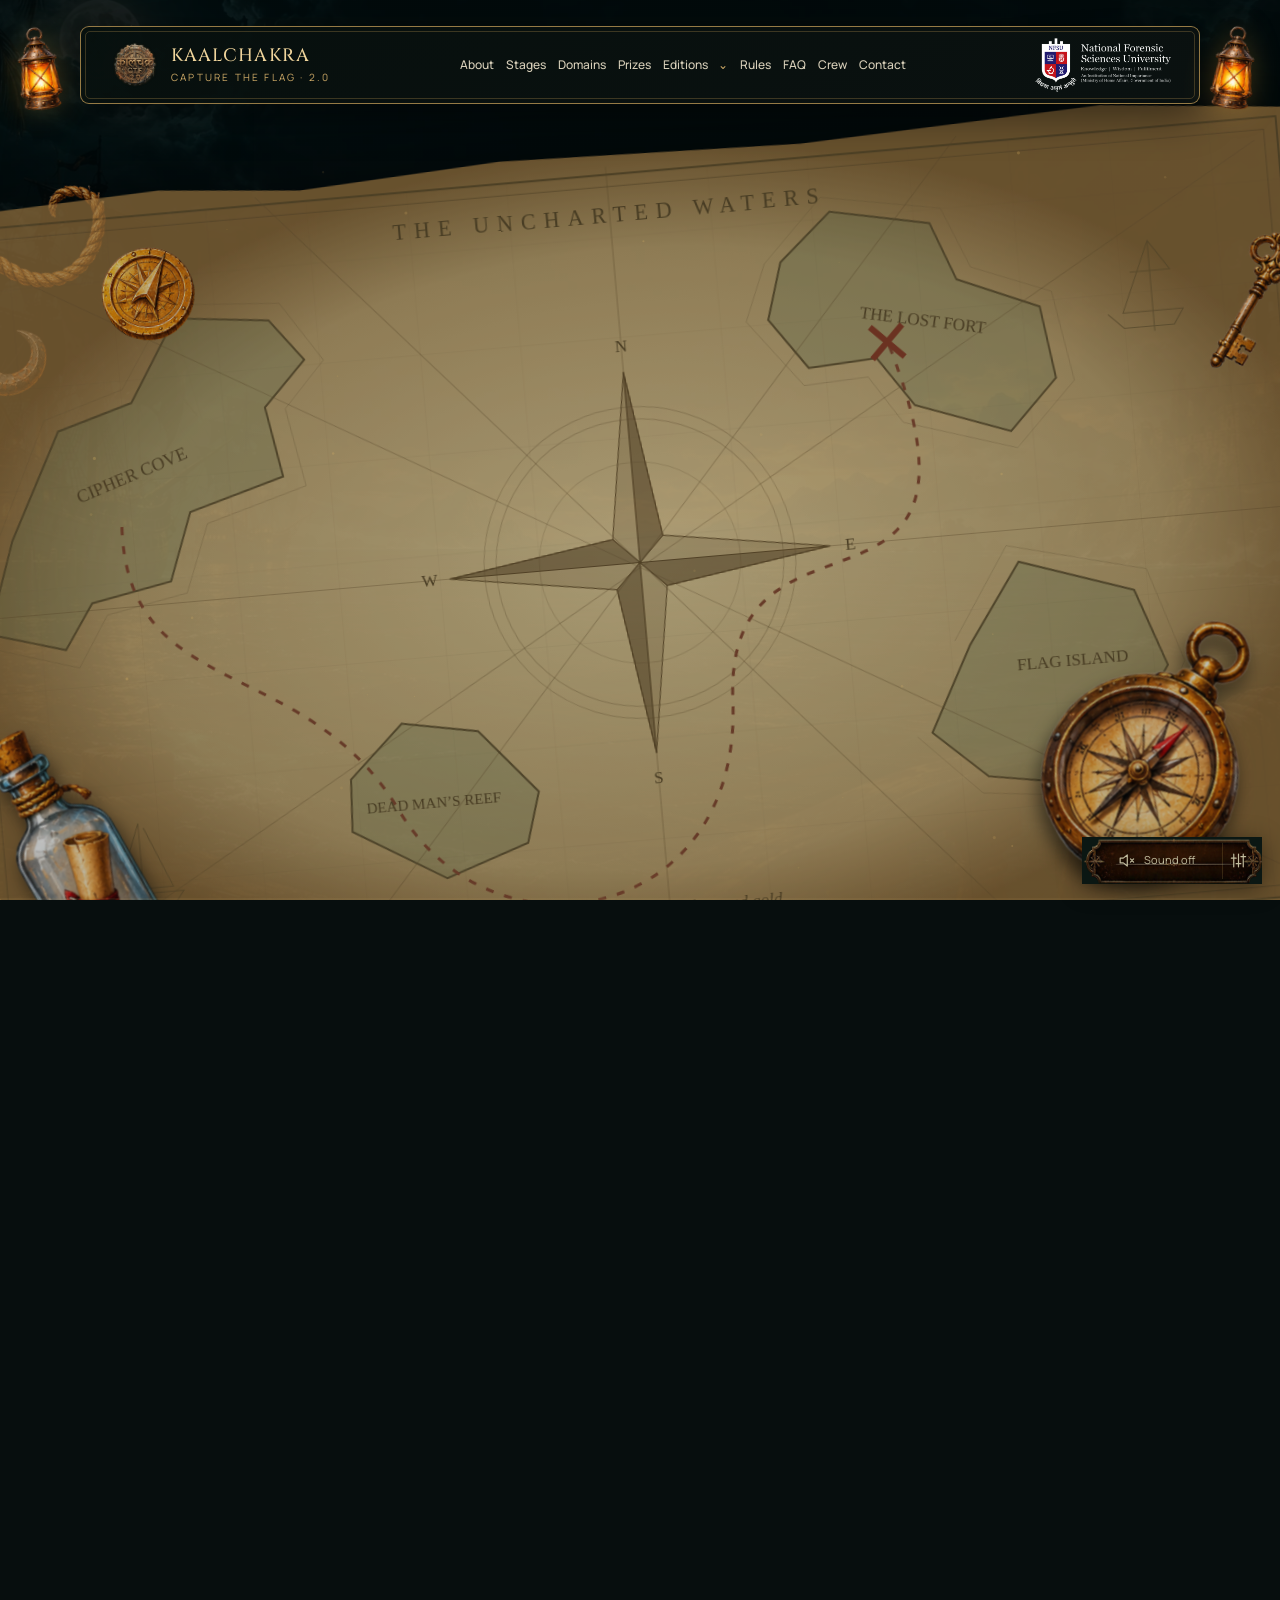
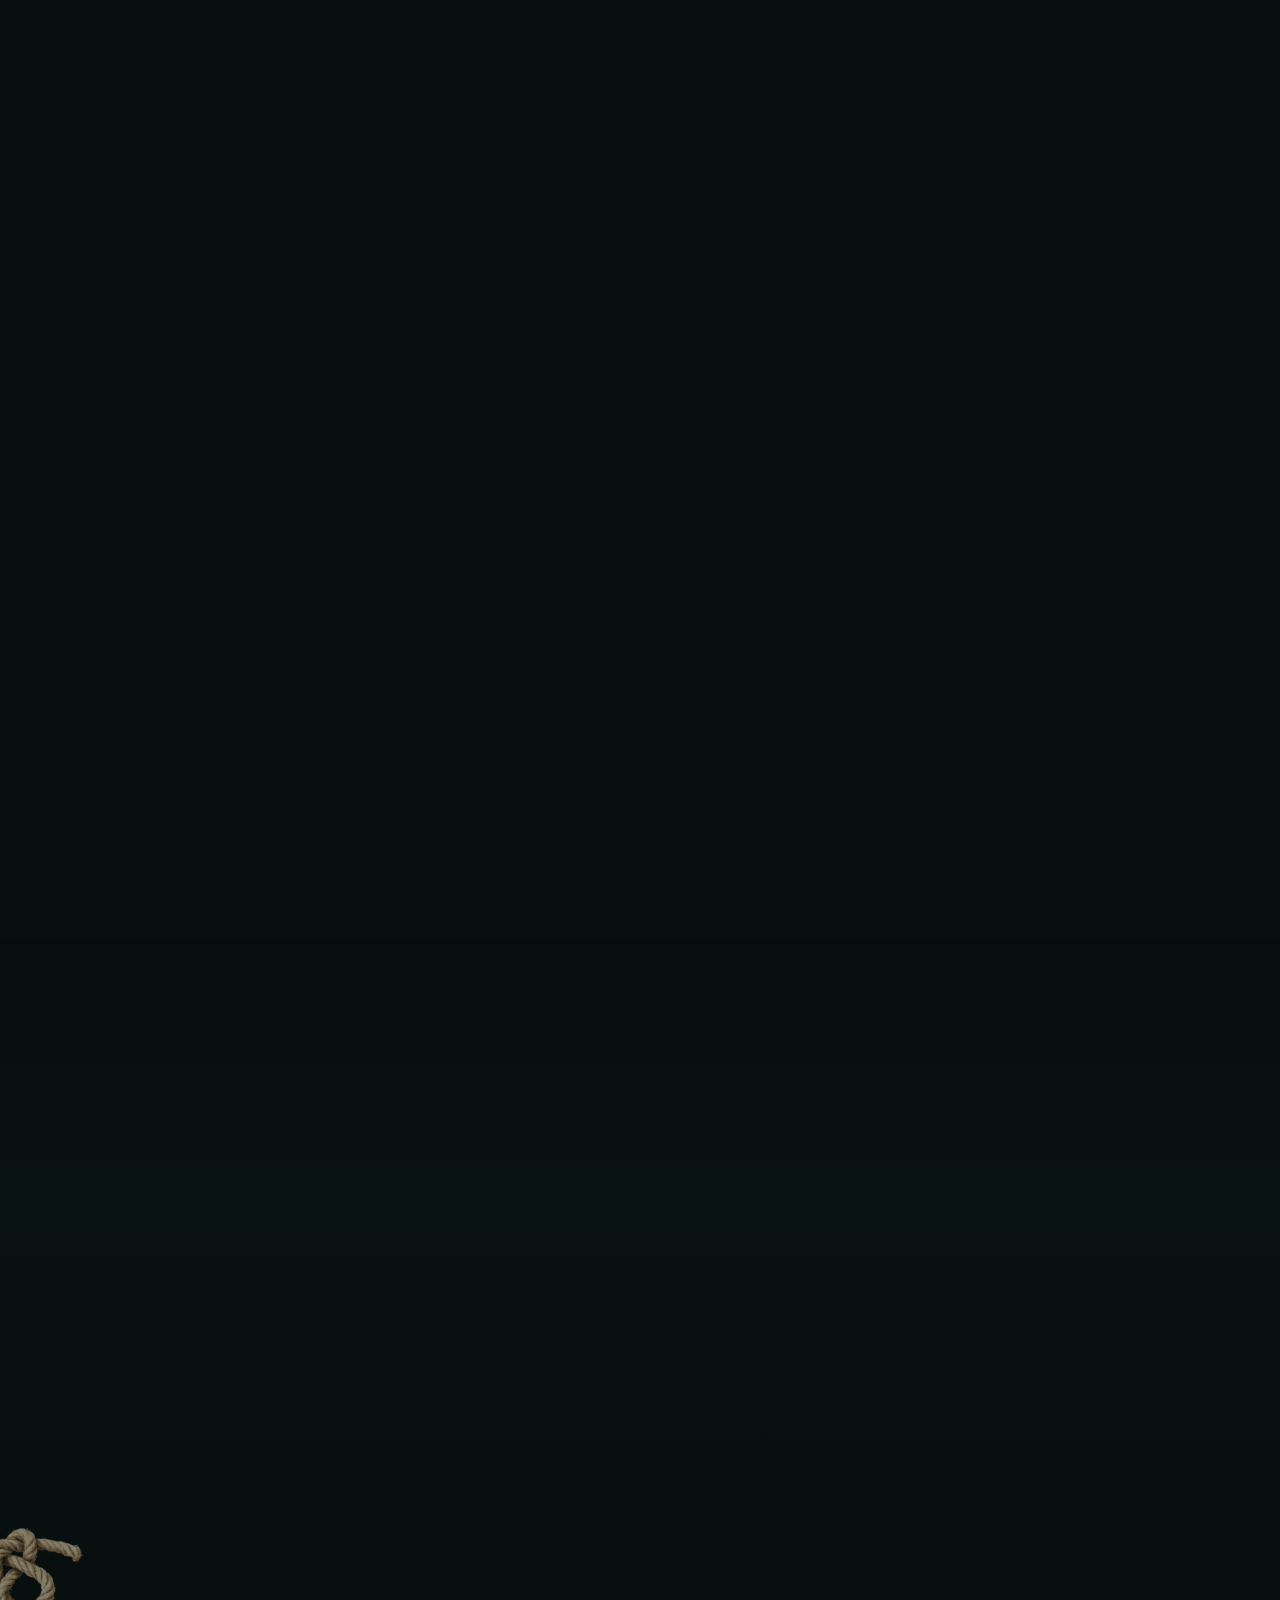
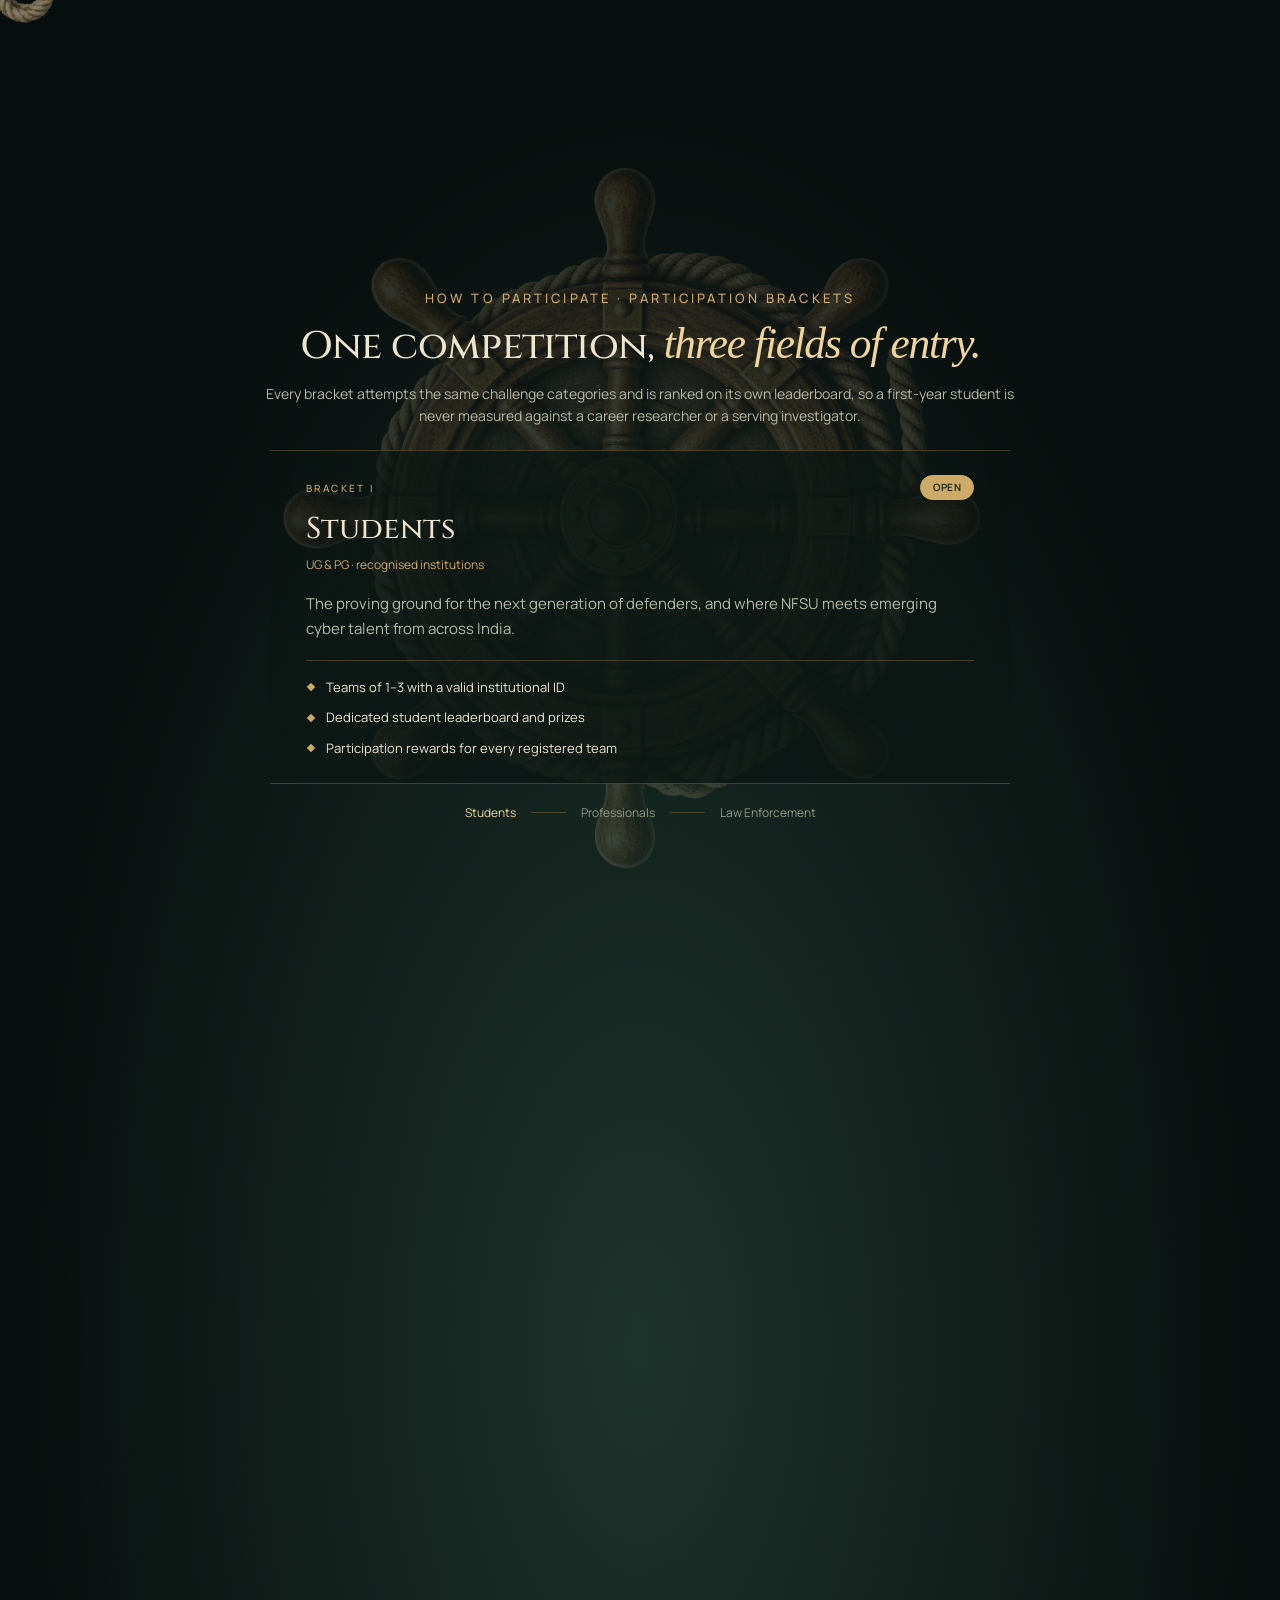
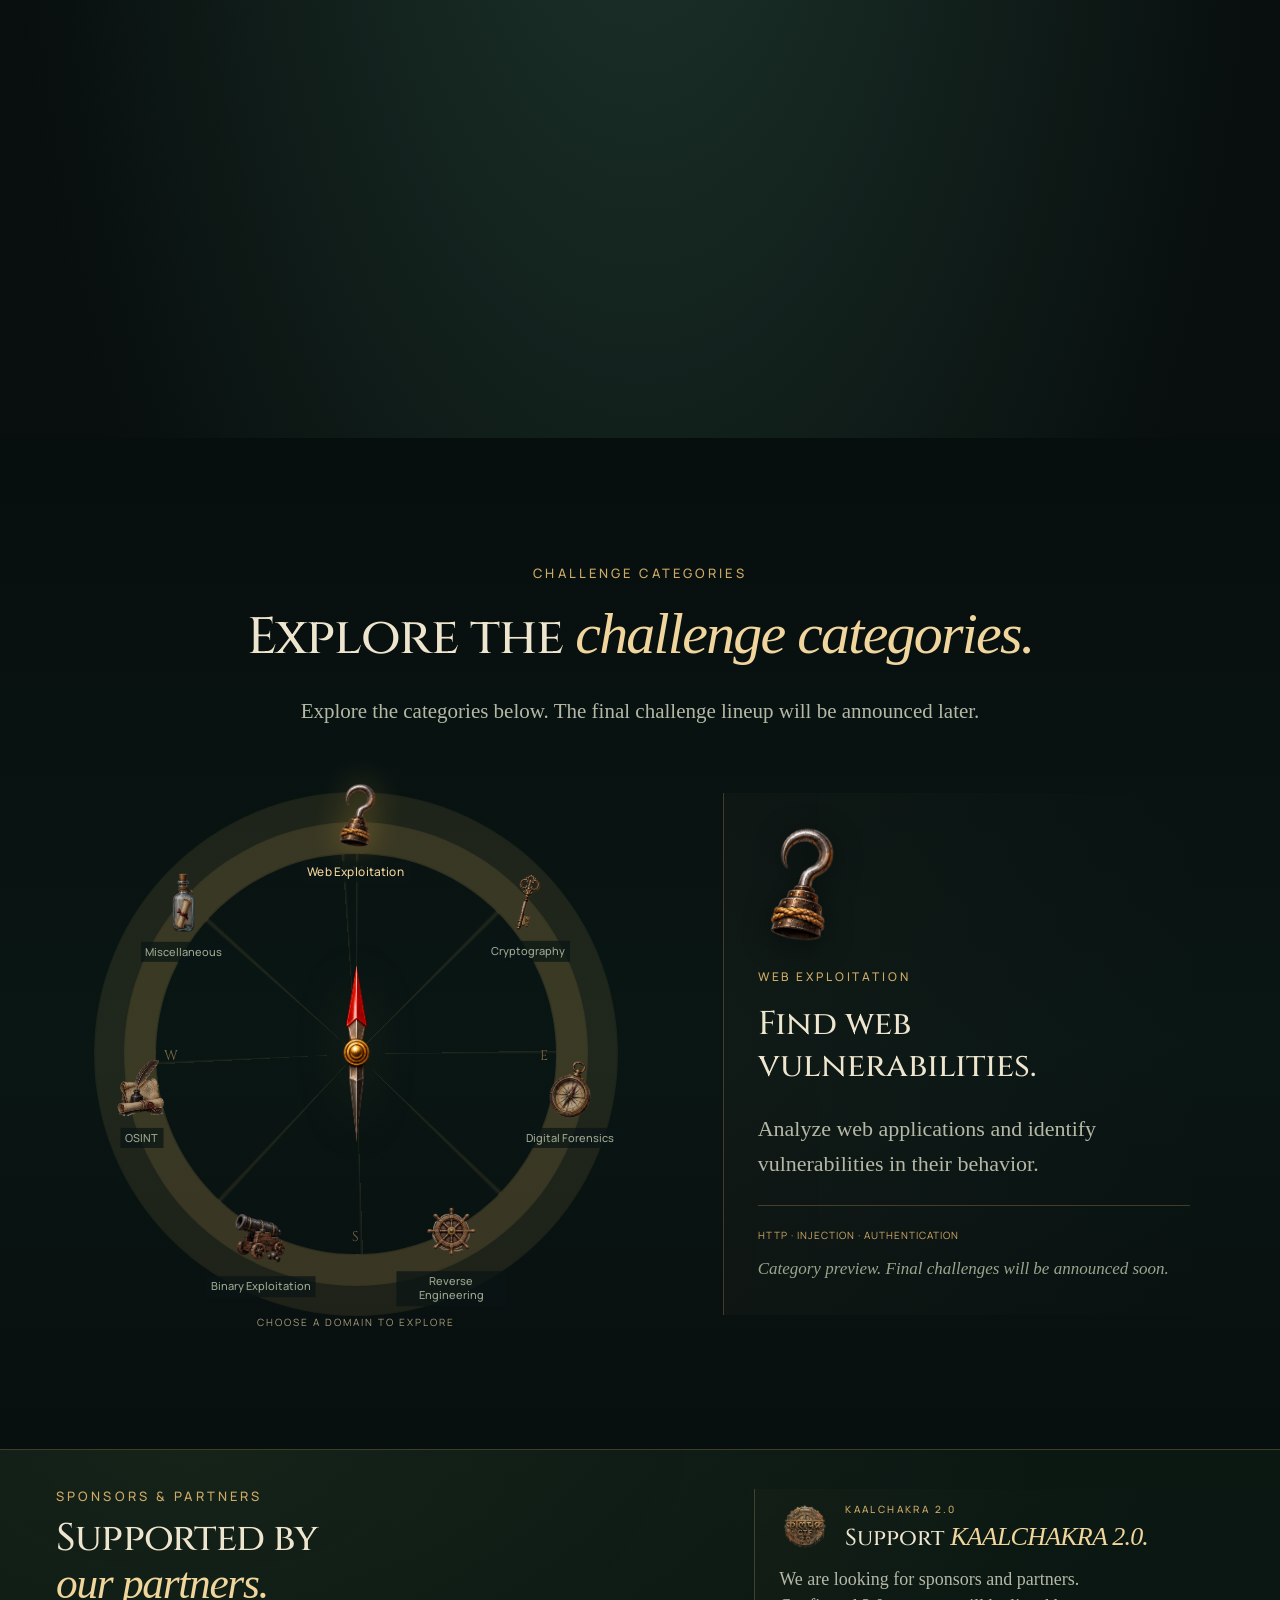
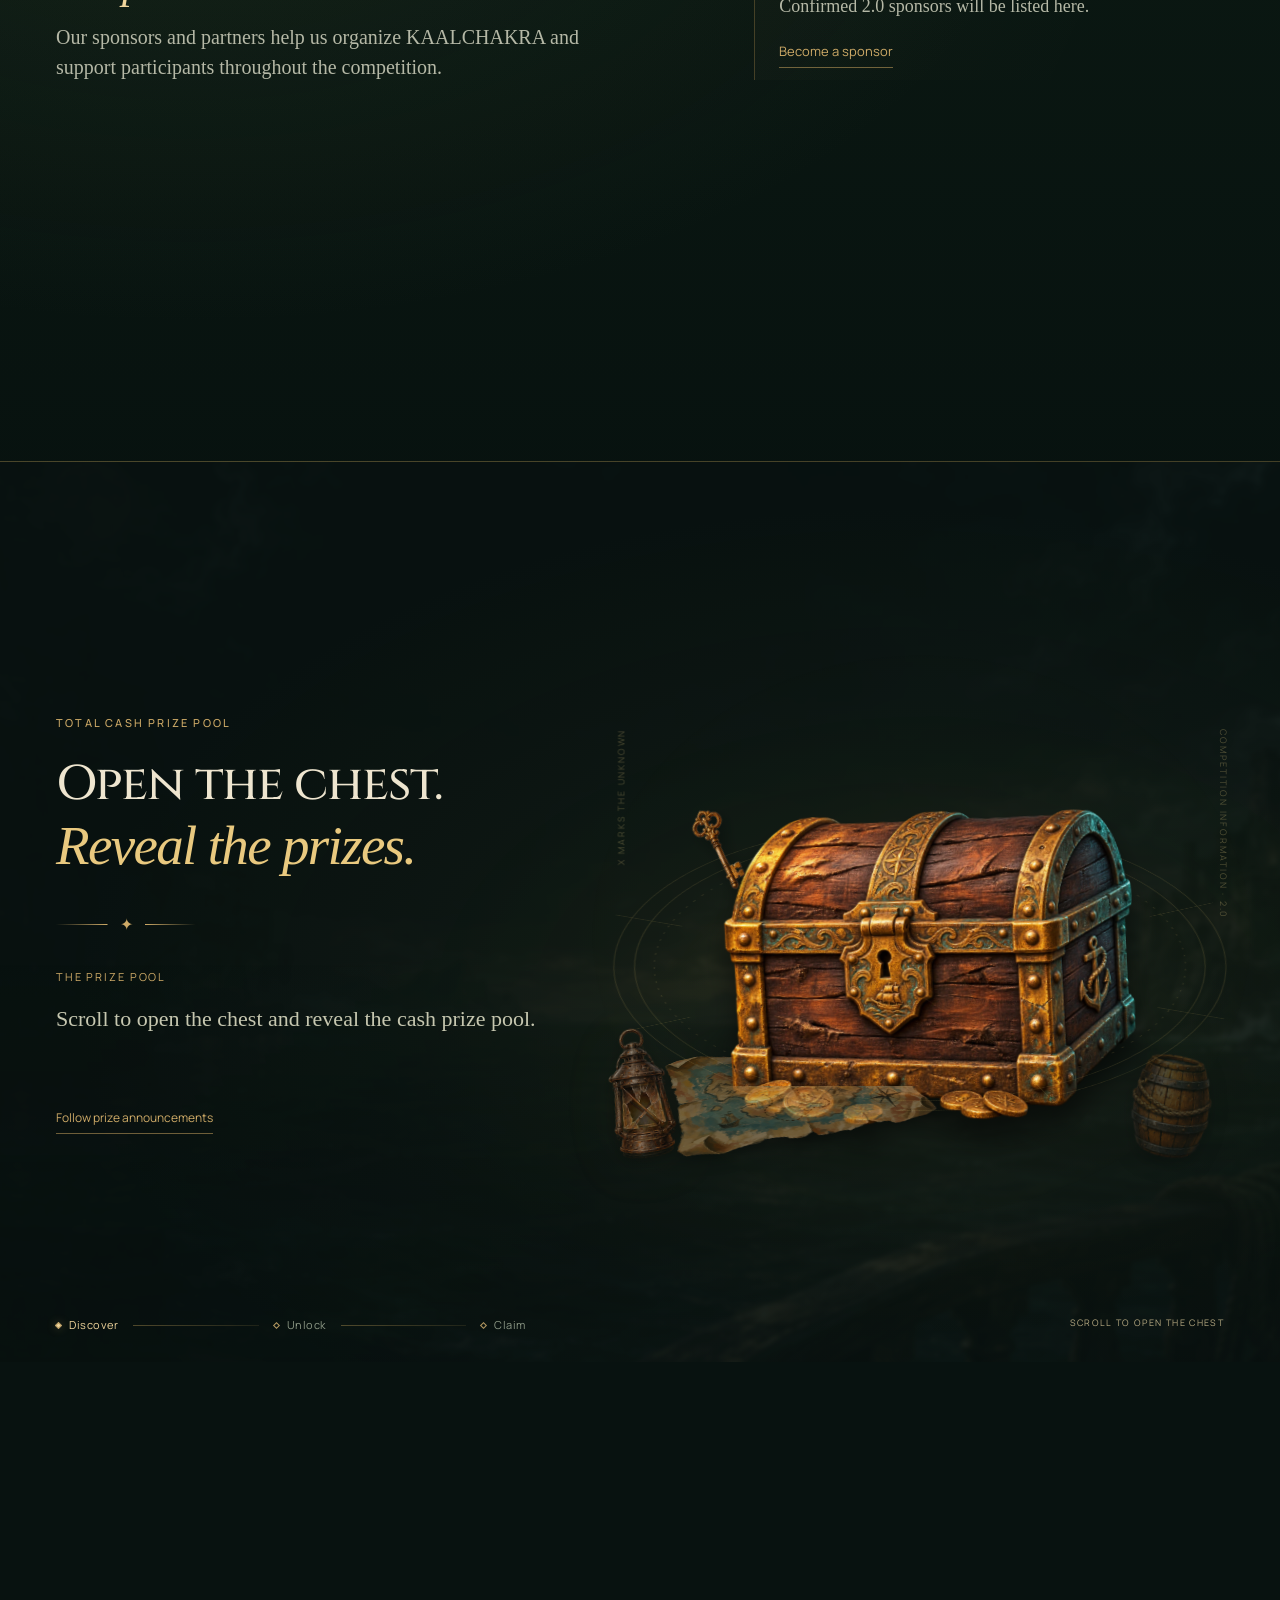
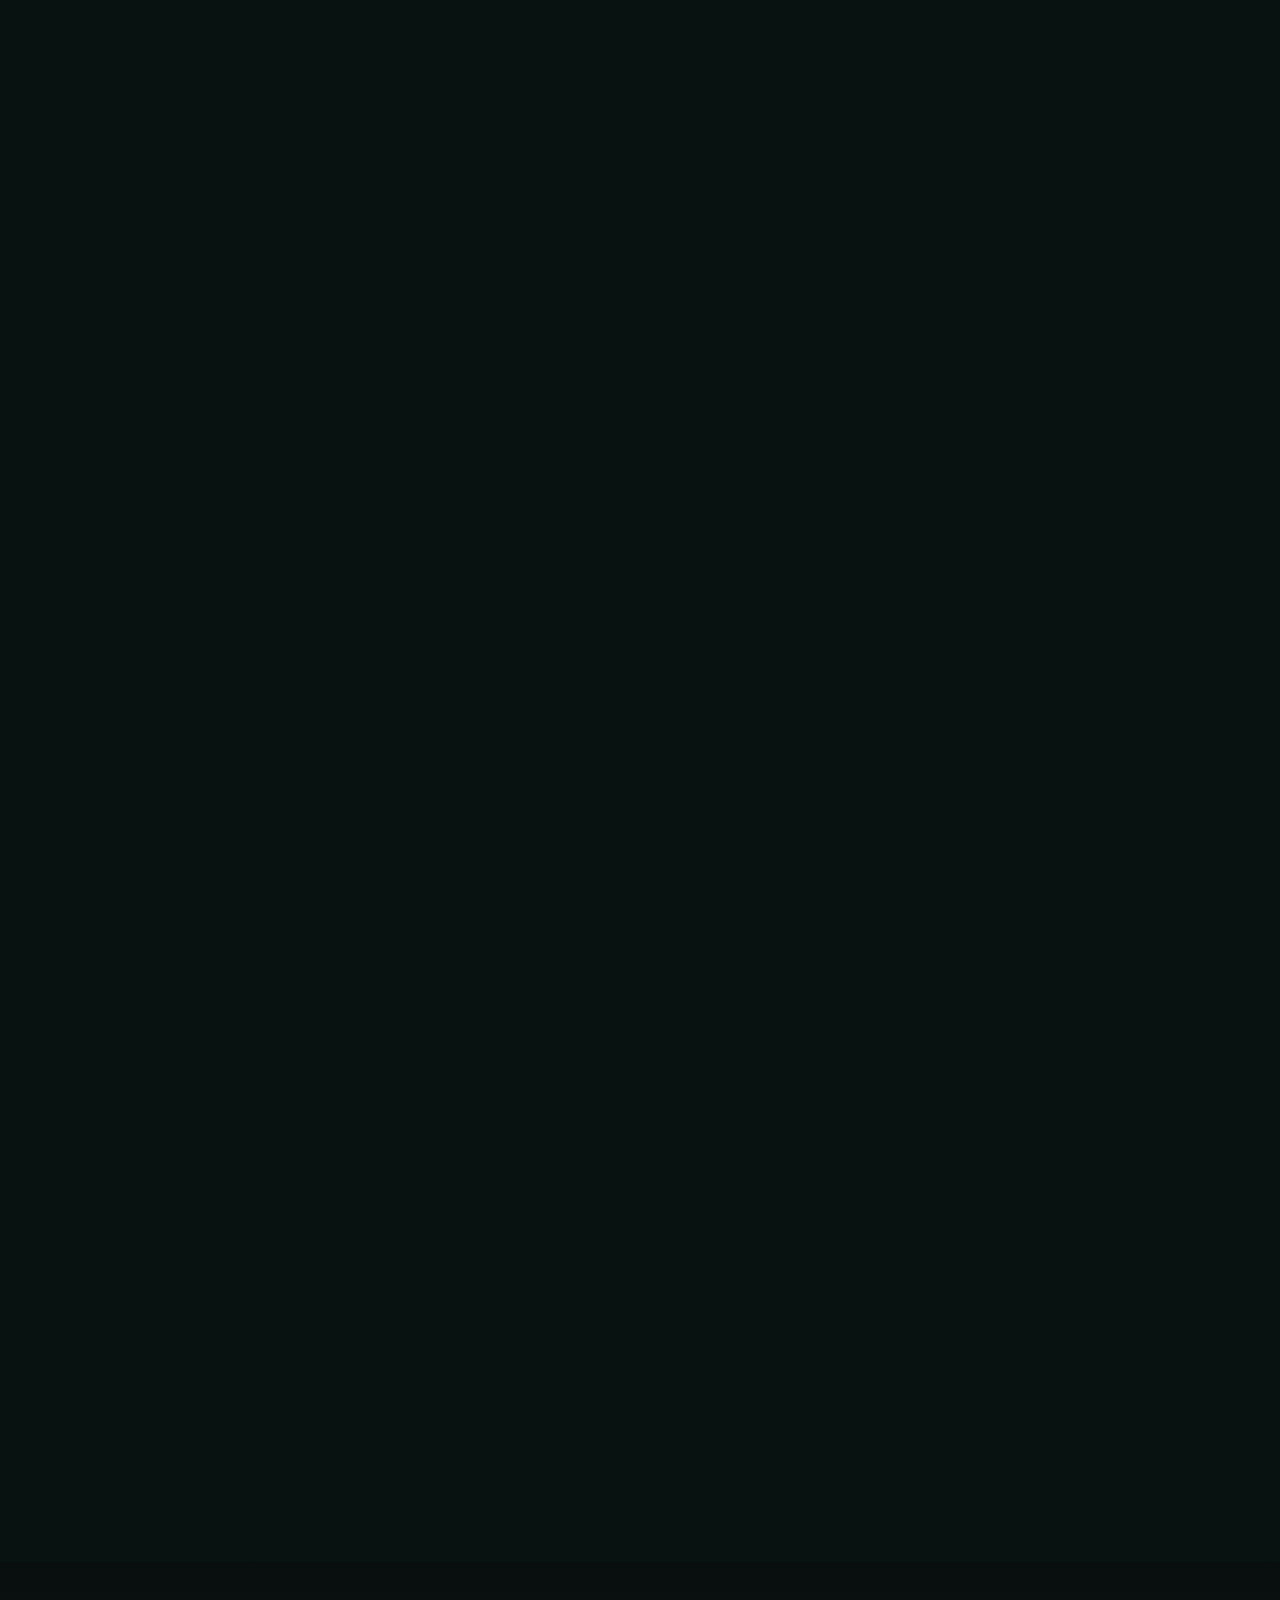
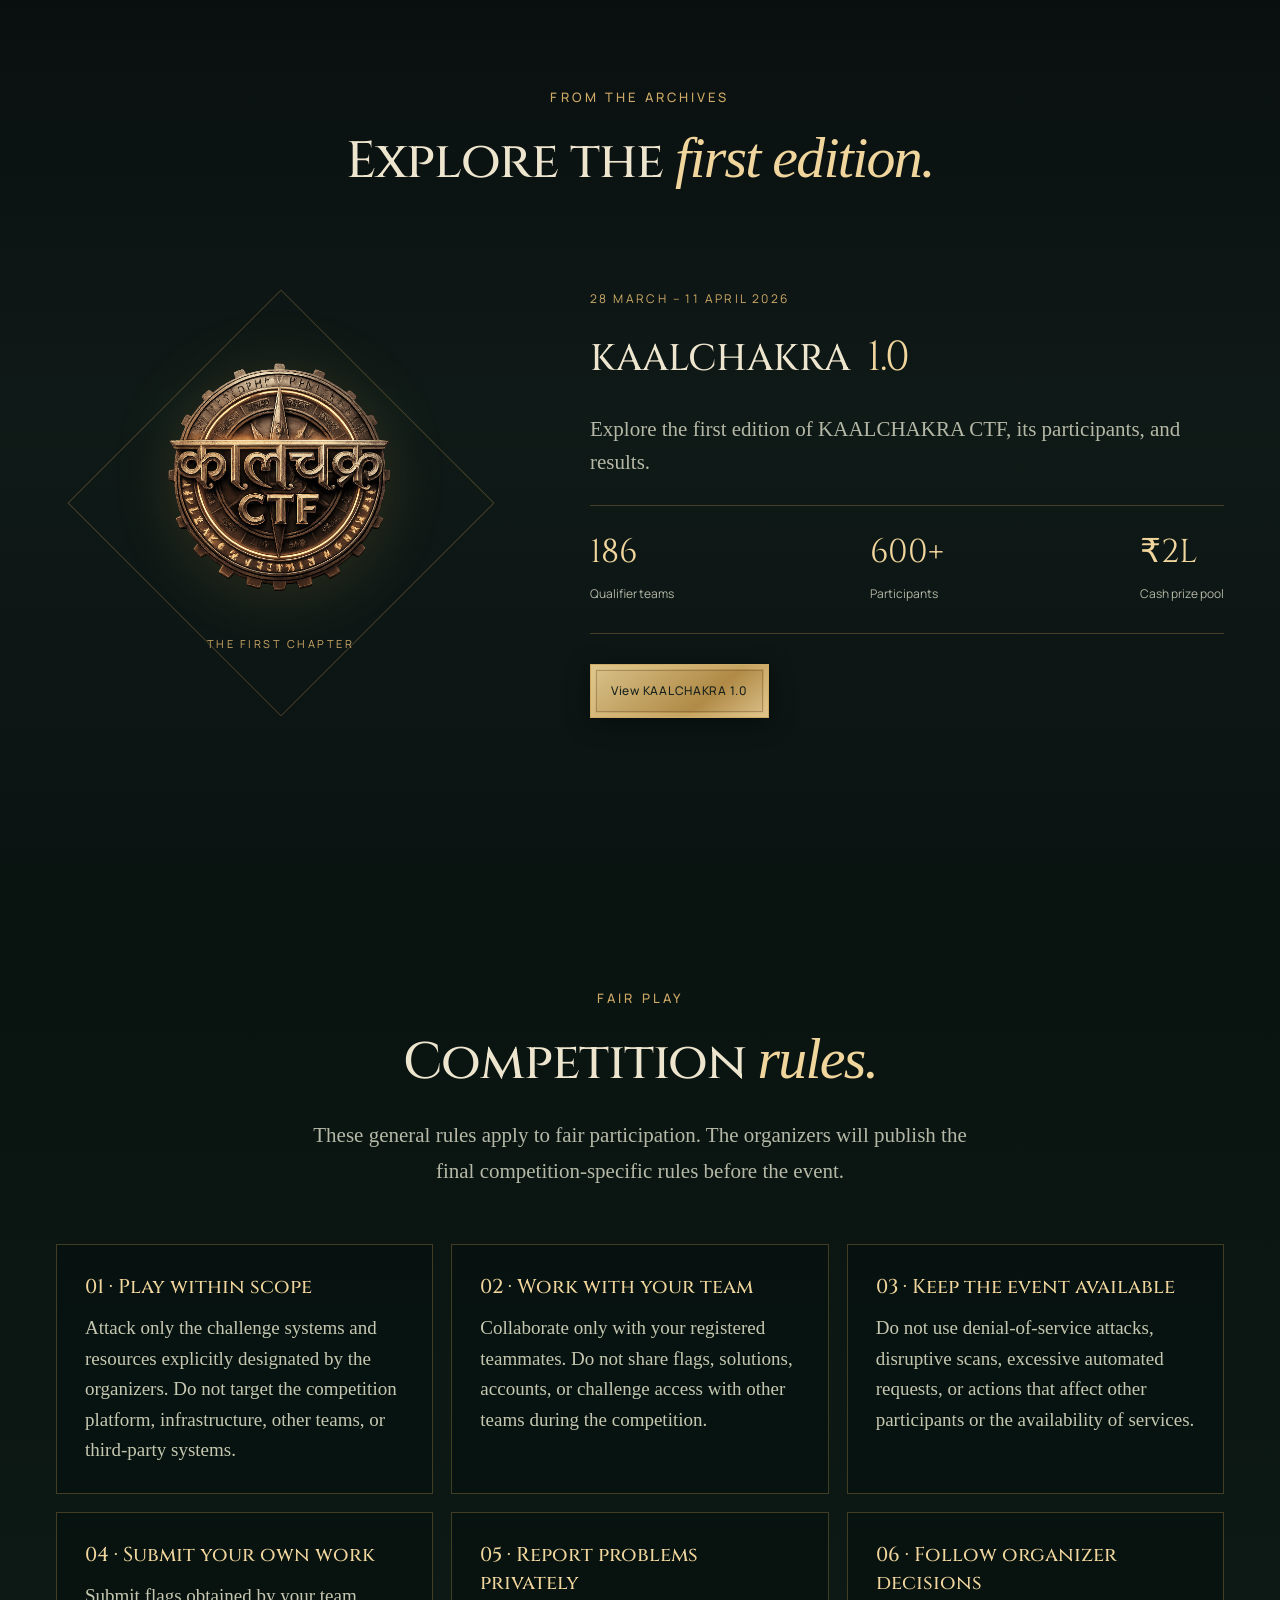
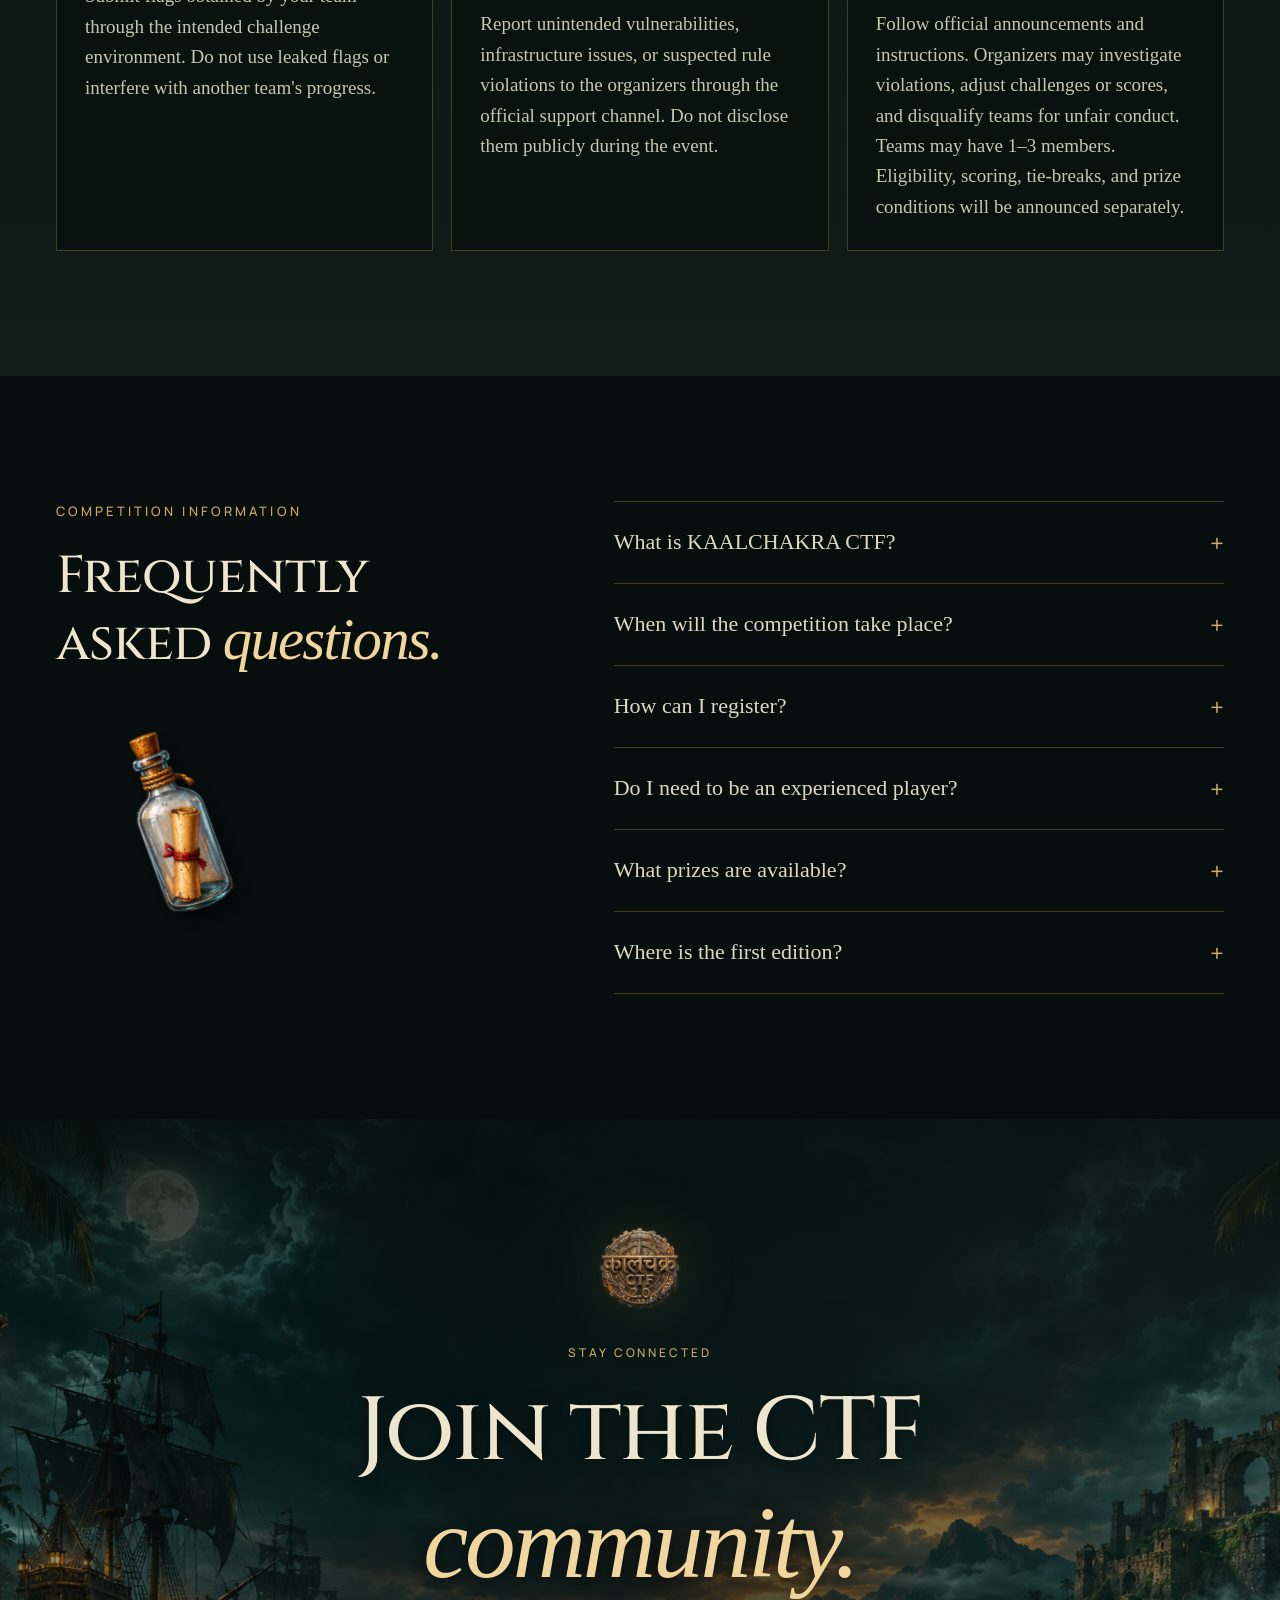
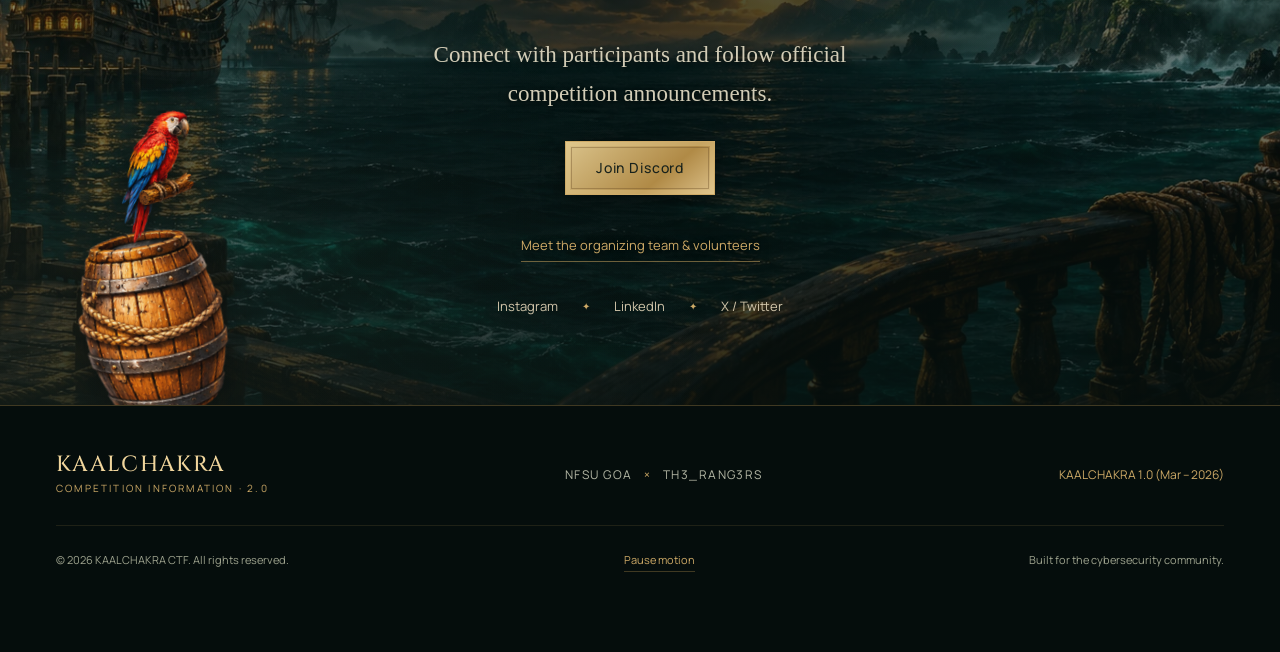
==== index.html @ 89586232 "Fix 1.0 links on GitHub Pages" ====
<!DOCTYPE html>
<html lang="en">
<head>
  <meta charset="UTF-8">
  <meta name="viewport" content="width=device-width, initial-scale=1">
  <meta name="theme-color" content="#081719">
  <title>KAALCHAKRA CTF 2.0 — National Capture The Flag Competition</title>
  <meta name="description" content="KAALCHAKRA CTF 2.0 is a national cybersecurity competition organized by NFSU Goa and TH3_RANG3RS. Solve challenges, capture flags, and compete on the leaderboard.">
  <link rel="canonical" href="https://kaalchakractf.com/">
  <meta property="og:title" content="KAALCHAKRA CTF 2.0 — National Capture The Flag Competition">
  <meta property="og:description" content="Solve cybersecurity challenges and compete in KAALCHAKRA CTF 2.0. Dates and registration details will be announced soon.">
  <meta property="og:type" content="website">
  <meta property="og:url" content="https://kaalchakractf.com/">
  <meta property="og:image" content="https://kaalchakractf.com/images/2.0/cinematic/pirate-harbor.webp">
  <meta property="og:image:alt" content="A moonlit pirate harbor with tall ships and an island fortress">
  <meta name="twitter:card" content="summary_large_image">
  <meta name="twitter:image" content="https://kaalchakractf.com/images/2.0/cinematic/pirate-harbor.webp">
  <link rel="icon" type="image/png" href="images/2.0/logo.png">
  <link rel="preconnect" href="https://fonts.googleapis.com">
  <link rel="preconnect" href="https://fonts.gstatic.com" crossorigin>
  <link href="https://fonts.googleapis.com/css2?family=Cinzel:wght@400;500;600;700;800;900&amp;family=IM+Fell+English:ital@0;1&amp;family=Manrope:wght@400;500;600;700&amp;display=swap" rel="stylesheet">
  <link rel="stylesheet" href="pirate.css">
  <script src="pirate-audio.js" defer></script>
  <script src="pirate.js" defer></script>
</head>
<body>
<a class="skip-link" href="#main">Skip to content</a>
<div class="world" aria-hidden="true"><img class="world-image" src="images/2.0/cinematic/pirate-harbor.webp" alt="" fetchpriority="high"><div class="world-shade"></div></div>
<canvas id="sea-particles" aria-hidden="true"></canvas>
<header class="site-header">
  <img class="nav-lantern nav-lantern-left" src="images/2.0/lantern_ok.png" alt="">
  <a class="brand" href="#home" aria-label="KAALCHAKRA 2.0 home"><img class="nav-logo" src="images/2.0/logo.png" alt="" width="52" height="52"><span>KAALCHAKRA<small>CAPTURE THE FLAG · 2.0</small></span></a>
  <nav id="navigation" aria-label="Main navigation"><a href="#about">About</a><a href="#journey">Stages</a><a href="#challenges">Domains</a><a href="#bounty">Prizes</a><details class="edition-menu"><summary>Editions <span aria-hidden="true">⌄</span></summary><div><a href="1.0/index.html">1.0 <span>(Mar – 2026)</span><small>View the first edition</small></a></div></details><a href="#rules">Rules</a><a href="#faq">FAQ</a><a href="crew.html">Crew</a><a href="#crew">Contact</a></nav>
  <img class="nav-institute" src="images/emblem.png" alt="NFSU Goa" width="48" height="58">
  <button class="menu-toggle" aria-expanded="false" aria-controls="navigation" aria-label="Toggle navigation"><span></span><span></span></button>
  <img class="nav-lantern nav-lantern-right" src="images/2.0/lantern_ok.png" alt="">
</header>
<main id="main">
<section class="intro-wrapper" id="home" aria-label="KAALCHAKRA CTF 2.0">
 <div class="intro-stage">
  <div class="intro-brand">
   <p class="eyebrow host-kicker">NATIONAL FORENSIC SCIENCES UNIVERSITY, GOA<br><span>×</span><br>TH3_RANG3RS PRESENT</p>
   <div class="emblem-stage"><div class="emblem-orbit" aria-hidden="true"></div><img class="hero-emblem" src="images/2.0/logo.png" alt="Kaalchakra pirate compass emblem" width="938" height="938"></div>
   <p class="edition-kicker">NATIONAL LEVEL COMPETITION</p>
   <h1>KAALCHAKRA CTF<span>2.0</span></h1>
   <p class="hero-tagline">Solve challenges. <em>Capture flags.</em></p>
   <a class="button button-gold hero-cta" href="#crew"><span class="button-flourish" aria-hidden="true">✦</span> Join the community <span class="button-flourish" aria-hidden="true">✦</span></a>
   <p class="launch-note">NATIONAL LEVEL CTF <span>·</span> COMING SOON</p>
   <button class="watch-reveal" id="watch-reveal"><span aria-hidden="true">▷</span> Watch the official reveal</button>
   <div class="intro-cue"><span>SCROLL TO EXPLORE</span><i></i></div>
  </div>
  <img class="captain intro-foreground" src="images/2.0/cinematic/pirate-captain.webp" alt="A pirate captain surveys the uncharted sea" width="700" height="1050">
  <img class="intro-rope" src="images/2.0/hooked_rope.png" alt="" aria-hidden="true">
  <img class="intro-crab" src="images/2.0/crab.png" alt="" aria-hidden="true">
  <div class="scene-two" aria-hidden="true"><div class="scene-chart"><img class="chart-image" src="assets/sea-chart.svg" alt=""><img class="chart-compass" src="images/2.0/compass.png" alt=""><img class="chart-bottle" src="images/2.0/bottle.png" alt=""><img class="chart-key" src="images/2.0/key.png" alt=""><img class="chart-coin" src="images/2.0/coin.png" alt=""></div></div>
  <div class="intro-story"><p class="eyebrow">KAALCHAKRA CTF 2.0</p><h2>Test your skills.<br><em>Capture the flag.</em></h2><p>Explore cybersecurity challenges, solve problems,<br>and compete with participants across India.</p></div>
 </div>
</section>
<section class="about section" id="about"><img class="about-rope" src="images/2.0/rope1.png" alt="" aria-hidden="true" loading="lazy"><div class="container about-layout">
 <div class="dispatch reveal"><img class="paper-arrow" src="images/2.0/arrow.png" alt="" aria-hidden="true" loading="lazy"><span class="dispatch-top">KAALCHAKRA CTF 2.0</span><div class="dispatch-rule"></div><p class="dispatch-small">Calling all problem solvers</p><h2>CTF 2.0</h2><p class="dispatch-sub">A NATIONAL CYBERSECURITY COMPETITION</p><img src="images/2.0/logo.png" alt="" width="150" height="150" loading="lazy"><p>Learn. Solve challenges.<br>Capture the flags.</p><span class="dispatch-seal">KAALCHAKRA · 2.0</span><img class="dispatch-parrot" src="images/2.0/parrot.png" alt="" loading="lazy"></div>
 <div class="about-copy reveal"><p class="eyebrow">ABOUT THE COMPETITION</p><h2>Think critically.<br>Work together.<br><em>Capture the flag.</em></h2><div class="gold-rule" aria-hidden="true">✦</div><p>KAALCHAKRA CTF 2.0 is a national-level cybersecurity competition. Work together to solve challenges and capture flags.</p><dl class="competition-facts" aria-label="Competition details">
 <div><dt>Format</dt><dd>Jeopardy CTF</dd></div>
 <div><dt>Team size</dt><dd>1&ndash;3 members</dd></div>
 <div><dt>Qualifier</dt><dd>Online <span aria-hidden="true">&middot;</span> 24 h</dd></div>
 <div><dt>Final</dt><dd>Offline <span aria-hidden="true">&middot;</span> 8 h<small>NFSU Goa</small></dd></div>
 <div class="competition-fee"><dt>Entry fee</dt><dd>TBA <small>(Non-refundable)</small></dd></div>
</dl><p class="about-note">Dates, eligibility, and registration details will be announced soon.</p><div class="host-lockup"><img src="images/emblem.png" alt="NFSU emblem" width="50" height="60"><div>Organized by<strong>National Forensic Sciences University, Goa</strong><span>in collaboration with TH3_RANG3RS</span></div></div></div>
</div></section>
<section class="journey-wrapper participation-tracks" id="journey" aria-labelledby="journey-title"><div class="journey-stage">
 <div class="journey-heading"><p class="eyebrow">HOW TO PARTICIPATE &middot; PARTICIPATION BRACKETS</p><h2 id="journey-title">One competition, <em>three fields of entry.</em></h2><p class="tracks-intro">Every bracket attempts the same challenge categories and is ranked on its own leaderboard, so a first-year student is never measured against a career researcher or a serving investigator.</p></div>
 <div class="journey-wheel" aria-hidden="true"><img src="images/2.0/ship_wheel.png" alt=""></div>
 <div class="journey-window"><div class="journey-track">
  <article class="journey-card">
   <div class="track-meta"><p class="eyebrow">BRACKET I</p><span class="track-access">Open</span></div><h3>Students</h3><p class="track-audience">UG &amp; PG &middot; recognised institutions</p>
   <p class="track-description">The proving ground for the next generation of defenders, and where NFSU meets emerging cyber talent from across India.</p>
   <ul class="track-benefits"><li>Teams of 1&ndash;3 with a valid institutional ID</li><li>Dedicated student leaderboard and prizes</li><li>Participation rewards for every registered team</li></ul>
  </article>
  <article class="journey-card">
   <div class="track-meta"><p class="eyebrow">BRACKET II</p><span class="track-access">Open</span></div><h3>Professionals</h3><p class="track-audience">Industry &middot; researchers &middot; red teams</p>
   <p class="track-description">For working security professionals and independent researchers seeking a recognised national benchmark against their peers.</p>
   <ul class="track-benefits"><li>Separate professional leaderboard</li><li>Category-wise specialist recognition</li><li>Access to the hiring partners on campus</li></ul>
  </article>
  <article class="journey-card">
   <div class="track-meta"><p class="eyebrow">BRACKET III</p><span class="track-access track-invitation">By invitation</span></div><h3>Law Enforcement</h3><p class="track-audience">Cyber cells &middot; forensic labs &middot; agencies</p>
   <p class="track-description">A closed bracket for serving personnel from police cyber units, state forensic laboratories and central agencies, administered with operational discretion.</p>
   <ul class="track-benefits"><li>Anonymised or unit-code participation</li><li>Challenges mapped to investigative skills</li><li>Capability benchmarking, not public ranking</li></ul>
  </article>
 </div></div>
 <div class="journey-markers" aria-label="Participation tracks"><span class="active">Students</span><i></i><span>Professionals</span><i></i><span>Law Enforcement</span></div>
</div></section>
<section class="domains section" id="challenges"><div class="container"><div class="section-heading reveal"><p class="eyebrow">CHALLENGE CATEGORIES</p><h2>Explore the <em>challenge categories.</em></h2><p>Explore the categories below. The final challenge lineup will be announced later.</p></div><div class="domain-layout reveal"><div class="domain-chart"><div class="chart-rings" aria-hidden="true"><span>N</span><span>E</span><span>S</span><span>W</span></div><div class="domain-wheel" aria-hidden="true"><div class="domain-wheel-rotor"><img src="images/2.0/needle.png" alt="" width="887" height="1774"></div></div><div class="domain-tabs" role="tablist" aria-label="Challenge domains">
<button class="domain-tab active" role="tab" id="tab-web" aria-selected="true" aria-controls="domain-web" tabindex="0" style="--angle:-90.0deg"><span><img src="images/2.0/hook.png" alt="" loading="lazy"><b>Web Exploitation</b></span></button>
<button class="domain-tab" role="tab" id="tab-crypto" aria-selected="false" aria-controls="domain-crypto" tabindex="-1" style="--angle:-38.57142857142857deg"><span><img src="images/2.0/key.png" alt="" loading="lazy"><b>Cryptography</b></span></button>
<button class="domain-tab" role="tab" id="tab-forensics" aria-selected="false" aria-controls="domain-forensics" tabindex="-1" style="--angle:12.857142857142861deg"><span><img src="images/2.0/compass.png" alt="" loading="lazy"><b>Digital Forensics</b></span></button>
<button class="domain-tab" role="tab" id="tab-reverse" aria-selected="false" aria-controls="domain-reverse" tabindex="-1" style="--angle:64.28571428571428deg"><span><img src="images/2.0/ship_wheel.png" alt="" loading="lazy"><b>Reverse Engineering</b></span></button>
<button class="domain-tab" role="tab" id="tab-pwn" aria-selected="false" aria-controls="domain-pwn" tabindex="-1" style="--angle:115.71428571428572deg"><span><img src="images/2.0/cannon.png" alt="" loading="lazy"><b>Binary Exploitation</b></span></button>
<button class="domain-tab" role="tab" id="tab-osint" aria-selected="false" aria-controls="domain-osint" tabindex="-1" style="--angle:167.14285714285717deg"><span><img src="images/2.0/ink_paper.png" alt="" loading="lazy"><b>OSINT</b></span></button>
<button class="domain-tab" role="tab" id="tab-misc" aria-selected="false" aria-controls="domain-misc" tabindex="-1" style="--angle:218.57142857142856deg"><span><img src="images/2.0/bottle.png" alt="" loading="lazy"><b>Miscellaneous</b></span></button>
</div><p class="chart-caption">CHOOSE A DOMAIN TO EXPLORE</p></div><div class="domain-details"><article class="domain-panel" role="tabpanel" id="domain-web" aria-labelledby="tab-web" tabindex="0"><img src="images/2.0/hook.png" alt="" loading="lazy"><p class="eyebrow">WEB EXPLOITATION</p><h3>Find web vulnerabilities.</h3><p>Analyze web applications and identify vulnerabilities in their behavior.</p><span class="domain-tags">HTTP · INJECTION · AUTHENTICATION</span><span class="manifest-note">Category preview. Final challenges will be announced soon.</span></article>
<article class="domain-panel" role="tabpanel" id="domain-crypto" aria-labelledby="tab-crypto" tabindex="0" hidden><img src="images/2.0/key.png" alt="" loading="lazy"><p class="eyebrow">CRYPTOGRAPHY</p><h3>Break the cipher.</h3><p>Analyze encryption, ciphers, and mathematical weaknesses to recover hidden information.</p><span class="domain-tags">CIPHERS · KEYS · MATHEMATICS</span><span class="manifest-note">Category preview. Final challenges will be announced soon.</span></article>
<article class="domain-panel" role="tabpanel" id="domain-forensics" aria-labelledby="tab-forensics" tabindex="0" hidden><img src="images/2.0/compass.png" alt="" loading="lazy"><p class="eyebrow">DIGITAL FORENSICS</p><h3>Investigate the evidence.</h3><p>Examine files, memory, and network traffic to find digital evidence.</p><span class="domain-tags">ARTIFACTS · MEMORY · PACKETS</span><span class="manifest-note">Category preview. Final challenges will be announced soon.</span></article>
<article class="domain-panel" role="tabpanel" id="domain-reverse" aria-labelledby="tab-reverse" tabindex="0" hidden><img src="images/2.0/ship_wheel.png" alt="" loading="lazy"><p class="eyebrow">REVERSE ENGINEERING</p><h3>Understand the program.</h3><p>Analyze a program to understand its logic and find the flag.</p><span class="domain-tags">BINARIES · ASSEMBLY · LOGIC</span><span class="manifest-note">Category preview. Final challenges will be announced soon.</span></article>
<article class="domain-panel" role="tabpanel" id="domain-pwn" aria-labelledby="tab-pwn" tabindex="0" hidden><img src="images/2.0/cannon.png" alt="" loading="lazy"><p class="eyebrow">BINARY EXPLOITATION</p><h3>Exploit the binary.</h3><p>Find and exploit vulnerabilities in compiled programs.</p><span class="domain-tags">MEMORY · ROP · EXPLOITS</span><span class="manifest-note">Category preview. Final challenges will be announced soon.</span></article>
<article class="domain-panel" role="tabpanel" id="domain-osint" aria-labelledby="tab-osint" tabindex="0" hidden><img src="images/2.0/ink_paper.png" alt="" loading="lazy"><p class="eyebrow">OSINT</p><h3>Investigate public information.</h3><p>Use publicly available information to investigate clues and answer questions.</p><span class="domain-tags">RECONNAISSANCE · RESEARCH · CONNECTIONS</span><span class="manifest-note">Category preview. Final challenges will be announced soon.</span></article>
<article class="domain-panel" role="tabpanel" id="domain-misc" aria-labelledby="tab-misc" tabindex="0" hidden><img src="images/2.0/bottle.png" alt="" loading="lazy"><p class="eyebrow">MISCELLANEOUS</p><h3>Expect the unexpected.</h3><p>Solve puzzles and challenges that do not fit into a single category.</p><span class="domain-tags">STEGANOGRAPHY · PUZZLES · CURIOSITY</span><span class="manifest-note">Category preview. Final challenges will be announced soon.</span></article></div></div></div></section>
<section class="sponsors section" id="sponsors" aria-labelledby="sponsors-title">
 <div class="container">
  <div class="sponsor-intro">
   <div class="sponsor-story reveal"><p class="eyebrow">SPONSORS &amp; PARTNERS</p><h2 id="sponsors-title">Supported by<br><em>our partners.</em></h2><p>Our sponsors and partners help us organize KAALCHAKRA and support participants throughout the competition.</p></div>
   <aside class="sponsor-invitation reveal" aria-labelledby="sponsor-invitation-title"><img src="images/2.0/logo.png" alt="" width="88" height="88" loading="lazy"><p class="eyebrow">KAALCHAKRA 2.0</p><h3 id="sponsor-invitation-title">Support <em>KAALCHAKRA 2.0.</em></h3><p>We are looking for sponsors and partners.<br>Confirmed 2.0 sponsors will be listed here.</p><a class="text-link" href="#crew">Become a sponsor</a></aside>
  </div>
  <div class="sponsor-archive">
   <div class="sponsor-archive-heading reveal"><div><p class="eyebrow">KAALCHAKRA 1.0</p><h3>Our previous <em>sponsors and partners.</em></h3></div><span class="sponsor-edition">FIRST EDITION &middot; 2026</span></div>
   <div class="sponsor-wall reveal" aria-label="KAALCHAKRA 1.0 sponsors and partners">
    <a class="sponsor-tile" href="https://forensiccybertech.com/" target="_blank" rel="noopener noreferrer" title="Forensic CyberTech Pvt. Ltd."><img src="images/sponsors/fct1.png" alt="Forensic CyberTech Pvt. Ltd." loading="lazy" width="150" height="80"></a>
    <a class="sponsor-tile" href="https://scrs.in/" target="_blank" rel="noopener noreferrer" title="Soft Computing Research Society"><img src="images/sponsors/SCRS.png" alt="Soft Computing Research Society" loading="lazy" width="150" height="80"></a>
    <a class="sponsor-tile sponsor-tile-mono" href="https://cyphyts.in/" target="_blank" rel="noopener noreferrer" title="Cyphy Tech Security Pvt. Ltd."><img src="images/sponsors/Cyphy.png" alt="Cyphy Tech Security Pvt. Ltd." loading="lazy" width="150" height="80"></a>
    <a class="sponsor-tile sponsor-tile-mono" href="https://blackperldfir.com/" target="_blank" rel="noopener noreferrer" title="BlackPerl"><img src="images/sponsors/blackperl.png" alt="BlackPerl" loading="lazy" width="150" height="80"></a>
    <a class="sponsor-tile sponsor-tile-mono" href="https://www.esecforte.com/" target="_blank" rel="noopener noreferrer" title="eSec Forte Technologies Pvt. Ltd."><img src="images/sponsors/esecforte_Logo_Light.svg" alt="eSec Forte Technologies Pvt. Ltd." loading="lazy" width="150" height="80"></a>
    <a class="sponsor-tile sponsor-tile-mono" href="https://ine.com/" target="_blank" rel="noopener noreferrer" title="INE"><img src="images/sponsors/ine_logo.png" alt="INE" loading="lazy" width="150" height="80"></a>
    <a class="sponsor-tile sponsor-tile-mono" href="https://www.alteredsecurity.com/" target="_blank" rel="noopener noreferrer" title="Altered Security"><img src="images/sponsors/AS_Logo.png" alt="Altered Security" loading="lazy" width="150" height="80"></a>
    <a class="sponsor-tile sponsor-tile-mono" href="https://zsecurity.org/" target="_blank" rel="noopener noreferrer" title="zSecurity"><img src="images/sponsors/zSecurity_Logo.png" alt="zSecurity" loading="lazy" width="150" height="80"></a>
    <a class="sponsor-tile sponsor-tile-mono" href="https://cyberwarfare.live/" target="_blank" rel="noopener noreferrer" title="CyberWarFare Labs"><img src="images/sponsors/cwl_logo.png" alt="CyberWarFare Labs" loading="lazy" width="150" height="80"></a>
    <a class="sponsor-tile sponsor-tile-mono" href="https://www.apisecuniversity.com/" target="_blank" rel="noopener noreferrer" title="APIsec University"><img src="images/sponsors/apisec-logo.png" alt="APIsec University" loading="lazy" width="150" height="80"></a>
    <a class="sponsor-tile sponsor-tile-mono" href="https://beeceptor.com" target="_blank" rel="noopener noreferrer" title="Beeceptor"><img src="images/sponsors/beeceptor-logo-horizontal.png" alt="Beeceptor" loading="lazy" width="150" height="80"></a>
    <a class="sponsor-tile sponsor-tile-mono" href="https://www.stellarinfo.com/" target="_blank" rel="noopener noreferrer" title="Stellar Data Recovery"><img src="images/sponsors/Stellar_Logo.svg" alt="Stellar Data Recovery" loading="lazy" width="150" height="80"></a>
    <a class="sponsor-tile" href="http://thexssrat.com/" target="_blank" rel="noopener noreferrer" title="The XSS Rat"><img src="images/sponsors/xss.png" alt="The XSS Rat" loading="lazy" width="150" height="80"></a>
    <a class="sponsor-tile" href="https://hackerdna.com/" target="_blank" rel="noopener noreferrer" title="HackerDNA"><img src="images/sponsors/logo-full-dark.svg" alt="HackerDNA" loading="lazy" width="150" height="80"></a>
    <a class="sponsor-tile sponsor-tile-mono" href="https://ctf7.com/" target="_blank" rel="noopener noreferrer" title="CTF7"><img src="images/sponsors/CTF7-light.webp" alt="CTF7" loading="lazy" width="150" height="80"></a>
    <a class="sponsor-tile sponsor-tile-light" href="https://nic.xyz/" target="_blank" rel="noopener noreferrer" title=".xyz"><img src="images/sponsors/xyz-logo-color.png" alt=".xyz" loading="lazy" width="150" height="80"></a>
   </div>
   <div class="sponsor-archive-footer reveal"><p>Thank you to all the organizations that supported our first competition.</p><a class="text-link" href="1.0/index.html#sponsors">View the 1.0 sponsors</a></div>
  </div>
 </div>
</section>
<section class="timeline timeline-wrapper" id="voyage" aria-labelledby="log-title" hidden><div class="timeline-stage"><div class="container">
 <div class="section-heading"><p class="eyebrow">COMPETITION TIMELINE</p><h2 id="log-title">Competition <em>timeline.</em></h2><p>Scroll to explore the planned milestones. Dates will be announced soon.</p></div>
 <div class="timeline-route">
  <div class="timeline-chart" aria-label="Illustrated sea route between the three competition milestones">
   <svg class="timeline-map" viewBox="0 0 1100 440" role="img" aria-labelledby="sea-route-title sea-route-description">
    <title id="sea-route-title">The KAALCHAKRA voyage</title><desc id="sea-route-description">A sailing ship travels from Crew Harbor, through Challenge Waters, to the final Treasure Isle.</desc>
    <defs><pattern id="sea-grid" width="55" height="55" patternUnits="userSpaceOnUse"><path d="M55 0H0v55" fill="none" stroke="#ab9956" stroke-opacity=".08"/></pattern><radialGradient id="sea-glow"><stop stop-color="#385e492e"/><stop offset="1" stop-color="#0a191400"/></radialGradient></defs>
    <rect width="1100" height="440" fill="url(#sea-grid)"/><ellipse cx="550" cy="250" rx="500" ry="210" fill="url(#sea-glow)"/>
    <g class="chart-coastlines"><path d="m20 355 35-36 28 8 20-33 51 12 30 44-12 37-67 13-24-15-40 8Z"/><path d="m454 124 23-32 37 5 21-30 43 18 17-10 51 41-8 38-70 12-49-20-49 10Z"/><path d="m900 350 18-35 44 12 35-28 49 17 28 44-20 34-41-9-45 16-58-20Z"/></g>
    <g class="chart-coastline-echo"><path d="m9 355 41-48 30 7 22-34 62 15 34 53-16 48-78 17-25-15-42 7Z"/><path d="m440 123 29-43 41 4 21-29 50 19 17-11 61 47-10 52-82 17-50-21-50 10Z"/><path d="m885 349 24-48 49 13 36-29 62 19 32 53-26 50-48-10-47 17-68-22Z"/></g>
    <g class="chart-fort"><path d="M512 108V76h12v9h12v-9h12v32m3 0V62h12v9h12v-9h12v46M506 108h87v9h-87m37-9V91h12v17"/></g>
    <g class="chart-palm"><path d="M1015 349q8-32-3-57m0 0q-22-21-40-2 28-7 40 2m0 0q20-26 37-12-23 0-37 12m0 0q-3-28-22-25 17 8 22 25"/></g>
    <g class="sea-waves"><path d="M200 365q12-8 24 0t24 0m-47-23q12-8 24 0t24 0M760 98q12-8 24 0t24 0m-38 22q12-8 24 0t24 0M336 256q12-8 24 0t24 0m-47-22q12-8 24 0t24 0M700 355q12-8 24 0t24 0m-31 21q12-8 24 0t24 0"/></g>
    <image class="chart-rose-art" href="images/2.0/dir1.png" x="957" y="42" width="86" height="86" opacity=".7"/>
    <g class="chart-map-labels"><text x="110" y="426">CREW HARBOR</text><text x="550" y="213">CHALLENGE WATERS</text><text x="990" y="426">TREASURE ISLE</text><text x="330" y="75" class="chart-sea-name">T H E   C I P H E R   S E A</text></g>
    <path class="route-halo" d="M110 300C250 300 340 160 550 160S850 300 990 300"/>
    <path class="route-base" d="M110 300C250 300 340 160 550 160S850 300 990 300"/>
    <path class="route-draw" d="M110 300C250 300 340 160 550 160S850 300 990 300"/>
    <g class="route-port active" data-port="0" transform="translate(110 300)"><circle class="port-halo" r="23"/><circle r="9"/><circle class="port-core" r="3"/></g>
    <g class="route-port" data-port="1" transform="translate(550 160)"><circle class="port-halo" r="23"/><circle r="9"/><circle class="port-core" r="3"/></g>
    <g class="route-port" data-port="2" transform="translate(990 300)"><circle class="port-halo" r="23"/><circle r="9"/><circle class="port-core" r="3"/></g>
    <g class="timeline-ship" transform="translate(110 300)" aria-hidden="true"><g class="ship-bob">
     <path class="ship-wake" d="M-72 8q14-5 27 0M-64 16q17-5 34 0M-80 22q14-4 28 0"/>
     <path class="ship-hull" d="M-40-7q38 6 82-5L27 9q-28 8-56-1Z"/>
     <path class="ship-trim" d="M-34-1q35 7 66-4M-5-76V-8m34-49v43"/>
     <path class="ship-sail" d="M-10-69q-19 9-30 0l7 25q13 7 23-1ZM-10-39q-21 7-31 0l-4 24q16 8 35-1ZM2-69q20 8 35 0l-5 25q-15 6-30 0ZM2-38q26 10 37-1l11 23q-26 11-48 0ZM35-52q15 6 23 0l-6 22q-10 5-17 0Z"/>
     <path class="ship-pennant" d="M-5-77 16-72-5-65Z"/><circle class="ship-porthole" cx="-18" cy="1" r="2"/><circle class="ship-porthole" cx="-3" cy="3" r="2"/><circle class="ship-porthole" cx="12" cy="1" r="2"/>
    </g></g>
   </svg>
  </div>
  <div class="timeline-stops">
   <article class="log-entry active"><p class="eyebrow">REGISTRATION</p><h3>Team registration</h3><p>Register once the official link is available.</p><span class="status-tag">ANNOUNCEMENT AWAITED</span></article>
   <article class="log-entry"><p class="eyebrow">COMPETITION</p><h3>CTF challenges</h3><p>Solve challenges and submit flags.</p><span class="status-tag">DATES TO BE ANNOUNCED</span></article>
   <article class="log-entry"><p class="eyebrow">RESULTS</p><h3>Final results</h3><p>Results and prize details will be announced.</p><span class="status-tag">DETAILS COMING SOON</span></article>
  </div><p class="voyage-scroll-hint">SCROLL TO EXPLORE THE TIMELINE</p>
 </div>
</div></div></section>
<section class="bounty-wrapper" id="bounty" aria-labelledby="bounty-title"><div class="bounty-stage">
 <div class="bounty-atmosphere" aria-hidden="true"></div><div class="bounty-horizon" aria-hidden="true"></div>
 <div class="container bounty-layout">
  <div class="bounty-heading"><p class="eyebrow">TOTAL CASH PRIZE POOL</p><h2 id="bounty-title">Open the chest.<br><em>Reveal the prizes.</em></h2><div class="gold-rule" aria-hidden="true">✦</div>
   <div class="bounty-briefs">
    <div class="bounty-brief active"><span class="bounty-state">THE PRIZE POOL</span><p>Scroll to open the chest and reveal the cash prize pool.</p></div>
    <div class="bounty-brief" aria-hidden="true"><span class="bounty-state">COMPETE FOR CASH PRIZES</span><p>Keep scrolling to discover the total cash prize pool.</p></div>
    <div class="bounty-brief" aria-hidden="true"><span class="bounty-state">TOTAL CASH PRIZE POOL</span><p>The chest is open. The prize breakdown will be announced soon.</p></div>
   </div>
   <a class="text-link bounty-discord" href="https://discord.gg/q4Pam5h3Bd" target="_blank" rel="noopener noreferrer">Follow prize announcements</a>
  </div>
  <div class="treasure-scene" aria-hidden="true">
   <div class="vault-rings"><svg viewBox="0 0 600 600"><circle cx="300" cy="300" r="265"/><circle cx="300" cy="300" r="247"/><circle class="vault-dashed-ring" cx="300" cy="300" r="230"/><path d="M300 20v60m0 440v60M20 300h60m440 0h60M102 102l43 43m310 310 43 43M102 498l43-43m310-310 43-43"/><path class="vault-star" d="m300 135 26 139 139 26-139 26-26 139-26-139-139-26 139-26Z"/></svg></div>
   <div class="vault-floor"></div><img class="vault-treasure-map" src="images/2.0/amp1.png" alt="" loading="lazy"><div class="treasure-light"></div>
   <div class="vault-beams"><i></i><i></i><i></i><i></i><i></i></div>
   <div class="vault-spark-ring"></div><div class="prize-reveal"><span>KAALCHAKRA 2.0</span><strong>₹3,50,000</strong><b>TOTAL CASH PRIZE POOL</b></div>
   <img class="chest chest-closed" src="images/2.0/cinematic/treasure-sealed.webp" alt="" width="1200" height="900" loading="lazy">
   <img class="chest chest-open" src="images/2.0/cinematic/treasure-revealed.webp" alt="" width="1200" height="900" loading="lazy">
   <div class="vault-sparks"><i style="--spark-size:1.5px" data-x="-240" data-y="-65" data-turn="0"></i><i style="--spark-size:2.3px" data-x="-103" data-y="-136" data-turn="31"></i><i style="--spark-size:3.1px" data-x="34" data-y="-207" data-turn="62"></i><i style="--spark-size:1.5px" data-x="171" data-y="-73" data-turn="93"></i><i style="--spark-size:2.3px" data-x="-172" data-y="-144" data-turn="124"></i><i style="--spark-size:3.1px" data-x="-35" data-y="-215" data-turn="155"></i><i style="--spark-size:1.5px" data-x="102" data-y="-81" data-turn="186"></i><i style="--spark-size:2.3px" data-x="239" data-y="-152" data-turn="217"></i><i style="--spark-size:3.1px" data-x="-104" data-y="-223" data-turn="248"></i><i style="--spark-size:1.5px" data-x="33" data-y="-89" data-turn="279"></i><i style="--spark-size:2.3px" data-x="170" data-y="-160" data-turn="310"></i><i style="--spark-size:3.1px" data-x="-173" data-y="-231" data-turn="341"></i><i style="--spark-size:1.5px" data-x="-36" data-y="-97" data-turn="372"></i><i style="--spark-size:2.3px" data-x="101" data-y="-168" data-turn="403"></i><i style="--spark-size:3.1px" data-x="238" data-y="-239" data-turn="434"></i><i style="--spark-size:1.5px" data-x="-105" data-y="-105" data-turn="465"></i><i style="--spark-size:2.3px" data-x="32" data-y="-176" data-turn="496"></i><i style="--spark-size:3.1px" data-x="169" data-y="-247" data-turn="527"></i><i style="--spark-size:1.5px" data-x="-174" data-y="-113" data-turn="558"></i><i style="--spark-size:2.3px" data-x="-37" data-y="-184" data-turn="589"></i><i style="--spark-size:3.1px" data-x="100" data-y="-255" data-turn="620"></i><i style="--spark-size:1.5px" data-x="237" data-y="-121" data-turn="651"></i><i style="--spark-size:2.3px" data-x="-106" data-y="-192" data-turn="682"></i><i style="--spark-size:3.1px" data-x="31" data-y="-263" data-turn="713"></i><i style="--spark-size:1.5px" data-x="168" data-y="-129" data-turn="744"></i><i style="--spark-size:2.3px" data-x="-175" data-y="-200" data-turn="775"></i></div><div class="bounty-loot-field"><img class="bounty-loot" src="images/2.0/coin.png" alt="" loading="lazy" data-x="-220" data-y="-70" data-turn="-35" style="--coin-size:49px"><img class="bounty-loot" src="images/2.0/coin.png" alt="" loading="lazy" data-x="-130" data-y="-175" data-turn="25" style="--coin-size:35px"><img class="bounty-loot" src="images/2.0/coin.png" alt="" loading="lazy" data-x="130" data-y="-185" data-turn="65" style="--coin-size:43px"><img class="bounty-loot" src="images/2.0/coin.png" alt="" loading="lazy" data-x="220" data-y="-60" data-turn="-20" style="--coin-size:54px"><img class="bounty-loot" src="images/2.0/coin.png" alt="" loading="lazy" data-x="-175" data-y="105" data-turn="35" style="--coin-size:36px"><img class="bounty-loot" src="images/2.0/coin.png" alt="" loading="lazy" data-x="165" data-y="100" data-turn="-30" style="--coin-size:40px"></div>
   <img class="bounty-key" src="images/2.0/key.png" alt="" loading="lazy">
   <img class="vault-lantern vault-lantern-unlit" src="images/2.0/lantern_b.png" alt="" loading="lazy"><img class="vault-lantern vault-lantern-lit" src="images/2.0/lantern_ok.png" alt="" loading="lazy"><img class="vault-barrel" src="images/2.0/barrel.png" alt="" loading="lazy">
   <span class="vault-coordinate vault-coordinate-left">X MARKS THE UNKNOWN</span><span class="vault-coordinate vault-coordinate-right">COMPETITION INFORMATION · 2.0</span>
  </div>
 </div>
 <div class="container bounty-bottom"><div class="bounty-chapters" aria-label="Treasure reveal stages"><span class="active"><i></i>Discover</span><b></b><span><i></i>Unlock</span><b></b><span><i></i>Claim</span></div><p class="bounty-scroll-cue">SCROLL TO OPEN THE CHEST</p></div>
</div></section>
<section class="legacy section" id="legacy"><div class="container"><div class="section-heading reveal"><p class="eyebrow">FROM THE ARCHIVES</p><h2>Explore the <em>first edition.</em></h2></div><div class="archive-layout reveal"><div class="archive-crest"><img src="images/CTF_Logo.png" alt="KAALCHAKRA first edition emblem" loading="lazy"><span>THE FIRST CHAPTER</span></div><div class="archive-copy"><p class="archive-date">28 MARCH – 11 APRIL 2026</p><h3>KAALCHAKRA <em>1.0</em></h3><p>Explore the first edition of KAALCHAKRA CTF, its participants, and results.</p><div class="archive-stats"><div><strong>186</strong><span>Qualifier teams</span></div><div><strong>600+</strong><span>Participants</span></div><div><strong>₹2L</strong><span>Cash prize pool</span></div></div><div class="archive-actions"><a class="button button-gold" href="1.0/index.html">View KAALCHAKRA 1.0</a></div></div></div></div></section>
<!-- Partnerships section temporarily hidden.
<section class="partners section"><div class="container partners-layout reveal"><img src="images/2.0/lantern_ok.png" alt="" width="95" height="160" loading="lazy"><div><p class="eyebrow">PARTNERSHIPS</p><h2>Support <em>KAALCHAKRA 2.0.</em></h2><p>Interested in supporting KAALCHAKRA 2.0?<br>Contact the organizers to discuss partnership opportunities.</p></div><a class="button button-outline" href="https://discord.gg/q4Pam5h3Bd" target="_blank" rel="noopener noreferrer">Contact the organizers</a></div></section>
-->
<section class="rules section" id="rules" aria-labelledby="rules-title"><div class="container"><div class="section-heading"><p class="eyebrow">FAIR PLAY</p><h2 id="rules-title">Competition <em>rules.</em></h2><p>These general rules apply to fair participation. The organizers will publish the final competition-specific rules before the event.</p></div><div class="rules-grid">
<article><h3>01 · Play within scope</h3><p>Attack only the challenge systems and resources explicitly designated by the organizers. Do not target the competition platform, infrastructure, other teams, or third-party systems.</p></article>
<article><h3>02 · Work with your team</h3><p>Collaborate only with your registered teammates. Do not share flags, solutions, accounts, or challenge access with other teams during the competition.</p></article>
<article><h3>03 · Keep the event available</h3><p>Do not use denial-of-service attacks, disruptive scans, excessive automated requests, or actions that affect other participants or the availability of services.</p></article>
<article><h3>04 · Submit your own work</h3><p>Submit flags obtained by your team through the intended challenge environment. Do not use leaked flags or interfere with another team's progress.</p></article>
<article><h3>05 · Report problems privately</h3><p>Report unintended vulnerabilities, infrastructure issues, or suspected rule violations to the organizers through the official support channel. Do not disclose them publicly during the event.</p></article>
<article><h3>06 · Follow organizer decisions</h3><p>Follow official announcements and instructions. Organizers may investigate violations, adjust challenges or scores, and disqualify teams for unfair conduct. Teams may have 1&ndash;3 members. Eligibility, scoring, tie-breaks, and prize conditions will be announced separately.</p></article>
</div></div></section>
<section class="faq section" id="faq"><div class="container faq-layout"><div class="reveal"><p class="eyebrow">COMPETITION INFORMATION</p><h2>Frequently asked <em>questions.</em></h2><img class="faq-bottle" src="images/2.0/bottle.png" alt="A message in a bottle" loading="lazy"></div><div class="faq-list reveal">
<details><summary>What is KAALCHAKRA CTF?<span aria-hidden="true">+</span></summary><p>A national level Capture The Flag competition organized by National Forensic Sciences University, Goa, in collaboration with TH3_RANG3RS. Solve cybersecurity challenges, uncover hidden flags, and earn your place on the leaderboard.</p></details>
<details><summary>When will the competition take place?<span aria-hidden="true">+</span></summary><p>Edition 2.0 dates have not been announced yet. The official schedule will be published here and on our community channels.</p></details>
<details><summary>How can I register?<span aria-hidden="true">+</span></summary><p>Registration is not open yet. Teams may have 1&ndash;3 members. The registration link, eligibility, and rules will be released once confirmed. Join the Discord community to follow announcements.</p></details>
<details><summary>Do I need to be an experienced player?<span aria-hidden="true">+</span></summary><p>Curiosity is a good place to start. Practice web security, cryptography, forensics, and reverse engineering to prepare. Official eligibility and difficulty details will accompany the 2.0 rules.</p></details>
<details><summary>What prizes are available?<span aria-hidden="true">+</span></summary><p>KAALCHAKRA 2.0 has a total cash prize pool of ₹3,50,000. The prize breakdown will be announced soon.</p></details>
<details><summary>Where is the first edition?<span aria-hidden="true">+</span></summary><p>Explore the <a href="1.0/index.html">KAALCHAKRA 1.0 page</a> for event highlights, winners, and sponsors. You can also find it under Editions in the navigation.</p></details>
</div></div></section>
<section class="crew-section" id="crew"><div class="crew-mist" aria-hidden="true"></div><div class="container reveal"><img class="crew-logo" src="images/2.0/logo.png" alt="" width="100" height="100" loading="lazy"><p class="eyebrow">STAY CONNECTED</p><h2>Join the CTF<br><em>community.</em></h2><p>Connect with participants and follow official<br>competition announcements.</p><a class="button button-gold" href="https://discord.gg/q4Pam5h3Bd" target="_blank" rel="noopener noreferrer">Join Discord</a><p class="crew-page-link"><a class="text-link" href="crew.html">Meet the organizing team &amp; volunteers</a></p><div class="socials"><a href="https://instagram.com/kaalchakra_ctf" target="_blank" rel="noopener noreferrer">Instagram</a><span>✦</span><a href="https://linkedin.com/in/kaalchakra-ctf" target="_blank" rel="noopener noreferrer">LinkedIn</a><span>✦</span><a href="https://twitter.com/KaalChakra_CTF" target="_blank" rel="noopener noreferrer">X / Twitter</a></div></div><img class="crew-barrel" src="images/2.0/barrel.png" alt="" loading="lazy" aria-hidden="true"><img class="crew-parrot" src="images/2.0/parrot.png" alt="" loading="lazy" aria-hidden="true"></section>
</main>
<footer><div class="container footer-main"><a class="brand" href="#home"><span>KAALCHAKRA<small>COMPETITION INFORMATION · 2.0</small></span></a><p>NFSU GOA <span>×</span> TH3_RANG3RS</p><a href="1.0/index.html">KAALCHAKRA 1.0 (Mar – 2026)</a></div><div class="container footer-bottom"><span>© 2026 KAALCHAKRA CTF. All rights reserved.</span><button id="motion-toggle" aria-pressed="false">Pause motion</button><span>Built for the cybersecurity community.</span></div></footer>
<div class="sound-dock" role="group" aria-label="Immersive sound controls">
 <button id="sound-toggle" type="button" aria-pressed="false" aria-label="Enable immersive sound"><svg viewBox="0 0 24 24" aria-hidden="true"><path d="M4 9h4l5-4v14l-5-4H4Z"/><path class="sound-waves" d="M16 8c2 2 2 6 0 8m3-11c4 4 4 10 0 14"/><path class="sound-muted" d="m17 10 4 4m0-4-4 4"/></svg><span class="sound-label">Sound off</span></button>
 <button id="sound-settings-toggle" type="button" aria-label="Sound settings" aria-expanded="false" aria-controls="sound-settings"><svg viewBox="0 0 24 24" aria-hidden="true"><path d="M6 4v16M12 4v16M18 4v16M3 9h6m0 7h6m0-9h6"/></svg></button>
 <div id="sound-settings" hidden role="group" aria-labelledby="sound-settings-title"><p id="sound-settings-title">THE SOUND OF THE SEA</p><p class="sound-description">Ocean ambience and spatial effects.<br>Best with headphones.</p><label class="sound-volume-label" for="sound-volume">Volume <output id="sound-volume-value" for="sound-volume">35%</output></label><input id="sound-volume" type="range" min="0" max="100" value="35" step="1"><label class="sound-option"><input id="sound-ambience" type="checkbox" checked>Ocean ambience</label><label class="sound-option"><input id="sound-effects" type="checkbox" checked>Interaction sounds</label></div>
</div>
<div class="reading-progress" aria-hidden="true"><span></span></div>
<dialog id="logo-reveal" aria-labelledby="reveal-title"><div class="dialog-header"><h2 id="reveal-title">KAALCHAKRA 2.0 · Official reveal</h2><form method="dialog"><button aria-label="Close reveal">×</button></form></div><video controls playsinline preload="none" src="videos/popup_video.mp4" poster="images/2.0/logo.png">Your browser does not support this video. <a href="videos/popup_video.mp4">Download the reveal</a>.</video><p>The next chapter is coming soon.</p></dialog>
</body>
</html>
---- pirate.css ----
@charset "UTF-8";

:root {
  --bg: #070e0e;
  --gold: #ceaa67;
  --light: #f0d59c;
  --cream: #eee5cf;
  --muted: #b5b8a6;
  --line: #b68f4e55;
  --display: 'Cinzel', Georgia, serif;
  --body: 'IM Fell English', Georgia, serif;
  --ui: 'Manrope', Arial, sans-serif;
  color-scheme: dark
}

* {
  box-sizing: border-box
}

html {
  scroll-behavior: smooth;
  scroll-padding-top: 125px
}

body {
  margin: 0;
  background: var(--bg);
  color: var(--cream);
  font: 20px/1.7 var(--body);
  overflow-x: clip
}

a {
  color: inherit;
  text-decoration: none
}

img {
  display: block;
  max-width: 100%;
  object-fit: contain
}

button {
  font: inherit;
  color: inherit;
  cursor: pointer
}

button,
a,
summary {
  -webkit-tap-highlight-color: transparent
}

h1,
h2,
h3,
p {
  margin: 0
}

h1,
h2,
h3 {
  font-family: var(--display);
  font-weight: 500
}

h2 {
  font-size: clamp(35px, 4vw, 62px);
  line-height: 1.24;
  letter-spacing: -.02em;
  text-wrap: balance
}

h2 em,
h3 em {
  color: var(--light);
  font: italic 1.13em/1.1 var(--body);
  letter-spacing: -.03em
}

p {
  color: var(--muted)
}

strong {
  font-weight: 500;
  color: var(--cream)
}

:focus-visible {
  outline: 2px solid var(--light);
  outline-offset: 6px
}

::selection {
  background: var(--gold);
  color: #111b18
}

.container {
  width: min(1200px, calc(100% - 112px));
  margin: auto
}

.section {
  padding: 125px 0;
  position: relative
}

.eyebrow {
  font: 500 13px/1.6 var(--ui);
  letter-spacing: .24em;
  color: var(--gold);
  margin-bottom: 22px
}

.skip-link {
  position: fixed;
  top: -100px;
  left: 20px;
  z-index: 200;
  padding: 12px 20px;
  background: var(--light);
  color: var(--bg);
  font: 14px var(--ui)
}

.skip-link:focus {
  top: 12px
}

.world {
  position: fixed;
  inset: 0;
  z-index: -3;
  overflow: hidden;
  background: #081818
}

.world-image {
  width: 100%;
  height: 100%;
  object-fit: cover;
  object-position: center 60%;
  transform: scale(1.04);
  will-change: transform
}

.world-shade {
  position: absolute;
  inset: 0;
  background: #040b0c;
  opacity: .12
}

.world:after {
  content: '';
  position: absolute;
  inset: 0;
  box-shadow: inset 0 0 180px #02090b66;
  background: linear-gradient(180deg, #030b0c20, transparent 60%, #030b0c55)
}

#sea-particles {
  position: fixed;
  inset: 0;
  width: 100%;
  height: 100%;
  pointer-events: none;
  z-index: 3;
  opacity: .5
}

.reading-progress {
  position: fixed;
  bottom: 0;
  left: 0;
  right: 0;
  height: 2px;
  background: #c6a66815;
  z-index: 60;
  pointer-events: none
}

.reading-progress span {
  display: block;
  width: 100%;
  height: 100%;
  background: var(--gold);
  transform: scaleX(0);
  transform-origin: left
}

/* A suspended brass frame, with the lanterns outside its edges. */
.site-header {
  position: fixed;
  top: 26px;
  left: 50%;
  transform: translateX(-50%);
  z-index: 50;
  width: min(1320px, calc(100% - 160px));
  height: 78px;
  padding: 0 28px;
  display: flex;
  align-items: center;
  gap: 30px;
  background: linear-gradient(160deg, #07100ef5, #0b1211f0);
  border: 1px solid #c9a159bb;
  box-shadow: 0 12px 40px #0007;
  border-radius: 9px
}

.site-header:before {
  content: '';
  position: absolute;
  inset: 4px;
  border: 1px solid #c9a15944;
  border-radius: 5px;
  pointer-events: none
}

.brand {
  display: flex;
  align-items: center;
  flex-shrink: 0
}

.brand>span {
  font: 500 23px/1.3 var(--display);
  letter-spacing: .06em;
  color: var(--light)
}

.brand small {
  display: block;
  text-align: center;
  font: 10px/1.8 var(--ui);
  letter-spacing: .22em;
  color: var(--gold)
}

.nav-lantern {
  position: absolute;
  width: 53px;
  height: 108px;
  top: -11px;
  filter: drop-shadow(0 0 14px #dd9c3044);
  pointer-events: none
}

.nav-lantern-left {
  left: -65px;
  transform: rotate(-7deg)
}

.nav-lantern-right {
  right: -65px;
  transform: rotate(7deg)
}

nav {
  display: flex;
  align-items: center;
  justify-content: center;
  gap: 24px;
  flex: 1
}

nav>a,
nav summary {
  font: 500 13px/1.5 var(--ui);
  color: #d9d0ba;
  white-space: nowrap;
  transition: color .2s
}

nav a:hover,
nav summary:hover,
nav a[aria-current=location] {
  color: var(--light)
}

.nav-institute {
  width: 43px;
  height: 55px
}

.edition-menu {
  position: relative
}

.edition-menu summary {
  cursor: pointer;
  list-style: none;
  display: flex;
  gap: 10px
}

.edition-menu summary::-webkit-details-marker {
  display: none
}

.edition-menu summary span {
  color: var(--gold)
}

.edition-menu>div {
  position: absolute;
  top: 38px;
  left: -25px;
  padding: 10px;
  width: 250px;
  border: 1px solid var(--line);
  background: #0b1615;
  box-shadow: 0 15px 30px #0007
}

.edition-menu a {
  display: block;
  font: 14px/1.7 var(--ui);
  padding: 12px;
  color: var(--light)
}

.edition-menu small {
  display: block;
  color: var(--muted);
  font-size: 12px
}

.edition-menu a:hover {
  background: #c9a15910
}

.menu-toggle {
  display: none
}

/* Keep the edition emblem visible alongside the navbar branding. */
.site-header .brand {
  gap: 10px;
}

.nav-logo {
  width: 52px;
  height: 52px;
  flex-shrink: 0;
}

@media (min-width: 1001px) {
  .site-header {
    gap: 18px;
  }

  .site-header nav {
    gap: 18px;
  }

  .site-header .brand>span {
    font-size: 18px;
  }
}

@media (min-width: 1001px) and (max-width: 1200px) {
  .site-header .brand>span {
    display: none;
  }
}

@media (max-width: 700px) {
  .nav-logo {
    width: 42px;
    height: 42px;
  }
}

@media (max-width: 480px) {
  .site-header .brand>span {
    display: none;
  }
}

/* Pinaka's measured intro timing is reproduced in pirate.js with our own scene. */
.intro-wrapper {
  position: relative;
  height: 460svh
}

.intro-stage {
  position: sticky;
  top: 0;
  height: 100svh;
  min-height: 620px;
  overflow: hidden;
  isolation: isolate
}

.intro-brand {
  position: absolute;
  inset: 0;
  display: flex;
  flex-direction: column;
  align-items: center;
  justify-content: center;
  padding: 125px 20px 65px;
  text-align: center;
  z-index: 4;
  will-change: transform, opacity
}

.host-kicker {
  font-size: 11px;
  letter-spacing: .22em;
  color: #e0c69b;
  margin-bottom: 15px;
  text-shadow: 0 2px 12px #000
}

.host-kicker span {
  padding: 0 14px;
  color: var(--gold)
}

.emblem-stage {
  position: relative;
  width: clamp(180px, 22vw, 290px);
  aspect-ratio: 1;
  display: grid;
  place-items: center;
  margin: 0 0 12px
}

.hero-emblem {
  position: relative;
  width: 85%;
  height: 85%;
  filter: drop-shadow(0 0 25px #ffb44466) drop-shadow(0 4px 8px #0008);
  animation: emblem-glow 5s ease-in-out infinite
}

.emblem-orbit {
  position: absolute;
  inset: auto;
  top: 50%;
  left: 50%;
  width: 100%;
  height: auto;
  aspect-ratio: 1 / 1;
  transform: translate(-50%, -50%);
  border: 1px solid #d7aa5655;
  border-radius: 50%;
  box-shadow: 0 0 0 8px #d7aa5608, 0 0 0 9px #d7aa5622, 0 0 50px #e7bc4d18;
  background: radial-gradient(circle, #0a111199, transparent 65%)
}

.emblem-orbit:before,
.emblem-orbit:after {
  content: '✦';
  position: absolute;
  top: 50%;
  font-size: 15px;
  color: var(--gold);
  line-height: 1;
  transform: translateY(-50%)
}

.emblem-orbit:before {
  left: -8px
}

.emblem-orbit:after {
  right: -8px
}

.edition-kicker {
  font: 500 11px/1.5 var(--ui);
  letter-spacing: .4em;
  color: var(--light);
  margin: 6px 0 6px;
  text-shadow: 0 2px 8px #000
}

.intro-brand h1 {
  font-size: clamp(36px, 4.8vw, 72px);
  font-weight: 600;
  letter-spacing: .04em;
  color: #efd49a;
  line-height: 1.2;
  text-shadow: 0 3px 0 #3c301e, 0 2px 30px #000
}

.intro-brand h1>span {
  font-size: .56em;
  vertical-align: 15%;
  letter-spacing: -.02em
}

.hero-tagline {
  font: italic clamp(22px, 2vw, 30px)/1.5 var(--body);
  color: #e1d8c2;
  text-shadow: 0 2px 12px #000;
  margin: 10px 0 24px
}

.hero-tagline em {
  color: var(--light)
}

.button {
  position: relative;
  display: inline-flex;
  align-items: center;
  justify-content: center;
  gap: 20px;
  padding: 13px 30px;
  min-height: 54px;
  border: 1px solid var(--gold);
  font: 500 14px/1.5 var(--ui);
  letter-spacing: .06em;
  transition: transform .25s, box-shadow .25s, background .25s
}

.button:hover {
  transform: translateY(-3px);
  box-shadow: 0 0 35px #cca45833
}

.button-gold {
  background: linear-gradient(140deg, #dac38b, #b08a46 65%, #dcc18a);
  color: #18221c;
  box-shadow: inset 0 0 0 4px #e7cb8d66, 0 5px 25px #0006
}

.button-gold:after {
  content: '';
  position: absolute;
  inset: 5px;
  border: 1px solid #6f522966;
  pointer-events: none
}

.button-gold:hover {
  background: var(--light)
}

.hero-cta {
  min-width: 285px;
  font: 500 21px/1.5 var(--display);
  text-transform: uppercase;
  border-color: #ddbd7b;
  background: linear-gradient(100deg, #081614, #14201b, #081614);
  color: var(--light);
  box-shadow: inset 0 0 0 4px #bfa05c44, 0 5px 25px #0008;
  text-shadow: 0 0 20px #e0b85933
}

.hero-cta:before {
  content: '';
  position: absolute;
  left: -14px;
  right: -14px;
  top: 50%;
  height: 1px;
  background: var(--gold);
  z-index: -1
}

.hero-cta:hover {
  background: #263426;
  color: var(--light)
}

.button-flourish {
  font-size: 15px;
  color: var(--gold)
}

.launch-note {
  margin: 20px 0 10px;
  font: 11px/1.8 var(--ui);
  letter-spacing: .18em;
  color: #d1c5aa;
  text-shadow: 0 2px 8px #000
}

.launch-note span {
  padding: 0 12px;
  color: var(--gold)
}

.watch-reveal {
  border: 0;
  background: none;
  font: 12px/1.5 var(--ui);
  color: #d3c9af;
  padding: 5px 12px;
  display: flex;
  gap: 9px;
  align-items: center
}

.watch-reveal:hover {
  color: var(--light)
}

.watch-reveal>span {
  font-size: 22px;
  color: var(--gold)
}

.captain {
  position: absolute;
  bottom: -3vh;
  right: -1vw;
  width: clamp(230px, 29vw, 470px);
  height: 75vh;
  object-fit: contain;
  object-position: bottom;
  z-index: 5;
  filter: drop-shadow(0 0 35px #050a0bbb);
  will-change: transform, opacity;
  pointer-events: none
}

.intro-rope {
  position: absolute;
  left: -80px;
  top: 22vh;
  width: 218px;
  opacity: .85;
  transform: rotate(-18deg);
  pointer-events: none
}

.intro-crab {
  position: absolute;
  bottom: 0;
  left: 3%;
  width: 180px;
  z-index: 3;
  filter: drop-shadow(0 5px 10px #0008);
  will-change: transform
}

.intro-cue {
  position: absolute;
  left: 50%;
  bottom: 28px;
  transform: translateX(-50%);
  z-index: 8;
  text-align: center;
  color: #e5ce98;
  font: 12px var(--ui);
  letter-spacing: .26em;
  text-shadow: 0 1px 8px #000
}

.intro-cue i {
  display: block;
  width: 1px;
  height: 30px;
  margin: 13px auto 0;
  background: linear-gradient(var(--gold), transparent);
  animation: cue-breathe 2.5s ease-in-out infinite
}

.scene-two {
  position: absolute;
  inset: 0;
  z-index: 6;
  transform: translateY(100%) scale(1.08);
  opacity: 0;
  will-change: transform, opacity;
  pointer-events: none
}

.scene-chart {
  position: absolute;
  bottom: -10%;
  left: 50%;
  width: min(115%, 1500px);
  height: 95%;
  transform: translateX(-50%) rotate(-5deg);
  filter: drop-shadow(0 -15px 40px #0008)
}

.chart-image {
  width: 100%;
  height: 100%;
  object-fit: fill
}

.chart-compass {
  position: absolute;
  width: 15%;
  right: 9%;
  bottom: 7%;
  transform: rotate(20deg);
  filter: drop-shadow(0 12px 9px #0008)
}

.chart-bottle {
  position: absolute;
  width: 8%;
  left: 6%;
  bottom: 5%;
  transform: rotate(-25deg);
  filter: drop-shadow(0 12px 9px #0008)
}

.chart-key {
  position: absolute;
  width: 5%;
  top: 16%;
  right: 4%;
  transform: rotate(20deg)
}

.chart-coin {
  position: absolute;
  width: 7%;
  top: 8%;
  left: 15%;
  transform: rotate(-15deg)
}

.intro-story {
  position: absolute;
  left: 50%;
  top: 50%;
  width: min(650px, 80%);
  transform: translate(-50%, -50%);
  z-index: 7;
  text-align: center;
  opacity: 0;
  visibility: hidden;
  pointer-events: none
}

.intro-story:before {
  content: '';
  position: absolute;
  inset: -100px -120px;
  background: radial-gradient(ellipse, #060e0df5 5%, #060e0ddd 40%, transparent 72%);
  z-index: -1
}

.intro-story h2 {
  font-size: clamp(32px, 4.2vw, 66px);
  text-shadow: 0 2px 10px #000
}

.intro-story>p:last-child {
  font-size: 21px;
  margin-top: 25px;
  color: #e1d6bd
}

.intro-story .eyebrow {
  font-size: 12px
}

/* Scattered parchment, rather than a stack of generic cards. */
.about {
  background: linear-gradient(#070e0ef0, #0a1413f7 35%, #070e0ef5)
}

.about-layout {
  display: grid;
  grid-template-columns: .9fr 1fr;
  gap: 120px;
  align-items: center
}

.dispatch {
  position: relative;
  padding: 40px 30px 44px;
  text-align: center;
  background: radial-gradient(ellipse, #ddc997, #ba9b61);
  color: #352e20;
  transform: rotate(-5deg);
  box-shadow: 10px 20px 40px #0007;
  clip-path: polygon(1% 0, 22% 1%, 37% 0, 63% 1%, 80% 0, 99% 1%, 100% 25%, 99% 47%, 100% 80%, 99% 100%, 77% 99%, 52% 100%, 24% 99%, 0 100%, 1% 74%, 0 40%)
}

.dispatch:before {
  content: '';
  position: absolute;
  inset: 15px;
  border: 1px solid #5f4e2c99;
  pointer-events: none
}

.dispatch-top {
  font: 600 12px/1.5 var(--display);
  letter-spacing: .1em
}

.dispatch-rule {
  height: 1px;
  background: #59482a80;
  margin: 15px auto 18px;
  width: 90%
}

.dispatch-small {
  font: italic 22px var(--body);
  color: #5b4b2d
}

.dispatch h2 {
  font-size: 65px;
  color: #413420;
  letter-spacing: .035em;
  line-height: 1.3
}

.dispatch-sub {
  font: 600 10px var(--ui);
  letter-spacing: .17em;
  color: #5b4b2d
}

.dispatch>img:not(.dispatch-parrot) {
  margin: 20px auto;
  width: 145px;
  height: 145px;
  filter: sepia(.3)
}

.dispatch>p:last-of-type {
  font-size: 23px;
  line-height: 1.3;
  color: #51452d
}

.dispatch-seal {
  display: inline-block;
  margin-top: 24px;
  font: 600 10px var(--display);
  letter-spacing: .18em;
  padding: 8px 20px;
  border-block: 1px solid #59482a80
}

.dispatch-parrot {
  position: absolute;
  width: 64px;
  right: 9px;
  top: 43%;
  transform: rotate(14deg);
  filter: drop-shadow(5px 4px 4px #5d462c66)
}

.about-copy h2 {
  font-size: clamp(38px, 4vw, 60px)
}

.about-copy>p:not(.eyebrow) {
  margin-top: 20px;
  font-size: 21px;
  color: #c2c2ad
}

.gold-rule {
  display: flex;
  align-items: center;
  gap: 12px;
  width: 170px;
  color: var(--gold);
  font-size: 16px;
  margin: 24px 0
}

.gold-rule:before,
.gold-rule:after {
  content: '';
  height: 1px;
  flex: 1;
  background: linear-gradient(90deg, var(--gold), transparent)
}

.gold-rule:before {
  transform: rotate(180deg)
}

.host-lockup {
  display: flex;
  gap: 18px;
  align-items: center;
  border-top: 1px solid var(--line);
  margin-top: 30px;
  padding-top: 25px
}

.host-lockup img {
  width: 48px;
  height: 60px
}

.host-lockup div {
  font: 12px/1.8 var(--ui);
  color: var(--muted)
}

.host-lockup strong {
  display: block;
  font-size: 14px
}

.host-lockup span {
  font-size: 12px
}

.section-heading {
  text-align: center;
  margin-bottom: 55px
}

.section-heading>p:last-child {
  font-size: 21px;
  max-width: 680px;
  margin: 24px auto 0
}

.section-heading .eyebrow {
  margin-bottom: 18px
}

/* A pinned wheel and three alternating full-size stage panels. */
.journey-wrapper {
  position: relative;
  height: 220svh;
  background: radial-gradient(ellipse at 50% 65%, #1d342c, #080f0ef5 70%)
}

.journey-stage {
  position: sticky;
  top: 0;
  min-height: 700px;
  height: 100svh;
  overflow: hidden;
  display: flex;
  flex-direction: column;
  justify-content: center;
  align-items: center;
  padding: 130px 20px 40px
}

.journey-heading {
  position: relative;
  z-index: 4;
  text-align: center;
  margin-bottom: 25px
}

.journey-heading h2 {
  font-size: clamp(32px, 3.2vw, 48px)
}

.journey-heading .eyebrow {
  margin-bottom: 12px
}

.journey-wheel {
  position: absolute;
  top: 51%;
  left: 50%;
  width: min(70vw, 760px);
  aspect-ratio: 1;
  transform: translate(-50%, -50%);
  opacity: .15;
  pointer-events: none
}

.journey-wheel img {
  width: 100%;
  height: 100%;
  filter: sepia(.4);
  will-change: transform
}

.journey-window {
  width: min(690px, 100%);
  position: relative;
  z-index: 3;
  overflow: hidden;
  border-block: 1px solid var(--line);
  background: linear-gradient(90deg, #08110c22, #0b1613c9 20%, #0b1613c9 80%, #08110c22)
}

.journey-track {
  display: flex;
  width: 300%;
  will-change: transform
}

.journey-card {
  width: 33.333333%;
  flex-shrink: 0;
  text-align: center;
  padding: 28px 65px 35px;
  position: relative
}

.journey-card>.eyebrow {
  font-size: 11px;
  margin-bottom: 13px
}

.journey-card>img {
  width: 78px;
  height: 92px;
  margin: auto auto 15px;
  filter: drop-shadow(0 5px 12px #0007)
}

.journey-card h3 {
  font-size: 32px;
  line-height: 1.3;
  color: var(--cream)
}

.journey-card>p:not(.eyebrow) {
  font-size: 21px;
  margin: 18px auto;
  max-width: 460px;
  line-height: 1.55
}

.status-tag {
  display: block;
  font: 11px/1.6 var(--ui);
  letter-spacing: .14em;
  color: var(--gold);
  margin-top: 24px
}

.journey-markers {
  display: flex;
  align-items: center;
  justify-content: center;
  gap: 15px;
  position: relative;
  z-index: 4;
  margin-top: 28px;
  font: 12px var(--ui);
  color: #929b87
}

.journey-markers i {
  width: 35px;
  height: 1px;
  background: var(--line)
}

.journey-markers span {
  transition: color .3s
}

.journey-markers .active {
  color: var(--light)
}

.domains {
  background: linear-gradient(#070f0ef5, #0a1715f2 60%, #080f0ff9);
  overflow: hidden
}

.domain-layout {
  display: grid;
  grid-template-columns: 1.2fr 1fr;
  align-items: center;
  gap: 65px;
  min-height: 540px
}

.domain-chart {
  position: relative;
  height: 540px;
  max-width: 600px;
  width: 100%
}

.chart-rings {
  position: absolute;
  width: 67%;
  aspect-ratio: 1;
  top: 50%;
  left: 50%;
  transform: translate(-50%, -50%);
  border: 1px solid #c7a45c33;
  border-radius: 50%;
  box-shadow: 0 0 0 30px #c7a45c05, 0 0 0 31px #c7a45c22, 0 0 0 60px #c7a45c03, 0 0 0 61px #c7a45c1a;
  background: repeating-conic-gradient(from 0deg, #c7a45c22 0deg, transparent 1deg 44deg, #c7a45c22 45deg, transparent 46deg 89deg)
}

.chart-rings>span {
  position: absolute;
  font: 14px var(--display);
  color: #ae9259aa
}

.chart-rings>span:nth-child(1) {
  top: 8px;
  left: 49%
}

.chart-rings>span:nth-child(2) {
  right: 8px;
  top: 48%
}

.chart-rings>span:nth-child(3) {
  bottom: 8px;
  left: 49%
}

.chart-rings>span:nth-child(4) {
  left: 8px;
  top: 48%
}

.domain-wheel {
  width: 175px;
  height: 200px;
  position: absolute;
  left: 50%;
  top: 50%;
  transform: translate(-50%, -50%);
  filter: drop-shadow(0 0 25px #af923922);
  pointer-events: none;
  transition: rotate .8s
}

.domain-tabs {
  position: absolute;
  inset: 0
}

.domain-tab {
  position: absolute;
  top: 50%;
  left: 50%;
  width: 110px;
  height: 100px;
  transform: translate(-50%, -50%) rotate(var(--angle)) translateX(220px) rotate(calc(var(--angle)*-1));
  background: transparent;
  border: 0;
  padding: 0;
  z-index: 2
}

.domain-tab>span {
  display: flex;
  flex-direction: column;
  align-items: center;
  justify-content: center;
  gap: 9px;
  transition: transform .25s
}

.domain-tab img {
  width: 52px;
  height: 60px;
  filter: grayscale(.45) brightness(.75);
  transition: filter .3s, transform .3s
}

.domain-tab b {
  font: 11px/1.3 var(--ui);
  font-weight: 500;
  color: #9dA791;
  background: #0a1515bb;
  padding: 3px 5px;
  transition: color .3s
}

.domain-tab:hover>span,
.domain-tab.active>span {
  transform: scale(1.08)
}

.domain-tab:hover img,
.domain-tab.active img {
  filter: drop-shadow(0 0 15px #e2ac3466);
  transform: translateY(-3px)
}

.domain-tab.active b {
  color: var(--light)
}

.chart-caption {
  position: absolute;
  bottom: -5px;
  width: 100%;
  text-align: center;
  font: 10px var(--ui);
  letter-spacing: .2em;
  color: #a69a79
}

.domain-details {
  position: relative;
  padding: 34px;
  border-left: 1px solid var(--line);
  background: linear-gradient(90deg, #c3a46808, transparent)
}

.domain-panel[hidden] {
  display: none
}

.domain-panel {
  animation: domain-enter .4s ease both
}

.domain-panel>img {
  width: 83px;
  height: 115px;
  margin-bottom: 25px;
  filter: drop-shadow(0 5px 15px #0006)
}

.domain-panel .eyebrow {
  font-size: 12px;
  margin-bottom: 16px
}

.domain-panel h3 {
  font-size: 33px;
  line-height: 1.3;
  max-width: 400px
}

.domain-panel>p:not(.eyebrow) {
  font-size: 22px;
  margin: 23px 0;
  line-height: 1.6
}

.domain-tags {
  font: 10px/1.8 var(--ui);
  color: var(--gold);
  letter-spacing: .1em;
  display: block;
  border-top: 1px solid var(--line);
  padding-top: 20px
}

.manifest-note {
  display: block;
  font: italic 17px/1.5 var(--body);
  color: #9aa58e;
  margin-top: 12px
}

.timeline {
  background: #081211fa
}

.timeline-route {
  position: relative;
  display: grid;
  grid-template-columns: repeat(3, 1fr);
  gap: 60px;
  padding-top: 140px
}

.timeline-route svg {
  position: absolute;
  top: 0;
  left: 0;
  width: 100%;
  height: 160px;
  overflow: visible;
  fill: none;
  stroke-width: 1.5
}

.route-base {
  stroke: #ccaa6240;
  stroke-dasharray: 4 8
}

.route-draw {
  stroke: var(--gold)
}

.log-entry {
  text-align: center;
  position: relative
}

.log-entry .eyebrow {
  font-size: 12px;
  margin: 12px 0
}

.log-dot {
  display: block;
  margin: -19px auto 35px;
  width: 12px;
  height: 12px;
  background: var(--gold);
  border: 3px solid #0a1513;
  box-shadow: 0 0 0 1px var(--gold), 0 0 30px #daba6d66;
  border-radius: 50%
}

.log-entry:nth-of-type(2) .log-dot {
  transform: translateY(-28px);
  margin-bottom: 7px
}

.log-entry h3 {
  font-size: 22px;
  margin-bottom: 18px
}

.log-entry>p:not(.eyebrow) {
  font-size: 20px
}

.log-entry .status-tag {
  font-size: 10px
}

.bounty-wrapper {
  height: 190svh;
  position: relative;
  background: radial-gradient(ellipse at 50% 50%, #2e3821dd, #09120ff9 65%)
}

.bounty-stage {
  height: 100svh;
  min-height: 750px;
  position: sticky;
  top: 0;
  overflow: hidden;
  display: flex;
  flex-direction: column;
  align-items: center;
  justify-content: center;
  padding: 125px 20px 45px;
  text-align: center;
  isolation: isolate
}

.bounty-heading {
  z-index: 2
}

.bounty-heading h2 {
  font-size: clamp(34px, 4vw, 58px)
}

.bounty-heading .eyebrow {
  margin-bottom: 16px
}

.bounty-sigil {
  position: absolute;
  width: 640px;
  height: 640px;
  border: 1px solid #d3ad5e1a;
  top: 58%;
  left: 50%;
  transform: translate(-50%, -50%) rotate(45deg);
  z-index: -1;
  box-shadow: 0 0 0 20px #d3ad5e04, 0 0 0 21px #d3ad5e12
}

.treasure-scene {
  position: relative;
  height: 265px;
  width: 400px;
  max-width: 100%;
  margin: 10px 0 0
}

.chest {
  position: absolute;
  width: 180px;
  height: 200px;
  left: 50%;
  top: 50%;
  transform: translate(-50%, -50%);
  object-fit: contain;
  filter: drop-shadow(0 10px 20px #0008)
}

.chest-open {
  opacity: 0;
  transform: translate(-50%, -50%) scale(.92);
  will-change: opacity, transform
}

.chest-closed {
  will-change: opacity
}

.treasure-light {
  position: absolute;
  width: 350px;
  height: 350px;
  left: 50%;
  top: 50%;
  transform: translate(-50%, -50%);
  background: radial-gradient(ellipse, #e5c35733, transparent 65%);
  opacity: .2
}

.bounty-coin {
  position: absolute;
  width: 65px;
  top: 50%;
  filter: drop-shadow(0 4px 6px #0006)
}

.bounty-coin-one {
  left: 20px;
  transform: rotate(-15deg)
}

.bounty-coin-two {
  right: 28px;
  top: 25%;
  width: 50px;
  transform: rotate(30deg)
}

.bounty-key {
  position: absolute;
  width: 45px;
  right: 65px;
  bottom: 18px;
  transform: rotate(30deg)
}

.bounty-copy {
  z-index: 2
}

.bounty-copy .eyebrow {
  font-size: 11px;
  margin-bottom: 14px
}

.bounty-copy>p:not(.eyebrow) {
  font-size: 20px;
  max-width: 550px;
  margin: auto auto 18px
}

.text-link {
  display: inline-block;
  border-bottom: 1px solid #c8a35e88;
  padding-bottom: 5px;
  color: var(--gold);
  font: 13px/1.7 var(--ui)
}

.text-link:hover {
  color: var(--light);
  border-color: var(--light)
}

.legacy {
  background: linear-gradient(#090f0ff7, #101b18ed, #0b1413f9)
}

.archive-layout {
  display: grid;
  grid-template-columns: .85fr 1.2fr;
  gap: 85px;
  align-items: center;
  padding: 40px 0 20px
}

.archive-crest {
  display: flex;
  flex-direction: column;
  align-items: center;
  justify-content: center;
  position: relative;
  min-height: 350px
}

.archive-crest:before {
  content: '';
  position: absolute;
  width: 300px;
  height: 300px;
  border: 1px solid var(--line);
  transform: rotate(45deg);
  background: radial-gradient(ellipse, #8972401c, transparent 70%)
}

.archive-crest img {
  position: relative;
  width: 245px;
  height: 245px;
  filter: drop-shadow(0 0 30px #ba9b3a22)
}

.archive-crest>span {
  position: relative;
  font: 11px var(--ui);
  letter-spacing: .23em;
  color: var(--gold);
  margin-top: 35px
}

.archive-date {
  font: 12px/1.8 var(--ui);
  letter-spacing: .2em;
  color: var(--gold);
  margin-bottom: 18px
}

.archive-copy h3 {
  font-size: 37px
}

.archive-copy h3 em {
  font-style: normal;
  font-family: var(--display);
  margin-left: 8px
}

.archive-copy>p:not(.archive-date) {
  font-size: 21px;
  line-height: 1.6;
  margin: 22px 0
}

.archive-stats {
  display: flex;
  justify-content: space-between;
  gap: 20px;
  padding: 25px 0;
  border-block: 1px solid var(--line);
  margin: 25px 0 30px
}

.archive-stats strong {
  display: block;
  color: var(--light);
  font: 33px/1.3 var(--display)
}

.archive-stats span {
  font: 12px var(--ui);
  color: var(--muted)
}

.archive-actions {
  display: flex;
  align-items: center;
  gap: 25px
}

.archive-actions .button {
  font-size: 12px;
  padding-inline: 20px
}

.archive-actions .text-link {
  font-size: 12px
}

.partners {
  padding: 70px 0;
  background: #0a1513f5;
  border-block: 1px solid #c9a15933
}

.partners-layout {
  display: flex;
  align-items: center;
  gap: 45px
}

.partners-layout>img {
  flex-shrink: 0;
  filter: drop-shadow(0 0 25px #c9a15933)
}

.partners-layout>div {
  flex: 1
}

.partners h2 {
  font-size: 32px
}

.partners p:not(.eyebrow) {
  font-size: 20px;
  margin-top: 20px
}

.partners .eyebrow {
  font-size: 11px;
  margin-bottom: 14px
}

.button-outline {
  border: 1px solid var(--gold);
  background: #09161599;
  color: var(--light)
}

.button-outline:hover {
  background: #d0ac6718
}

.faq {
  background: #080f0ef8
}

.faq-layout {
  display: grid;
  grid-template-columns: .9fr 1.2fr;
  gap: 100px
}

.faq h2 {
  font-size: 52px
}

.faq-bottle {
  height: 190px;
  width: auto;
  transform: rotate(-20deg);
  margin: 50px 0 0 80px;
  filter: drop-shadow(5px 10px 10px #0008)
}

.faq-list {
  border-top: 1px solid var(--line)
}

.faq-list details {
  border-bottom: 1px solid var(--line)
}

.faq-list summary {
  display: flex;
  align-items: center;
  justify-content: space-between;
  gap: 25px;
  cursor: pointer;
  list-style: none;
  padding: 24px 0;
  font-size: 22px;
  line-height: 1.3;
  color: #dfd7c2
}

.faq-list summary::-webkit-details-marker {
  display: none
}

.faq-list summary span {
  font: 24px var(--ui);
  color: var(--gold);
  transition: transform .25s
}

.faq-list details[open] summary span {
  transform: rotate(45deg)
}

.faq-list details p {
  font-size: 20px;
  padding: 0 25px 25px 0;
  line-height: 1.6
}

.faq-list a {
  color: var(--gold);
  text-decoration: underline
}

.crew-section {
  position: relative;
  overflow: hidden;
  isolation: isolate;
  text-align: center;
  padding: 100px 20px 90px;
  background: linear-gradient(#06100ed9, #06100e77 50%, #06100ebf)
}

.crew-section:before {
  content: '';
  position: absolute;
  inset: 0;
  background: radial-gradient(ellipse at 50% 50%, #050e0d88, transparent 65%);
  z-index: -1
}

.crew-logo {
  margin: auto auto 24px;
  filter: drop-shadow(0 0 30px #b9913e33)
}

.crew-section h2 {
  font-size: clamp(54px, 7vw, 100px);
  text-shadow: 0 3px 15px #0009
}

.crew-section p:not(.eyebrow) {
  margin: 28px 0;
  font-size: 23px;
  color: #d2ccb6;
  text-shadow: 0 2px 10px #000
}

.crew-section .eyebrow {
  font-size: 12px;
  margin-bottom: 15px
}

.crew-section .container {
  position: relative;
  z-index: 2
}

.socials {
  display: flex;
  align-items: center;
  justify-content: center;
  gap: 24px;
  font: 13px var(--ui);
  margin-top: 35px;
  color: #d1c5aa
}

.socials span {
  font-size: 10px;
  color: var(--gold)
}

.socials a:hover {
  color: var(--light)
}

.crew-barrel {
  position: absolute;
  bottom: -15px;
  left: 6%;
  width: 150px;
  transform: rotate(-12deg);
  filter: drop-shadow(0 5px 15px #0008)
}

.crew-parrot {
  position: absolute;
  left: 9%;
  bottom: 160px;
  width: 82px;
  transform: rotate(-5deg);
  filter: drop-shadow(0 5px 15px #0008)
}

.crew-mist {
  position: absolute;
  inset: 0;
  pointer-events: none;
  background: radial-gradient(ellipse at 0 95%, #b2b99b12, transparent 40%), radial-gradient(ellipse at 90% 20%, #b2b99b0b, transparent 40%);
  animation: mist-drift 15s ease-in-out infinite alternate;
  z-index: 1
}

footer {
  position: relative;
  background: #060e0df7;
  padding: 45px 0 24px;
  border-top: 1px solid var(--line)
}

.footer-main {
  display: flex;
  align-items: center;
  justify-content: space-between;
  gap: 30px;
  padding-bottom: 28px
}

.footer-main>.brand>span {
  font-size: 22px
}

.footer-main>p {
  font: 12px var(--ui);
  letter-spacing: .12em
}

.footer-main>p span {
  color: var(--gold);
  padding: 0 8px
}

.footer-main>a:last-child {
  font: 12px var(--ui);
  color: var(--gold)
}

.footer-bottom {
  border-top: 1px solid #c9a15922;
  padding-top: 22px;
  display: flex;
  align-items: center;
  justify-content: space-between;
  gap: 20px;
  font: 11px/1.7 var(--ui);
  color: #9ea38e
}

.footer-bottom button {
  font: 11px var(--ui);
  border: 0;
  border-bottom: 1px solid var(--line);
  background: none;
  color: var(--gold);
  padding: 4px 0
}

dialog {
  width: min(880px, 92vw);
  padding: 24px;
  border: 1px solid var(--gold);
  background: #07120f;
  color: var(--cream);
  box-shadow: 0 20px 100px #0009
}

dialog::backdrop {
  background: #030c0ee8;
  backdrop-filter: blur(8px)
}

.dialog-header {
  display: flex;
  align-items: center;
  justify-content: space-between;
  gap: 20px;
  margin-bottom: 20px
}

.dialog-header h2 {
  font-size: 17px
}

.dialog-header button {
  border: 1px solid var(--line);
  background: none;
  width: 40px;
  height: 40px;
  font-size: 28px;
  line-height: 1
}

dialog video {
  display: block;
  width: 100%;
  max-height: 65vh;
  background: #000;
  object-fit: contain
}

dialog>p {
  text-align: center;
  margin-top: 16px;
  font-size: 18px
}

.will-reveal {
  opacity: 0;
  transform: translateY(36px);
  transition: opacity 1.1s ease, transform 1.1s cubic-bezier(.2, .7, .2, 1)
}

.will-reveal.in-view {
  opacity: 1;
  transform: none
}

@keyframes emblem-glow {
  50% {
    filter: drop-shadow(0 0 35px #ffbb5577) drop-shadow(0 4px 8px #0008)
  }
}

@keyframes cue-breathe {
  50% {
    transform: translateY(6px);
    opacity: .5
  }
}

@keyframes domain-enter {
  from {
    opacity: 0;
    transform: translateY(12px)
  }

  to {
    opacity: 1;
    transform: none
  }
}

@keyframes mist-drift {
  to {
    transform: translateX(4%) scale(1.08)
  }
}

@media(min-width:1700px) {
  .intro-brand {
    padding-top: 150px
  }

  .emblem-stage {
    width: 320px
  }

  .intro-brand h1 {
    font-size: 80px
  }

  .hero-tagline {
    font-size: 32px
  }

  .captain {
    height: 80vh;
    width: 32vw
  }

  .scene-chart {
    width: 100%
  }
}

@media(max-width:1200px) {
  .site-header {
    gap: 20px;
    padding: 0 22px;
    width: calc(100% - 120px)
  }

  .nav-lantern-left {
    left: -49px
  }

  .nav-lantern-right {
    right: -49px
  }

  .nav-lantern {
    width: 43px
  }

  .brand>span {
    font-size: 19px
  }

  nav {
    gap: 17px
  }

  nav>a,
  nav summary {
    font-size: 12px
  }

  .nav-institute {
    width: 36px
  }

  .container {
    width: calc(100% - 80px)
  }

  .about-layout {
    gap: 65px
  }

  .dispatch h2 {
    font-size: 54px
  }

  .domain-layout {
    gap: 20px;
    grid-template-columns: 1.15fr 1fr
  }

  .domain-tab {
    transform: translate(-50%, -50%) rotate(var(--angle)) translateX(180px) rotate(calc(var(--angle)*-1))
  }

  .domain-chart {
    height: 480px
  }

  .domain-tab b {
    font-size: 10px
  }

  .domain-details {
    padding: 25px
  }

  .domain-panel h3 {
    font-size: 29px
  }

  .domain-panel>p:not(.eyebrow) {
    font-size: 20px
  }

  .archive-layout {
    gap: 60px
  }

  .archive-actions {
    flex-wrap: wrap
  }

  .archive-crest:before {
    width: 250px;
    height: 250px
  }

  .archive-crest img {
    width: 200px;
    height: 200px
  }

  .partners-layout {
    gap: 30px
  }
}

@media(max-width:1000px) {
  .site-header {
    width: calc(100% - 90px);
    height: 72px;
    top: 18px
  }

  .brand>span {
    font-size: 22px
  }

  .nav-institute {
    margin-left: auto
  }

  .menu-toggle {
    display: flex;
    width: 42px;
    height: 42px;
    border: 1px solid var(--line);
    background: none;
    padding: 10px;
    flex-direction: column;
    justify-content: center;
    gap: 6px
  }

  .menu-toggle span {
    height: 1px;
    width: 100%;
    background: var(--gold);
    transition: transform .25s
  }

  .menu-toggle[aria-expanded=true] span:first-child {
    transform: translateY(3.5px) rotate(45deg)
  }

  .menu-toggle[aria-expanded=true] span:last-child {
    transform: translateY(-3.5px) rotate(-45deg)
  }

  nav {
    display: none;
    position: absolute;
    top: calc(100% + 8px);
    left: 0;
    right: 0;
    padding: 18px 22px;
    background: #091410fa;
    border: 1px solid var(--line);
    gap: 0
  }

  nav.is-open {
    display: flex;
    flex-direction: column;
    align-items: stretch
  }

  nav>a,
  nav summary {
    padding: 12px 4px;
    font-size: 14px
  }

  .edition-menu summary {
    justify-content: space-between
  }

  .edition-menu>div {
    position: static;
    width: 100%;
    box-shadow: none;
    background: #142017
  }

  .nav-lantern-left {
    left: -42px
  }

  .nav-lantern-right {
    right: -42px
  }

  .nav-lantern {
    width: 36px;
    height: 88px
  }

  .captain {
    width: 35vw;
    height: 66vh;
    right: -6vw
  }

  .intro-brand h1 {
    font-size: 55px
  }

  .intro-brand {
    padding-bottom: 100px
  }

  .intro-crab {
    width: 135px;
    left: 0
  }

  .intro-rope {
    left: -90px;
    opacity: .6
  }

  .scene-chart {
    width: 150%;
    height: 85%;
    bottom: -3%
  }

  .about-copy h2 {
    font-size: 43px
  }

  .about-layout {
    gap: 50px
  }

  .about-copy>p:not(.eyebrow) {
    font-size: 20px
  }

  .dispatch {
    padding-inline: 24px
  }

  .dispatch h2 {
    font-size: 48px
  }

  .dispatch-top {
    font-size: 10px
  }

  .dispatch>p:last-of-type {
    font-size: 21px
  }

  .dispatch-sub {
    font-size: 9px
  }

  .domain-layout {
    grid-template-columns: 1fr;
    gap: 50px
  }

  .domain-chart {
    height: 550px;
    width: 560px;
    margin: auto;
    max-width: 100%
  }

  .domain-tab {
    transform: translate(-50%, -50%) rotate(var(--angle)) translateX(220px) rotate(calc(var(--angle)*-1))
  }

  .domain-tab b {
    font-size: 11px
  }

  .domain-details {
    border-left: 0;
    border-top: 1px solid var(--line);
    padding: 35px;
    min-height: 380px;
    max-width: 680px;
    margin: auto;
    width: 100%
  }

  .domain-panel {
    position: relative;
    padding-left: 140px
  }

  .domain-panel>img {
    position: absolute;
    top: 0;
    left: 0;
    width: 95px;
    height: 140px
  }

  .domain-panel h3 {
    font-size: 36px
  }

  .domain-panel>p:not(.eyebrow) {
    font-size: 22px
  }

  .timeline-route {
    gap: 25px
  }

  .log-entry h3 {
    font-size: 20px
  }

  .log-entry>p:not(.eyebrow) {
    font-size: 18px
  }

  .archive-layout {
    gap: 35px;
    grid-template-columns: .8fr 1.2fr
  }

  .archive-copy h3 {
    font-size: 30px
  }

  .archive-stats strong {
    font-size: 29px
  }

  .archive-stats span {
    font-size: 10px
  }

  .faq-layout {
    gap: 50px
  }

  .faq h2 {
    font-size: 43px
  }

  .partners h2 {
    font-size: 28px
  }

  .partners-layout>img {
    width: 65px;
    height: 130px
  }

  .partners .button {
    font-size: 12px;
    padding-inline: 20px
  }

  .footer-main>p {
    display: none
  }
}

@media(max-width:700px) {
  html {
    scroll-padding-top: 110px
  }

  .container {
    width: calc(100% - 40px)
  }

  .section {
    padding: 80px 0
  }

  .site-header {
    width: calc(100% - 40px);
    top: 14px;
    height: 67px;
    padding: 0 17px;
    gap: 15px;
    border-radius: 6px
  }

  .brand>span {
    font-size: 19px
  }

  .brand small {
    font-size: 9px;
    letter-spacing: .16em
  }

  .nav-institute {
    width: 29px;
    height: 43px
  }

  .nav-lantern {
    display: none
  }

  .menu-toggle {
    width: 37px;
    height: 37px
  }

  .intro-wrapper {
    height: 360svh
  }

  .intro-stage {
    min-height: 650px
  }

  .intro-brand {
    justify-content: center;
    padding: 100px 20px 145px
  }

  .host-kicker {
    font-size: 9px;
    letter-spacing: .1em;
    margin-bottom: 13px
  }

  .host-kicker span {
    padding: 0 8px
  }

  .emblem-stage {
    width: 205px;
    margin-bottom: 8px
  }

  .edition-kicker {
    font-size: 9px;
    letter-spacing: .3em
  }

  .intro-brand h1 {
    font-size: clamp(29px, 7.5vw, 48px);
    margin-top: 9px;
    letter-spacing: .01em;
    white-space: nowrap
  }

  .hero-tagline {
    font-size: 23px;
    margin: 12px 0 22px
  }

  .hero-cta {
    font-size: 17px;
    min-width: 245px;
    min-height: 52px;
    padding: 10px 22px
  }

  .launch-note {
    font-size: 9px;
    letter-spacing: .1em;
    margin-top: 19px
  }

  .launch-note span {
    padding: 0 7px
  }

  .watch-reveal {
    font-size: 11px
  }

  .captain {
    width: 46vw;
    height: 48vh;
    bottom: -15px;
    right: -9vw
  }

  .intro-rope {
    width: 150px;
    left: -95px;
    top: 20vh;
    opacity: .5
  }

  .intro-crab {
    width: 105px;
    left: -15px;
    bottom: 15px
  }

  .intro-cue {
    font-size: 10px;
    bottom: 22px;
    letter-spacing: .18em
  }

  .intro-cue i {
    height: 20px;
    margin-top: 10px
  }

  .world-image {
    object-position: 46% 65%
  }

  .scene-chart {
    width: 210%;
    height: 70%;
    bottom: 0;
    transform: translateX(-50%) rotate(-9deg)
  }

  .chart-compass {
    width: 12%;
    right: 20%;
    bottom: 7%
  }

  .chart-bottle {
    width: 6%;
    left: 25%;
    bottom: 6%
  }

  .chart-key {
    right: 27%
  }

  .chart-coin {
    left: 30%
  }

  .intro-story {
    width: 85%;
    top: 48%
  }

  .intro-story h2 {
    font-size: 37px
  }

  .intro-story>p:last-child {
    font-size: 20px;
    line-height: 1.5
  }

  .intro-story .eyebrow {
    font-size: 10px
  }

  .intro-story:before {
    inset: -120px -60px
  }

  .about-layout {
    grid-template-columns: 1fr;
    gap: 70px
  }

  .dispatch {
    width: 90%;
    max-width: 390px;
    margin: auto;
    order: 2;
    padding: 34px 25px
  }

  .dispatch h2 {
    font-size: 62px
  }

  .dispatch-top {
    font-size: 11px
  }

  .dispatch-sub {
    font-size: 10px
  }

  .dispatch>img:not(.dispatch-parrot) {
    width: 130px;
    height: 130px
  }

  .about-copy h2 {
    font-size: 44px
  }

  .about-copy>p:not(.eyebrow) {
    font-size: 21px
  }

  .host-lockup strong {
    font-size: 12px
  }

  .host-lockup div,
  .host-lockup span {
    font-size: 11px
  }

  .section-heading h2 {
    font-size: 37px
  }

  .section-heading>p:last-child {
    font-size: 20px
  }

  .eyebrow {
    font-size: 11px;
    letter-spacing: .17em
  }

  .journey-wrapper {
    height: 230svh
  }

  .journey-stage {
    min-height: 690px;
    padding: 110px 20px 35px
  }

  .journey-heading h2 {
    font-size: 34px
  }

  .journey-heading .eyebrow {
    font-size: 10px
  }

  .journey-heading {
    margin-bottom: 28px
  }

  .journey-wheel {
    width: 105vw;
    top: 53%;
    opacity: .15
  }

  .journey-card {
    padding: 27px 23px 32px
  }

  .journey-card h3 {
    font-size: 28px
  }

  .journey-card>p:not(.eyebrow) {
    font-size: 20px;
    line-height: 1.55
  }

  .journey-card>.eyebrow {
    font-size: 10px
  }

  .journey-card>img {
    width: 65px;
    height: 82px;
    margin-bottom: 18px
  }

  .journey-card .status-tag {
    font-size: 9px;
    letter-spacing: .07em
  }

  .journey-markers {
    font-size: 10px;
    gap: 10px
  }

  .journey-markers i {
    width: 24px
  }

  .journey-markers {
    margin-top: 24px
  }

  .domain-layout {
    gap: 30px
  }

  .domain-chart {
    height: auto;
    width: 100%;
    padding-top: 32px;
    display: flex;
    flex-direction: column;
    align-items: center
  }

  .chart-rings {
    width: 230px;
    height: 230px;
    top: 135px
  }

  .domain-wheel {
    position: relative;
    width: 140px;
    height: 160px;
    top: auto;
    left: auto;
    transform: none;
    margin: 15px auto 55px
  }

  .domain-tabs {
    position: relative;
    display: flex;
    gap: 10px;
    inset: auto;
    width: calc(100% + 10px);
    overflow-x: auto;
    scroll-snap-type: x mandatory;
    padding: 12px 5px 15px;
    scrollbar-color: #a58a51 #13211b;
    scrollbar-width: thin
  }

  .domain-tab {
    position: relative;
    top: auto;
    left: auto;
    transform: none;
    width: 110px;
    min-width: 110px;
    height: 105px;
    background: #0c1914bb;
    border: 1px solid #c7a45c22;
    padding: 10px 5px;
    scroll-snap-align: center
  }

  .domain-tab.active {
    border-color: #d1ac6477;
    background: #b29a5310
  }

  .domain-tab>span {
    height: 100%;
    gap: 8px
  }

  .domain-tab img {
    width: 38px;
    height: 48px
  }

  .domain-tab b {
    font-size: 10px;
    background: transparent;
    padding: 0
  }

  .chart-caption {
    position: relative;
    bottom: auto;
    margin-top: 18px;
    font-size: 9px
  }

  .domain-details {
    padding: 28px 5px 0;
    min-height: 410px
  }

  .domain-panel {
    padding-left: 0
  }

  .domain-panel>img {
    position: static;
    width: 58px;
    height: 80px;
    margin-bottom: 25px
  }

  .domain-panel h3 {
    font-size: 33px
  }

  .domain-panel>p:not(.eyebrow) {
    font-size: 21px
  }

  .domain-panel .eyebrow {
    font-size: 11px
  }

  .domain-tags {
    font-size: 9px
  }

  .manifest-note {
    font-size: 17px
  }

  .timeline-route {
    grid-template-columns: 1fr;
    gap: 45px;
    padding: 0 0 0 28px
  }

  .timeline-route svg {
    display: none
  }

  .timeline-route:before {
    content: '';
    position: absolute;
    top: 15px;
    bottom: 30px;
    left: 5px;
    border-left: 1px dashed var(--gold)
  }

  .log-entry {
    text-align: left
  }

  .log-dot,
  .log-entry:nth-of-type(2) .log-dot {
    position: absolute;
    left: -28px;
    top: 14px;
    margin: 0;
    transform: none
  }

  .log-entry .eyebrow {
    margin: 0 0 10px
  }

  .log-entry h3 {
    font-size: 25px;
    margin-bottom: 12px
  }

  .log-entry>p:not(.eyebrow) {
    font-size: 21px
  }

  .log-entry .status-tag {
    font-size: 10px;
    margin-top: 15px
  }

  .bounty-wrapper {
    height: 170svh
  }

  .bounty-stage {
    min-height: 720px;
    padding: 115px 20px 40px
  }

  .bounty-heading h2 {
    font-size: 38px
  }

  .bounty-heading .eyebrow {
    font-size: 10px
  }

  .treasure-scene {
    height: 245px;
    width: 330px;
    flex-shrink: 0
  }

  .chest {
    width: 170px;
    height: 185px
  }

  .bounty-coin-one {
    left: 10px;
    width: 54px
  }

  .bounty-coin-two {
    right: 20px;
    width: 44px
  }

  .bounty-key {
    right: 45px;
    width: 35px;
    bottom: 22px
  }

  .bounty-copy .eyebrow {
    font-size: 9px;
    letter-spacing: .08em
  }

  .bounty-copy>p:not(.eyebrow) {
    font-size: 20px
  }

  .bounty-sigil {
    width: 440px;
    height: 440px
  }

  .bounty-copy .text-link {
    font-size: 12px
  }

  .archive-layout {
    grid-template-columns: 1fr;
    gap: 45px;
    padding-top: 0
  }

  .archive-crest {
    min-height: 280px
  }

  .archive-crest:before {
    width: 210px;
    height: 210px
  }

  .archive-crest img {
    width: 180px;
    height: 180px
  }

  .archive-crest>span {
    font-size: 9px;
    margin-top: 25px
  }

  .archive-copy h3 {
    font-size: 32px
  }

  .archive-date {
    font-size: 10px;
    letter-spacing: .1em
  }

  .archive-stats strong {
    font-size: 30px
  }

  .archive-stats span {
    font-size: 10px
  }

  .archive-actions {
    gap: 20px
  }

  .archive-actions .button {
    font-size: 12px
  }

  .partners {
    padding: 60px 0
  }

  .partners-layout {
    flex-wrap: wrap;
    gap: 25px
  }

  .partners-layout>img {
    width: 55px;
    height: 100px
  }

  .partners-layout>div {
    flex-basis: calc(100% - 90px)
  }

  .partners h2 {
    font-size: 28px
  }

  .partners p:not(.eyebrow) {
    font-size: 19px
  }

  .partners-layout>.button {
    margin-left: 80px
  }

  .faq-layout {
    grid-template-columns: 1fr;
    gap: 40px
  }

  .faq-layout>div:first-child {
    position: relative
  }

  .faq h2 {
    font-size: 42px
  }

  .faq-bottle {
    position: absolute;
    right: 25px;
    bottom: 0;
    width: 45px;
    height: 110px;
    margin: 0;
    transform: rotate(15deg);
    opacity: .7
  }

  .faq-list summary {
    font-size: 21px;
    padding: 21px 0
  }

  .faq-list details p {
    font-size: 20px
  }

  .crew-section {
    padding: 80px 10px 85px
  }

  .crew-logo {
    width: 80px;
    height: 80px
  }

  .crew-section h2 {
    font-size: 68px
  }

  .crew-section p:not(.eyebrow) {
    font-size: 21px
  }

  .crew-section .eyebrow {
    font-size: 10px
  }

  .crew-section .button {
    font-size: 13px;
    padding-inline: 25px
  }

  .socials {
    font-size: 12px;
    gap: 18px
  }

  .crew-barrel {
    width: 95px;
    left: -20px;
    opacity: .8
  }

  .crew-parrot {
    width: 50px;
    left: 0;
    bottom: 105px
  }

  .footer-main {
    flex-direction: column;
    gap: 24px;
    text-align: center
  }

  .footer-main>.brand>span {
    font-size: 22px
  }

  .footer-main>a:last-child {
    font-size: 12px
  }

  .footer-bottom {
    flex-direction: column;
    gap: 14px;
    text-align: center;
    font-size: 10px
  }

  .dialog-header h2 {
    font-size: 13px
  }

  dialog {
    padding: 16px
  }

  .dialog-header {
    gap: 10px
  }

  dialog>p {
    font-size: 18px
  }
}

@media(max-height:760px) and (min-width:701px) {
  .intro-brand {
    padding-top: 110px;
    padding-bottom: 45px
  }

  .emblem-stage {
    width: 185px;
    margin-bottom: 0
  }

  .intro-brand h1 {
    font-size: 48px
  }

  .hero-tagline {
    font-size: 23px;
    margin: 7px 0 16px
  }

  .host-kicker {
    margin-bottom: 8px;
    font-size: 10px
  }

  .hero-cta {
    min-height: 48px;
    font-size: 17px
  }

  .launch-note {
    margin-top: 13px
  }

  .journey-stage {
    min-height: 620px
  }

  .journey-heading h2 {
    font-size: 34px
  }

  .journey-heading {
    margin-bottom: 15px
  }

  .journey-card {
    padding-block: 20px
  }

  .journey-card>img {
    height: 70px;
    margin-bottom: 10px
  }

  .journey-card h3 {
    font-size: 27px
  }

  .journey-card>p:not(.eyebrow) {
    font-size: 19px;
    margin: 12px auto
  }

  .journey-markers {
    margin-top: 15px
  }

  .bounty-stage {
    min-height: 660px
  }

  .bounty-heading h2 {
    font-size: 40px
  }

  .treasure-scene {
    height: 215px
  }

  .bounty-copy>p:not(.eyebrow) {
    font-size: 18px
  }
}

/* Static, readable chapters for reduced motion or the explicit motion control. */
.motion-paused .intro-wrapper {
  height: auto
}

.motion-paused .intro-stage {
  position: relative;
  height: auto;
  min-height: 0;
  overflow: visible
}

.motion-paused .intro-brand {
  position: relative;
  height: 100svh;
  min-height: 740px;
  transform: none !important;
  opacity: 1 !important
}

.motion-paused .captain {
  top: 25vh;
  bottom: auto;
  transform: none !important;
  opacity: 1 !important
}

.motion-paused .intro-crab {
  top: 78vh;
  bottom: auto;
  transform: none !important
}

.motion-paused .intro-cue,
.motion-paused .intro-rope {
  display: none
}

.motion-paused .scene-two {
  position: relative;
  height: 90svh;
  min-height: 650px;
  transform: none !important;
  opacity: .65 !important
}

.motion-paused .intro-story {
  top: auto;
  bottom: 24vh;
  transform: translate(-50%, 0) !important;
  opacity: 1 !important;
  visibility: visible !important
}

.motion-paused .journey-wrapper,
.motion-paused .bounty-wrapper {
  height: auto
}

.motion-paused .journey-stage,
.motion-paused .bounty-stage {
  position: relative;
  height: auto;
  min-height: 0;
  padding-top: 130px;
  padding-bottom: 80px
}

.motion-paused .journey-heading {
  margin-bottom: 35px
}

.motion-paused .journey-window {
  overflow: visible;
  background: transparent;
  border: 0
}

.motion-paused .journey-track {
  display: block;
  width: 100%;
  transform: none !important
}

.motion-paused .journey-card {
  width: 100%;
  margin-bottom: 25px;
  border-block: 1px solid var(--line);
  background: #091511cc;
  opacity: 1 !important;
  transform: none !important;
  filter: none !important
}

.motion-paused .journey-markers {
  display: none
}

.motion-paused .chest-open {
  opacity: 1 !important;
  transform: translate(-50%, -50%) !important
}

.motion-paused .chest-closed {
  opacity: 0 !important
}

.motion-paused .treasure-light {
  opacity: 1 !important
}

.motion-paused .will-reveal {
  opacity: 1;
  transform: none
}

.motion-paused * {
  animation: none !important
}

.motion-paused .route-draw {
  stroke-dashoffset: 0 !important
}

.motion-paused #sea-particles {
  display: none
}

.motion-paused .world-shade {
  opacity: .45 !important
}

/* Keep intrinsic tab widths from widening the mobile grid. */
html {
  overflow-x: clip
}

.domain-layout>* {
  min-width: 0
}

.domain-tabs {
  min-width: 0
}

.intro-story {
  color: #2e3022
}

.intro-story h2 {
  text-shadow: none
}

.intro-story h2 em {
  color: #514124
}

.intro-story .eyebrow {
  color: #654b2b
}

.intro-story>p:last-child {
  color: #423c2a
}

.intro-story:before {
  background: radial-gradient(ellipse, #d7c08df7 5%, #d7c08de6 40%, transparent 73%)
}

.intro-brand[inert] {
  pointer-events: none
}

.nav-institute {
  width: 90px;
  height: 48px
}

@media(max-width:1000px) {
  .nav-institute {
    width: 70px;
    height: 45px
  }
}

@media(max-width:700px) {
  .domain-layout {
    grid-template-columns: minmax(0, 1fr)
  }

  .domain-chart,
  .domain-details {
    min-width: 0;
    max-width: 100%
  }

  .domain-tabs {
    width: 100%
  }

  .intro-brand {
    z-index: 6
  }

  .captain {
    z-index: 5
  }

  .scene-two {
    z-index: 7
  }

  .intro-story {
    z-index: 8
  }

  .nav-institute {
    width: 55px;
    height: 40px
  }

  .site-header {
    gap: 10px
  }

  .brand>span {
    font-size: 18px
  }
}

@media(max-width:374px) {
  .nav-institute {
    display: none
  }

  .site-header {
    gap: 10px
  }

  .brand>span {
    font-size: 17px
  }

  .brand small {
    font-size: 8px
  }

  .menu-toggle {
    margin-left: auto
  }

  .archive-stats {
    gap: 12px
  }

  .archive-stats strong {
    font-size: 27px
  }

  .archive-stats span {
    font-size: 9px
  }

  .hero-tagline {
    font-size: 21px
  }

  .intro-story h2 {
    font-size: 32px
  }

  .dispatch h2 {
    font-size: 53px
  }

  .host-lockup strong {
    font-size: 11px
  }
}

.crew-section {
  background: linear-gradient(180deg, #06100ee6, #06100e66 45%, #06100ed9), url("images/2.0/cinematic/pirate-harbor.webp") center 68%/cover
}

/* Branding and hero refinements. Keep the cue in flow, below the reveal. */
.nav-institute {
  width: 136px;
  height: 58px;
  flex-shrink: 0;
}

.intro-stage {
  min-height: min(780px, 100svh);
}

.intro-brand {
  padding: 128px 20px 24px;
}

.host-kicker {
  font-size: 15px;
  line-height: 1.6;
  letter-spacing: .17em;
  margin-top: 35px;
  margin-bottom: 12px;
}

.emblem-stage {
  width: clamp(230px, min(26vw, 35svh), 330px);
  flex-shrink: 0;
  margin-bottom: 8px;
}

.hero-emblem {
  position: absolute;
  top: -7.5%;
  left: -7.5%;
  width: 115%;
  height: 115%;
  max-width: none;
}

.intro-brand h1 {
  font-size: clamp(36px, 4.3vw, 64px);
}

.hero-tagline {
  font-size: 26px;
  line-height: 1.4;
  margin: 8px 0 16px;
}

.hero-cta {
  isolation: isolate;
  flex-shrink: 0;
  min-height: 54px;
  padding-block: 10px;
  transition: transform .25s, box-shadow .25s, background .25s, color .25s, border-color .25s;
}

.hero-cta::before {
  inset: 5px;
  height: auto;
  background: none;
  border: 1px solid #c9a15977;
  z-index: 0;
  pointer-events: none;
}

.hero-cta::after {
  content: none;
}

.hero-cta:hover,
.hero-cta:focus-visible {
  background: linear-gradient(100deg, #17291e, #2b3e29, #17291e);
  color: #ffe7b0;
  border-color: var(--light);
  box-shadow: inset 0 0 0 4px #bfa05c44, 0 0 28px #e0b85933;
  transform: translateY(-2px);
}

.hero-cta:active {
  transform: translateY(0);
}

.launch-note {
  margin: 12px 0 4px;
}

.watch-reveal {
  flex-shrink: 0;
  min-height: 32px;
}

.watch-reveal>span {
  line-height: 1;
  font-size: 20px;
}

.intro-cue {
  position: static;
  transform: none;
  flex-shrink: 0;
  margin-top: 18px;
}

.intro-cue i {
  height: 22px;
  margin-top: 10px;
}

.dispatch-parrot {
  top: auto;
  right: auto;
  bottom: 20px;
  left: 20px;
  width: 74px;
  transform: rotate(-10deg);
}

.host-lockup {
  display: grid;
  grid-template-columns: 140px minmax(0, 1fr);
  gap: 24px;
  padding-top: 30px;
}

.host-lockup img {
  width: 140px;
  height: 68px;
}

.host-lockup div {
  font-size: 15px;
  line-height: 1.7;
}

.host-lockup strong {
  font-size: 19px;
  line-height: 1.5;
  margin: 6px 0;
}

.host-lockup span {
  font-size: 15px;
}

/* Position the wrapper once; animate the artwork around its own center. */
.domain-chart {
  align-self: start;
}

.domain-wheel {
  transition: none;
}

.domain-wheel-rotor {
  position: absolute;
  inset: 0;
  transform-origin: 50% 50%;
  transition: transform .8s ease;
}

.domain-wheel img {
  position: absolute;
  /* The hub is at (82, 104) in the 166 x 183 artwork, below its box center. */
  left: .6%;
  top: -6.6%;
  width: 100%;
  height: 100%;
}

@media (min-width: 1001px) and (max-width: 1200px) {
  .site-header {
    gap: 18px;
  }

  .site-header .brand>span {
    font-size: 18px;
  }

  nav {
    gap: 14px;
  }

  .nav-institute {
    width: 120px;
  }
}

@media (max-width: 1000px) {
  .nav-institute {
    width: 100px;
    height: 52px;
  }

  .host-lockup {
    grid-template-columns: 1fr;
    gap: 16px;
  }

  .host-lockup img {
    width: 170px;
    height: 68px;
  }
}

@media (max-height: 850px) and (min-width: 701px) {
  .intro-brand {
    padding-top: 118px;
    padding-bottom: 22px;
  }

  .emblem-stage {
    width: 230px;
  }

  .host-kicker {
    font-size: 14px;
    margin-bottom: 10px;
  }

  .intro-brand h1 {
    font-size: 48px;
  }

  .hero-tagline {
    font-size: 23px;
    margin: 7px 0 14px;
  }

  .intro-cue {
    margin-top: 16px;
  }
}

@media (max-width: 700px) {
  .intro-stage {
    min-height: 0;
  }

  .intro-brand {
    padding: 102px 20px 20px;
  }

  .host-kicker {
    font-size: 12px;
    letter-spacing: .07em;
    margin-bottom: 10px;
  }

  .host-kicker span {
    padding: 0 6px;
  }

  .emblem-stage {
    width: clamp(200px, min(60vw, 30svh), 255px);
  }

  .intro-brand h1 {
    font-size: clamp(29px, 7.5vw, 48px);
  }

  .hero-tagline {
    font-size: 23px;
    margin: 10px 0 18px;
  }

  .hero-cta {
    min-height: 52px;
  }

  .intro-cue {
    font-size: 10px;
    margin-top: 20px;
  }

  .nav-institute {
    width: 76px;
    height: 44px;
  }

  .site-header .brand>span {
    font-size: 16px;
  }

  .dispatch-parrot {
    width: 58px;
    bottom: 18px;
    left: 18px;
  }

  .host-lockup img {
    width: 190px;
    height: 76px;
  }

  .host-lockup div,
  .host-lockup span {
    font-size: 16px;
  }

  .host-lockup strong {
    font-size: 19px;
  }
}

@media (max-width: 374px) {
  .site-header {
    padding-inline: 12px;
    gap: 8px;
  }

  .site-header .brand>span {
    font-size: 14px;
  }

  .site-header .brand small {
    font-size: 7px;
    letter-spacing: .1em;
  }

  .nav-institute {
    display: block;
    width: 64px;
    height: 36px;
  }

  .menu-toggle {
    width: 34px;
    height: 34px;
  }

  .host-kicker {
    font-size: 11px;
    letter-spacing: .03em;
  }

  .hero-tagline {
    font-size: 21px;
  }
}

@media (max-width: 700px) and (max-height: 740px) {
  .intro-brand {
    padding: 96px 20px 18px;
  }

  .emblem-stage {
    width: 175px;
    margin-bottom: 6px;
  }

  .host-kicker {
    font-size: 11px;
    margin-bottom: 8px;
  }

  .edition-kicker {
    font-size: 9px;
    margin: 4px 0;
  }

  .hero-tagline {
    font-size: 21px;
    margin: 8px 0 12px;
  }

  .launch-note {
    margin: 8px 0 2px;
  }

  .intro-cue {
    margin-top: 14px;
  }

  .intro-cue i {
    height: 16px;
    margin-top: 8px;
  }
}

@media (min-width: 701px) and (max-height: 700px) {
  .intro-brand {
    padding: 112px 20px 18px;
  }

  .emblem-stage {
    width: 175px;
    margin-bottom: 6px;
  }

  .host-kicker {
    font-size: 12px;
    margin-bottom: 8px;
  }

  .intro-brand h1 {
    font-size: 42px;
  }

  .hero-tagline {
    font-size: 21px;
    margin: 6px 0 12px;
  }

  .hero-cta {
    min-height: 46px;
    font-size: 17px;
    padding-block: 8px;
  }

  .launch-note {
    margin: 8px 0 2px;
  }

  .intro-cue {
    font-size: 10px;
    margin-top: 12px;
  }

  .intro-cue i {
    height: 16px;
    margin-top: 8px;
  }
}

@media (max-height: 620px) {
  .intro-brand {
    padding-top: 98px;
    padding-bottom: 14px;
  }

  .emblem-stage {
    width: 145px;
  }

  .host-kicker {
    font-size: 10px;
    margin-bottom: 6px;
  }

  .intro-brand .edition-kicker,
  .intro-brand .launch-note {
    display: none;
  }

  .intro-brand h1 {
    margin-top: 8px;
  }

  .hero-tagline {
    font-size: 20px;
    margin: 6px 0 12px;
  }

  .hero-cta {
    min-height: 46px;
    font-size: 16px;
    padding-block: 8px;
  }

  .watch-reveal {
    margin-top: 8px;
  }

  .intro-cue {
    font-size: 9px;
    margin-top: 10px;
  }

  .intro-cue i {
    height: 12px;
    margin-top: 8px;
  }
}

/* A scroll-directed treasure reveal: discover, unlock, claim. */
.bounty-wrapper {
  height: 300svh;
  background: #081210;
}

.bounty-stage {
  --bounty-open: 0;
  --bounty-progress: 0;
  --pointer-x: 0;
  --pointer-y: 0;
  height: 100svh;
  min-height: 0;
  padding: 124px 0 100px;
  text-align: left;
  display: flex;
  align-items: center;
  justify-content: center;
  background: radial-gradient(ellipse at 70% 60%, #34402233, transparent 65%);
}

.bounty-atmosphere {
  position: absolute;
  inset: -5%;
  z-index: -2;
  background: linear-gradient(90deg, #07120ff2 15%, #07120f66 70%, #07120faa), url("images/2.0/cinematic/pirate-harbor.webp") center 80%/cover;
  filter: saturate(.45) blur(2px);
  opacity: calc(.18 + var(--bounty-open) * .16);
  transform: scale(calc(1.03 + var(--bounty-progress) * .05));
}

.bounty-horizon {
  position: absolute;
  inset: 0;
  z-index: -1;
  background: radial-gradient(ellipse at 73% 60%, #c89e3029, transparent 42%), linear-gradient(0deg, #050e0fbb, transparent 45%);
  opacity: calc(.25 + var(--bounty-open) * .75);
}

.bounty-layout {
  display: grid;
  grid-template-columns: .95fr 1.1fr;
  gap: 45px;
  align-items: center;
}

.bounty-heading {
  position: relative;
  z-index: 4;
  min-width: 0;
}

.bounty-heading .eyebrow {
  font-size: 11px;
  letter-spacing: .2em;
  margin-bottom: 24px;
}

.bounty-heading h2 {
  font-size: clamp(38px, 3.8vw, 58px);
  line-height: 1.25;
}

.bounty-heading h2 em {
  color: #e9c97f;
}

.bounty-heading .gold-rule {
  margin: 30px 0;
  width: 140px;
}

.bounty-briefs {
  display: grid;
  min-height: 125px;
}

.bounty-brief {
  grid-area: 1 / 1;
  opacity: 0;
  visibility: hidden;
  transform: translateY(12px);
  transition: opacity .45s, transform .45s, visibility .45s;
}

.bounty-brief.active {
  opacity: 1;
  visibility: visible;
  transform: translateY(0);
}

.bounty-state {
  display: block;
  color: var(--gold);
  font: 11px/1.6 var(--ui);
  letter-spacing: .17em;
  margin-bottom: 15px;
}

.bounty-brief p {
  font-size: 22px;
  line-height: 1.6;
  color: #c6c7b0;
}

.bounty-discord {
  margin-top: 15px;
  font-size: 12px;
}

.treasure-scene {
  position: relative;
  width: 100%;
  max-width: 640px;
  height: min(62svh, 580px);
  margin: 0;
  min-width: 0;
  transform-style: preserve-3d;
  transform: perspective(1100px) rotateX(calc(var(--pointer-y) * -3deg)) rotateY(calc(var(--pointer-x) * 4deg));
}

.vault-rings {
  position: absolute;
  left: 50%;
  top: 58%;
  width: 115%;
  aspect-ratio: 1;
  transform: translate(-50%, -50%) rotateX(59deg) rotateZ(-25deg);
  opacity: .45;
}

.vault-rings svg {
  width: 100%;
  height: 100%;
  fill: none;
  stroke: #c6a75966;
  stroke-width: 1;
}

.vault-dashed-ring {
  stroke-dasharray: 3 10;
}

.vault-rings .vault-star {
  fill: #b19c4710;
  stroke: #c6a7592e;
}

.vault-floor {
  position: absolute;
  left: 50%;
  top: 73%;
  width: 82%;
  height: 100px;
  transform: translate(-50%, -50%);
  border-radius: 50%;
  background: radial-gradient(ellipse, #010807b8, #01080766 38%, transparent 72%);
  filter: blur(6px);
}

.treasure-light {
  position: absolute;
  width: 120%;
  height: 110%;
  left: 50%;
  top: 52%;
  transform: translate(-50%, -50%);
  background: radial-gradient(ellipse, #ffe9a249, #d8a8371a 35%, transparent 65%);
  opacity: .05;
  mix-blend-mode: screen;
}

.vault-beams {
  position: absolute;
  left: 50%;
  top: 50%;
  width: 82%;
  height: 92%;
  transform: translate(-50%, -80%);
  opacity: calc(var(--bounty-open) * .7);
  pointer-events: none;
  mask-image: linear-gradient(0deg, #000, #0009 40%, transparent 95%);
}

.vault-beams i {
  position: absolute;
  left: 34%;
  bottom: 0;
  width: 32%;
  height: 100%;
  background: linear-gradient(0deg, #ffe4a16e, #eac45b26 40%, #f0d98d08);
  clip-path: polygon(48% 100%, 0 0, 100% 0, 52% 100%);
  transform-origin: 50% 100%;
}

.vault-beams i:nth-child(1) {
  transform: rotate(-42deg);
}

.vault-beams i:nth-child(2) {
  transform: rotate(-21deg);
}

.vault-beams i:nth-child(3) {
  transform: rotate(0deg);
}

.vault-beams i:nth-child(4) {
  transform: rotate(19deg);
}

.vault-beams i:nth-child(5) {
  transform: rotate(41deg);
}

.vault-spark-ring {
  position: absolute;
  left: 50%;
  top: 53%;
  width: 90px;
  aspect-ratio: 1;
  border: 1px solid #e7c77a99;
  border-radius: 50%;
  opacity: 0;
  transform: translate(-50%, -50%);
  box-shadow: 0 0 24px #dfb75422, inset 0 0 24px #dfb75411;
}

.chest {
  position: absolute;
  width: 96%;
  max-width: 520px;
  height: 84%;
  left: 50%;
  top: 55%;
  object-fit: contain;
  transform: translate(-50%, -50%);
  filter: drop-shadow(0 22px 16px #0008);
}

.chest-open {
  opacity: 0;
}

.bounty-loot-field,
.vault-sparks {
  position: absolute;
  inset: 0;
  pointer-events: none;
}

.bounty-loot {
  position: absolute;
  left: 50%;
  top: 55%;
  width: var(--coin-size);
  height: auto;
  opacity: 0;
  filter: drop-shadow(0 5px 8px #0006);
  will-change: transform, opacity;
}

.vault-sparks i {
  position: absolute;
  left: 50%;
  top: 48%;
  width: var(--spark-size);
  height: var(--spark-size);
  border-radius: 50%;
  background: #f6d58c;
  box-shadow: 0 0 8px #eac163aa;
  opacity: 0;
}

.bounty-key {
  position: absolute;
  left: 50%;
  top: 55%;
  right: auto;
  bottom: auto;
  width: 40px;
  height: auto;
  filter: drop-shadow(0 8px 8px #0007);
}

.vault-lantern {
  position: absolute;
  width: 75px;
  height: auto;
  left: -2%;
  bottom: 7%;
  transform: rotate(-8deg);
  filter: drop-shadow(0 0 22px #e5a43740);
  opacity: .85;
}

.vault-barrel {
  position: absolute;
  width: 82px;
  height: auto;
  right: 2%;
  bottom: 8%;
  transform: rotate(8deg);
  opacity: .38;
  filter: brightness(.7) drop-shadow(0 8px 8px #0008);
  z-index: -1;
}

.vault-coordinate {
  position: absolute;
  top: 15%;
  writing-mode: vertical-rl;
  font: 9px/1.5 var(--ui);
  letter-spacing: .2em;
  color: #c8b57459;
}

.vault-coordinate-left {
  left: -1%;
  transform: rotate(180deg);
}

.vault-coordinate-right {
  right: -1%;
}

.bounty-bottom {
  position: absolute;
  left: 50%;
  bottom: 28px;
  transform: translateX(-50%);
  display: grid;
  grid-template-columns: 1fr auto;
  gap: 14px 30px;
  z-index: 5;
}

.bounty-chapters {
  display: flex;
  align-items: center;
  gap: 15px;
  width: min(470px, 100%);
  font: 11px/1.6 var(--ui);
  letter-spacing: .05em;
}

.bounty-chapters span {
  display: inline-flex;
  align-items: center;
  gap: 8px;
  color: #8d9986;
  transition: color .35s;
}

.bounty-chapters span.active {
  color: var(--light);
}

.bounty-chapters span i {
  width: 5px;
  height: 5px;
  border: 1px solid #b69a61;
  transform: rotate(45deg);
}

.bounty-chapters span.active i {
  background: var(--light);
  box-shadow: 0 0 10px #dcb86966;
}

.bounty-chapters b {
  flex: 1;
  height: 1px;
  background: linear-gradient(90deg, #bd9d5766, #bd9d5722);
}

.bounty-scroll-cue {
  font: 9px/1.6 var(--ui);
  letter-spacing: .15em;
  color: #b7aa82;
  text-align: right;
}

.bounty-announcement {
  grid-column: 1 / -1;
  text-align: center;
  font: 10px/1.5 var(--ui);
  letter-spacing: .18em;
  color: var(--gold);
  opacity: 0;
}

@media (max-width: 1100px) {
  .bounty-layout {
    gap: 25px;
  }

  .bounty-heading h2 {
    font-size: 43px;
  }

  .bounty-heading .eyebrow {
    font-size: 10px;
    letter-spacing: .13em;
  }

  .bounty-brief p {
    font-size: 20px;
  }

  .vault-lantern {
    width: 58px;
  }

  .vault-barrel {
    width: 65px;
  }

  .vault-coordinate {
    display: none;
  }

  .bounty-chapters {
    max-width: 400px;
  }
}

@media (max-width: 800px) {
  .bounty-wrapper {
    height: 280svh;
  }

  .bounty-stage {
    padding: 104px 0 90px;
  }

  .bounty-layout {
    grid-template-columns: 1fr;
    gap: 5px;
  }

  .bounty-heading {
    text-align: center;
  }

  .bounty-heading .eyebrow {
    margin-bottom: 12px;
  }

  .bounty-heading h2 {
    font-size: 38px;
  }

  .bounty-heading .gold-rule {
    display: none;
  }

  .bounty-briefs {
    min-height: 98px;
    margin-top: 18px;
  }

  .bounty-state {
    font-size: 9px;
    margin-bottom: 8px;
  }

  .bounty-brief p {
    font-size: 19px;
    line-height: 1.5;
  }

  .bounty-discord {
    margin-top: 0;
    font-size: 11px;
  }

  .treasure-scene {
    height: clamp(235px, 35svh, 330px);
    width: min(480px, 100%);
    margin-inline: auto;
  }

  .chest {
    width: 94%;
    height: 100%;
  }

  .bounty-key {
    width: 29px;
  }

  .bounty-loot {
    width: calc(var(--coin-size) * .75);
  }

  .vault-lantern {
    width: 46px;
    left: -1%;
    bottom: 2%;
  }

  .vault-barrel {
    width: 58px;
    right: 0;
    bottom: 3%;
  }

  .bounty-bottom {
    bottom: 24px;
    grid-template-columns: 1fr;
    gap: 10px;
  }

  .bounty-chapters {
    width: min(380px, 100%);
    margin-inline: auto;
    font-size: 10px;
  }

  .bounty-scroll-cue {
    text-align: center;
    font-size: 8px;
  }

  .bounty-announcement {
    font-size: 9px;
  }
}

@media (max-height: 740px) {
  .bounty-stage {
    padding-top: 112px;
    padding-bottom: 76px;
  }

  .bounty-heading h2 {
    font-size: 42px;
  }

  .bounty-heading .gold-rule {
    margin-block: 20px;
  }

  .bounty-briefs {
    min-height: 110px;
  }

  .treasure-scene {
    height: 54svh;
  }

  .bounty-bottom {
    bottom: 18px;
    gap: 10px 24px;
  }
}

@media (max-width: 800px) and (max-height: 740px) {
  .bounty-stage {
    padding-top: 96px;
    padding-bottom: 76px;
  }

  .bounty-heading h2 {
    font-size: 32px;
  }

  .bounty-heading .eyebrow {
    font-size: 9px;
    margin-bottom: 9px;
  }

  .bounty-briefs {
    min-height: 26px;
    margin-top: 12px;
  }

  .bounty-brief p {
    display: none;
  }

  .bounty-state {
    font-size: 9px;
  }

  .bounty-discord {
    font-size: 10px;
  }

  .treasure-scene {
    height: 35svh;
    min-height: 200px;
  }

  .bounty-scroll-cue {
    display: none;
  }
}

@media (max-height: 620px) {
  .bounty-stage {
    padding-top: 96px;
    padding-bottom: 66px;
  }

  .bounty-heading h2 {
    font-size: 35px;
  }

  .bounty-heading .eyebrow {
    font-size: 9px;
    margin-bottom: 10px;
  }

  .bounty-brief p {
    font-size: 18px;
  }

  .bounty-bottom {
    bottom: 15px;
  }

  .bounty-chapters {
    font-size: 9px;
  }
}

@media (max-width: 800px) and (max-height: 620px) {
  .bounty-stage {
    padding-top: 94px;
    padding-bottom: 66px;
  }

  .bounty-heading h2 {
    font-size: 29px;
  }

  .treasure-scene {
    height: 32svh;
    min-height: 172px;
  }

  .vault-lantern {
    width: 36px;
  }

  .vault-barrel {
    width: 43px;
  }

  .bounty-briefs {
    margin-top: 9px;
  }

  .bounty-announcement {
    font-size: 8px;
  }
}

.motion-paused .bounty-wrapper {
  height: auto;
}

.motion-paused .bounty-stage {
  height: auto;
  min-height: 0;
  position: relative;
  padding: 110px 0 130px;
}

.motion-paused .bounty-brief {
  transition: none;
}

.motion-paused .treasure-scene {
  transform: none;
}

.motion-paused .bounty-scroll-cue {
  display: none;
}

/* Captain's Log: an unframed, pinned voyage scrubbed by page scrolling. */
.timeline-wrapper {
  position: relative;
  height: 260svh;
  padding: 0;
}

.timeline-stage {
  position: sticky;
  top: 0;
  height: 100svh;
  padding: 124px 0 28px;
  display: flex;
  align-items: center;
  overflow: hidden;
}

.timeline-stage>.container {
  --voyage-chart-height: clamp(180px, 36svh, 360px);
}

.timeline-stage .section-heading {
  margin-bottom: 12px;
}

.timeline-stage .section-heading .eyebrow {
  font-size: 11px;
  margin-bottom: 10px;
}

.timeline-stage .section-heading h2 {
  font-size: clamp(32px, 3.5vw, 48px);
}

.timeline-stage .section-heading>p:last-child {
  font-size: 19px;
  line-height: 1.5;
  margin-top: 15px;
}

.timeline-route {
  display: block;
  padding: 0;
  border: 0;
  background: none;
  box-shadow: none;
}

.timeline-route::before {
  content: none;
}

.timeline-chart {
  height: var(--voyage-chart-height);
  overflow: hidden;
  scrollbar-width: none;
}

.timeline-route .timeline-map {
  display: block;
  position: static;
  width: calc(var(--voyage-chart-height) * 2.5);
  max-width: none;
  height: var(--voyage-chart-height);
  margin-inline: auto;
  overflow: visible;
  fill: none;
  stroke-width: 1.5;
}

.chart-coastlines {
  fill: #41624433;
  stroke: #a5925166;
  stroke-width: 1.4;
}

.chart-coastline-echo {
  stroke: #a5925126;
  stroke-width: 1;
}

.chart-fort,
.chart-palm {
  stroke: #d1ad6880;
  stroke-width: 2;
}

.chart-fort {
  fill: #ad99541c;
}

.sea-waves {
  stroke: #7c9a784d;
  stroke-width: 1.5;
}

.chart-compass-rose {
  stroke: #b9a06380;
  stroke-width: 1;
  fill: #b9a0630d;
}

.chart-compass-rose text {
  fill: var(--gold);
  stroke: none;
  font: 12px var(--display);
  text-anchor: middle;
}

.chart-map-labels {
  fill: #c8b57d;
  stroke: none;
  text-anchor: middle;
  font: 12px var(--display);
  letter-spacing: 2px;
}

.chart-map-labels .chart-sea-name {
  fill: #adab7959;
  font-size: 14px;
}

.route-halo {
  stroke: #cfaa6420;
  stroke-width: 10;
}

.timeline-map .route-base {
  stroke: #c7aa6d73;
  stroke-width: 1.5;
  stroke-dasharray: 4 8;
}

.timeline-map .route-draw {
  stroke: #e2bf73;
  stroke-width: 2;
  filter: drop-shadow(0 0 4px #e9c47766);
}

.route-port {
  stroke: #b79b5d;
  stroke-width: 1.5;
  fill: #10221c;
}

.route-port .port-halo {
  fill: #bda36009;
  stroke: #bda36040;
  stroke-dasharray: 2 5;
}

.route-port .port-core {
  fill: #bda360;
  stroke: none;
}

.route-port.active .port-halo {
  stroke: #edce8c99;
  fill: #edce8c12;
}

.route-port.visited .port-core {
  fill: #ffe2a0;
}

.timeline-ship {
  filter: drop-shadow(0 6px 5px #0008);
}

.ship-hull {
  fill: #9f7c3e;
  stroke: #e1c487;
  stroke-width: 1.4;
}

.ship-trim {
  stroke: #dfbd77;
  stroke-width: 1.6;
}

.ship-sail {
  fill: #d6c08d;
  stroke: #8b723f;
  stroke-width: 1;
}

.ship-pennant {
  fill: #9d493b;
  stroke: #e4b980;
  stroke-width: .8;
}

.ship-porthole {
  fill: #25382a;
  stroke: #e3c68a;
  stroke-width: .6;
}

.ship-wake {
  stroke: #d2d8ab80;
  stroke-width: 1.4;
}

.ship-bob {
  transform-origin: 0 0;
}

.timeline-stops {
  display: grid;
  grid-template-columns: repeat(3, minmax(0, 1fr));
  gap: 28px;
  margin-top: 10px;
}

.timeline-stops .log-entry {
  padding: 10px 5px;
  text-align: center;
  opacity: .4;
  transition: opacity .3s;
}

.timeline-stops .log-entry.active {
  opacity: 1;
}

.timeline-stops .log-entry .eyebrow {
  font-size: 10px;
  margin: 0 0 8px;
}

.timeline-stops .log-entry h3 {
  font-size: 21px;
  line-height: 1.35;
  margin-bottom: 10px;
  color: var(--light);
}

.timeline-stops .log-entry>p:not(.eyebrow) {
  font-size: 18px;
  line-height: 1.5;
}

.timeline-stops .status-tag {
  font-size: 9px;
  letter-spacing: .08em;
  margin-top: 12px;
}

.voyage-scroll-hint {
  margin-top: 20px;
  font: 9px/1.6 var(--ui);
  letter-spacing: .2em;
  color: #a99d7a;
  text-align: center;
}

@media (max-width: 1000px) {
  .timeline-stops {
    gap: 18px;
  }

  .timeline-stops .log-entry h3 {
    font-size: 18px;
  }

  .timeline-stops .log-entry>p:not(.eyebrow) {
    font-size: 17px;
  }
}

@media (max-width: 700px) {
  .timeline-wrapper {
    height: 280svh;
  }

  .timeline-stage {
    padding: 102px 0 24px;
  }

  .timeline-stage>.container {
    --voyage-chart-height: clamp(160px, 30svh, 300px);
  }

  .timeline-stage .section-heading {
    margin-bottom: 16px;
  }

  .timeline-stage .section-heading h2 {
    font-size: 34px;
  }

  .timeline-stage .section-heading .eyebrow {
    font-size: 10px;
  }

  .timeline-stage .section-heading>p:last-child {
    font-size: 18px;
    margin-top: 12px;
  }

  .timeline-stops {
    grid-template-columns: 1fr;
    gap: 0;
    margin-top: 15px;
  }

  .timeline-stops .log-entry {
    grid-area: 1 / 1;
    padding: 0;
    opacity: 0;
    visibility: hidden;
    pointer-events: none;
  }

  .timeline-stops .log-entry.active {
    opacity: 1;
    visibility: visible;
  }

  .timeline-stops .log-entry h3 {
    font-size: 25px;
  }

  .timeline-stops .log-entry>p:not(.eyebrow) {
    font-size: 19px;
  }

  .timeline-stops .status-tag {
    font-size: 9px;
  }

  .voyage-scroll-hint {
    margin-top: 22px;
  }
}

@media (max-height: 740px) {
  .timeline-stage {
    padding-top: 112px;
    padding-bottom: 18px;
  }

  .timeline-stage>.container {
    --voyage-chart-height: clamp(145px, 28svh, 240px);
  }

  .timeline-stage .section-heading {
    margin-bottom: 8px;
  }

  .timeline-stage .section-heading h2 {
    font-size: 32px;
  }

  .timeline-stage .section-heading>p:last-child {
    font-size: 17px;
    margin-top: 10px;
  }

  .timeline-stops .log-entry>p:not(.eyebrow) {
    display: none;
  }

  .voyage-scroll-hint {
    margin-top: 12px;
  }
}

@media (max-width: 700px) and (max-height: 740px) {
  .timeline-stage {
    padding-top: 96px;
  }

  .timeline-stage .section-heading h2 {
    font-size: 30px;
  }

  .timeline-stops .log-entry h3 {
    font-size: 23px;
  }
}

@media (max-height: 620px) {
  .timeline-stage {
    padding-top: 94px;
    padding-bottom: 14px;
  }

  .timeline-stage>.container {
    --voyage-chart-height: clamp(125px, 25svh, 180px);
  }

  .timeline-stage .section-heading h2 {
    font-size: 28px;
  }

  .timeline-stage .section-heading .eyebrow {
    font-size: 9px;
    margin-bottom: 6px;
  }

  .timeline-stage .section-heading>p:last-child {
    font-size: 16px;
  }

  .timeline-stops {
    margin-top: 8px;
  }

  .timeline-stops .log-entry .eyebrow {
    font-size: 9px;
    margin-bottom: 5px;
  }

  .timeline-stops .log-entry h3 {
    font-size: 21px;
    margin-bottom: 6px;
  }

  .timeline-stops .status-tag {
    margin-top: 7px;
    font-size: 8px;
  }

  .voyage-scroll-hint {
    display: none;
  }
}

.motion-paused .timeline-wrapper {
  height: auto;
}

.motion-paused .timeline-stage {
  position: relative;
  height: auto;
  padding: 100px 0 80px;
}

.motion-paused .timeline-stops {
  grid-template-columns: repeat(3, minmax(0, 1fr));
  gap: 24px;
}

.motion-paused .timeline-stops .log-entry {
  grid-area: auto;
  opacity: 1;
  visibility: visible;
  pointer-events: auto;
}

.motion-paused .voyage-scroll-hint {
  display: none;
}

@media (max-width: 700px) {
  .motion-paused .timeline-stops {
    grid-template-columns: 1fr;
    gap: 28px;
  }

  .motion-paused .timeline-stops .log-entry>p:not(.eyebrow) {
    display: block;
  }
}

/* Supplied nautical details, kept at sizes suitable for their source artwork. */
.about-rope {
  position: absolute;
  width: 135px;
  height: auto;
  left: -48px;
  bottom: 35px;
  opacity: .65;
  filter: sepia(.35) brightness(.75);
  pointer-events: none;
  transform: rotate(-18deg);
}

.dispatch>img.paper-arrow {
  position: absolute;
  top: 16px;
  right: 16px;
  width: 32px;
  height: 48px;
  margin: 0;
  transform: rotate(20deg);
  filter: drop-shadow(2px 4px 3px #372a2955);
  pointer-events: none;
}

.domain-rose {
  position: absolute;
  width: 265px;
  height: 265px;
  left: 50%;
  top: 50%;
  transform: translate(-50%, -50%);
  opacity: .75;
  filter: drop-shadow(0 0 20px #b2934322);
  pointer-events: none;
}

.domain-wheel img {
  left: 0;
  top: 0;
}

.vault-treasure-map {
  position: absolute;
  left: 28%;
  top: 79%;
  width: 43%;
  max-width: 240px;
  height: auto;
  transform: translate(-50%, -50%) perspective(500px) rotateX(57deg) rotateZ(-18deg);
  opacity: .6;
  filter: brightness(.8) drop-shadow(0 7px 8px #0008);
}

.vault-lantern-unlit {
  opacity: .78;
  filter: brightness(.7) drop-shadow(0 6px 8px #0007);
}

.vault-lantern-lit {
  opacity: .12;
}

.bounty-announcement {
  justify-self: center;
  display: flex;
  align-items: center;
  justify-content: center;
  width: min(360px, 100%);
  min-height: 32px;
  padding: 8px 20px;
  background: url("images/2.0/Elements_KC_2.0.png") center/100% auto no-repeat;
}

/* Sound starts off and is enabled only by an explicit click. */
.sound-dock {
  position: fixed;
  right: 18px;
  bottom: 16px;
  z-index: 70;
  display: flex;
  align-items: center;
  width: 180px;
  height: 47px;
  padding: 5px 8px;
  background: #0b1713 url("images/2.0/plate3.png") center/100% 100% no-repeat;
  color: var(--gold);
  filter: drop-shadow(0 4px 12px #0007);
}

.sound-dock>button {
  display: inline-flex;
  align-items: center;
  justify-content: center;
  gap: 8px;
  height: 36px;
  padding: 6px 8px;
  color: #c2bd9f;
  background: none;
  border: 0;
  font: 11px/1.5 var(--ui);
  white-space: nowrap;
}

.sound-dock>button:hover {
  color: var(--light);
}

.sound-dock>button:disabled {
  opacity: .6;
  cursor: default;
}

#sound-toggle {
  flex: 1;
}

#sound-settings-toggle {
  width: 32px;
  padding: 7px;
  border-left: 1px solid #b79a5733;
}

.sound-dock svg {
  width: 19px;
  height: 19px;
  flex-shrink: 0;
  fill: none;
  stroke: currentColor;
  stroke-linecap: round;
  stroke-linejoin: round;
  stroke-width: 1.5;
}

.sound-waves {
  display: none;
}

.sound-on .sound-waves {
  display: block;
}

.sound-on .sound-muted {
  display: none;
}

.sound-on #sound-toggle {
  color: var(--light);
}

#sound-settings {
  position: absolute;
  bottom: calc(100% + 10px);
  right: 0;
  width: min(285px, calc(100vw - 32px));
  padding: 22px;
  border: 1px solid #b99a5b88;
  background: linear-gradient(145deg, #10251ff7, #081511fa);
  box-shadow: 0 12px 40px #0008;
}

#sound-settings[hidden] {
  display: none;
}

#sound-settings-title {
  font: 11px/1.6 var(--ui);
  letter-spacing: .15em;
  color: var(--gold);
}

.sound-description {
  font: 15px/1.6 var(--body);
  color: #bfc7b0;
  margin: 12px 0 20px;
}

.sound-volume-label {
  display: flex;
  align-items: center;
  justify-content: space-between;
  font: 12px/1.7 var(--ui);
  color: #d9d5be;
}

.sound-volume-label output {
  color: var(--gold);
}

#sound-volume {
  width: 100%;
  min-height: 36px;
  margin: 5px 0 10px;
  accent-color: var(--gold);
  cursor: pointer;
}

.sound-option {
  display: flex;
  align-items: center;
  gap: 10px;
  padding-block: 8px;
  font: 12px/1.7 var(--ui);
  color: #d2d4bd;
  cursor: pointer;
}

.sound-option input {
  accent-color: var(--gold);
  width: 16px;
  height: 16px;
  margin: 0;
}

footer {
  padding-bottom: 80px;
}

@media(max-width:700px) {
  .about-rope {
    display: none;
  }

  .dispatch>img.paper-arrow {
    width: 25px;
    height: 38px;
    right: 13px;
    top: 13px;
  }

  .domain-rose {
    width: 210px;
    height: 210px;
    top: 127px;
  }

  .chart-rings {
    top: 127px;
  }

  .sound-dock {
    width: 166px;
    height: 46px;
    right: 12px;
    bottom: 12px;
  }

  .sound-dock>button {
    font-size: 10px;
    gap: 6px;
  }

  .sound-dock svg {
    width: 17px;
    height: 17px;
  }

  .bounty-announcement {
    font-size: 8px;
    width: min(330px, 100%);
  }
}

@media(prefers-reduced-motion:reduce) {
  html {
    scroll-behavior: auto
  }

  *,
  *:before,
  *:after {
    animation: none !important;
    transition: none !important
  }
}

/* A compact About overview with comfortable spacing between content groups. */
.about.section {
  padding-block: 48px;
}

.about-layout {
  grid-template-columns: .75fr 1fr;
  gap: 64px;
}

.about-copy .eyebrow {
  margin-bottom: 14px;
  font-size: 11px;
}

.about-copy h2 {
  font-size: clamp(32px, 2.7vw, 38px);
  line-height: 1.2;
}

.about-copy .gold-rule {
  display: none;
}

.about-copy>p:not(.eyebrow) {
  font-size: 19px;
  line-height: 1.6;
  margin-top: 18px;
}

.about-copy>p.about-note {
  font-size: 15px;
  margin-top: 16px;
}

.about-copy .host-lockup {
  grid-template-columns: 90px minmax(0, 1fr);
  gap: 16px;
  margin-top: 22px;
  padding-top: 18px;
}

.about-copy .host-lockup img {
  width: 90px;
  height: 52px;
}

.about-copy .host-lockup div,
.about-copy .host-lockup span {
  font-size: 12px;
  line-height: 1.5;
}

.about-copy .host-lockup strong {
  font-size: 14px;
  margin: 2px 0;
}

.about .dispatch {
  padding: 32px 28px;
  max-width: 400px;
  width: 100%;
  justify-self: center;
}

.about .dispatch h2 {
  font-size: 50px;
}

.about .dispatch-small {
  font-size: 20px;
}

.about .dispatch-rule {
  margin-block: 14px 18px;
}

.about .dispatch>img:not(.dispatch-parrot):not(.paper-arrow) {
  width: 110px;
  height: 110px;
  margin-block: 20px;
}

.about .dispatch>p:last-of-type {
  font-size: 21px;
}

.about .dispatch-seal {
  margin-top: 22px;
}

.competition-facts {
  display: grid;
  grid-template-columns: repeat(2, minmax(0, 1fr));
  gap: 1px;
  margin: 22px 0 0;
  border: 1px solid var(--line);
  background: var(--line);
}

.competition-facts>div {
  min-width: 0;
  padding: 14px 18px;
  background: #0c1a14;
}

.competition-facts dt {
  margin-bottom: 6px;
  color: var(--gold);
  font: 500 10px/1.6 var(--ui);
  text-transform: uppercase;
  letter-spacing: .16em;
}

.competition-facts dd {
  margin: 0;
  color: var(--cream);
  font: 500 15px/1.5 var(--ui);
}

.competition-facts dd>span {
  padding-inline: 4px;
  color: var(--gold);
}

.competition-facts small {
  display: block;
  margin-top: 3px;
  color: var(--muted);
  font: 12px/1.5 var(--ui);
}

.competition-facts .competition-fee {
  grid-column: 1 / -1;
  display: flex;
  align-items: baseline;
  justify-content: space-between;
  gap: 16px;
}

.competition-fee dt {
  margin-bottom: 0;
}

.competition-fee dd {
  display: flex;
  flex-wrap: wrap;
  align-items: baseline;
  gap: 8px;
}

@media (min-width: 1001px) and (max-height: 850px) {
  .about.section {
    padding-block: 32px;
  }

  .about-copy h2 {
    font-size: 32px;
  }

  .about-copy>p:not(.eyebrow):not(.about-note) {
    font-size: 18px;
  }
}

@media (max-width: 700px) {
  .about-layout {
    grid-template-columns: minmax(0, 1fr);
    gap: 40px;
  }

  .about-copy h2 {
    font-size: 32px;
  }

  .about .dispatch {
    width: 90%;
  }

  .competition-facts>div {
    padding: 14px;
  }

  .competition-facts dd {
    font-size: 14px;
  }

  .competition-facts dt {
    font-size: 9px;
  }
}

@media (max-width: 374px) {
  .competition-facts .competition-fee {
    display: block;
  }

  .competition-fee dt {
    margin-bottom: 6px;
  }
}

/* Three participation brackets use the existing scroll-driven journey. */
.participation-tracks .journey-stage { min-height: 700px; padding-top: 120px; padding-bottom: 28px; }
.participation-tracks .journey-heading { width: min(920px, 100%); margin-bottom: 22px; }
.participation-tracks .journey-heading h2 { font-size: clamp(28px, 3vw, 42px); }
.participation-tracks .tracks-intro { max-width: 780px; margin: 12px auto 0; font: 14px/1.6 var(--ui); }
.participation-tracks .journey-window { width: min(740px, 100%); flex-shrink: 0; }
.participation-tracks .journey-card { padding: 24px 36px; text-align: left; }
.track-meta { display: flex; align-items: center; justify-content: space-between; gap: 16px; margin-bottom: 10px; }
.track-meta .eyebrow { margin: 0; font-size: 10px; }
.track-access { flex-shrink: 0; padding: 4px 12px; border: 1px solid var(--gold); border-radius: 20px; color: #102019; background: var(--gold); font: 600 10px/1.5 var(--ui); text-transform: uppercase; letter-spacing: .05em; }
.track-invitation { color: var(--light); background: #ceaa6714; }
.participation-tracks .journey-card h3 { font-size: 30px; }
.participation-tracks .journey-card > p.track-audience { margin: 6px 0 0; max-width: none; color: var(--gold); font: 12px/1.6 var(--ui); }
.participation-tracks .journey-card > p.track-description { margin: 18px 0; max-width: none; font: 15px/1.65 var(--ui); }
.track-benefits { margin: 0; padding: 16px 0 0; border-top: 1px solid var(--line); list-style: none; }
.track-benefits li { position: relative; padding-left: 20px; color: var(--cream); font: 13px/1.6 var(--ui); }
.track-benefits li + li { margin-top: 10px; }
.track-benefits li::before { content: ''; position: absolute; left: 2px; top: .55em; width: 6px; height: 6px; background: var(--gold); transform: rotate(45deg); }
.participation-tracks .journey-markers { margin-top: 20px; }
@media (max-width: 700px) {
  .participation-tracks .journey-stage { min-height: 810px; padding: 104px 20px 28px; }
  .participation-tracks .journey-heading .eyebrow { font-size: 9px; letter-spacing: .12em; }
  .participation-tracks .tracks-intro { font-size: 12px; }
  .participation-tracks .journey-card { padding: 20px; }
  .participation-tracks .journey-card h3 { font-size: 26px; }
  .participation-tracks .journey-card > p.track-description { font-size: 13px; margin-block: 14px; }
  .track-benefits li { font-size: 12px; }
  .participation-tracks .journey-markers { font-size: 10px; gap: 8px; }
  .participation-tracks .journey-markers i { width: 14px; }
}
/* Let long cards flow naturally when the viewport cannot hold a pinned panel. */
@media (max-height: 700px), (max-width: 700px) and (max-height: 850px) {
  .participation-tracks { height: auto; }
  .participation-tracks .journey-stage { position: relative; height: auto; min-height: 0; padding-block: 64px 40px; }
  .participation-tracks .journey-window { overflow: visible; border: 0; background: none; }
  .participation-tracks .journey-track { display: block; width: 100%; transform: none !important; }
  .participation-tracks .journey-card { width: 100%; margin-top: 18px; border: 1px solid var(--line); background: #0b1813ee; opacity: 1 !important; transform: none !important; filter: none !important; }
  .participation-tracks .journey-markers { display: none; }
}
.motion-paused .participation-tracks .journey-stage { height: auto; min-height: 0; }
.motion-paused .participation-tracks .journey-card { text-align: left; }

.crew-page-link {
  margin-top: 20px;
}

@media (min-width: 1001px) and (max-width: 1500px) {
  .site-header nav {
    gap: 12px;
  }

  .site-header nav>a,
  .site-header nav summary {
    font-size: 12px;
  }
}

/* Partnership invitation and the first edition's compact sponsor wall. */
.timeline-wrapper[hidden] {
  display: none;
}

.sponsors {
  padding-block: clamp(24px, 4svh, 44px);
  background: radial-gradient(ellipse at 15% 0, #52613c25, transparent 55%), linear-gradient(180deg, #0b1913f5, #081310f5);
  border-block: 1px solid var(--line);
}

.sponsor-intro {
  display: grid;
  grid-template-columns: 1.35fr 1fr;
  gap: 64px;
  align-items: center;
}

.sponsor-story .eyebrow {
  margin-bottom: 10px;
}

.sponsor-story h2 {
  font-size: clamp(34px, 3vw, 48px);
  line-height: 1.12;
}

.sponsor-story>p:last-child {
  max-width: 550px;
  margin-top: 14px;
  font-size: 20px;
  line-height: 1.5;
}

.sponsor-invitation {
  padding: 12px 24px;
  border-left: 1px solid var(--line);
  background: linear-gradient(115deg, #ceaa6706, transparent 75%);
}

.sponsor-invitation>img {
  float: left;
  width: 52px;
  height: 52px;
  margin: 0 14px 10px 0;
}

.sponsor-invitation .eyebrow {
  font-size: 10px;
  margin-bottom: 6px;
}

.sponsor-invitation h3 {
  font-size: 23px;
  line-height: 1.3;
}

.sponsor-invitation>p:not(.eyebrow) {
  clear: both;
  margin: 12px 0;
  font-size: 18px;
  line-height: 1.5;
}

.sponsor-archive {
  margin-top: 28px;
}

.sponsor-archive-heading {
  display: flex;
  align-items: flex-end;
  justify-content: space-between;
  gap: 20px;
  margin-bottom: 16px;
}

.sponsor-archive-heading .eyebrow {
  font-size: 10px;
  margin-bottom: 6px;
}

.sponsor-archive-heading h3 {
  font-size: clamp(24px, 2.3vw, 32px);
  line-height: 1.25;
}

.sponsor-edition {
  flex-shrink: 0;
  padding: 10px 0;
  border-block: 1px solid var(--line);
  color: var(--gold);
  font: 10px/1.5 var(--ui);
  letter-spacing: .12em;
}

.sponsor-wall {
  display: grid;
  grid-template-columns: repeat(8, minmax(0, 1fr));
  gap: 1px;
  border: 1px solid var(--line);
  background: var(--line);
}

.sponsor-tile {
  display: flex;
  align-items: center;
  justify-content: center;
  min-width: 0;
  height: 96px;
  padding: 12px;
  background: #0e1d16;
  transition: background .3s ease, box-shadow .3s ease;
}

.sponsor-tile img {
  width: 100%;
  height: 62px;
  object-fit: contain;
  transition: transform .35s ease, filter .35s ease;
}

.sponsor-tile-mono img {
  filter: brightness(0) saturate(100%) invert(89%) sepia(14%) saturate(269%) hue-rotate(8deg) brightness(91%) contrast(89%);
}

.sponsor-tile-light {
  background: #eee5cf;
}

.sponsor-tile:hover,
.sponsor-tile:focus-visible {
  position: relative;
  z-index: 1;
  background: #1b2c21;
  box-shadow: inset 0 0 0 1px var(--gold);
}

.sponsor-tile:focus-visible {
  outline-offset: -3px;
}

.sponsor-tile-light:hover,
.sponsor-tile-light:focus-visible {
  background: #f0d59c;
}

.sponsor-tile:hover img,
.sponsor-tile:focus-visible img {
  transform: scale(1.06);
  filter: none;
}

.sponsor-archive-footer {
  display: flex;
  align-items: baseline;
  justify-content: space-between;
  gap: 20px;
  margin-top: 12px;
}

.sponsor-archive-footer p {
  font-size: 17px;
}

.sponsor-archive-footer .text-link {
  flex-shrink: 0;
}

@media (min-width: 1101px) and (max-height: 850px) {
  .sponsors {
    padding-block: 20px;
  }

  .sponsor-story h2 {
    font-size: 38px;
  }

  .sponsor-archive {
    margin-top: 20px;
  }

  .sponsor-archive-heading h3 {
    font-size: 26px;
  }

  .sponsor-tile {
    height: 80px;
  }

  .sponsor-tile img {
    height: 54px;
  }
}

@media (max-width: 1100px) {
  .sponsor-intro {
    gap: 40px;
  }

  .sponsor-wall {
    grid-template-columns: repeat(4, minmax(0, 1fr));
  }

  .sponsor-archive-footer {
    align-items: flex-start;
  }
}

@media (max-width: 700px) {
  .sponsor-intro {
    grid-template-columns: minmax(0, 1fr);
    gap: 24px;
  }

  .sponsor-story>p:last-child {
    font-size: 19px;
    margin-top: 12px;
  }

  .sponsor-invitation {
    padding: 12px 16px;
  }

  .sponsor-invitation h3 {
    font-size: 22px;
  }

  .sponsor-archive {
    margin-top: 28px;
  }

  .sponsor-archive-heading,
  .sponsor-archive-footer {
    flex-direction: column;
    align-items: flex-start;
    gap: 12px;
  }

  .sponsor-wall {
    grid-template-columns: repeat(2, minmax(0, 1fr));
  }

  .sponsor-tile {
    height: 88px;
  }

  .sponsor-archive-heading .eyebrow {
    font-size: 10px;
    letter-spacing: .15em;
  }
}

.motion-paused .sponsor-tile,
.motion-paused .sponsor-tile img {
  transition: none;
}

@media (prefers-reduced-motion: reduce) {

  .sponsor-tile,
  .sponsor-tile img {
    transition: none;
  }
}

/* Competition information and the prize reveal. */
.rules {
  background: linear-gradient(180deg, #091411f5, #101d18f5);
}

.rules-grid {
  display: grid;
  grid-template-columns: repeat(3, minmax(0, 1fr));
  gap: 18px;
}

.rules-grid article {
  min-width: 0;
  padding: 28px;
  border: 1px solid var(--line);
  background: #07120fcc;
}

.rules-grid h3 {
  color: var(--light);
  font-size: 20px;
  line-height: 1.4;
  margin-bottom: 12px;
}

.rules-grid p {
  color: #c6c7b0;
  font-size: 19px;
  line-height: 1.6;
}

.prize-reveal {
  position: absolute;
  z-index: 6;
  left: 50%;
  top: 17%;
  width: min(80%, 300px);
  padding: 13px 15px;
  transform: translate(-50%, calc(22px - var(--bounty-open) * 22px)) scale(calc(.85 + var(--bounty-open) * .15));
  opacity: clamp(0, (var(--bounty-open) - .55) * 2.3, 1);
  text-align: center;
  color: #fff0bc;
  border: 1px solid #e8cb80aa;
  background: linear-gradient(145deg, #17261ded, #0b1512f5);
  box-shadow: 0 0 30px #e4b94d66, inset 0 0 20px #c99c3c22;
  pointer-events: none;
}

.prize-reveal span,
.prize-reveal b {
  display: block;
  font: 600 10px/1.5 var(--ui);
  letter-spacing: .14em;
}

.prize-reveal strong {
  display: block;
  margin: 4px 0;
  font: 700 clamp(20px, 2.4vw, 32px)/1.2 var(--display);
  color: #f4d588;
}

.motion-paused .prize-reveal {
  opacity: 1;
  transform: translate(-50%, 0);
}

@media (max-width: 900px) {
  .rules-grid {
    grid-template-columns: repeat(2, minmax(0, 1fr));
  }
}

@media (max-width: 700px) {
  .rules-grid {
    grid-template-columns: minmax(0, 1fr);
    gap: 12px;
  }

  .rules-grid article {
    padding: 22px;
  }

  .rules-grid p {
    font-size: 18px;
  }

  .prize-reveal {
    top: 5%;
    width: min(78%, 260px);
    padding: 8px 12px;
  }

  .prize-reveal strong {
    font-size: 21px;
  }

  .prize-reveal span,
  .prize-reveal b {
    font-size: 9px;
  }

  .site-header nav {
    max-height: calc(100dvh - 76px);
    overflow-y: auto;
    overscroll-behavior: contain;
  }

  .button {
    max-width: 100%;
    text-align: center;
  }
}

@media (max-width: 380px) {
  .container {
    width: calc(100% - 32px);
  }

  .intro-brand h1 {
    font-size: clamp(28px, 9vw, 36px);
  }

  .hero-cta {
    min-width: 0;
    width: min(285px, 100%);
    font-size: 16px;
  }

  .launch-note {
    letter-spacing: .08em;
  }

  .rules-grid h3 {
    font-size: 18px;
  }
}
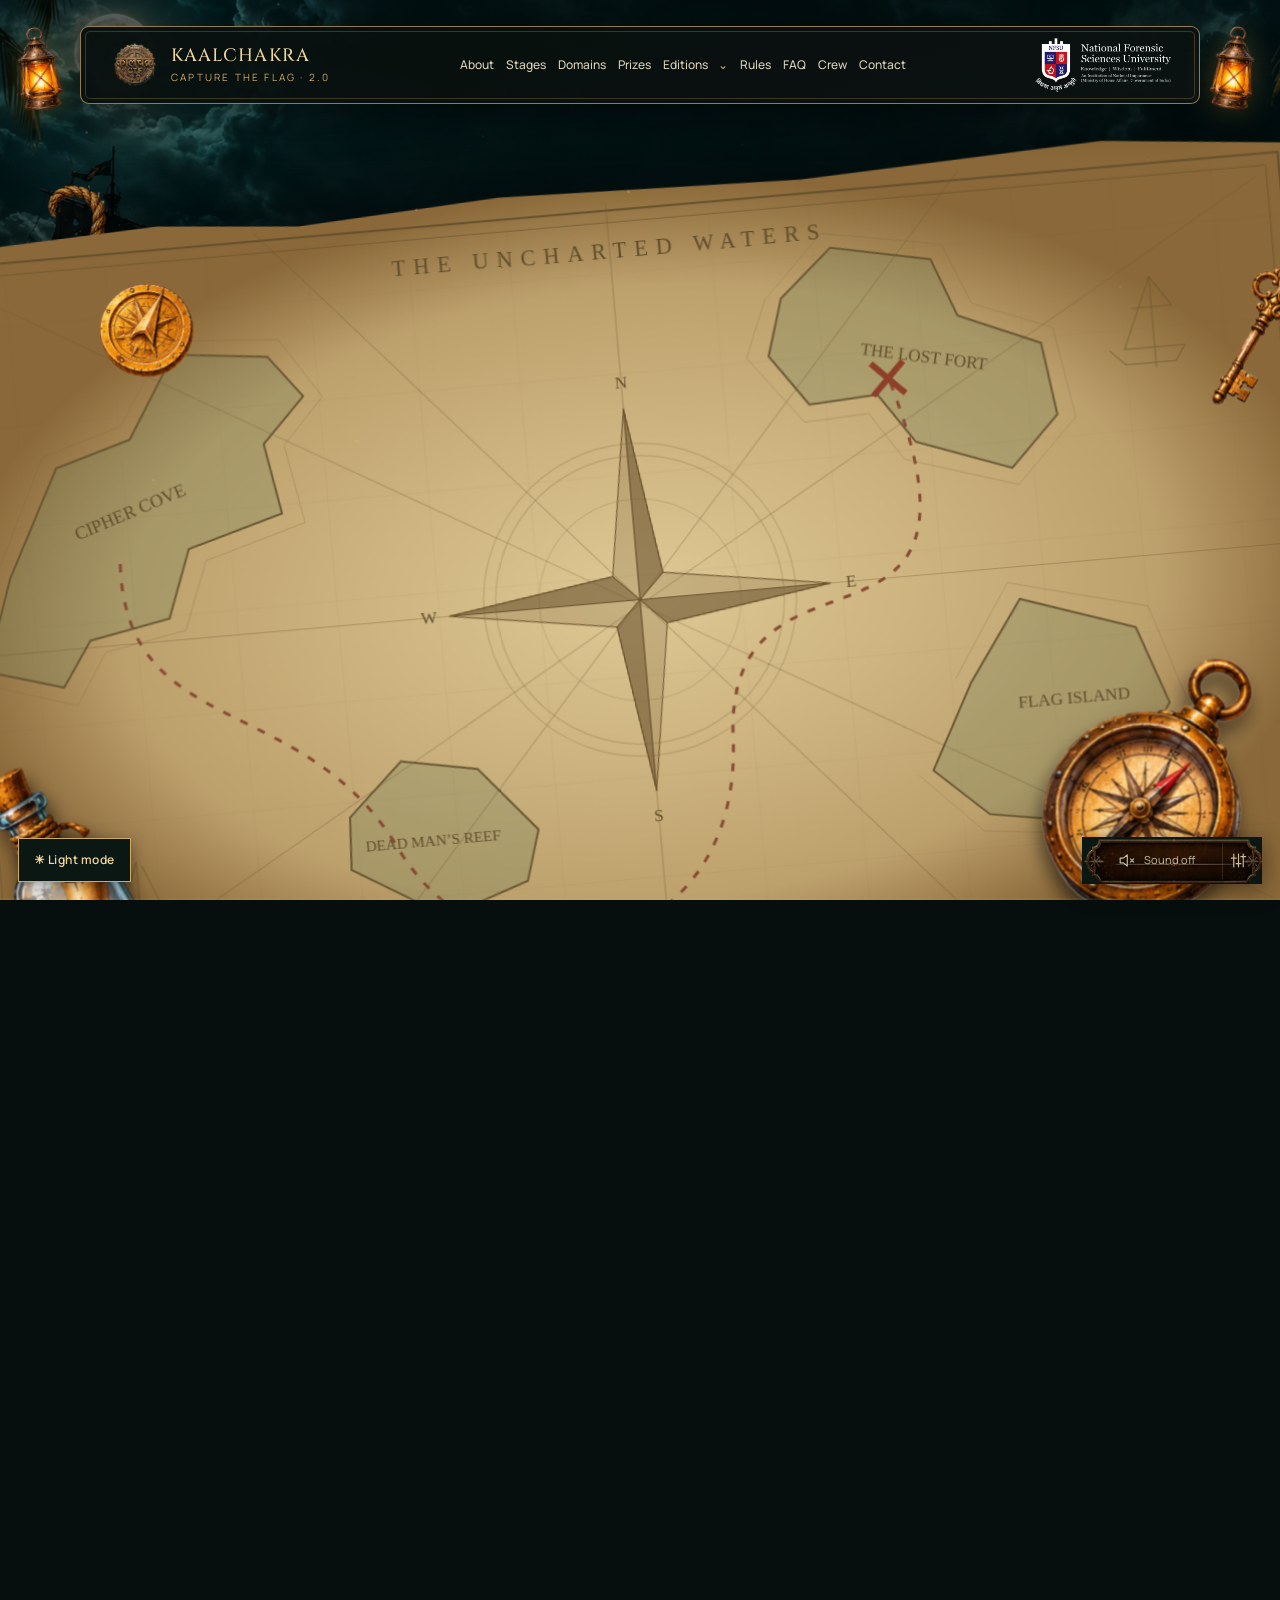
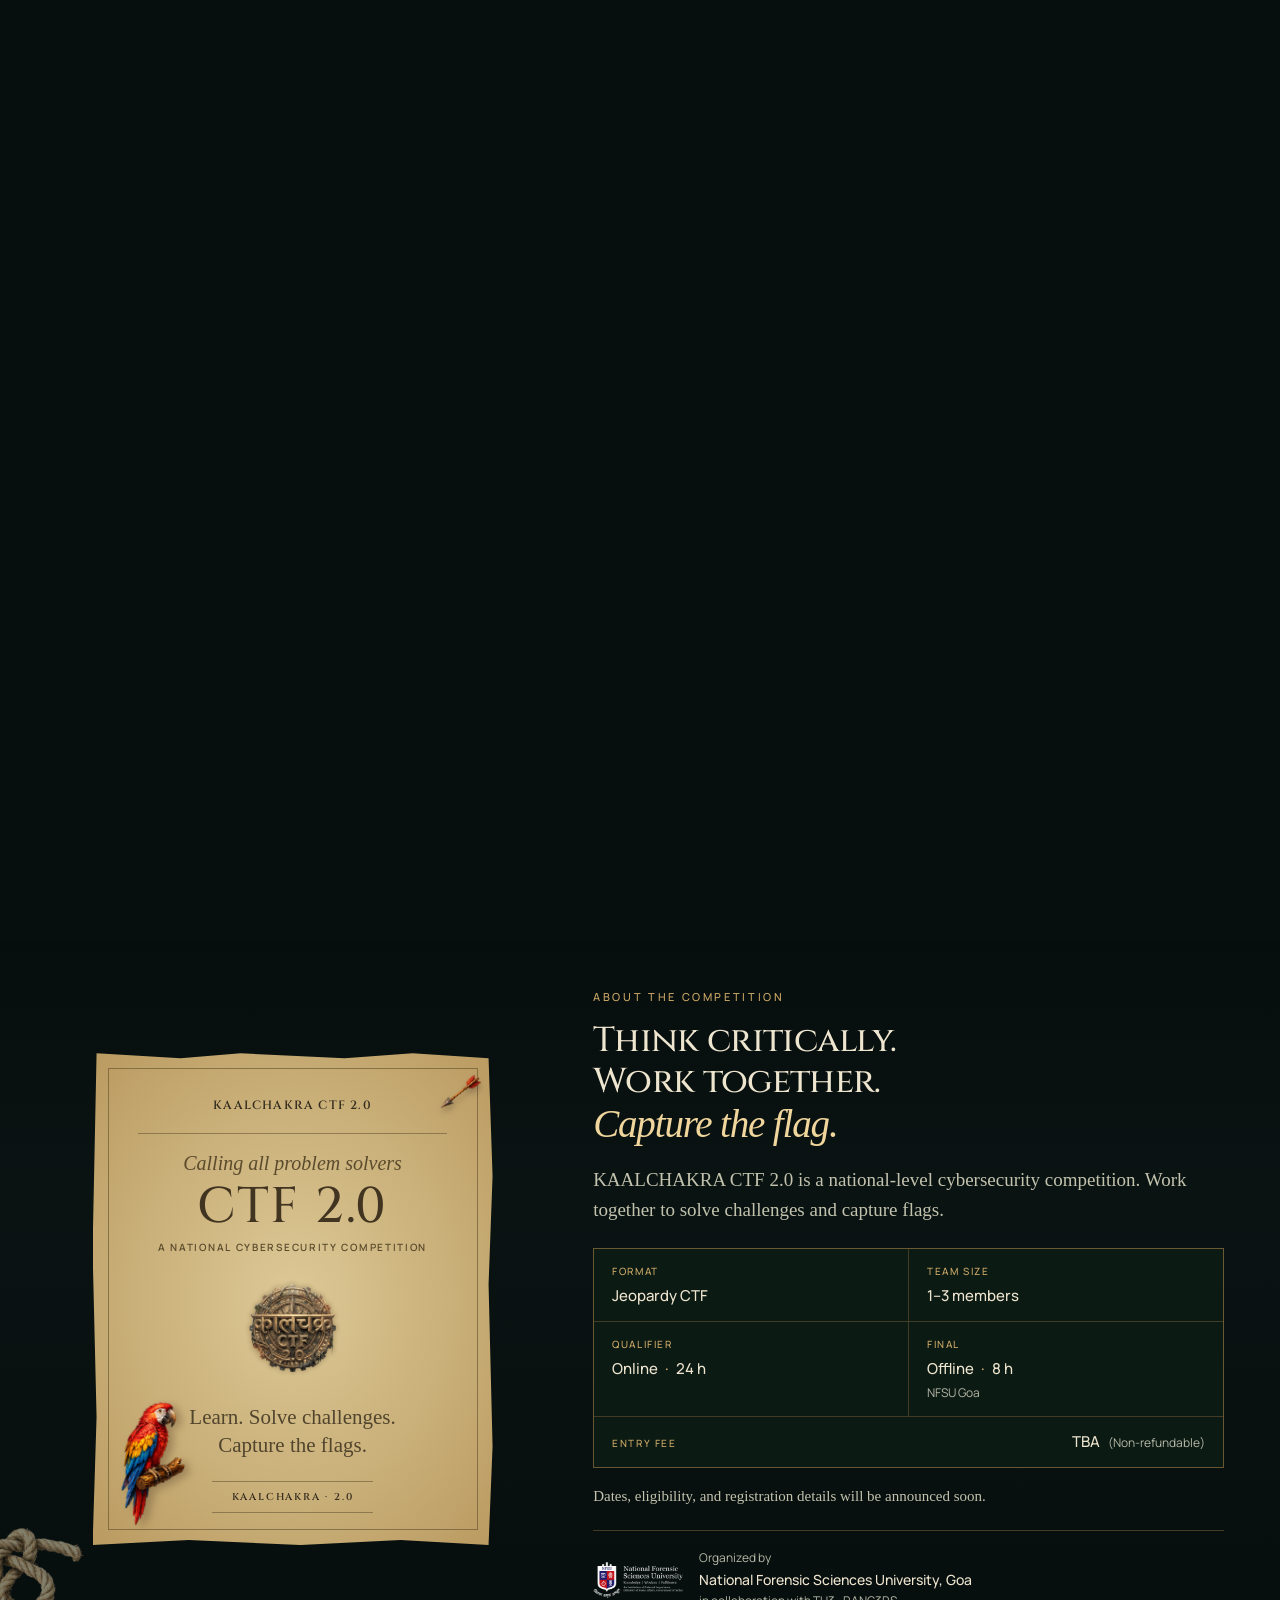
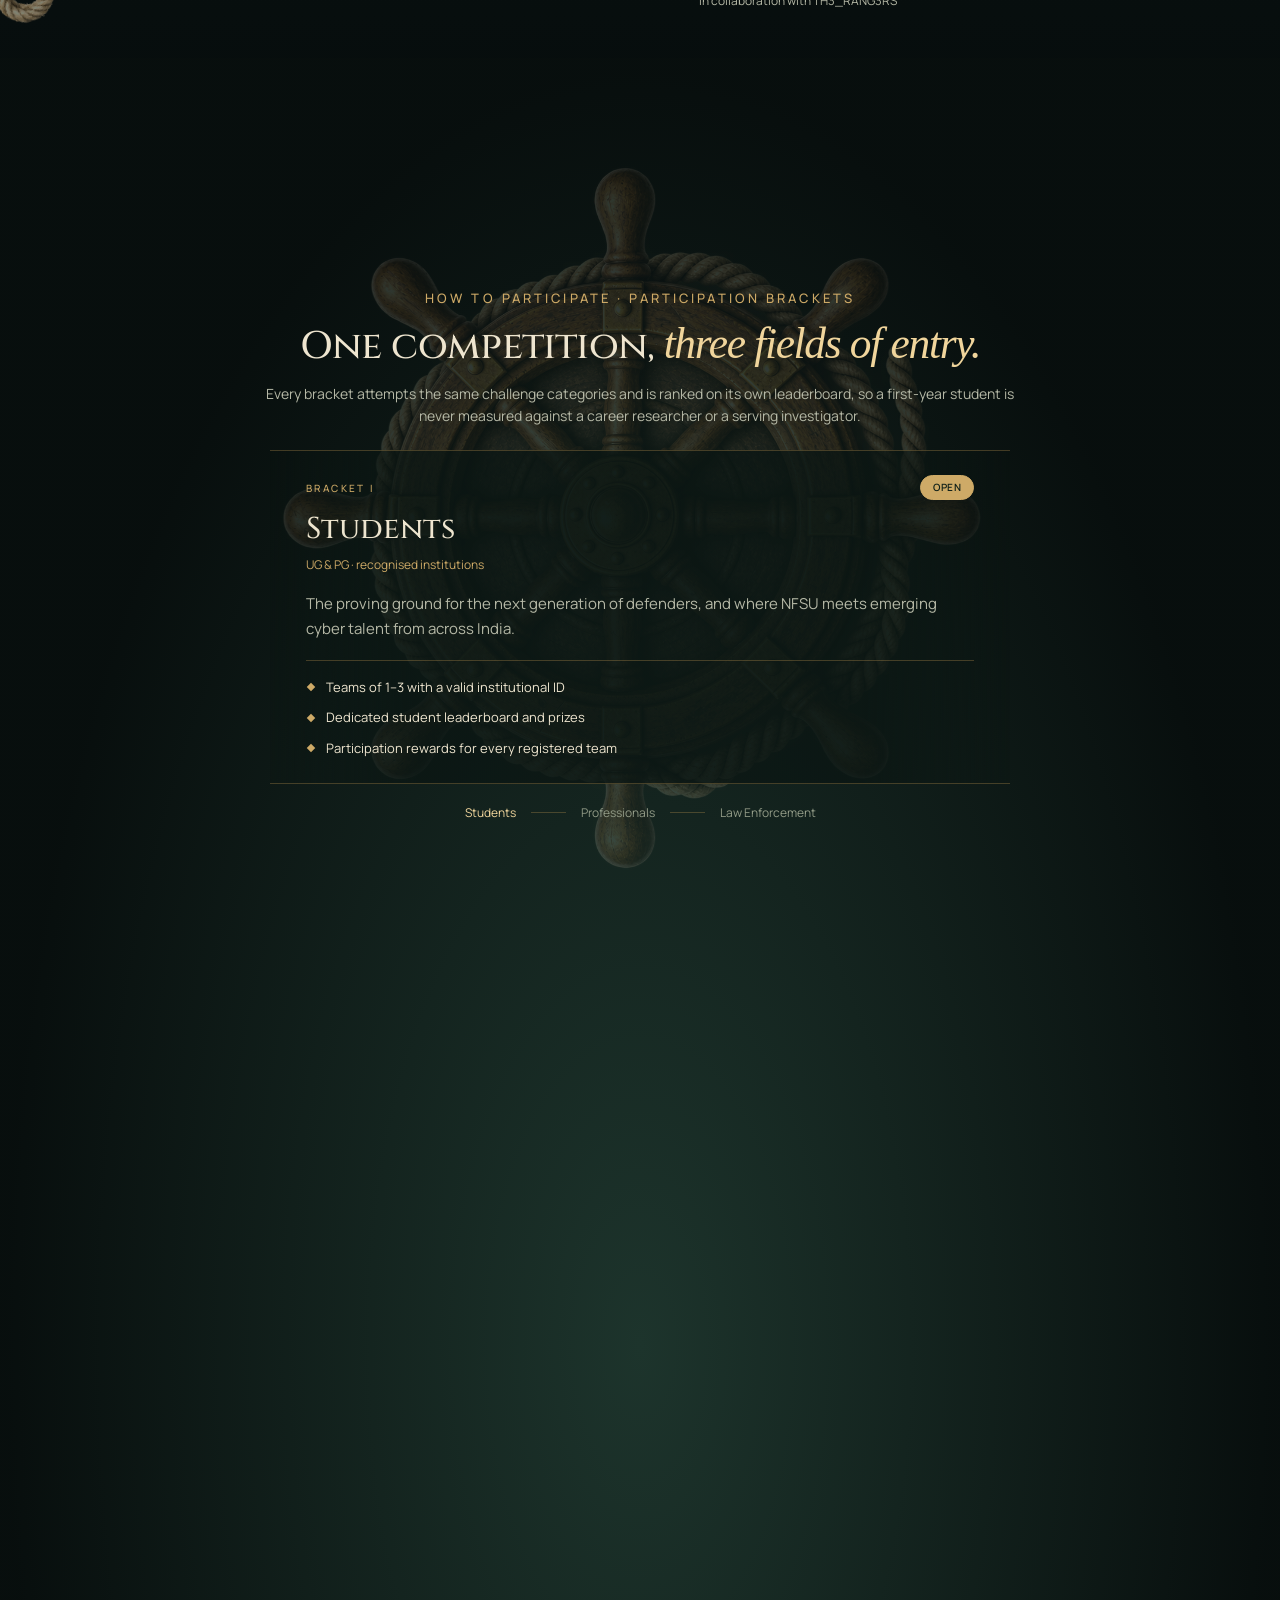
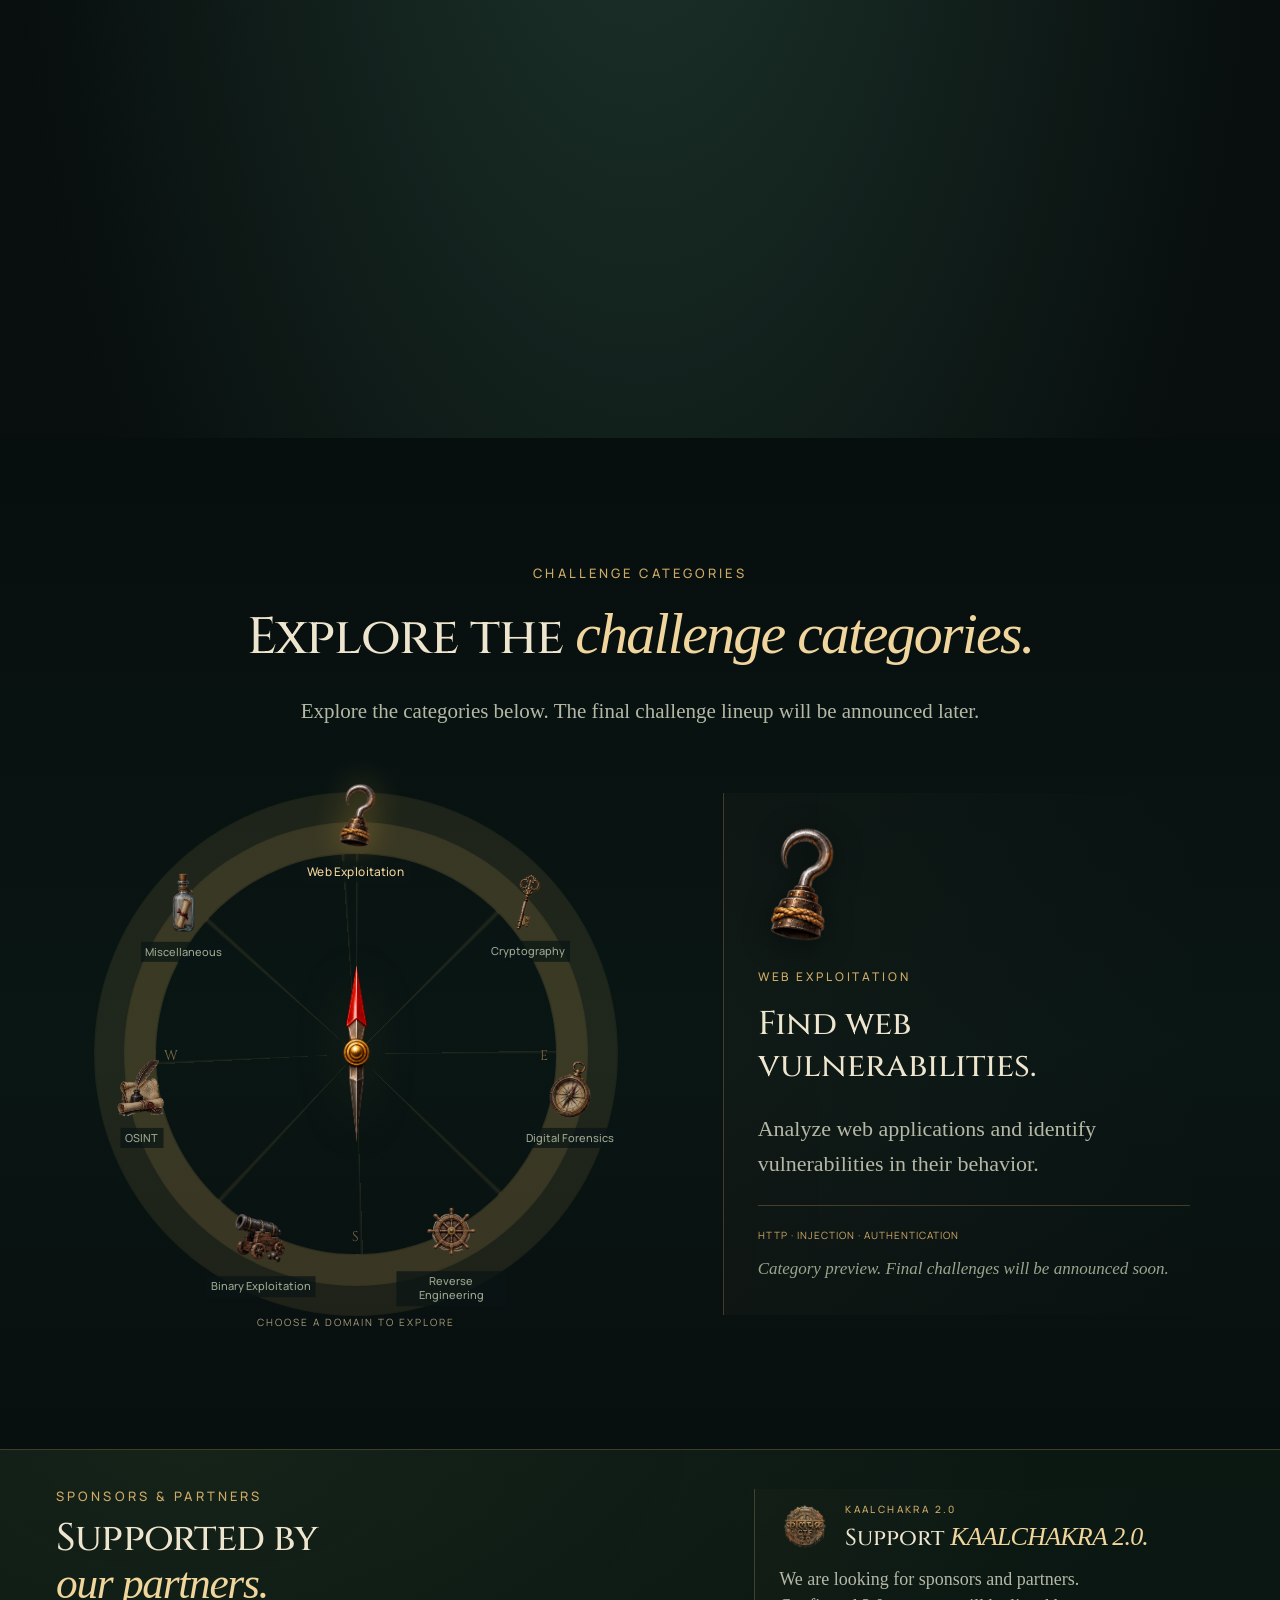
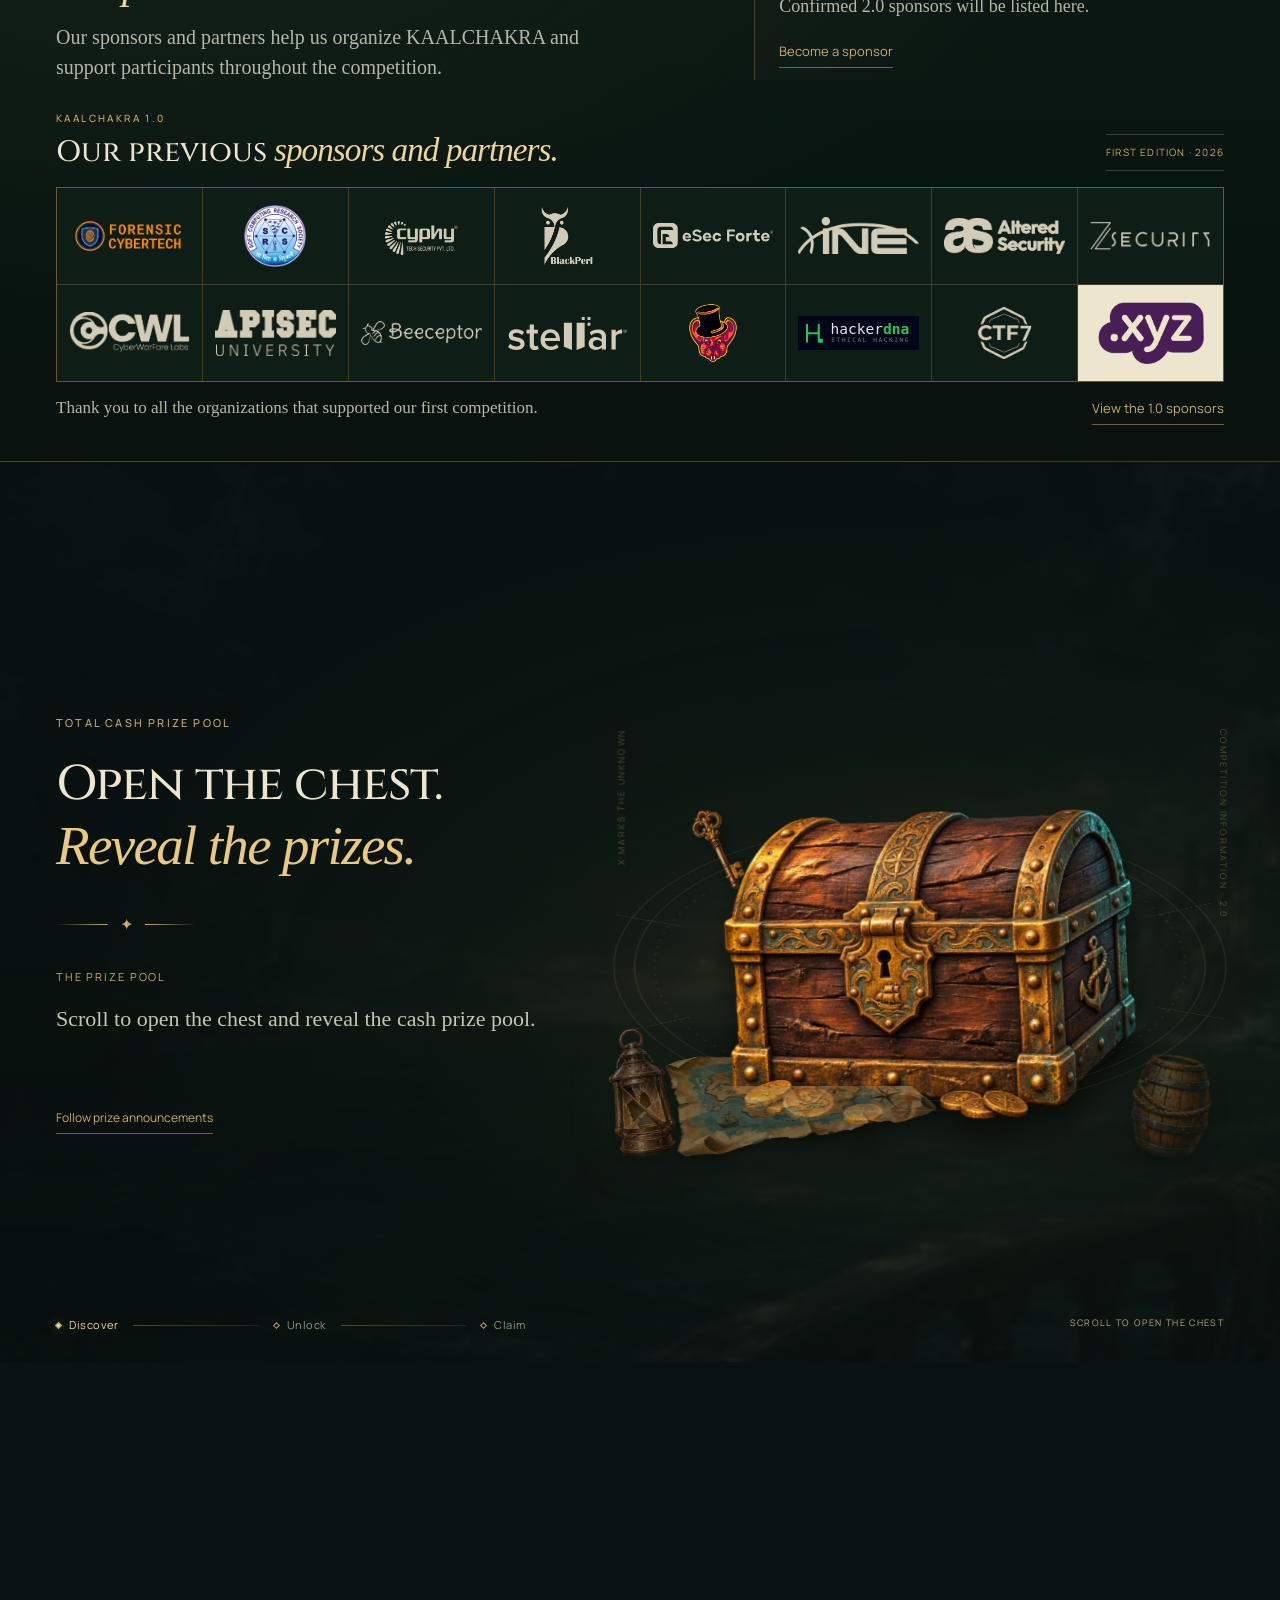
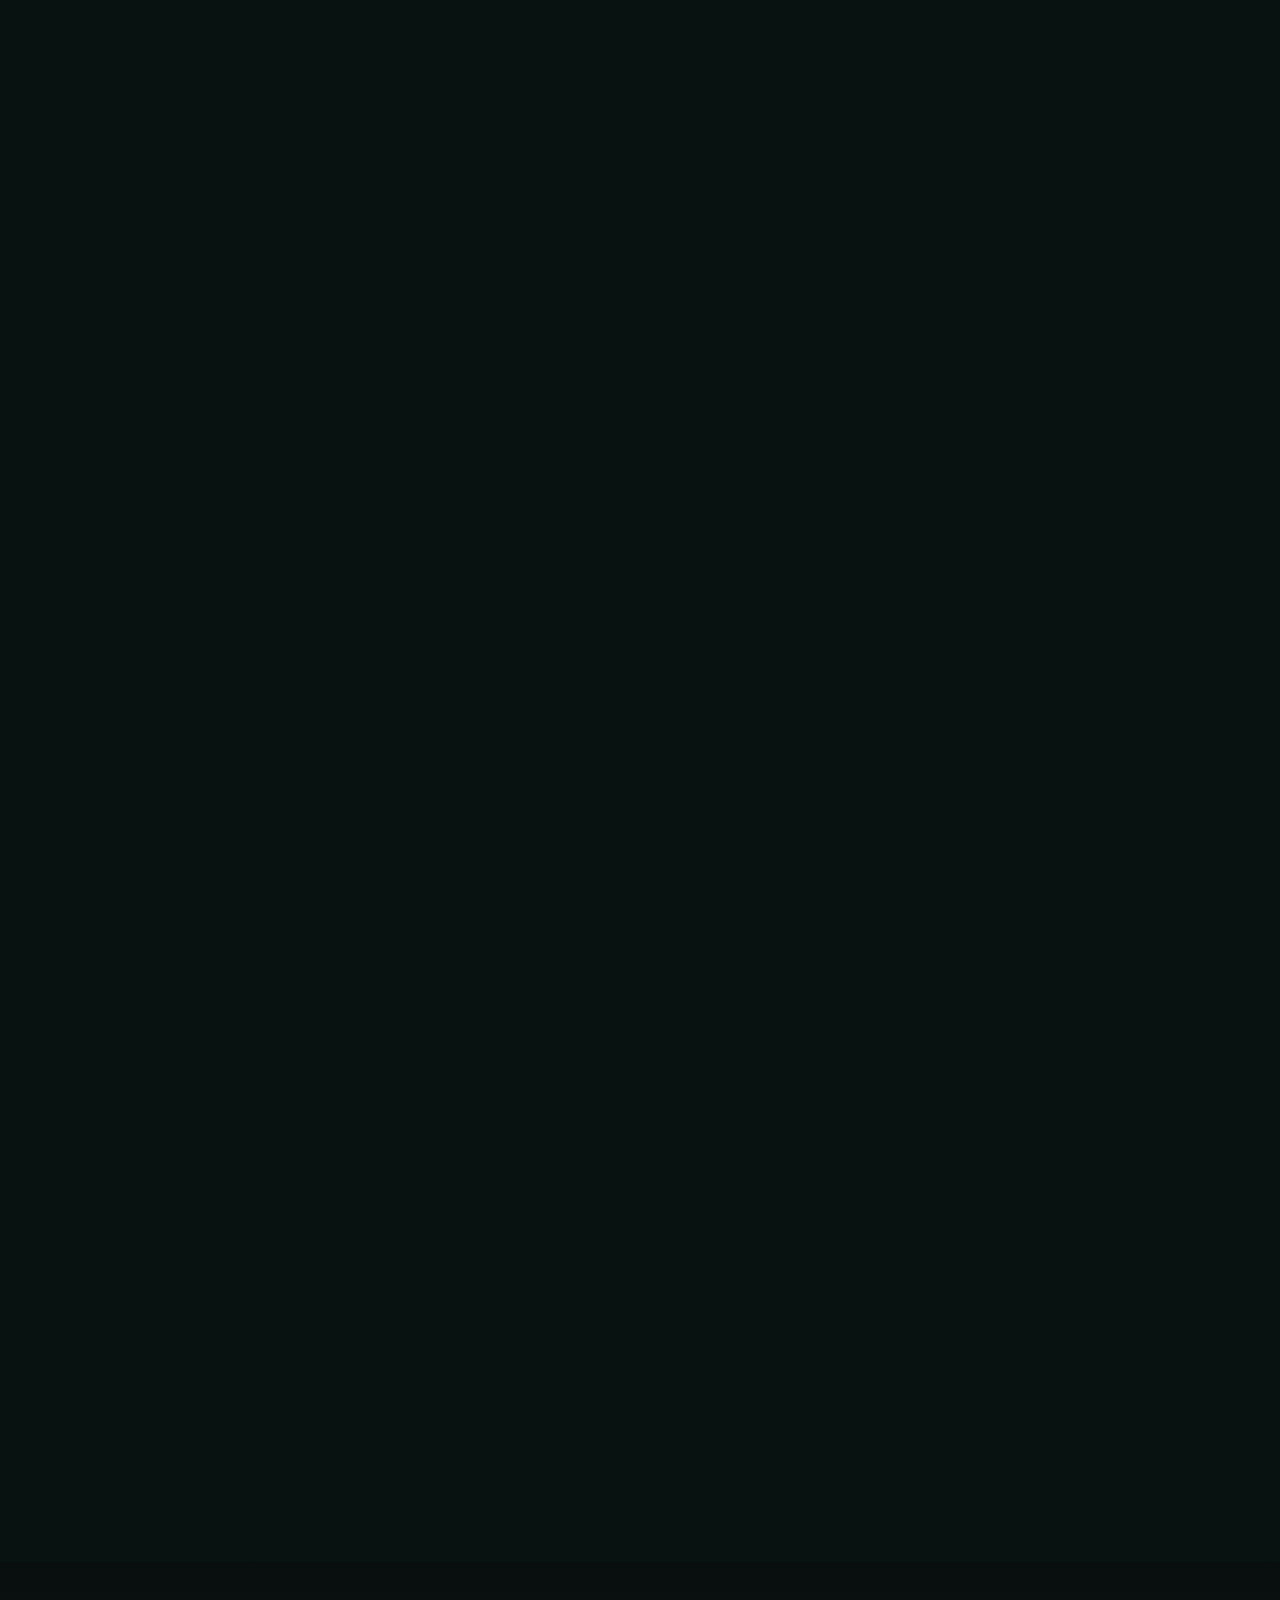
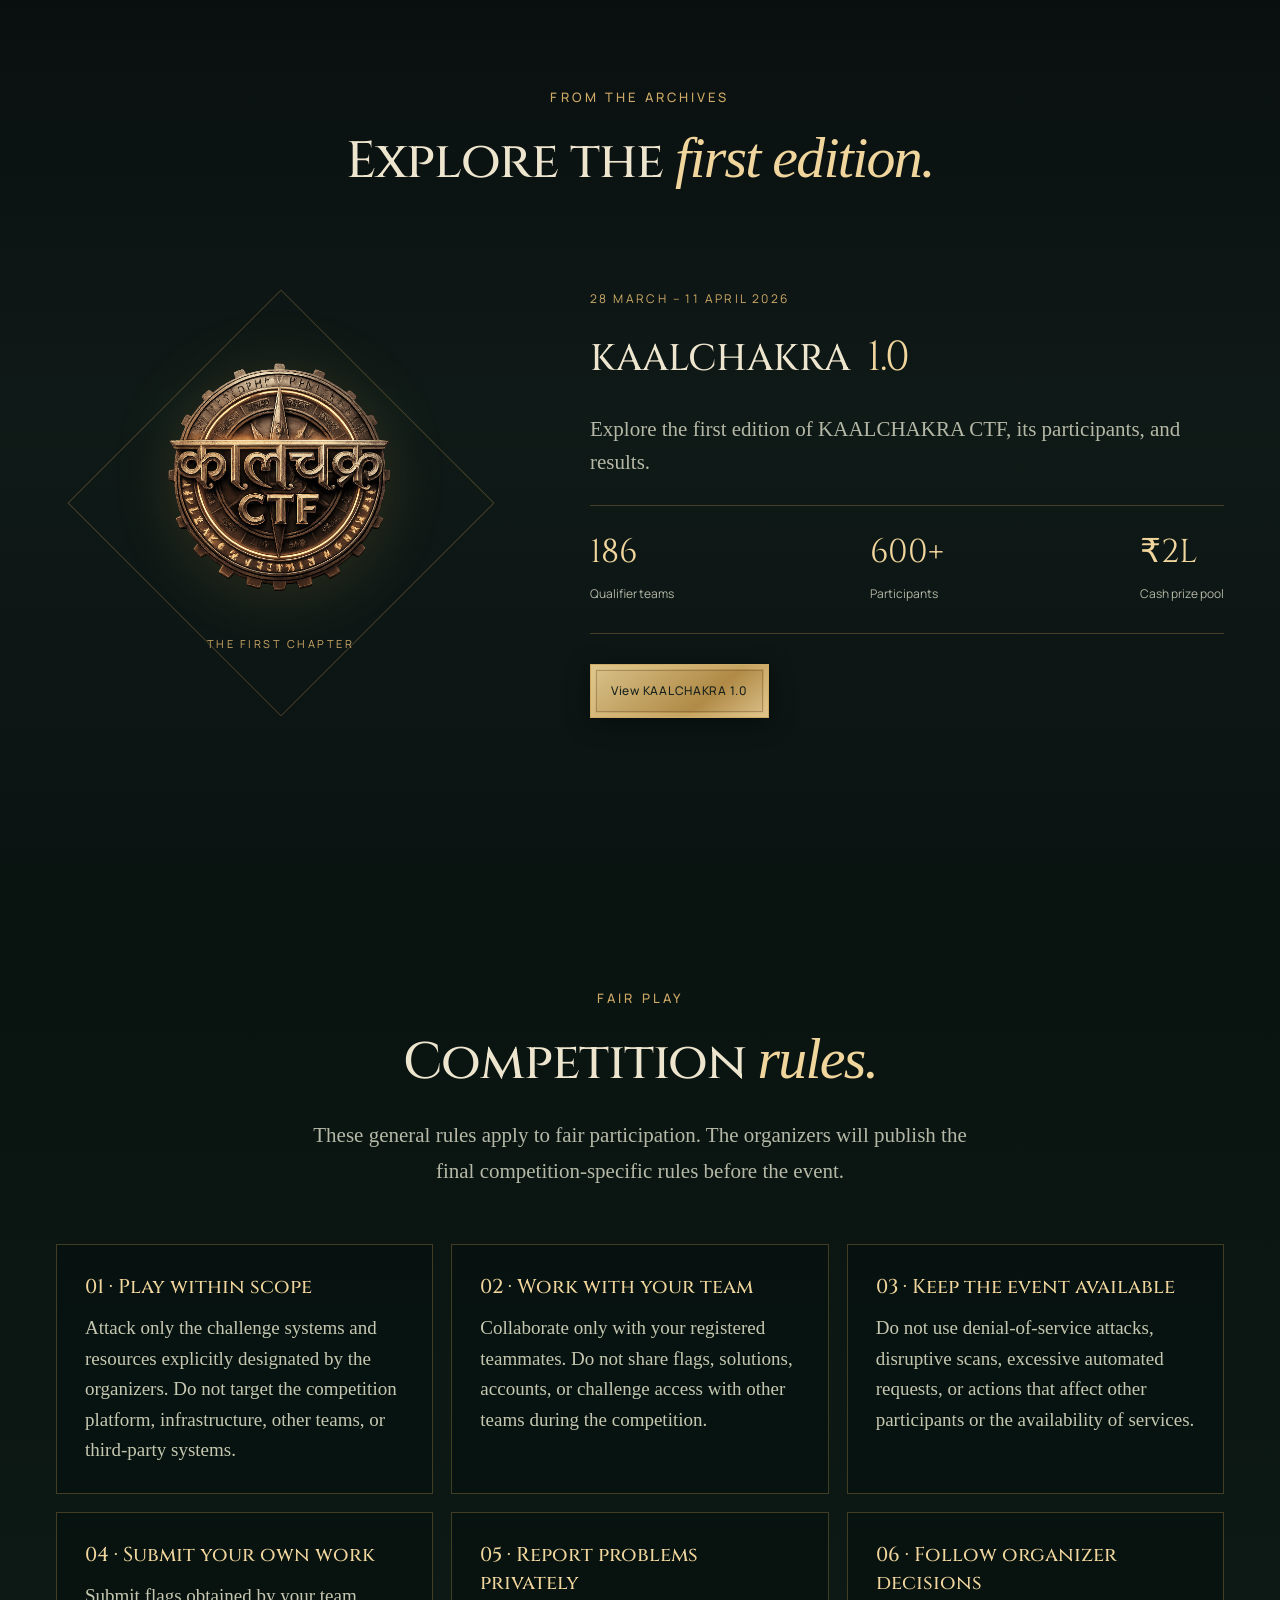
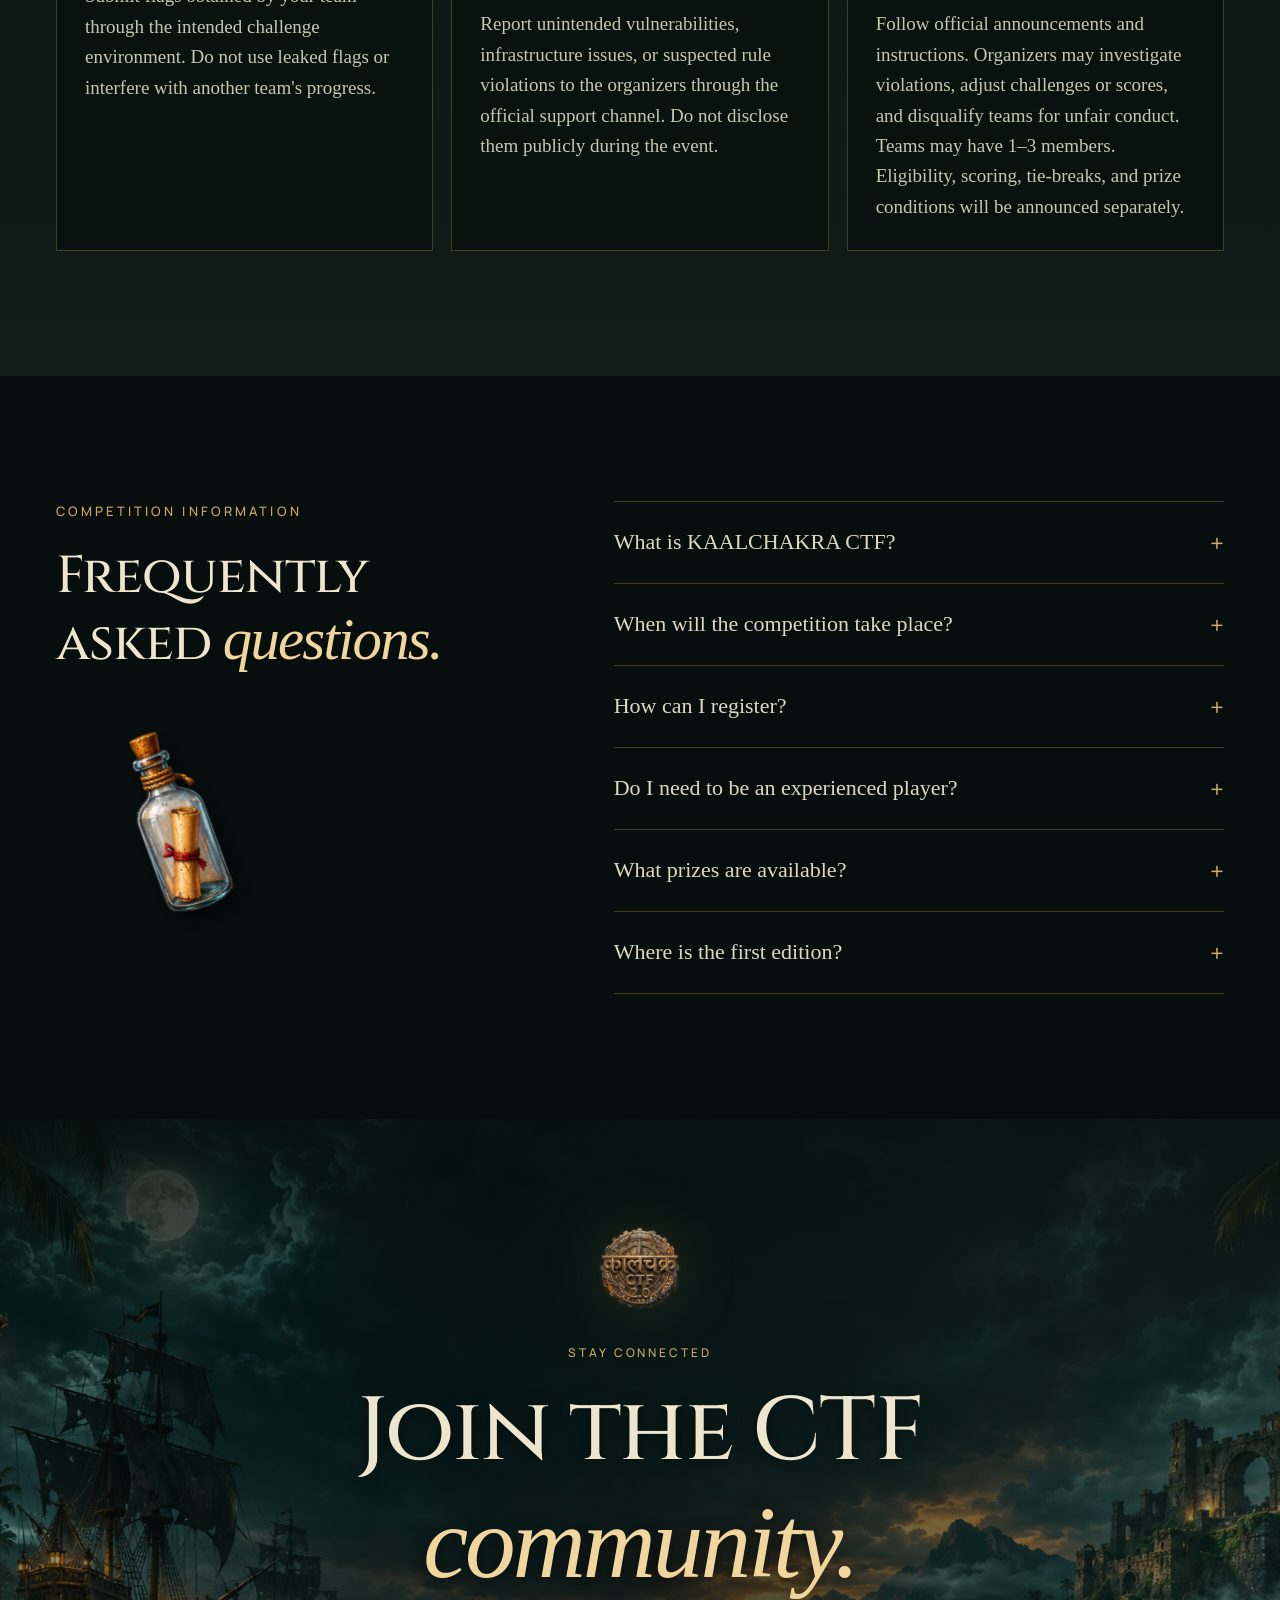
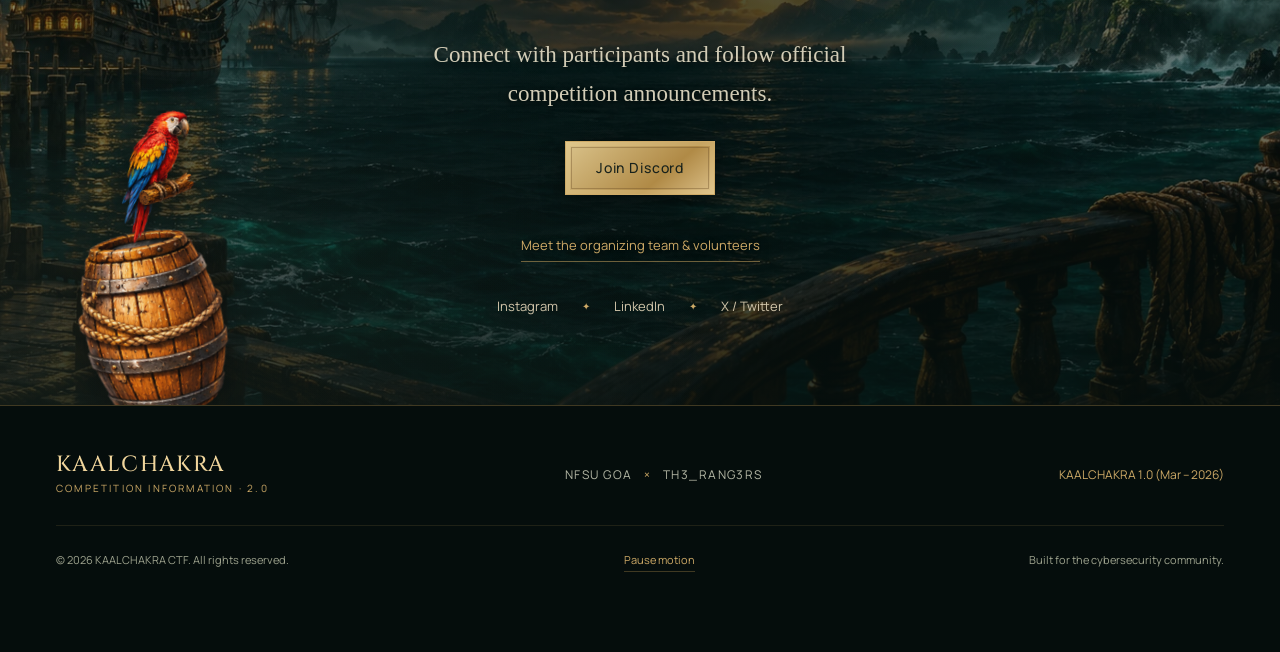
==== commit de99b672: "Add light and dark theme toggle" ====
--- a/index.html
+++ b/index.html
@@ -19,13 +19,15 @@
   <link rel="preconnect" href="https://fonts.googleapis.com">
   <link rel="preconnect" href="https://fonts.gstatic.com" crossorigin>
   <link href="https://fonts.googleapis.com/css2?family=Cinzel:wght@400;500;600;700;800;900&amp;family=IM+Fell+English:ital@0;1&amp;family=Manrope:wght@400;500;600;700&amp;display=swap" rel="stylesheet">
-  <link rel="stylesheet" href="pirate.css">
+  <link rel="stylesheet" href="pirate.css" data-dark="pirate.css" data-light="pirate-light.css" data-theme-style>
+  <link rel="stylesheet" href="theme.css">
+  <script src="theme.js"></script>
   <script src="pirate-audio.js" defer></script>
   <script src="pirate.js" defer></script>
 </head>
 <body>
 <a class="skip-link" href="#main">Skip to content</a>
-<div class="world" aria-hidden="true"><img class="world-image" src="images/2.0/cinematic/pirate-harbor.webp" alt="" fetchpriority="high"><div class="world-shade"></div></div>
+<div class="world" aria-hidden="true"><img class="world-image" src="images/2.0/cinematic/pirate-harbor.webp" data-dark-src="images/2.0/cinematic/pirate-harbor.webp" data-light-src="images/2.0/cinematic/parchment-voyage.webp" alt="" fetchpriority="high"><div class="world-shade"></div></div>
 <canvas id="sea-particles" aria-hidden="true"></canvas>
 <header class="site-header">
   <img class="nav-lantern nav-lantern-left" src="images/2.0/lantern_ok.png" alt="">
--- a/theme.css
+++ b/theme.css
@@ -0,0 +1,5 @@
+#theme-toggle { position: fixed; left: 18px; bottom: 18px; z-index: 90; min-height: 44px; padding: 9px 15px; border: 1px solid #ceaa67; background: #0b1713; color: #f0d59c; font: 600 12px/1.4 'Manrope', Arial, sans-serif; letter-spacing: .04em; cursor: pointer; box-shadow: 0 4px 15px #0006; }
+#theme-toggle:hover { filter: brightness(1.2); }
+#theme-toggle:focus-visible { outline: 2px solid #ceaa67; outline-offset: 3px; }
+html[data-theme="light"] #theme-toggle { background: #fff8e7; color: #36271c; border-color: #8c5e2a; box-shadow: 0 4px 15px #54392733; }
+@media (max-width: 700px) { #theme-toggle { left: 12px; bottom: 12px; font-size: 11px; padding: 8px 12px; } }
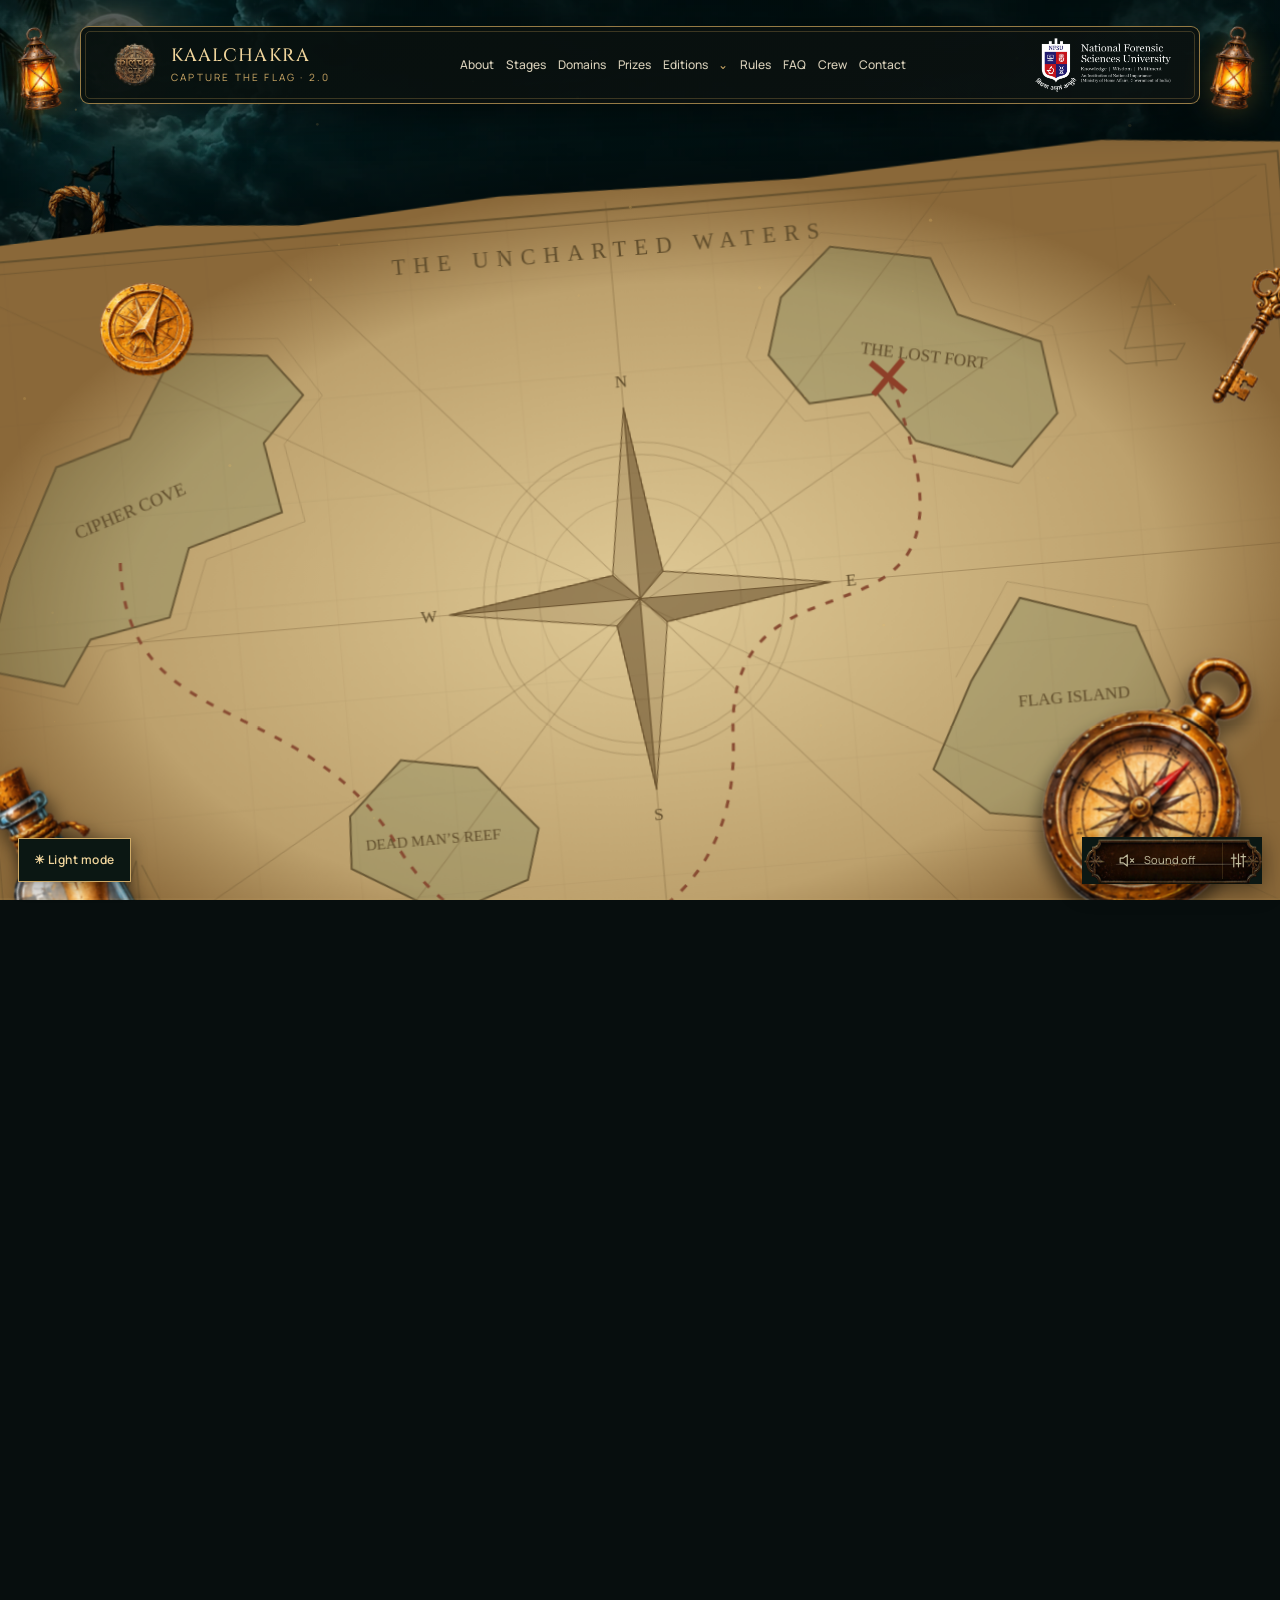
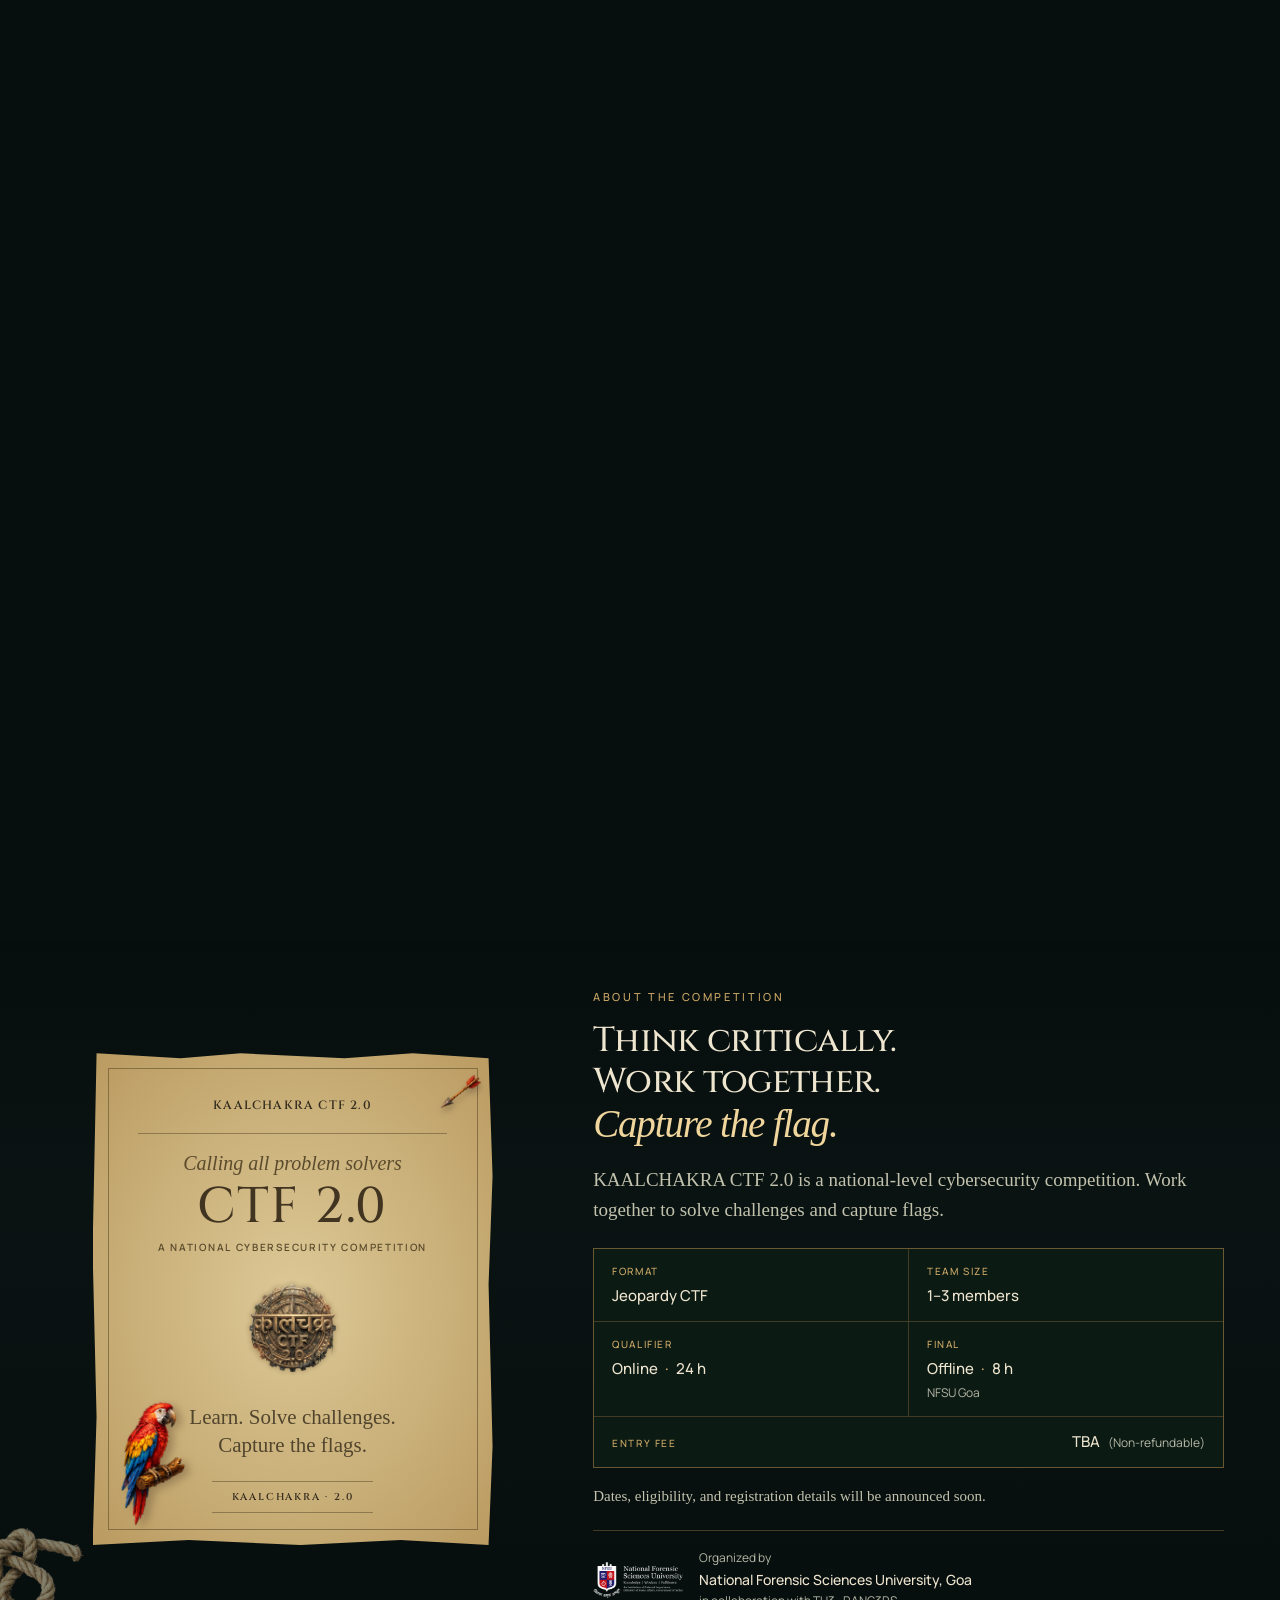
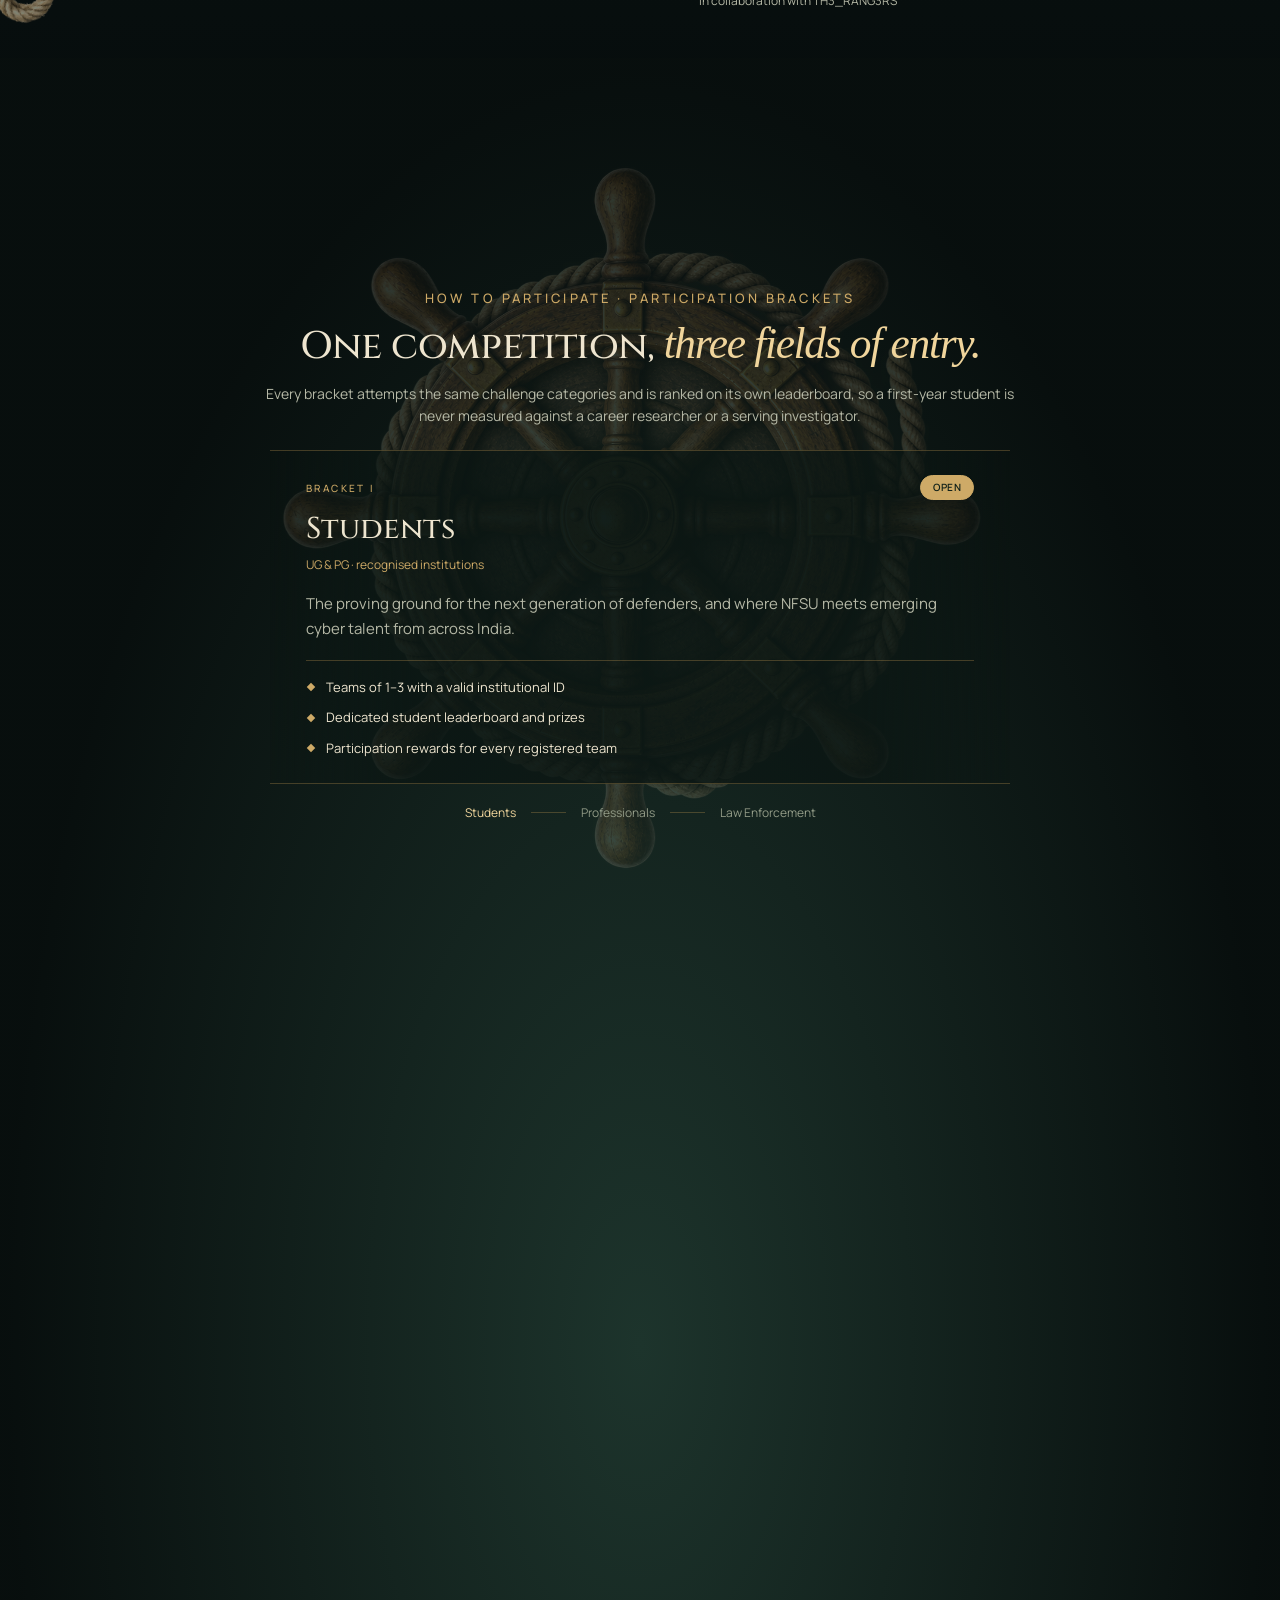
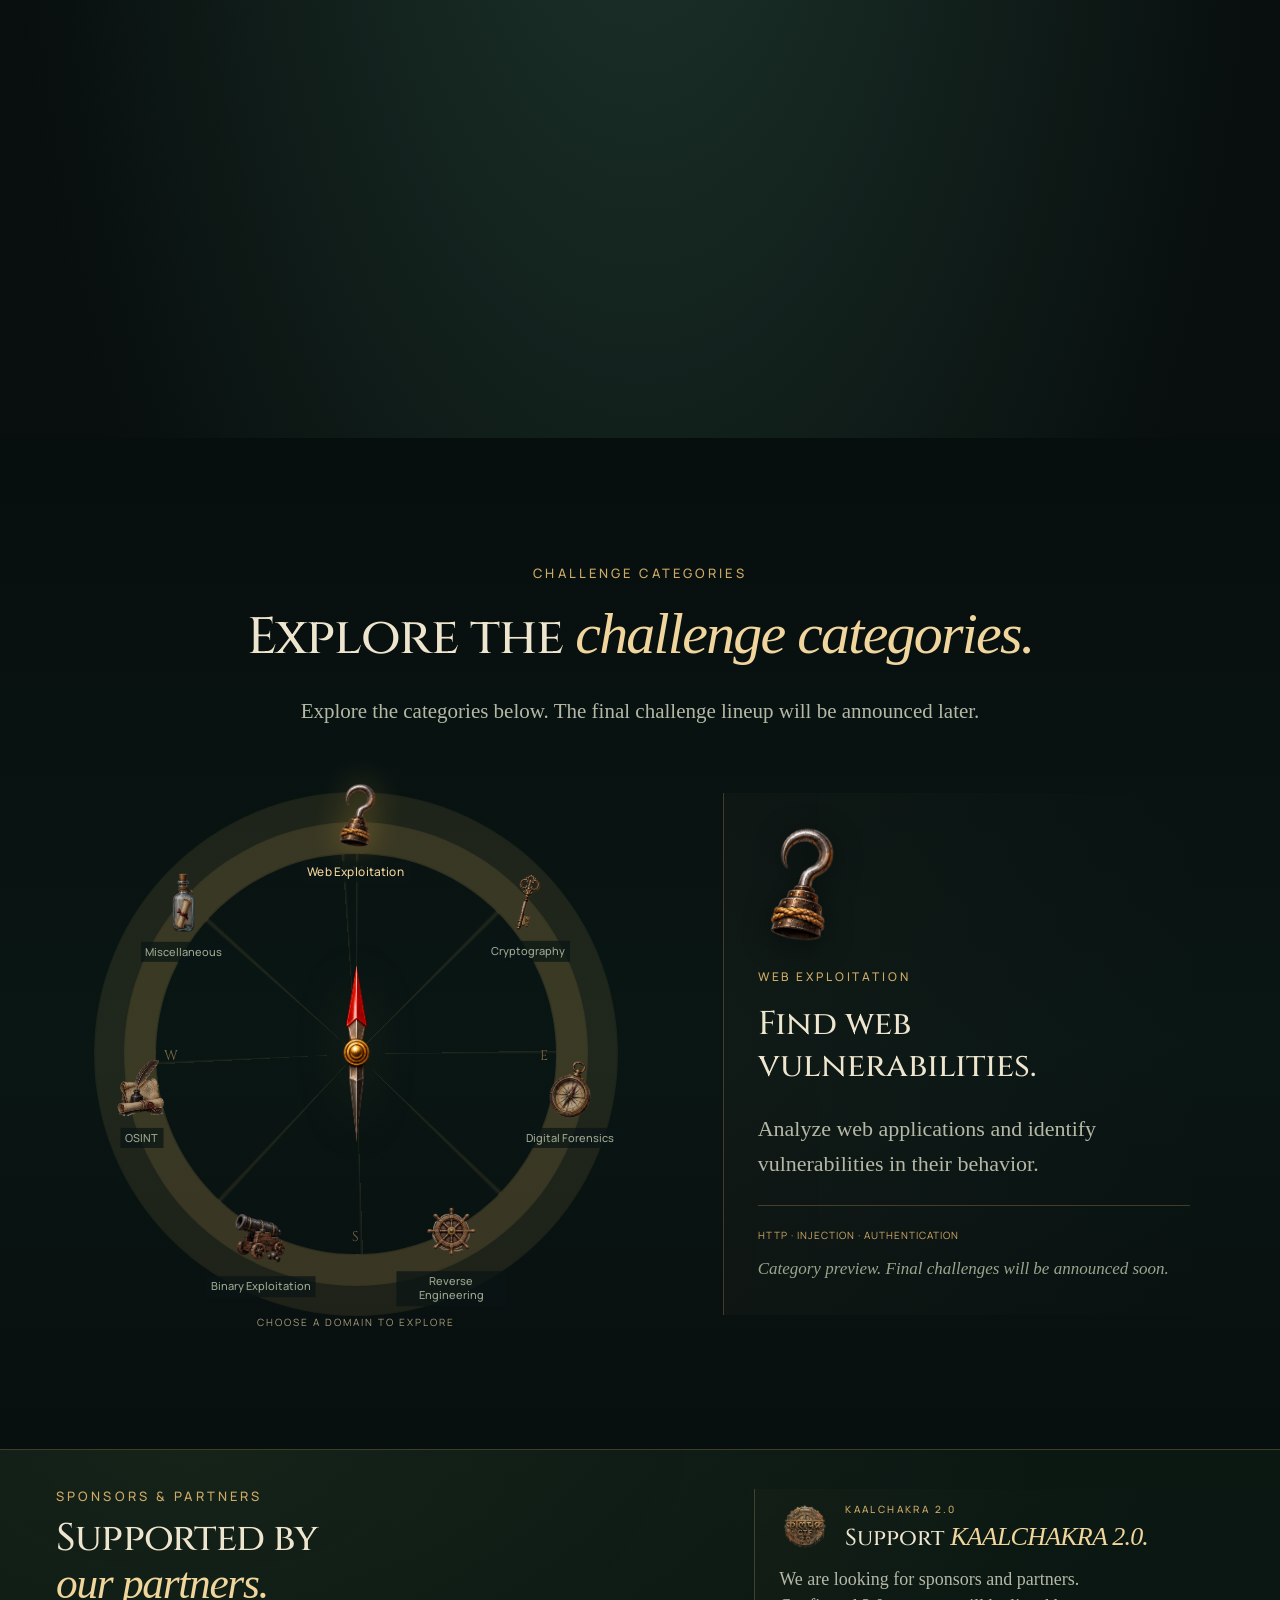
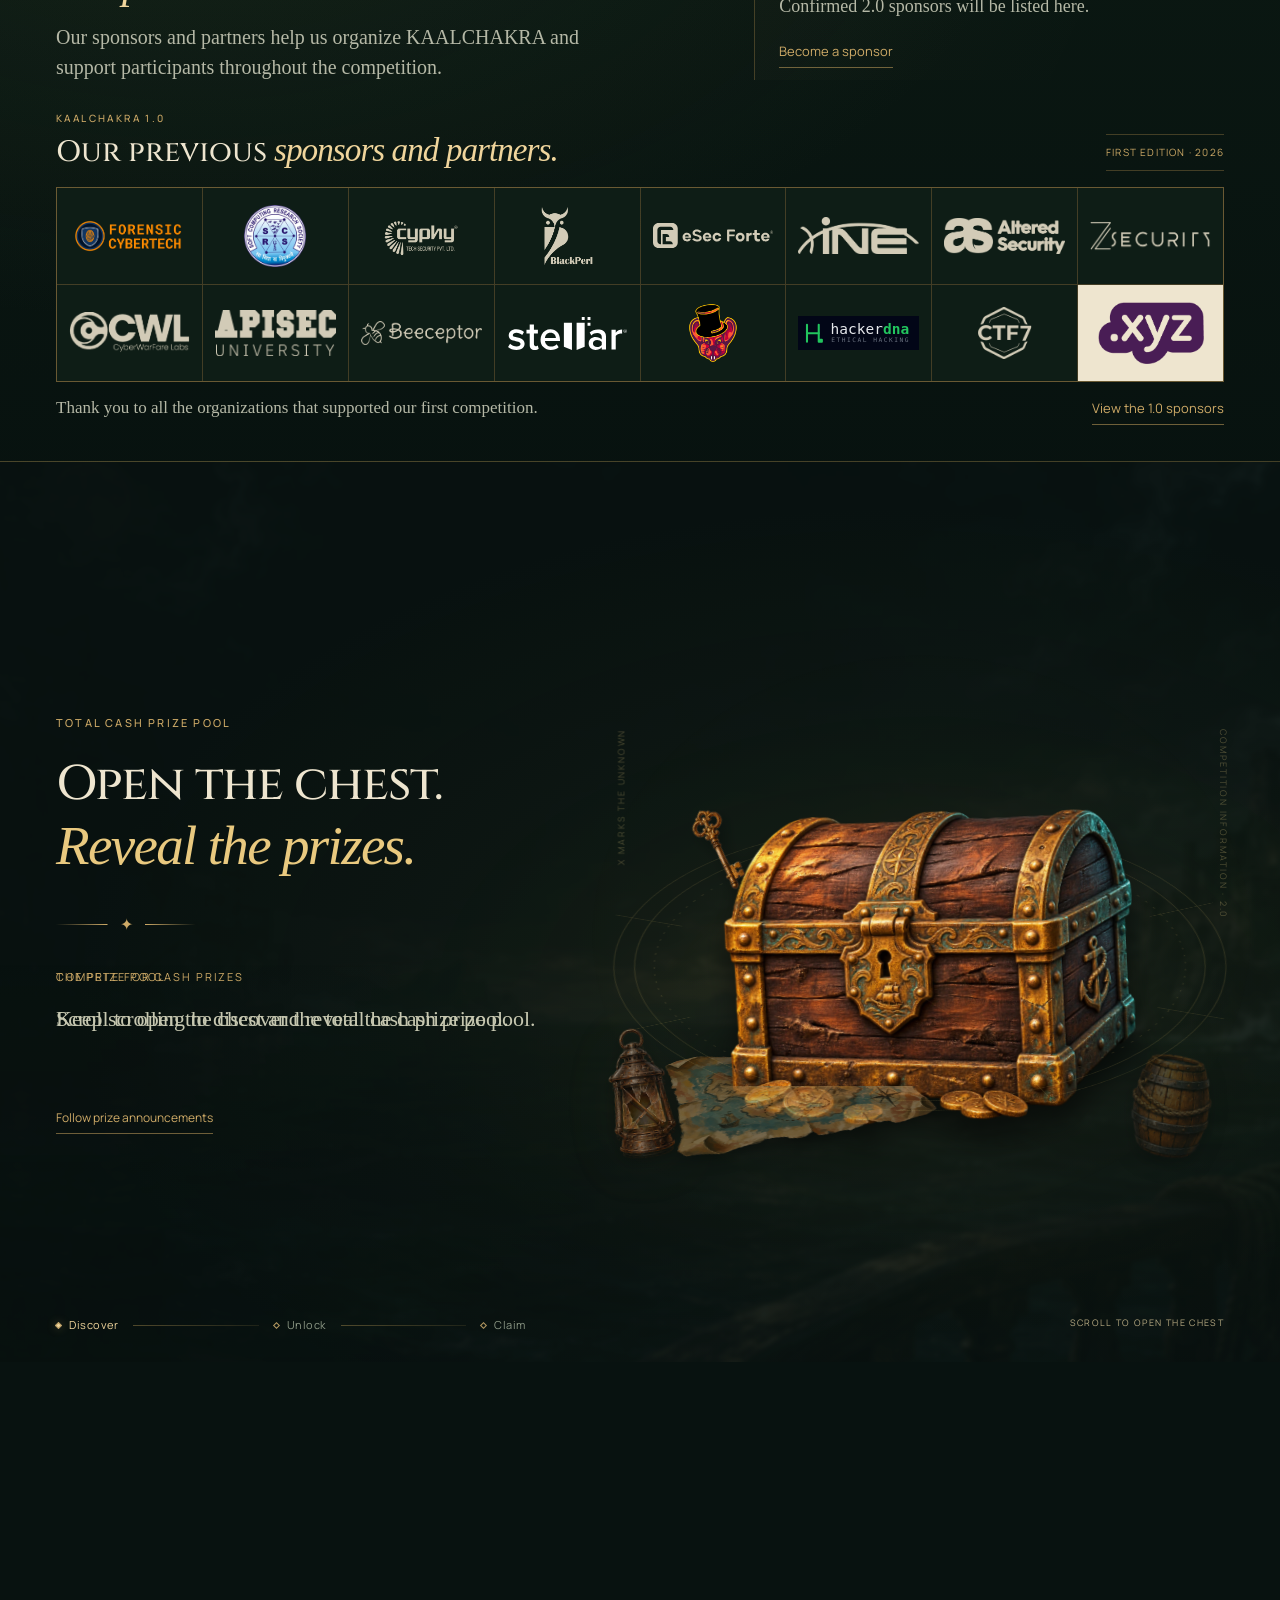
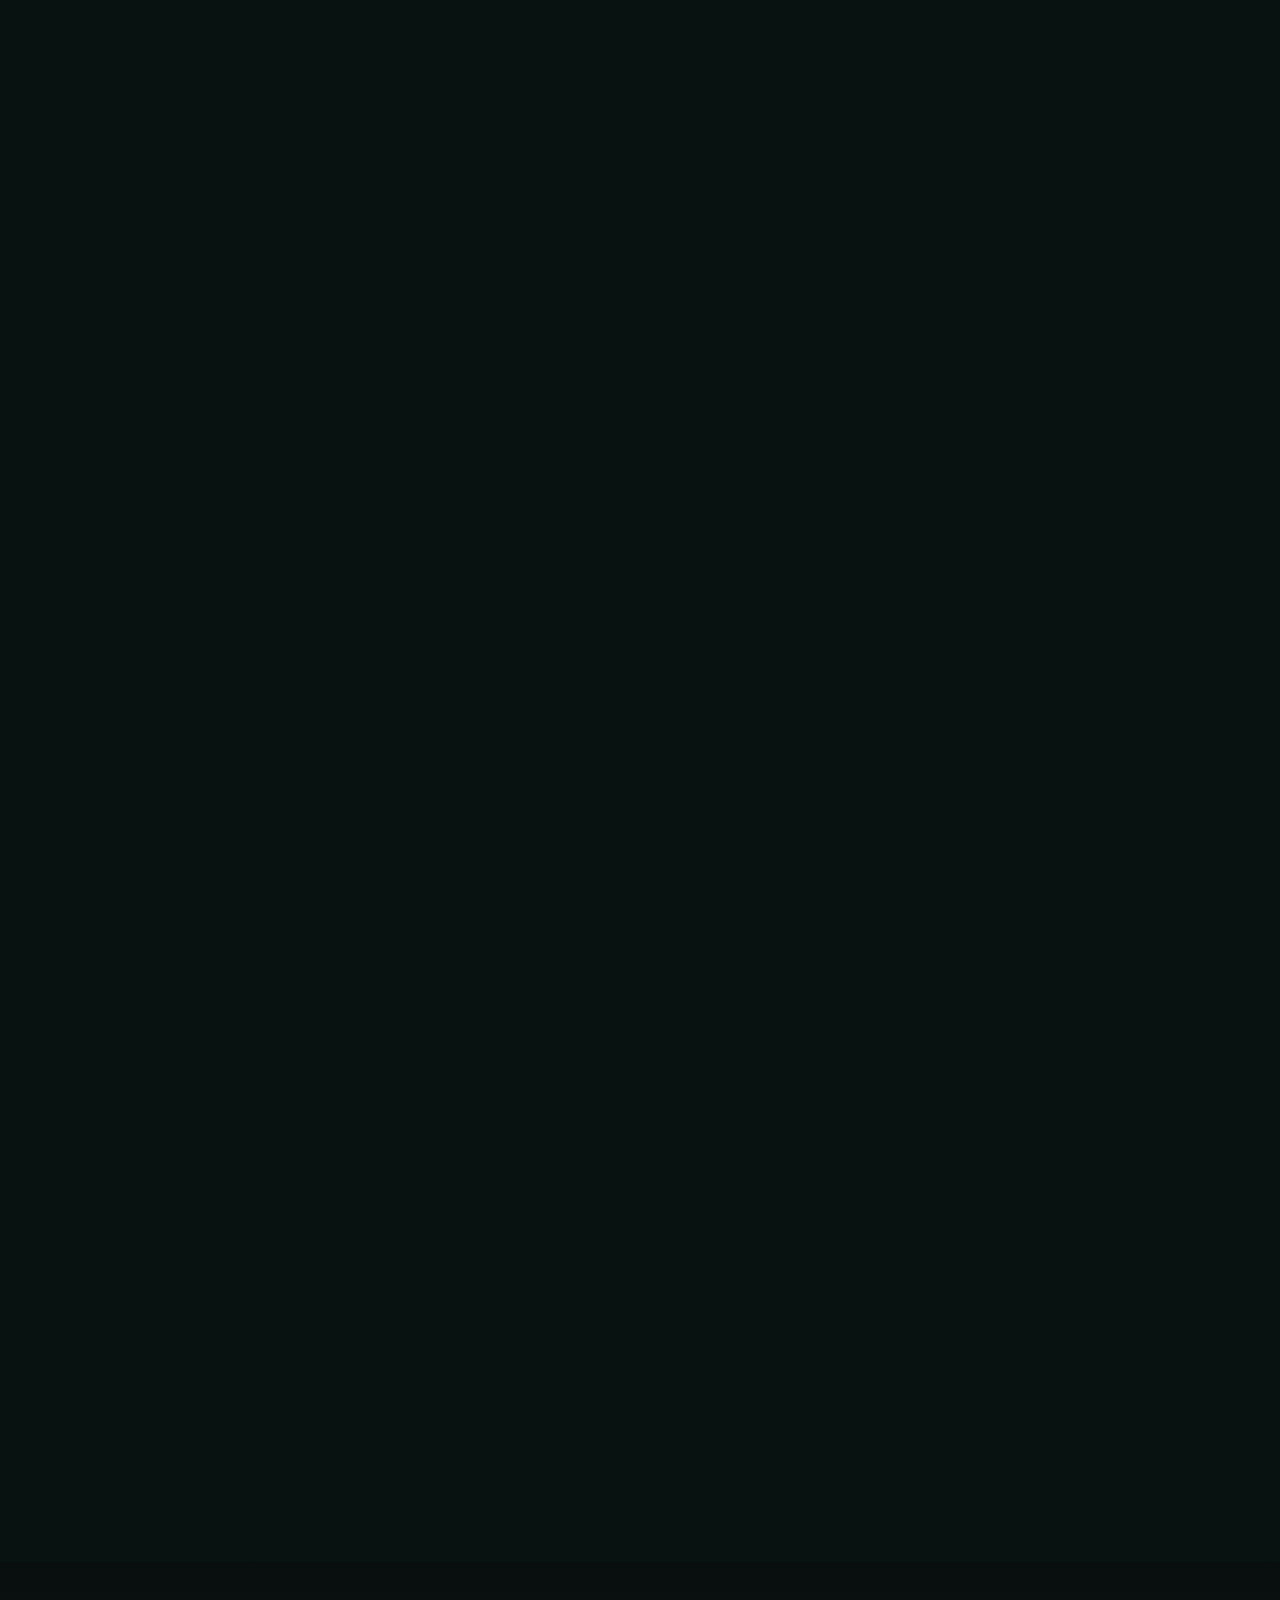
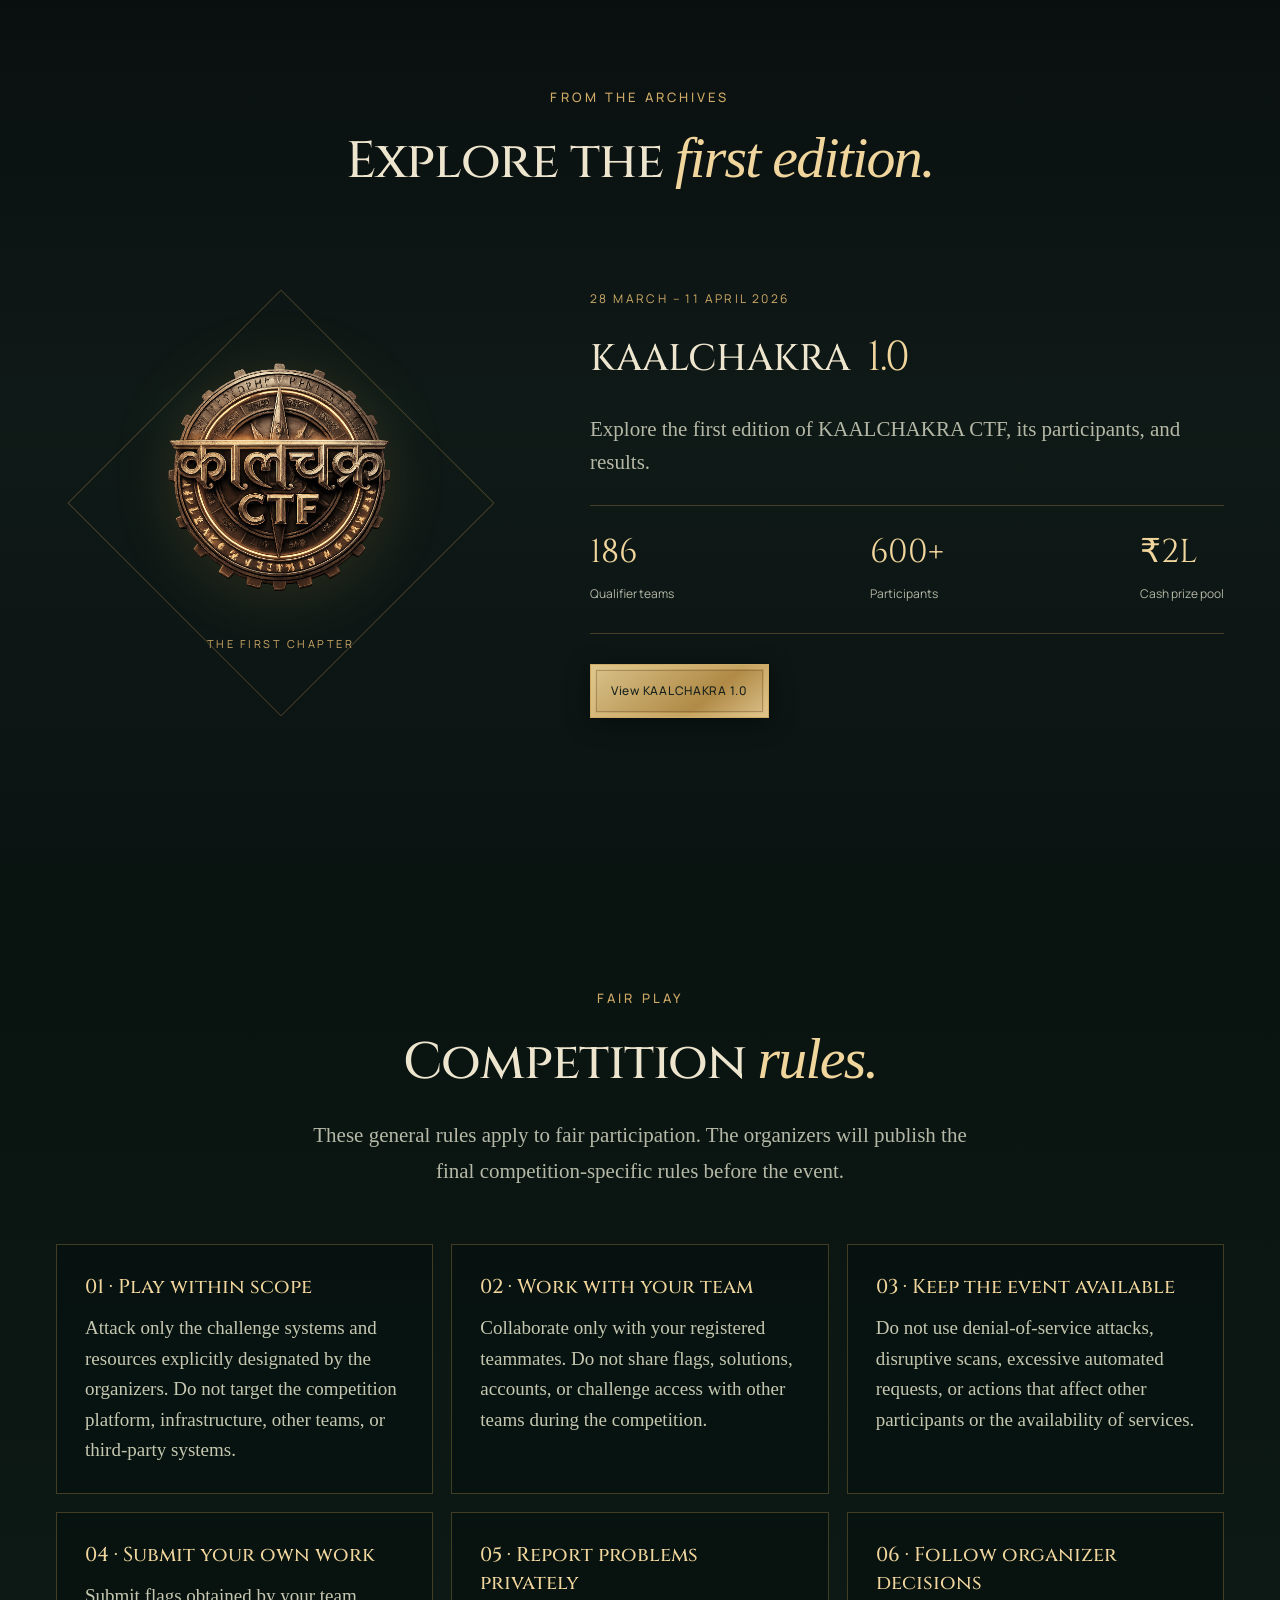
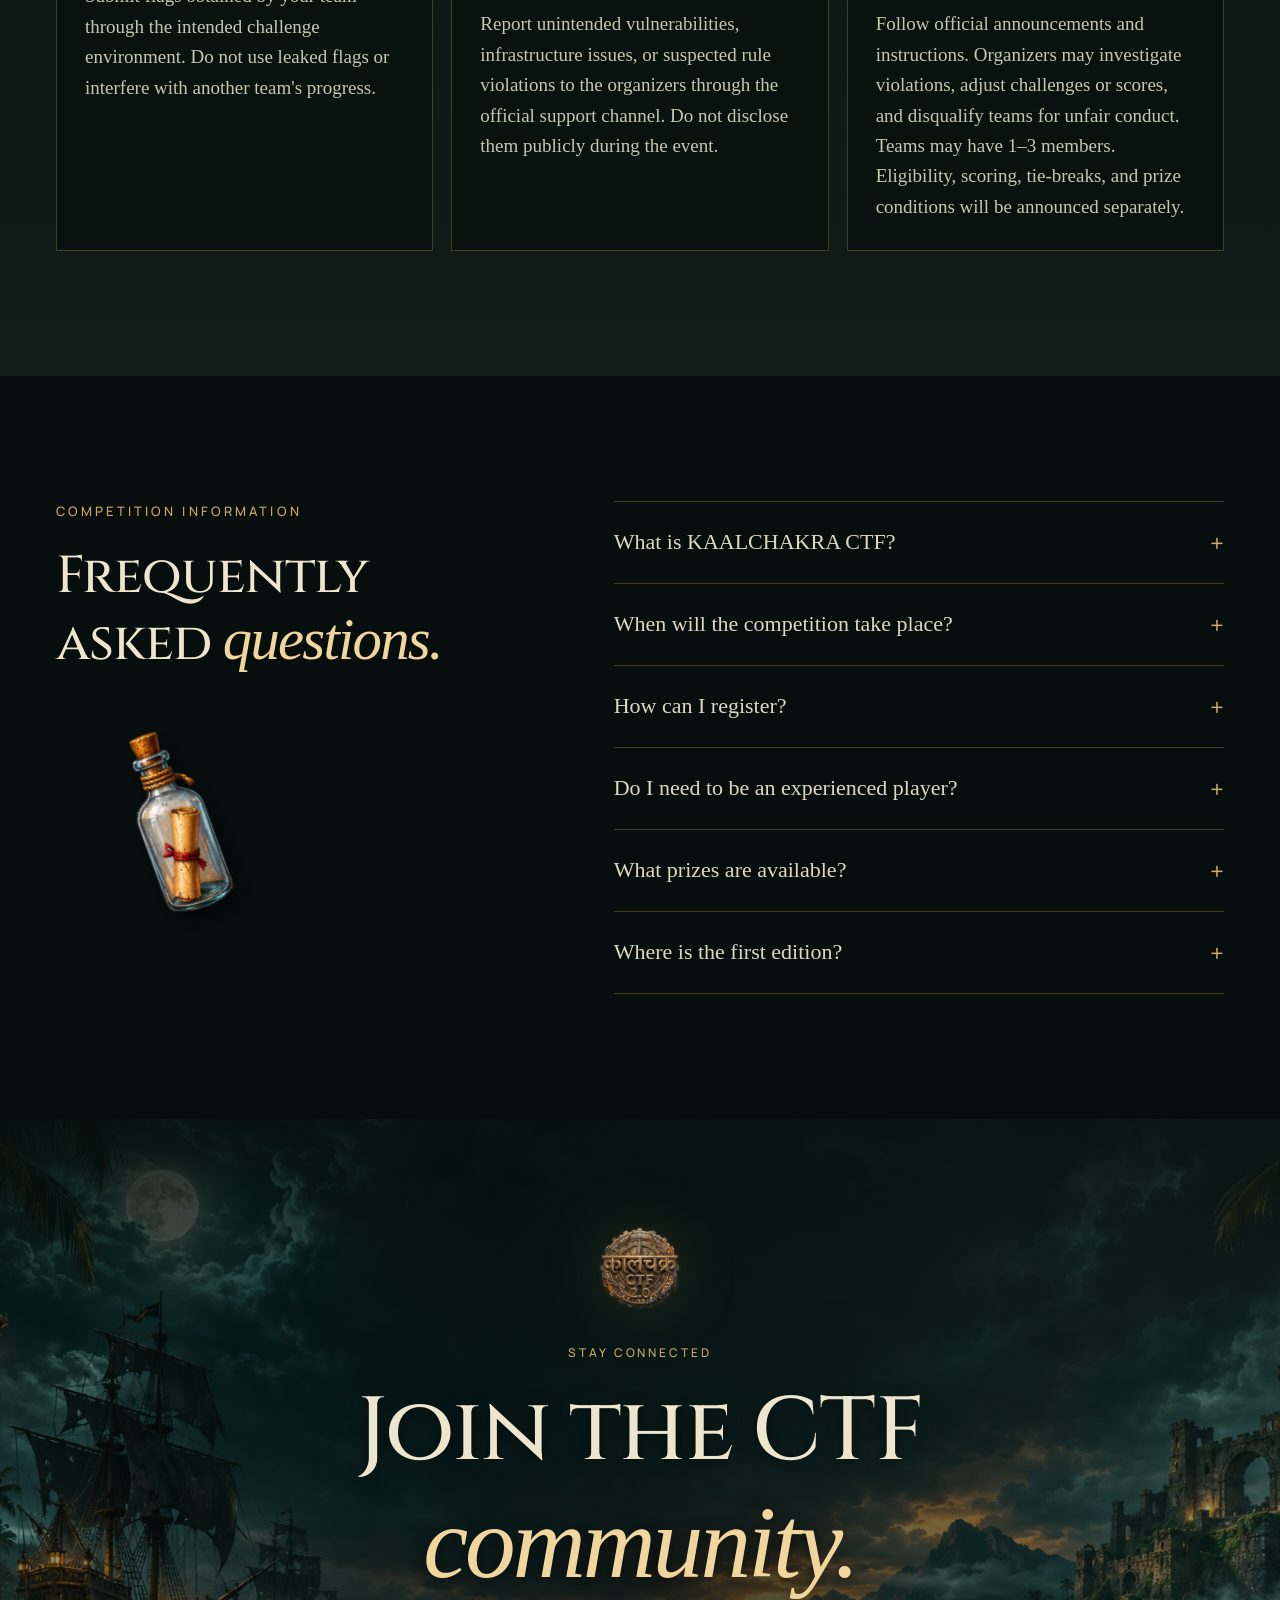
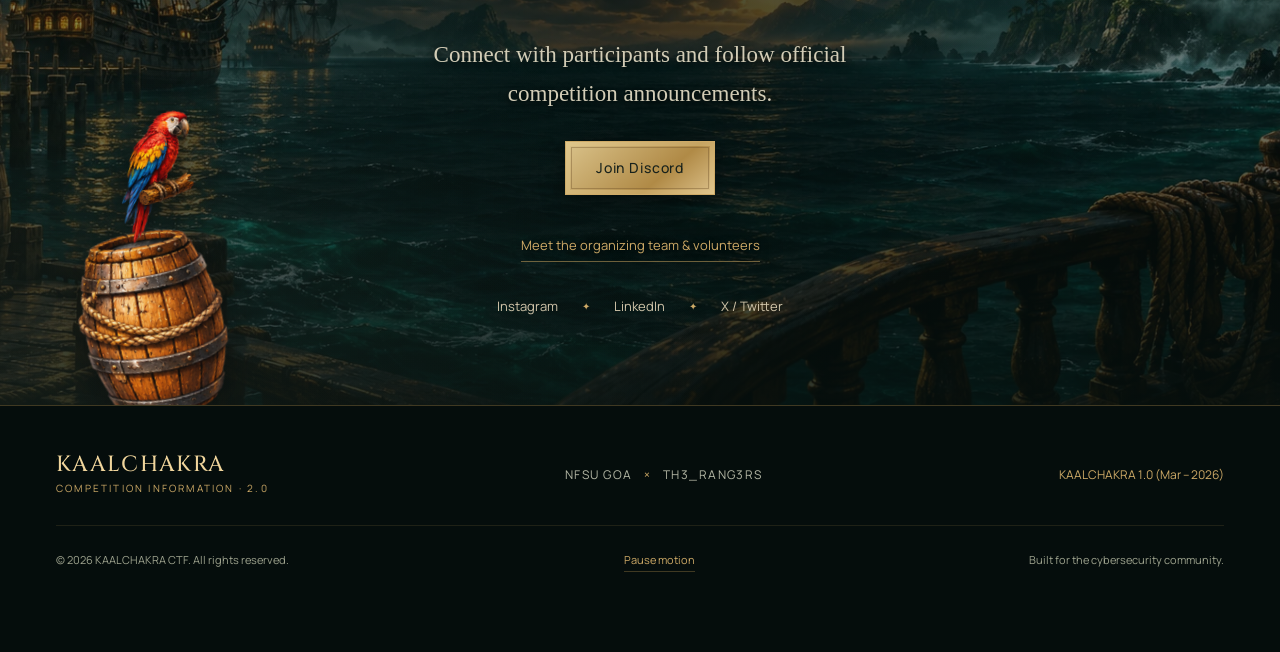
==== commit 0d8ad918: "Reveal Stellar logo colors on hover in dark mode" ====
--- a/index.html
+++ b/index.html
@@ -125,7 +125,7 @@
     <a class="sponsor-tile sponsor-tile-mono" href="https://cyberwarfare.live/" target="_blank" rel="noopener noreferrer" title="CyberWarFare Labs"><img src="images/sponsors/cwl_logo.png" alt="CyberWarFare Labs" loading="lazy" width="150" height="80"></a>
     <a class="sponsor-tile sponsor-tile-mono" href="https://www.apisecuniversity.com/" target="_blank" rel="noopener noreferrer" title="APIsec University"><img src="images/sponsors/apisec-logo.png" alt="APIsec University" loading="lazy" width="150" height="80"></a>
     <a class="sponsor-tile sponsor-tile-mono" href="https://beeceptor.com" target="_blank" rel="noopener noreferrer" title="Beeceptor"><img src="images/sponsors/beeceptor-logo-horizontal.png" alt="Beeceptor" loading="lazy" width="150" height="80"></a>
-    <a class="sponsor-tile sponsor-tile-mono" href="https://www.stellarinfo.com/" target="_blank" rel="noopener noreferrer" title="Stellar Data Recovery"><img src="images/sponsors/Stellar_Logo.svg" alt="Stellar Data Recovery" loading="lazy" width="150" height="80"></a>
+    <a class="sponsor-tile sponsor-tile-mono" href="https://www.stellarinfo.com/" target="_blank" rel="noopener noreferrer" title="Stellar Data Recovery"><img class="stellar-logo" src="images/sponsors/stellar-dark.svg" data-dark-src="images/sponsors/stellar-dark.svg" data-light-src="images/sponsors/Stellar_Logo.svg" alt="Stellar Data Recovery" loading="lazy" width="150" height="80"></a>
     <a class="sponsor-tile" href="http://thexssrat.com/" target="_blank" rel="noopener noreferrer" title="The XSS Rat"><img src="images/sponsors/xss.png" alt="The XSS Rat" loading="lazy" width="150" height="80"></a>
     <a class="sponsor-tile" href="https://hackerdna.com/" target="_blank" rel="noopener noreferrer" title="HackerDNA"><img src="images/sponsors/logo-full-dark.svg" alt="HackerDNA" loading="lazy" width="150" height="80"></a>
     <a class="sponsor-tile sponsor-tile-mono" href="https://ctf7.com/" target="_blank" rel="noopener noreferrer" title="CTF7"><img src="images/sponsors/CTF7-light.webp" alt="CTF7" loading="lazy" width="150" height="80"></a>
--- a/theme.css
+++ b/theme.css
@@ -3,3 +3,6 @@
 #theme-toggle:focus-visible { outline: 2px solid #ceaa67; outline-offset: 3px; }
 html[data-theme="light"] #theme-toggle { background: #fff8e7; color: #36271c; border-color: #8c5e2a; box-shadow: 0 4px 15px #54392733; }
 @media (max-width: 700px) { #theme-toggle { left: 12px; bottom: 12px; font-size: 11px; padding: 8px 12px; } }
+
+html[data-theme="dark"] img.stellar-logo { filter: brightness(0) invert(1); }
+html[data-theme="dark"] a:is(:hover, :focus-visible) img.stellar-logo { filter: none; }
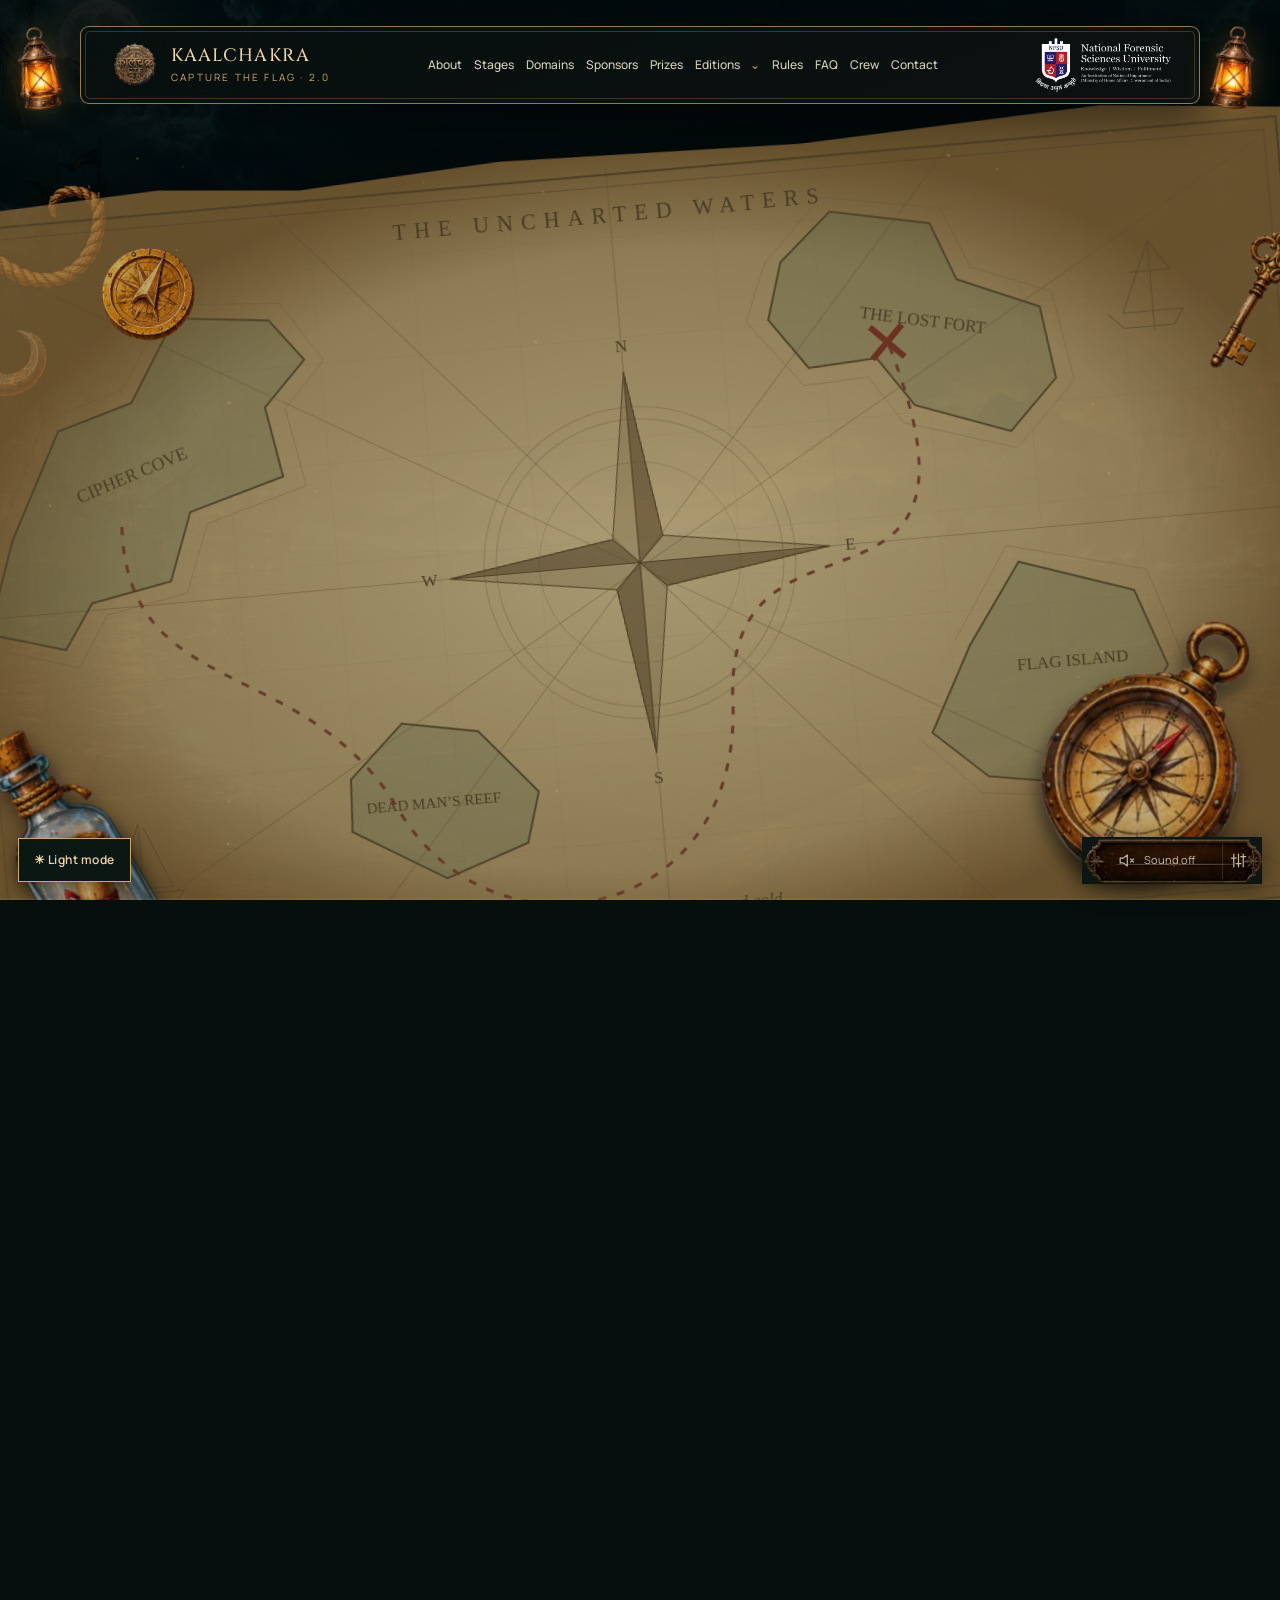
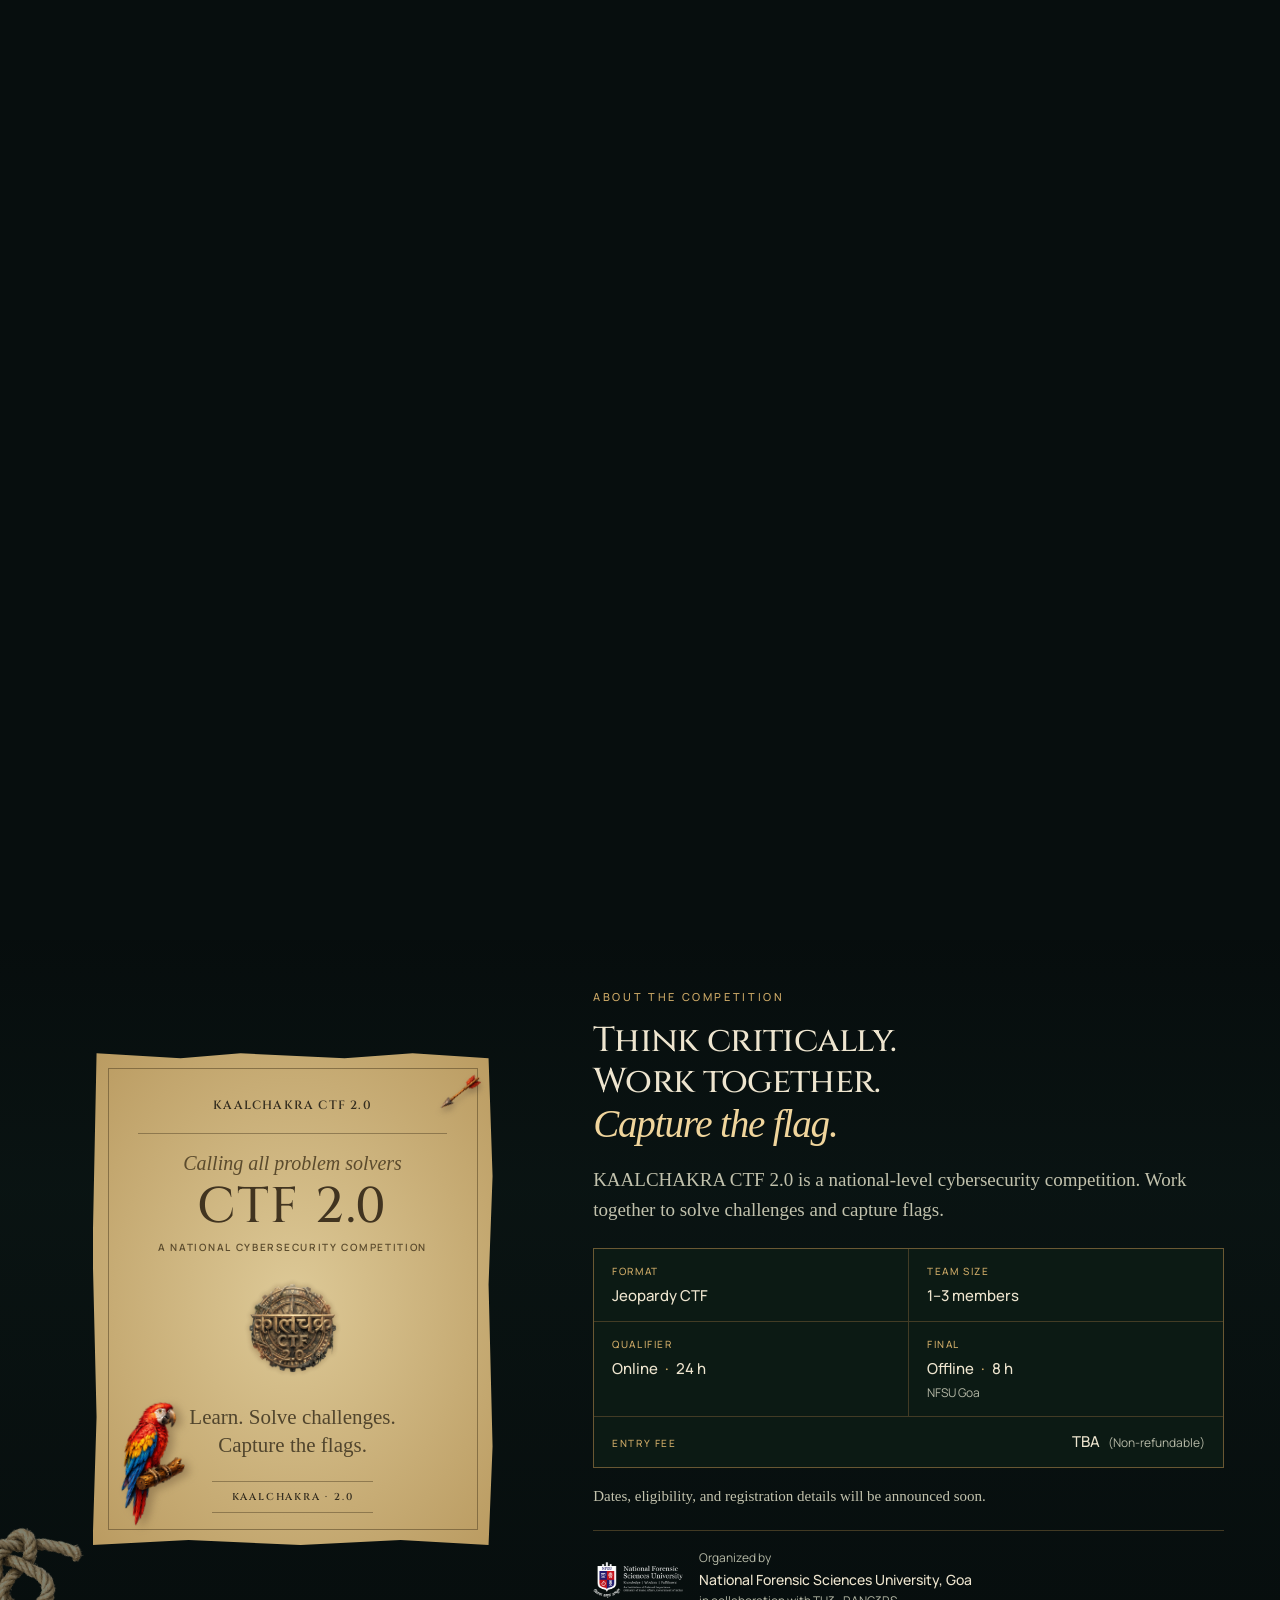
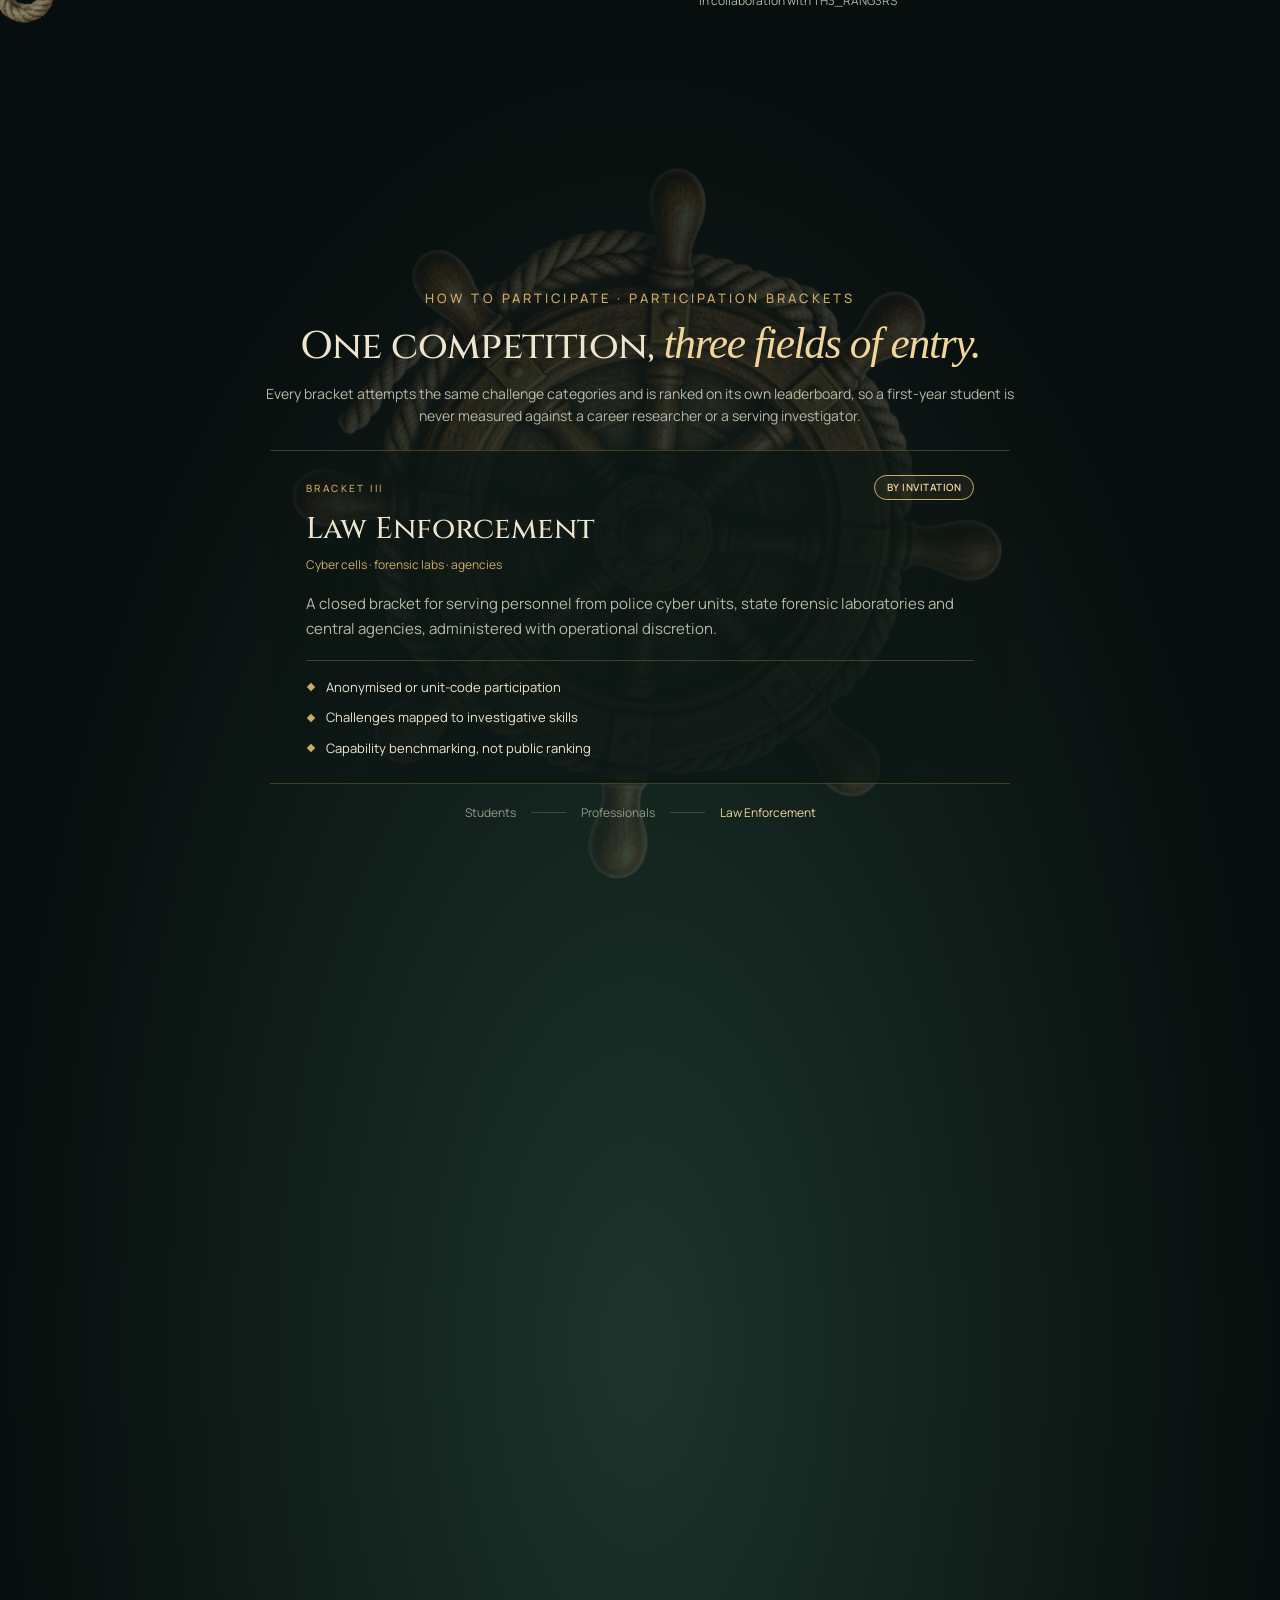
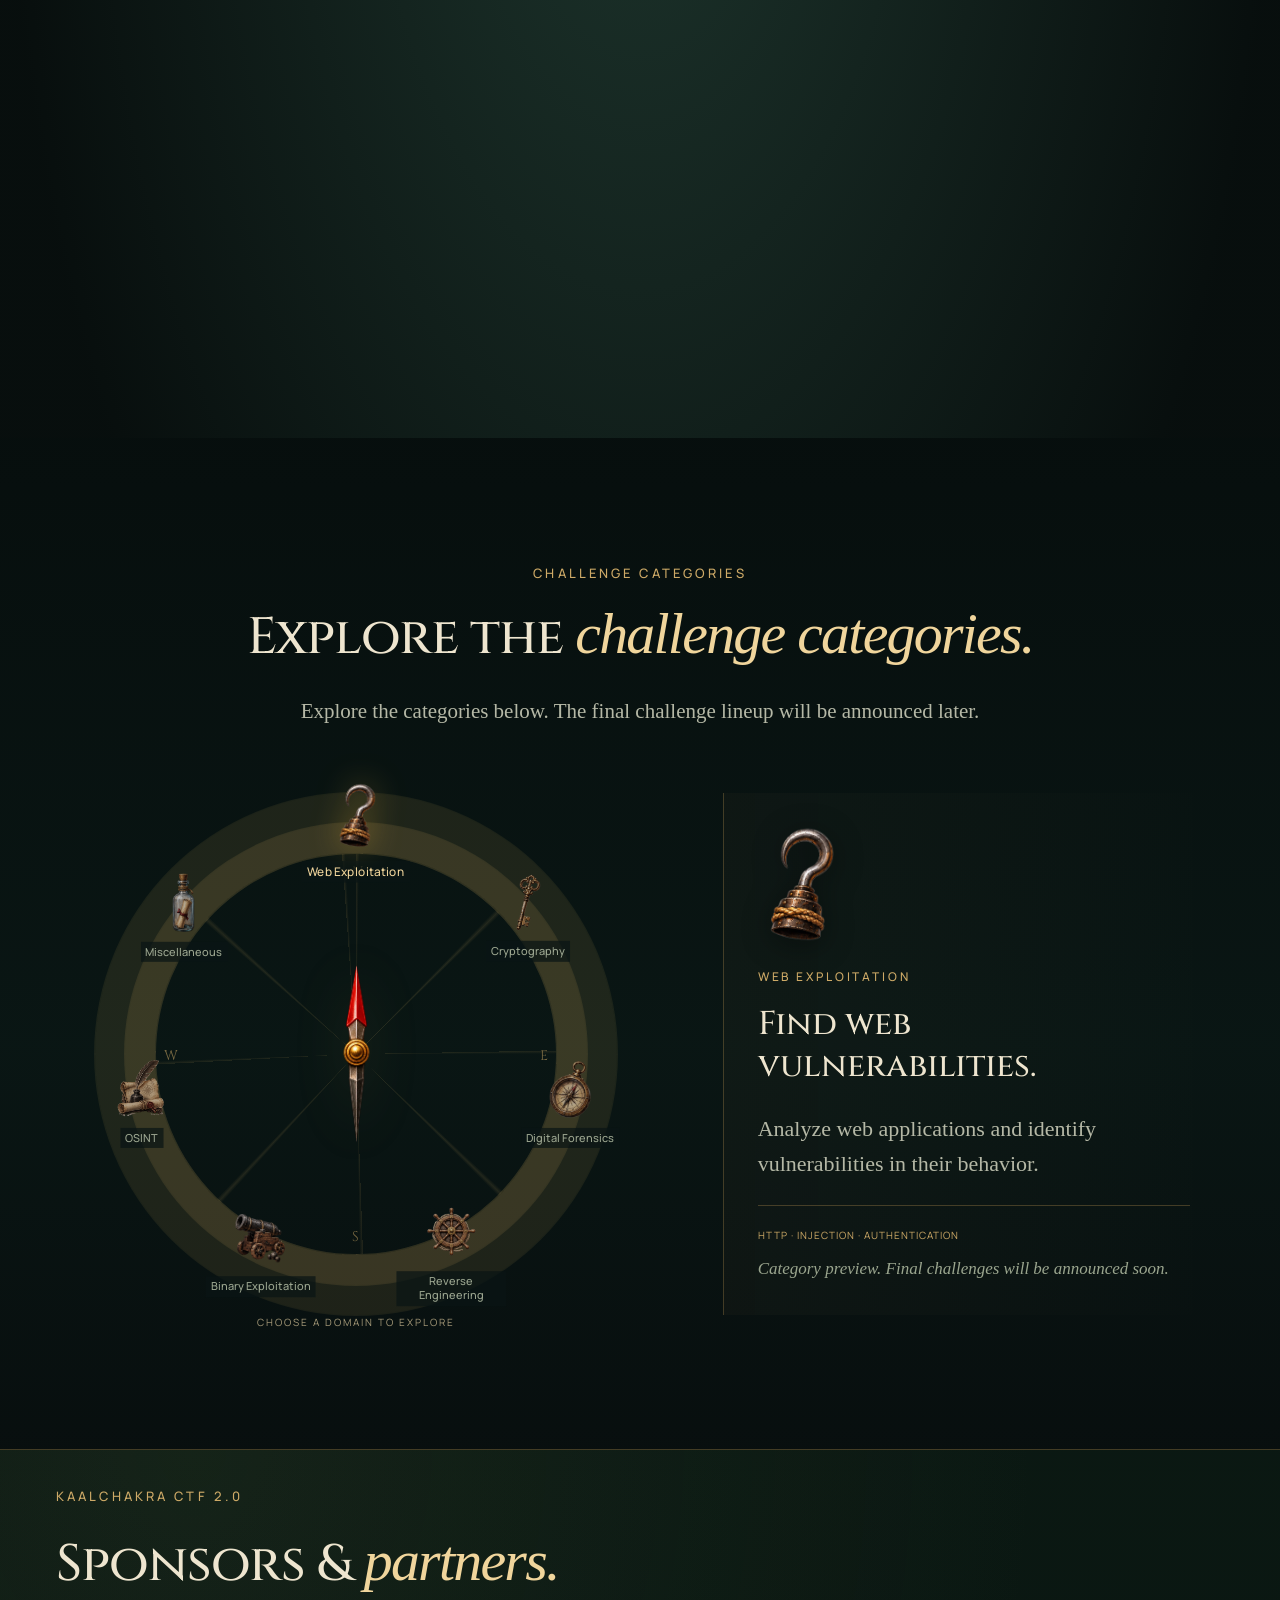
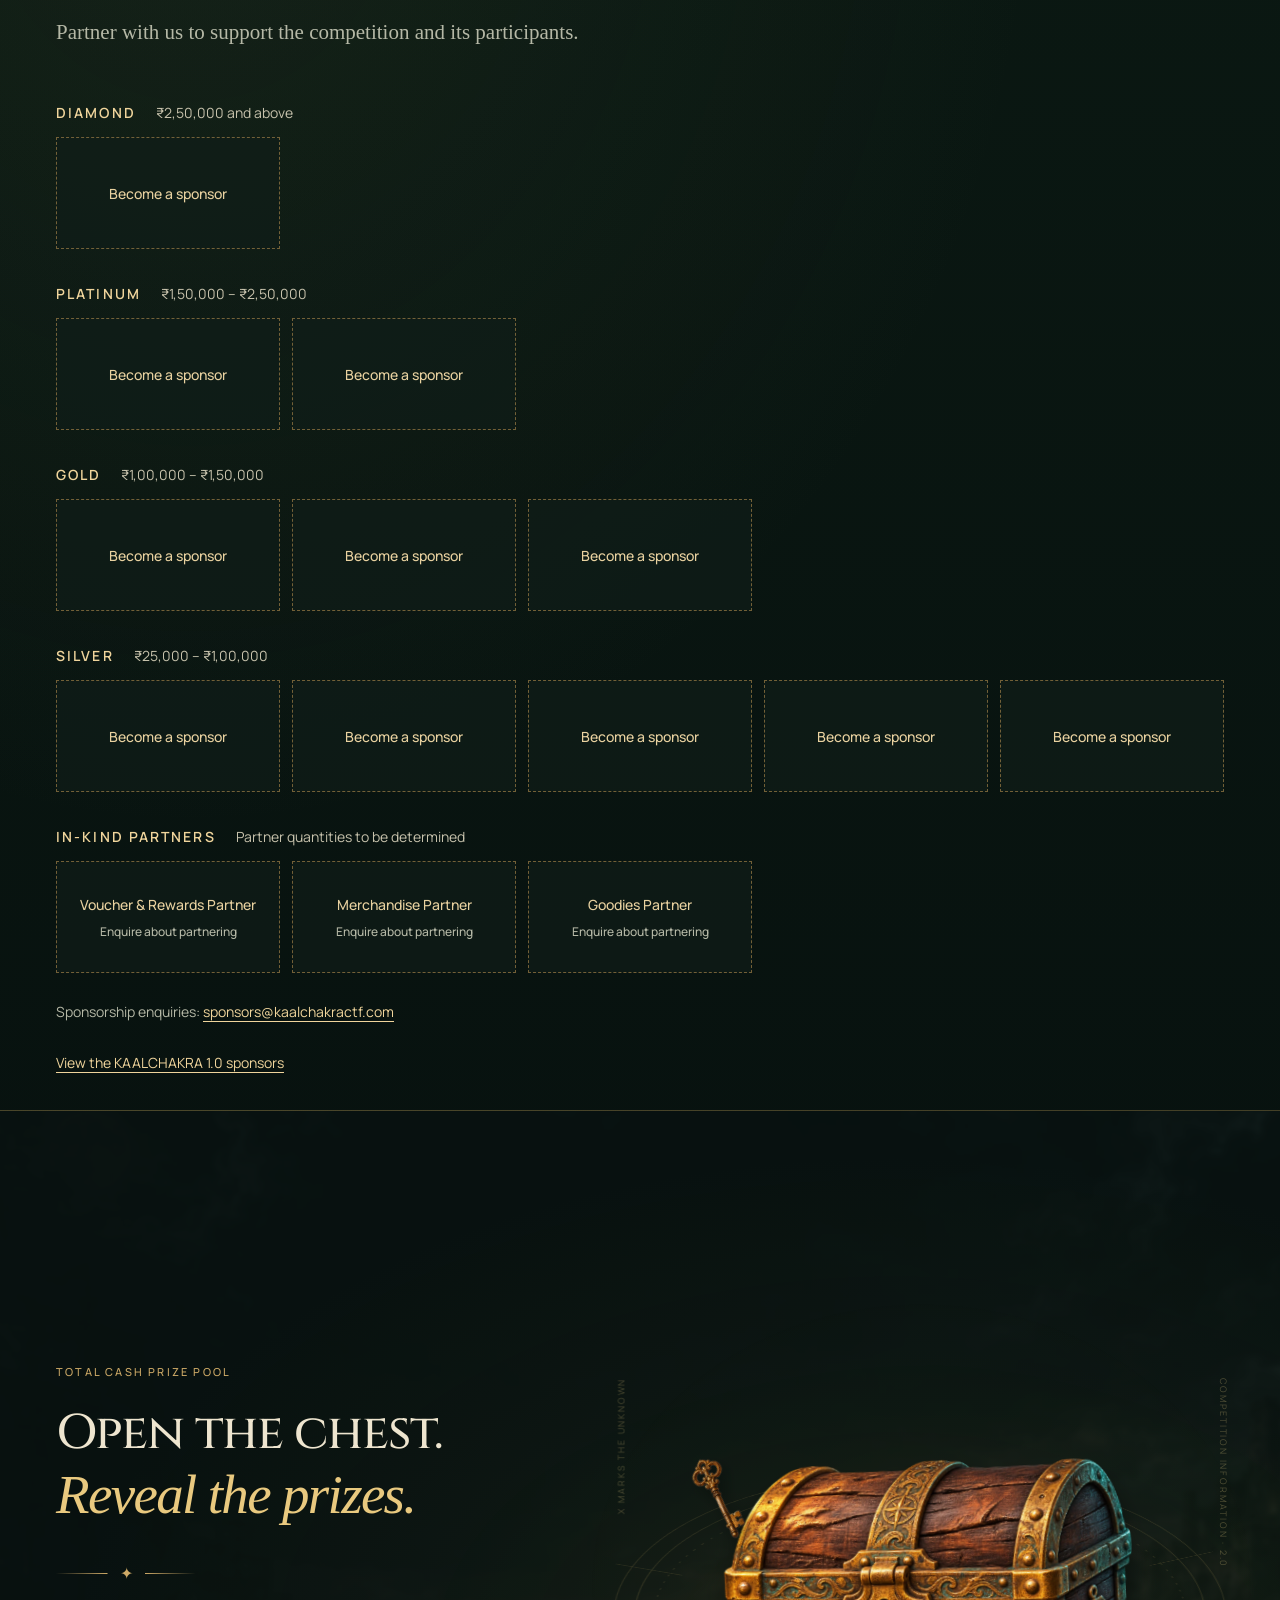
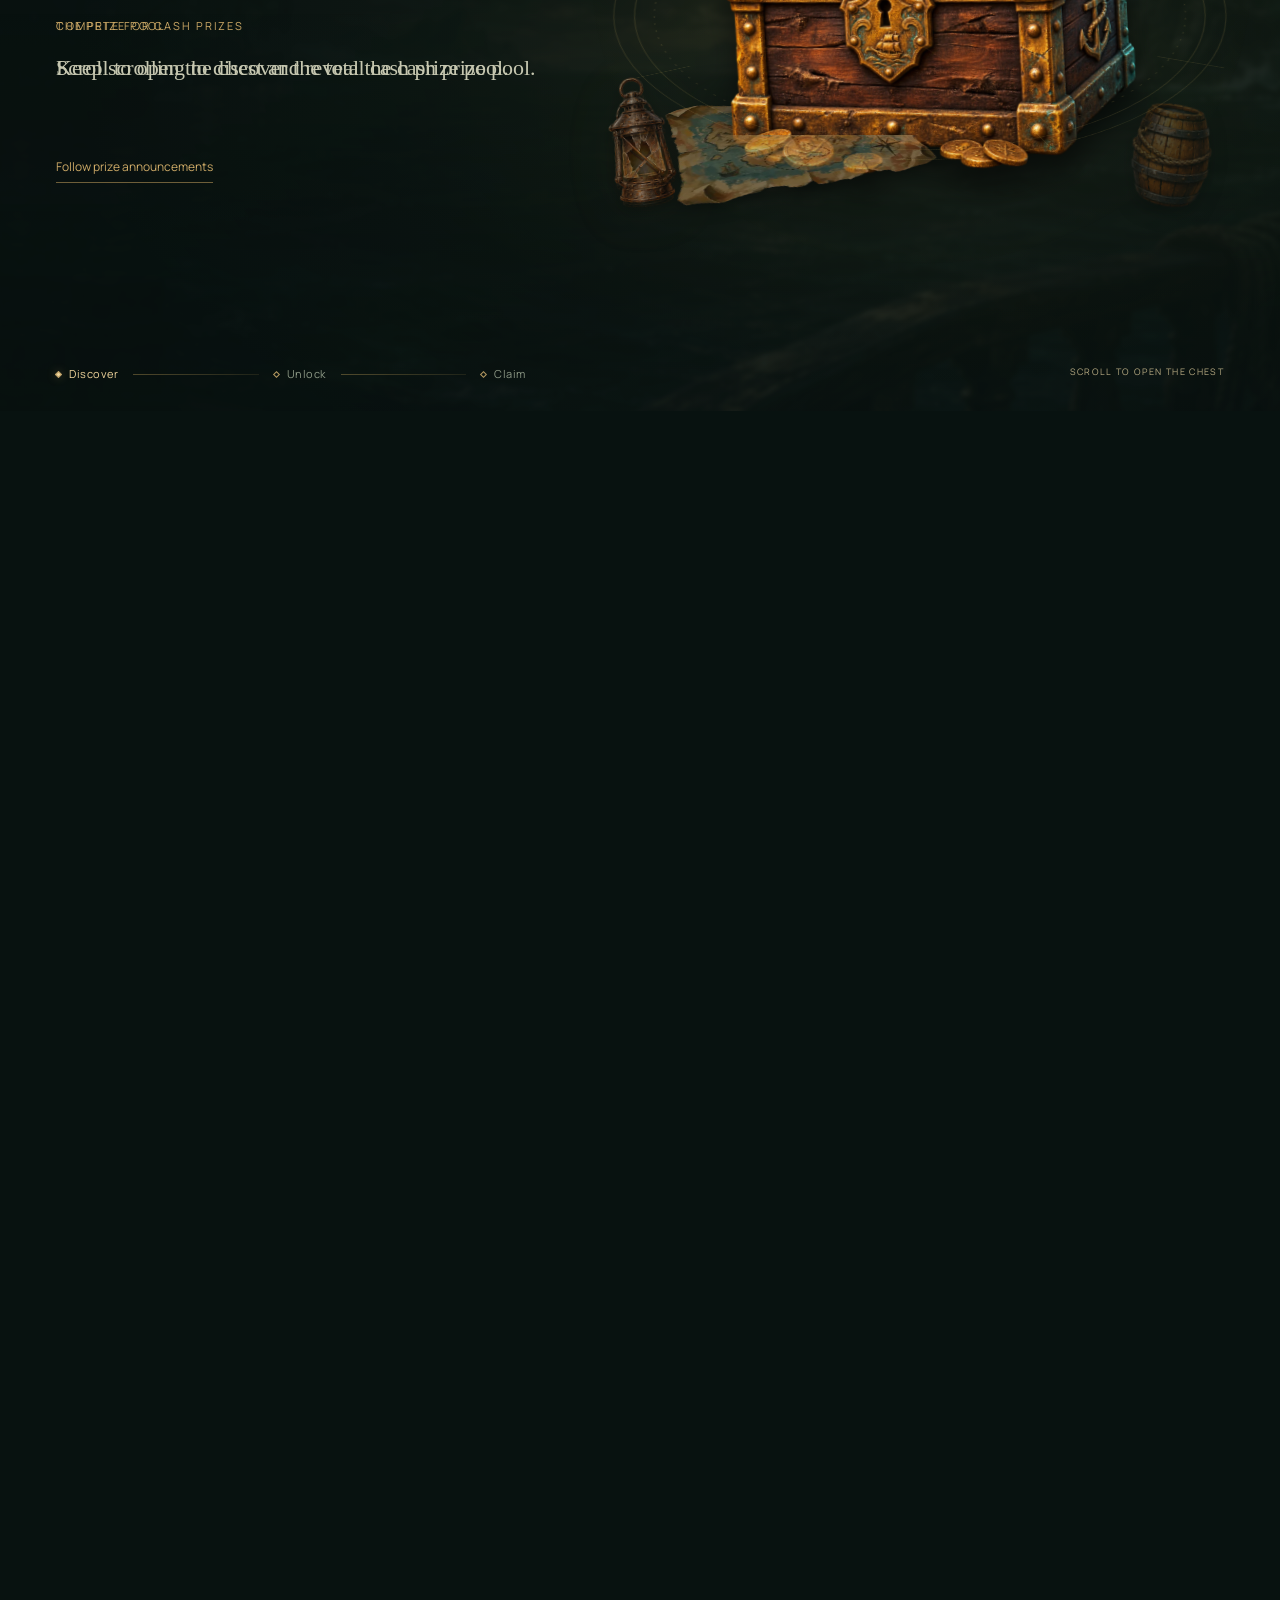
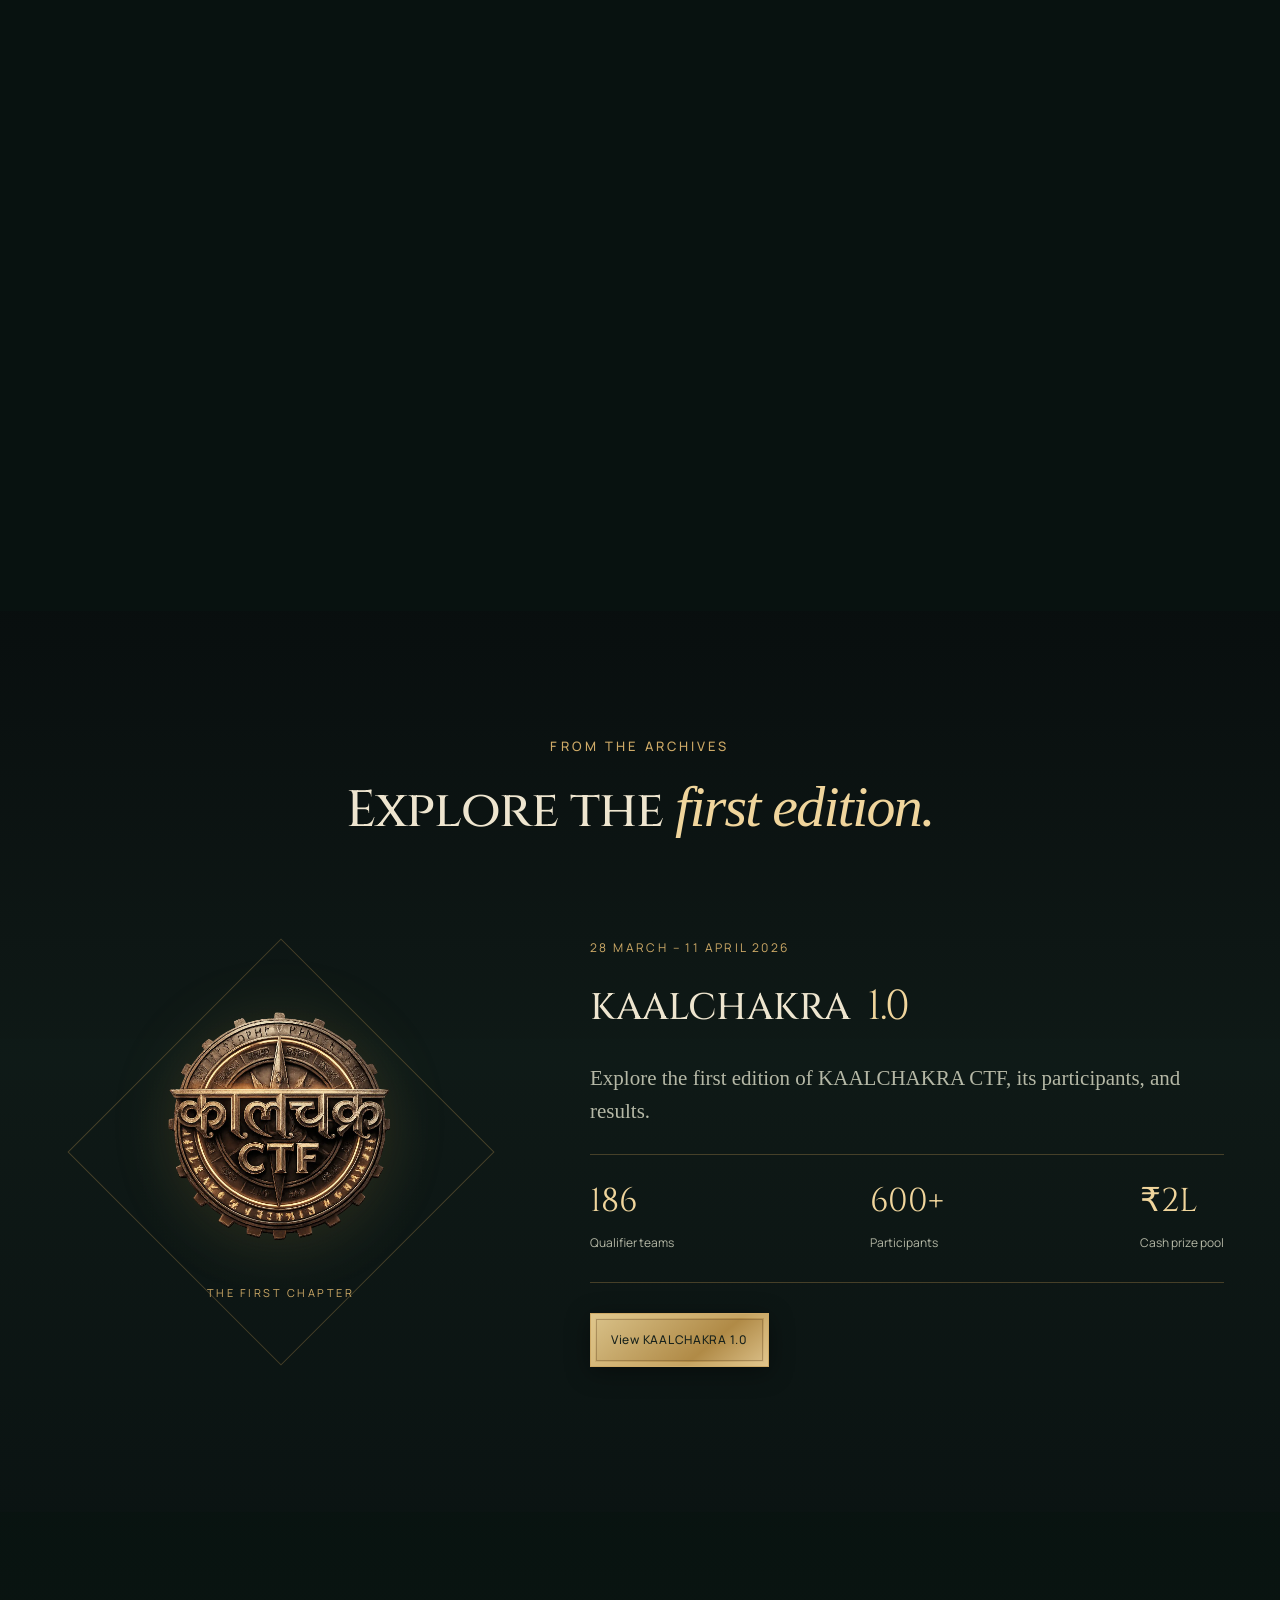
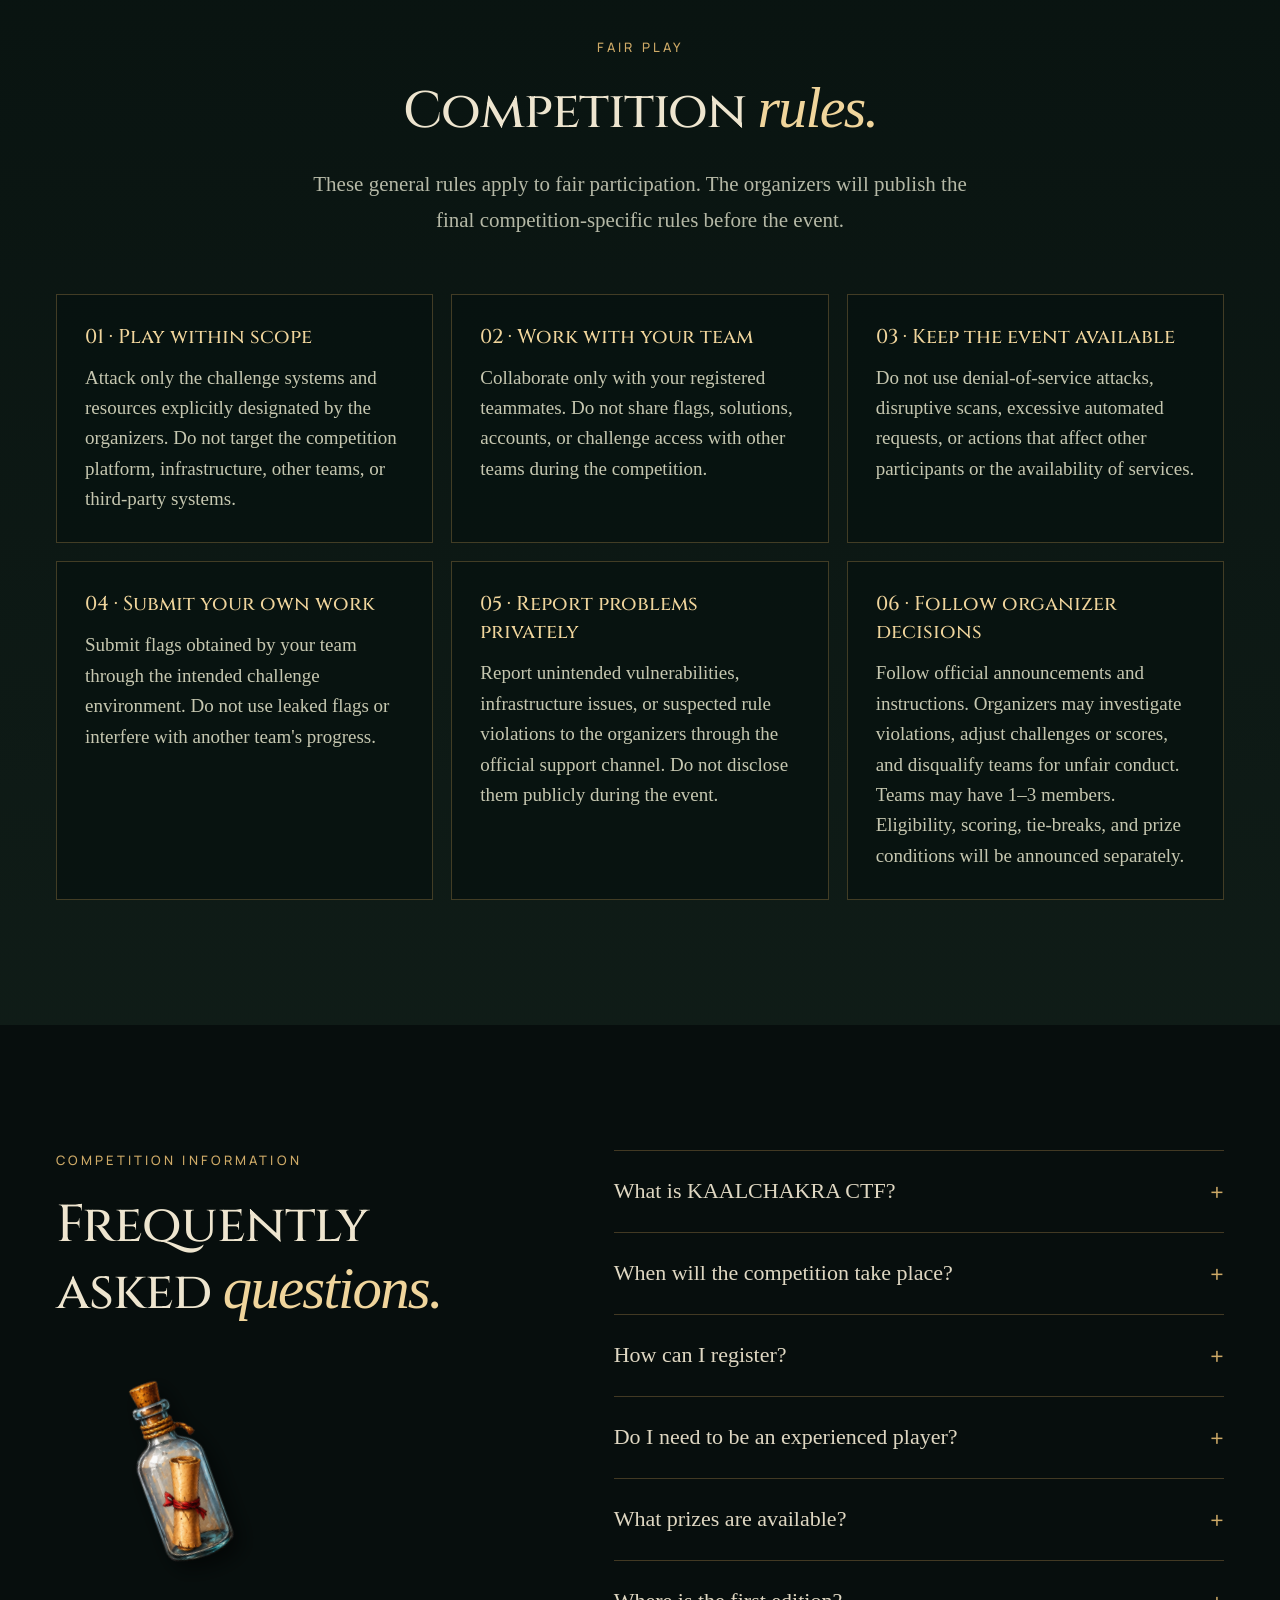
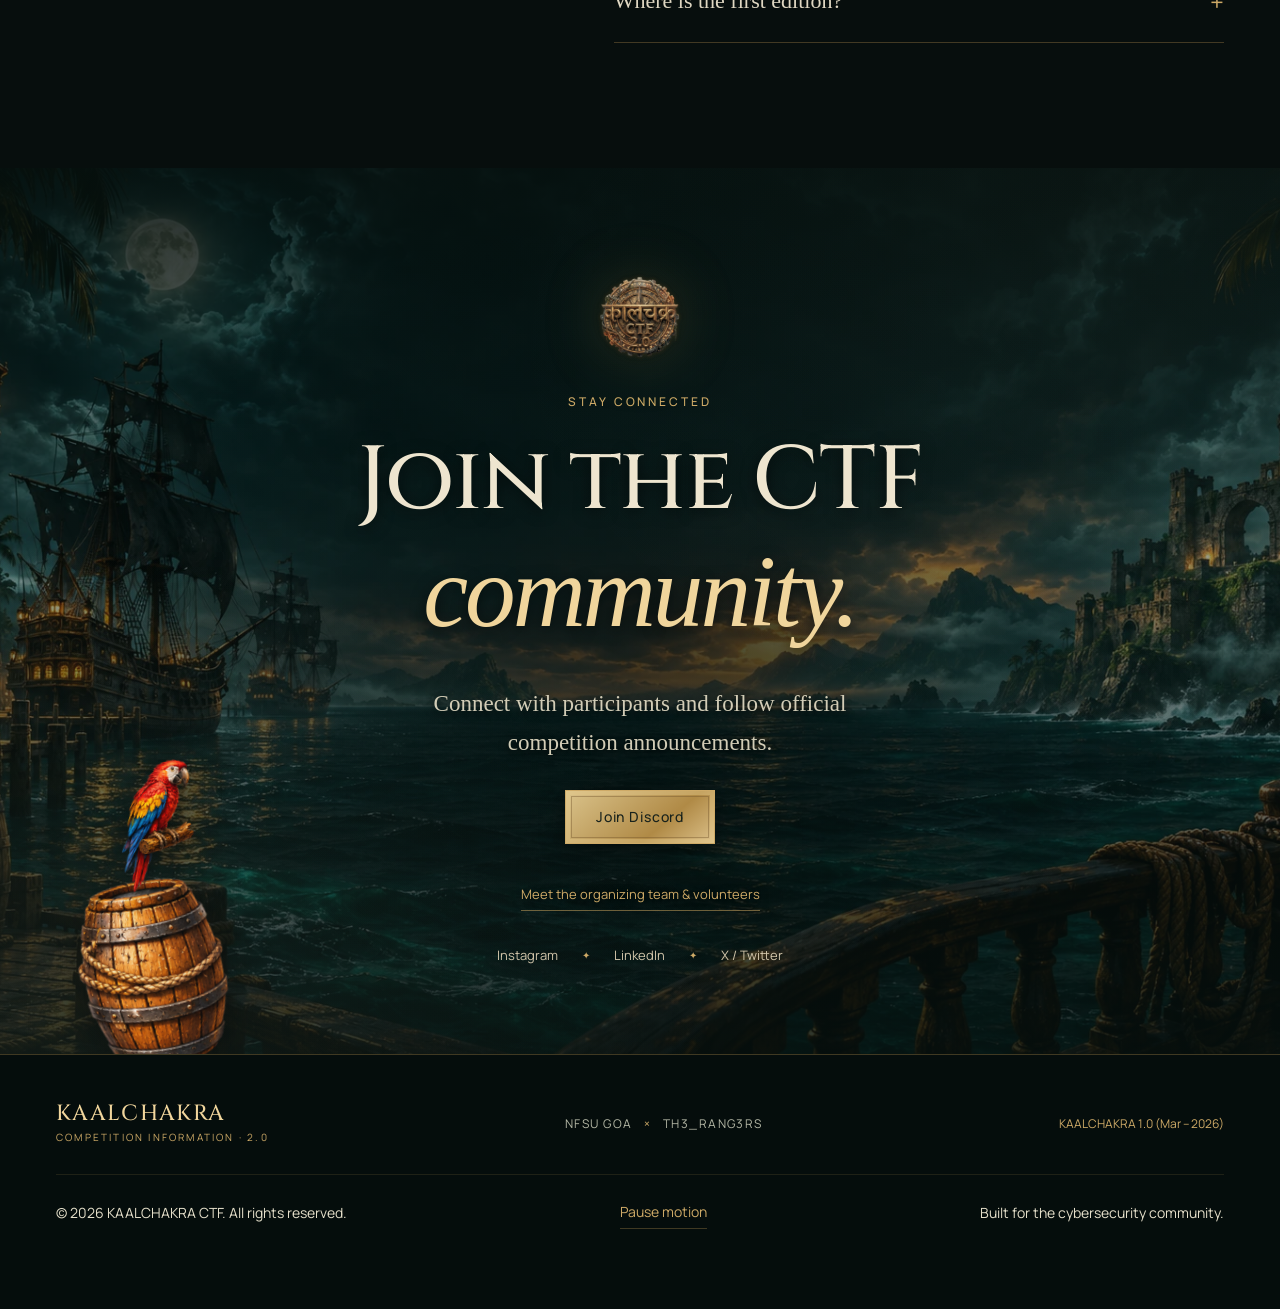
==== commit eb266420: "Optimize assets and update site" ====
--- a/index.html
+++ b/index.html
@@ -15,10 +15,11 @@
   <meta property="og:image:alt" content="A moonlit pirate harbor with tall ships and an island fortress">
   <meta name="twitter:card" content="summary_large_image">
   <meta name="twitter:image" content="https://kaalchakractf.com/images/2.0/cinematic/pirate-harbor.webp">
-  <link rel="icon" type="image/png" href="images/2.0/logo.png">
+  <link rel="icon" type="image/png" href="images/2.0/favicon.png">
+  <link rel="preload" as="image" href="images/2.0/cinematic/pirate-captain.webp">
   <link rel="preconnect" href="https://fonts.googleapis.com">
   <link rel="preconnect" href="https://fonts.gstatic.com" crossorigin>
-  <link href="https://fonts.googleapis.com/css2?family=Cinzel:wght@400;500;600;700;800;900&amp;family=IM+Fell+English:ital@0;1&amp;family=Manrope:wght@400;500;600;700&amp;display=swap" rel="stylesheet">
+  <link href="https://fonts.googleapis.com/css2?family=Cinzel:wght@400;500;600;700&amp;family=IM+Fell+English:ital@0;1&amp;family=Manrope:wght@400;500;600;700&amp;display=swap" rel="stylesheet">
   <link rel="stylesheet" href="pirate.css" data-dark="pirate.css" data-light="pirate-light.css" data-theme-style>
   <link rel="stylesheet" href="theme.css">
   <script src="theme.js"></script>
@@ -31,8 +32,8 @@
 <canvas id="sea-particles" aria-hidden="true"></canvas>
 <header class="site-header">
   <img class="nav-lantern nav-lantern-left" src="images/2.0/lantern_ok.png" alt="">
-  <a class="brand" href="#home" aria-label="KAALCHAKRA 2.0 home"><img class="nav-logo" src="images/2.0/logo.png" alt="" width="52" height="52"><span>KAALCHAKRA<small>CAPTURE THE FLAG · 2.0</small></span></a>
-  <nav id="navigation" aria-label="Main navigation"><a href="#about">About</a><a href="#journey">Stages</a><a href="#challenges">Domains</a><a href="#bounty">Prizes</a><details class="edition-menu"><summary>Editions <span aria-hidden="true">⌄</span></summary><div><a href="1.0/index.html">1.0 <span>(Mar – 2026)</span><small>View the first edition</small></a></div></details><a href="#rules">Rules</a><a href="#faq">FAQ</a><a href="crew.html">Crew</a><a href="#crew">Contact</a></nav>
+  <a class="brand" href="#home" aria-label="KAALCHAKRA 2.0 home"><img class="nav-logo" src="images/2.0/logo.webp" alt="" width="52" height="52"><span>KAALCHAKRA<small>CAPTURE THE FLAG · 2.0</small></span></a>
+  <nav id="navigation" aria-label="Main navigation"><a href="#about">About</a><a href="#journey">Stages</a><a href="#challenges">Domains</a><a href="#sponsors">Sponsors</a><a href="#bounty">Prizes</a><details class="edition-menu"><summary>Editions <span aria-hidden="true">⌄</span></summary><div><a href="1.0/index.html">1.0 <span>(Mar – 2026)</span><small>View the first edition</small></a></div></details><a href="#rules">Rules</a><a href="#faq">FAQ</a><a href="crew.html">Crew</a><a href="#crew">Contact</a></nav>
   <img class="nav-institute" src="images/emblem.png" alt="NFSU Goa" width="48" height="58">
   <button class="menu-toggle" aria-expanded="false" aria-controls="navigation" aria-label="Toggle navigation"><span></span><span></span></button>
   <img class="nav-lantern nav-lantern-right" src="images/2.0/lantern_ok.png" alt="">
@@ -42,7 +43,7 @@
  <div class="intro-stage">
   <div class="intro-brand">
    <p class="eyebrow host-kicker">NATIONAL FORENSIC SCIENCES UNIVERSITY, GOA<br><span>×</span><br>TH3_RANG3RS PRESENT</p>
-   <div class="emblem-stage"><div class="emblem-orbit" aria-hidden="true"></div><img class="hero-emblem" src="images/2.0/logo.png" alt="Kaalchakra pirate compass emblem" width="938" height="938"></div>
+   <div class="emblem-stage"><div class="emblem-orbit" aria-hidden="true"></div><img class="hero-emblem" src="images/2.0/logo.webp" alt="Kaalchakra pirate compass emblem" width="938" height="938"></div>
    <p class="edition-kicker">NATIONAL LEVEL COMPETITION</p>
    <h1>KAALCHAKRA CTF<span>2.0</span></h1>
    <p class="hero-tagline">Solve challenges. <em>Capture flags.</em></p>
@@ -54,12 +55,12 @@
   <img class="captain intro-foreground" src="images/2.0/cinematic/pirate-captain.webp" alt="A pirate captain surveys the uncharted sea" width="700" height="1050">
   <img class="intro-rope" src="images/2.0/hooked_rope.png" alt="" aria-hidden="true">
   <img class="intro-crab" src="images/2.0/crab.png" alt="" aria-hidden="true">
-  <div class="scene-two" aria-hidden="true"><div class="scene-chart"><img class="chart-image" src="assets/sea-chart.svg" alt=""><img class="chart-compass" src="images/2.0/compass.png" alt=""><img class="chart-bottle" src="images/2.0/bottle.png" alt=""><img class="chart-key" src="images/2.0/key.png" alt=""><img class="chart-coin" src="images/2.0/coin.png" alt=""></div></div>
+  <div class="scene-two" aria-hidden="true"><div class="scene-chart"><img class="chart-image" src="assets/sea-chart.svg" alt=""><img class="chart-compass" src="images/2.0/compass.webp" alt=""><img class="chart-bottle" src="images/2.0/bottle.png" alt=""><img class="chart-key" src="images/2.0/key.png" alt=""><img class="chart-coin" src="images/2.0/coin.png" alt=""></div></div>
   <div class="intro-story"><p class="eyebrow">KAALCHAKRA CTF 2.0</p><h2>Test your skills.<br><em>Capture the flag.</em></h2><p>Explore cybersecurity challenges, solve problems,<br>and compete with participants across India.</p></div>
  </div>
 </section>
 <section class="about section" id="about"><img class="about-rope" src="images/2.0/rope1.png" alt="" aria-hidden="true" loading="lazy"><div class="container about-layout">
- <div class="dispatch reveal"><img class="paper-arrow" src="images/2.0/arrow.png" alt="" aria-hidden="true" loading="lazy"><span class="dispatch-top">KAALCHAKRA CTF 2.0</span><div class="dispatch-rule"></div><p class="dispatch-small">Calling all problem solvers</p><h2>CTF 2.0</h2><p class="dispatch-sub">A NATIONAL CYBERSECURITY COMPETITION</p><img src="images/2.0/logo.png" alt="" width="150" height="150" loading="lazy"><p>Learn. Solve challenges.<br>Capture the flags.</p><span class="dispatch-seal">KAALCHAKRA · 2.0</span><img class="dispatch-parrot" src="images/2.0/parrot.png" alt="" loading="lazy"></div>
+ <div class="dispatch reveal"><img class="paper-arrow" src="images/2.0/arrow.png" alt="" aria-hidden="true" loading="lazy"><span class="dispatch-top">KAALCHAKRA CTF 2.0</span><div class="dispatch-rule"></div><p class="dispatch-small">Calling all problem solvers</p><h2>CTF 2.0</h2><p class="dispatch-sub">A NATIONAL CYBERSECURITY COMPETITION</p><img src="images/2.0/logo.webp" alt="" width="150" height="150" loading="lazy"><p>Learn. Solve challenges.<br>Capture the flags.</p><span class="dispatch-seal">KAALCHAKRA · 2.0</span><img class="dispatch-parrot" src="images/2.0/parrot.png" alt="" loading="lazy"></div>
  <div class="about-copy reveal"><p class="eyebrow">ABOUT THE COMPETITION</p><h2>Think critically.<br>Work together.<br><em>Capture the flag.</em></h2><div class="gold-rule" aria-hidden="true">✦</div><p>KAALCHAKRA CTF 2.0 is a national-level cybersecurity competition. Work together to solve challenges and capture flags.</p><dl class="competition-facts" aria-label="Competition details">
  <div><dt>Format</dt><dd>Jeopardy CTF</dd></div>
  <div><dt>Team size</dt><dd>1&ndash;3 members</dd></div>
@@ -70,7 +71,7 @@
 </div></section>
 <section class="journey-wrapper participation-tracks" id="journey" aria-labelledby="journey-title"><div class="journey-stage">
  <div class="journey-heading"><p class="eyebrow">HOW TO PARTICIPATE &middot; PARTICIPATION BRACKETS</p><h2 id="journey-title">One competition, <em>three fields of entry.</em></h2><p class="tracks-intro">Every bracket attempts the same challenge categories and is ranked on its own leaderboard, so a first-year student is never measured against a career researcher or a serving investigator.</p></div>
- <div class="journey-wheel" aria-hidden="true"><img src="images/2.0/ship_wheel.png" alt=""></div>
+ <div class="journey-wheel" aria-hidden="true"><img src="images/2.0/ship_wheel.webp" alt=""></div>
  <div class="journey-window"><div class="journey-track">
   <article class="journey-card">
    <div class="track-meta"><p class="eyebrow">BRACKET I</p><span class="track-access">Open</span></div><h3>Students</h3><p class="track-audience">UG &amp; PG &middot; recognised institutions</p>
@@ -90,51 +91,51 @@
  </div></div>
  <div class="journey-markers" aria-label="Participation tracks"><span class="active">Students</span><i></i><span>Professionals</span><i></i><span>Law Enforcement</span></div>
 </div></section>
-<section class="domains section" id="challenges"><div class="container"><div class="section-heading reveal"><p class="eyebrow">CHALLENGE CATEGORIES</p><h2>Explore the <em>challenge categories.</em></h2><p>Explore the categories below. The final challenge lineup will be announced later.</p></div><div class="domain-layout reveal"><div class="domain-chart"><div class="chart-rings" aria-hidden="true"><span>N</span><span>E</span><span>S</span><span>W</span></div><div class="domain-wheel" aria-hidden="true"><div class="domain-wheel-rotor"><img src="images/2.0/needle.png" alt="" width="887" height="1774"></div></div><div class="domain-tabs" role="tablist" aria-label="Challenge domains">
+<section class="domains section" id="challenges"><div class="container"><div class="section-heading reveal"><p class="eyebrow">CHALLENGE CATEGORIES</p><h2>Explore the <em>challenge categories.</em></h2><p>Explore the categories below. The final challenge lineup will be announced later.</p></div><div class="domain-layout reveal"><div class="domain-chart"><div class="chart-rings" aria-hidden="true"><span>N</span><span>E</span><span>S</span><span>W</span></div><div class="domain-wheel" aria-hidden="true"><div class="domain-wheel-rotor"><img src="images/2.0/needle.webp" alt="" width="887" height="1774"></div></div><div class="domain-tabs" role="tablist" aria-label="Challenge domains">
 <button class="domain-tab active" role="tab" id="tab-web" aria-selected="true" aria-controls="domain-web" tabindex="0" style="--angle:-90.0deg"><span><img src="images/2.0/hook.png" alt="" loading="lazy"><b>Web Exploitation</b></span></button>
 <button class="domain-tab" role="tab" id="tab-crypto" aria-selected="false" aria-controls="domain-crypto" tabindex="-1" style="--angle:-38.57142857142857deg"><span><img src="images/2.0/key.png" alt="" loading="lazy"><b>Cryptography</b></span></button>
-<button class="domain-tab" role="tab" id="tab-forensics" aria-selected="false" aria-controls="domain-forensics" tabindex="-1" style="--angle:12.857142857142861deg"><span><img src="images/2.0/compass.png" alt="" loading="lazy"><b>Digital Forensics</b></span></button>
-<button class="domain-tab" role="tab" id="tab-reverse" aria-selected="false" aria-controls="domain-reverse" tabindex="-1" style="--angle:64.28571428571428deg"><span><img src="images/2.0/ship_wheel.png" alt="" loading="lazy"><b>Reverse Engineering</b></span></button>
+<button class="domain-tab" role="tab" id="tab-forensics" aria-selected="false" aria-controls="domain-forensics" tabindex="-1" style="--angle:12.857142857142861deg"><span><img src="images/2.0/compass.webp" alt="" loading="lazy"><b>Digital Forensics</b></span></button>
+<button class="domain-tab" role="tab" id="tab-reverse" aria-selected="false" aria-controls="domain-reverse" tabindex="-1" style="--angle:64.28571428571428deg"><span><img src="images/2.0/ship_wheel.webp" alt="" loading="lazy"><b>Reverse Engineering</b></span></button>
 <button class="domain-tab" role="tab" id="tab-pwn" aria-selected="false" aria-controls="domain-pwn" tabindex="-1" style="--angle:115.71428571428572deg"><span><img src="images/2.0/cannon.png" alt="" loading="lazy"><b>Binary Exploitation</b></span></button>
 <button class="domain-tab" role="tab" id="tab-osint" aria-selected="false" aria-controls="domain-osint" tabindex="-1" style="--angle:167.14285714285717deg"><span><img src="images/2.0/ink_paper.png" alt="" loading="lazy"><b>OSINT</b></span></button>
 <button class="domain-tab" role="tab" id="tab-misc" aria-selected="false" aria-controls="domain-misc" tabindex="-1" style="--angle:218.57142857142856deg"><span><img src="images/2.0/bottle.png" alt="" loading="lazy"><b>Miscellaneous</b></span></button>
 </div><p class="chart-caption">CHOOSE A DOMAIN TO EXPLORE</p></div><div class="domain-details"><article class="domain-panel" role="tabpanel" id="domain-web" aria-labelledby="tab-web" tabindex="0"><img src="images/2.0/hook.png" alt="" loading="lazy"><p class="eyebrow">WEB EXPLOITATION</p><h3>Find web vulnerabilities.</h3><p>Analyze web applications and identify vulnerabilities in their behavior.</p><span class="domain-tags">HTTP · INJECTION · AUTHENTICATION</span><span class="manifest-note">Category preview. Final challenges will be announced soon.</span></article>
 <article class="domain-panel" role="tabpanel" id="domain-crypto" aria-labelledby="tab-crypto" tabindex="0" hidden><img src="images/2.0/key.png" alt="" loading="lazy"><p class="eyebrow">CRYPTOGRAPHY</p><h3>Break the cipher.</h3><p>Analyze encryption, ciphers, and mathematical weaknesses to recover hidden information.</p><span class="domain-tags">CIPHERS · KEYS · MATHEMATICS</span><span class="manifest-note">Category preview. Final challenges will be announced soon.</span></article>
-<article class="domain-panel" role="tabpanel" id="domain-forensics" aria-labelledby="tab-forensics" tabindex="0" hidden><img src="images/2.0/compass.png" alt="" loading="lazy"><p class="eyebrow">DIGITAL FORENSICS</p><h3>Investigate the evidence.</h3><p>Examine files, memory, and network traffic to find digital evidence.</p><span class="domain-tags">ARTIFACTS · MEMORY · PACKETS</span><span class="manifest-note">Category preview. Final challenges will be announced soon.</span></article>
-<article class="domain-panel" role="tabpanel" id="domain-reverse" aria-labelledby="tab-reverse" tabindex="0" hidden><img src="images/2.0/ship_wheel.png" alt="" loading="lazy"><p class="eyebrow">REVERSE ENGINEERING</p><h3>Understand the program.</h3><p>Analyze a program to understand its logic and find the flag.</p><span class="domain-tags">BINARIES · ASSEMBLY · LOGIC</span><span class="manifest-note">Category preview. Final challenges will be announced soon.</span></article>
+<article class="domain-panel" role="tabpanel" id="domain-forensics" aria-labelledby="tab-forensics" tabindex="0" hidden><img src="images/2.0/compass.webp" alt="" loading="lazy"><p class="eyebrow">DIGITAL FORENSICS</p><h3>Investigate the evidence.</h3><p>Examine files, memory, and network traffic to find digital evidence.</p><span class="domain-tags">ARTIFACTS · MEMORY · PACKETS</span><span class="manifest-note">Category preview. Final challenges will be announced soon.</span></article>
+<article class="domain-panel" role="tabpanel" id="domain-reverse" aria-labelledby="tab-reverse" tabindex="0" hidden><img src="images/2.0/ship_wheel.webp" alt="" loading="lazy"><p class="eyebrow">REVERSE ENGINEERING</p><h3>Understand the program.</h3><p>Analyze a program to understand its logic and find the flag.</p><span class="domain-tags">BINARIES · ASSEMBLY · LOGIC</span><span class="manifest-note">Category preview. Final challenges will be announced soon.</span></article>
 <article class="domain-panel" role="tabpanel" id="domain-pwn" aria-labelledby="tab-pwn" tabindex="0" hidden><img src="images/2.0/cannon.png" alt="" loading="lazy"><p class="eyebrow">BINARY EXPLOITATION</p><h3>Exploit the binary.</h3><p>Find and exploit vulnerabilities in compiled programs.</p><span class="domain-tags">MEMORY · ROP · EXPLOITS</span><span class="manifest-note">Category preview. Final challenges will be announced soon.</span></article>
 <article class="domain-panel" role="tabpanel" id="domain-osint" aria-labelledby="tab-osint" tabindex="0" hidden><img src="images/2.0/ink_paper.png" alt="" loading="lazy"><p class="eyebrow">OSINT</p><h3>Investigate public information.</h3><p>Use publicly available information to investigate clues and answer questions.</p><span class="domain-tags">RECONNAISSANCE · RESEARCH · CONNECTIONS</span><span class="manifest-note">Category preview. Final challenges will be announced soon.</span></article>
 <article class="domain-panel" role="tabpanel" id="domain-misc" aria-labelledby="tab-misc" tabindex="0" hidden><img src="images/2.0/bottle.png" alt="" loading="lazy"><p class="eyebrow">MISCELLANEOUS</p><h3>Expect the unexpected.</h3><p>Solve puzzles and challenges that do not fit into a single category.</p><span class="domain-tags">STEGANOGRAPHY · PUZZLES · CURIOSITY</span><span class="manifest-note">Category preview. Final challenges will be announced soon.</span></article></div></div></div></section>
-<section class="sponsors section" id="sponsors" aria-labelledby="sponsors-title">
- <div class="container">
-  <div class="sponsor-intro">
-   <div class="sponsor-story reveal"><p class="eyebrow">SPONSORS &amp; PARTNERS</p><h2 id="sponsors-title">Supported by<br><em>our partners.</em></h2><p>Our sponsors and partners help us organize KAALCHAKRA and support participants throughout the competition.</p></div>
-   <aside class="sponsor-invitation reveal" aria-labelledby="sponsor-invitation-title"><img src="images/2.0/logo.png" alt="" width="88" height="88" loading="lazy"><p class="eyebrow">KAALCHAKRA 2.0</p><h3 id="sponsor-invitation-title">Support <em>KAALCHAKRA 2.0.</em></h3><p>We are looking for sponsors and partners.<br>Confirmed 2.0 sponsors will be listed here.</p><a class="text-link" href="#crew">Become a sponsor</a></aside>
-  </div>
-  <div class="sponsor-archive">
-   <div class="sponsor-archive-heading reveal"><div><p class="eyebrow">KAALCHAKRA 1.0</p><h3>Our previous <em>sponsors and partners.</em></h3></div><span class="sponsor-edition">FIRST EDITION &middot; 2026</span></div>
-   <div class="sponsor-wall reveal" aria-label="KAALCHAKRA 1.0 sponsors and partners">
-    <a class="sponsor-tile" href="https://forensiccybertech.com/" target="_blank" rel="noopener noreferrer" title="Forensic CyberTech Pvt. Ltd."><img src="images/sponsors/fct1.png" alt="Forensic CyberTech Pvt. Ltd." loading="lazy" width="150" height="80"></a>
-    <a class="sponsor-tile" href="https://scrs.in/" target="_blank" rel="noopener noreferrer" title="Soft Computing Research Society"><img src="images/sponsors/SCRS.png" alt="Soft Computing Research Society" loading="lazy" width="150" height="80"></a>
-    <a class="sponsor-tile sponsor-tile-mono" href="https://cyphyts.in/" target="_blank" rel="noopener noreferrer" title="Cyphy Tech Security Pvt. Ltd."><img src="images/sponsors/Cyphy.png" alt="Cyphy Tech Security Pvt. Ltd." loading="lazy" width="150" height="80"></a>
-    <a class="sponsor-tile sponsor-tile-mono" href="https://blackperldfir.com/" target="_blank" rel="noopener noreferrer" title="BlackPerl"><img src="images/sponsors/blackperl.png" alt="BlackPerl" loading="lazy" width="150" height="80"></a>
-    <a class="sponsor-tile sponsor-tile-mono" href="https://www.esecforte.com/" target="_blank" rel="noopener noreferrer" title="eSec Forte Technologies Pvt. Ltd."><img src="images/sponsors/esecforte_Logo_Light.svg" alt="eSec Forte Technologies Pvt. Ltd." loading="lazy" width="150" height="80"></a>
-    <a class="sponsor-tile sponsor-tile-mono" href="https://ine.com/" target="_blank" rel="noopener noreferrer" title="INE"><img src="images/sponsors/ine_logo.png" alt="INE" loading="lazy" width="150" height="80"></a>
-    <a class="sponsor-tile sponsor-tile-mono" href="https://www.alteredsecurity.com/" target="_blank" rel="noopener noreferrer" title="Altered Security"><img src="images/sponsors/AS_Logo.png" alt="Altered Security" loading="lazy" width="150" height="80"></a>
-    <a class="sponsor-tile sponsor-tile-mono" href="https://zsecurity.org/" target="_blank" rel="noopener noreferrer" title="zSecurity"><img src="images/sponsors/zSecurity_Logo.png" alt="zSecurity" loading="lazy" width="150" height="80"></a>
-    <a class="sponsor-tile sponsor-tile-mono" href="https://cyberwarfare.live/" target="_blank" rel="noopener noreferrer" title="CyberWarFare Labs"><img src="images/sponsors/cwl_logo.png" alt="CyberWarFare Labs" loading="lazy" width="150" height="80"></a>
-    <a class="sponsor-tile sponsor-tile-mono" href="https://www.apisecuniversity.com/" target="_blank" rel="noopener noreferrer" title="APIsec University"><img src="images/sponsors/apisec-logo.png" alt="APIsec University" loading="lazy" width="150" height="80"></a>
-    <a class="sponsor-tile sponsor-tile-mono" href="https://beeceptor.com" target="_blank" rel="noopener noreferrer" title="Beeceptor"><img src="images/sponsors/beeceptor-logo-horizontal.png" alt="Beeceptor" loading="lazy" width="150" height="80"></a>
-    <a class="sponsor-tile sponsor-tile-mono" href="https://www.stellarinfo.com/" target="_blank" rel="noopener noreferrer" title="Stellar Data Recovery"><img class="stellar-logo" src="images/sponsors/stellar-dark.svg" data-dark-src="images/sponsors/stellar-dark.svg" data-light-src="images/sponsors/Stellar_Logo.svg" alt="Stellar Data Recovery" loading="lazy" width="150" height="80"></a>
-    <a class="sponsor-tile" href="http://thexssrat.com/" target="_blank" rel="noopener noreferrer" title="The XSS Rat"><img src="images/sponsors/xss.png" alt="The XSS Rat" loading="lazy" width="150" height="80"></a>
-    <a class="sponsor-tile" href="https://hackerdna.com/" target="_blank" rel="noopener noreferrer" title="HackerDNA"><img src="images/sponsors/logo-full-dark.svg" alt="HackerDNA" loading="lazy" width="150" height="80"></a>
-    <a class="sponsor-tile sponsor-tile-mono" href="https://ctf7.com/" target="_blank" rel="noopener noreferrer" title="CTF7"><img src="images/sponsors/CTF7-light.webp" alt="CTF7" loading="lazy" width="150" height="80"></a>
-    <a class="sponsor-tile sponsor-tile-light" href="https://nic.xyz/" target="_blank" rel="noopener noreferrer" title=".xyz"><img src="images/sponsors/xyz-logo-color.png" alt=".xyz" loading="lazy" width="150" height="80"></a>
-   </div>
-   <div class="sponsor-archive-footer reveal"><p>Thank you to all the organizations that supported our first competition.</p><a class="text-link" href="1.0/index.html#sponsors">View the 1.0 sponsors</a></div>
-  </div>
- </div>
-</section>
+<section class="sponsors section" id="sponsors" aria-labelledby="sponsors-title"><div class="container">
+ <div class="sponsorship-heading"><p class="eyebrow">KAALCHAKRA CTF 2.0</p><h2 id="sponsors-title">Sponsors &amp; <em>partners.</em></h2><p>Partner with us to support the competition and its participants.</p></div>
+ <div class="sponsorship-tiers">
+  <section class="sponsorship-tier" aria-label="Diamond sponsorship"><div class="sponsorship-tier-heading"><h3>Diamond</h3><p>₹2,50,000 and above</p></div><div class="sponsorship-slots">
+   <a class="sponsorship-slot" href="mailto:sponsors@kaalchakractf.com?subject=KAALCHAKRA%202.0%20Diamond%20Sponsorship" aria-label="Enquire about Diamond sponsorship"><span>Become a sponsor</span></a>
+  </div></section>
+  <section class="sponsorship-tier" aria-label="Platinum sponsorship"><div class="sponsorship-tier-heading"><h3>Platinum</h3><p>₹1,50,000 – ₹2,50,000</p></div><div class="sponsorship-slots">
+   <a class="sponsorship-slot" href="mailto:sponsors@kaalchakractf.com?subject=KAALCHAKRA%202.0%20Platinum%20Sponsorship" aria-label="Enquire about Platinum sponsorship"><span>Become a sponsor</span></a>
+   <a class="sponsorship-slot" href="mailto:sponsors@kaalchakractf.com?subject=KAALCHAKRA%202.0%20Platinum%20Sponsorship" aria-label="Enquire about Platinum sponsorship"><span>Become a sponsor</span></a>
+  </div></section>
+  <section class="sponsorship-tier" aria-label="Gold sponsorship"><div class="sponsorship-tier-heading"><h3>Gold</h3><p>₹1,00,000 – ₹1,50,000</p></div><div class="sponsorship-slots">
+   <a class="sponsorship-slot" href="mailto:sponsors@kaalchakractf.com?subject=KAALCHAKRA%202.0%20Gold%20Sponsorship" aria-label="Enquire about Gold sponsorship"><span>Become a sponsor</span></a>
+   <a class="sponsorship-slot" href="mailto:sponsors@kaalchakractf.com?subject=KAALCHAKRA%202.0%20Gold%20Sponsorship" aria-label="Enquire about Gold sponsorship"><span>Become a sponsor</span></a>
+   <a class="sponsorship-slot" href="mailto:sponsors@kaalchakractf.com?subject=KAALCHAKRA%202.0%20Gold%20Sponsorship" aria-label="Enquire about Gold sponsorship"><span>Become a sponsor</span></a>
+  </div></section>
+  <section class="sponsorship-tier" aria-label="Silver sponsorship"><div class="sponsorship-tier-heading"><h3>Silver</h3><p>₹25,000 – ₹1,00,000</p></div><div class="sponsorship-slots">
+   <a class="sponsorship-slot" href="mailto:sponsors@kaalchakractf.com?subject=KAALCHAKRA%202.0%20Silver%20Sponsorship" aria-label="Enquire about Silver sponsorship"><span>Become a sponsor</span></a>
+   <a class="sponsorship-slot" href="mailto:sponsors@kaalchakractf.com?subject=KAALCHAKRA%202.0%20Silver%20Sponsorship" aria-label="Enquire about Silver sponsorship"><span>Become a sponsor</span></a>
+   <a class="sponsorship-slot" href="mailto:sponsors@kaalchakractf.com?subject=KAALCHAKRA%202.0%20Silver%20Sponsorship" aria-label="Enquire about Silver sponsorship"><span>Become a sponsor</span></a>
+   <a class="sponsorship-slot" href="mailto:sponsors@kaalchakractf.com?subject=KAALCHAKRA%202.0%20Silver%20Sponsorship" aria-label="Enquire about Silver sponsorship"><span>Become a sponsor</span></a>
+   <a class="sponsorship-slot" href="mailto:sponsors@kaalchakractf.com?subject=KAALCHAKRA%202.0%20Silver%20Sponsorship" aria-label="Enquire about Silver sponsorship"><span>Become a sponsor</span></a>
+  </div></section>
+  <section class="sponsorship-tier" aria-labelledby="in-kind-title"><div class="sponsorship-tier-heading"><h3 id="in-kind-title">In-kind partners</h3><p>Partner quantities to be determined</p></div><div class="sponsorship-slots sponsorship-partners">
+   <a class="sponsorship-slot" href="mailto:sponsors@kaalchakractf.com?subject=KAALCHAKRA%202.0%20Partnership"><span>Voucher &amp; Rewards Partner</span><small>Enquire about partnering</small></a>
+   <a class="sponsorship-slot" href="mailto:sponsors@kaalchakractf.com?subject=KAALCHAKRA%202.0%20Partnership"><span>Merchandise Partner</span><small>Enquire about partnering</small></a>
+   <a class="sponsorship-slot" href="mailto:sponsors@kaalchakractf.com?subject=KAALCHAKRA%202.0%20Partnership"><span>Goodies Partner</span><small>Enquire about partnering</small></a>
+  </div></section>
+ </div><p class="sponsorship-contact">Sponsorship enquiries: <a href="mailto:sponsors@kaalchakractf.com">sponsors@kaalchakractf.com</a></p>
+ <p class="sponsorship-archive"><a href="1.0/index.html#sponsors">View the KAALCHAKRA 1.0 sponsors</a></p>
+</div></section>
 <section class="timeline timeline-wrapper" id="voyage" aria-labelledby="log-title" hidden><div class="timeline-stage"><div class="container">
  <div class="section-heading"><p class="eyebrow">COMPETITION TIMELINE</p><h2 id="log-title">Competition <em>timeline.</em></h2><p>Scroll to explore the planned milestones. Dates will be announced soon.</p></div>
  <div class="timeline-route">
@@ -185,7 +186,7 @@
   </div>
   <div class="treasure-scene" aria-hidden="true">
    <div class="vault-rings"><svg viewBox="0 0 600 600"><circle cx="300" cy="300" r="265"/><circle cx="300" cy="300" r="247"/><circle class="vault-dashed-ring" cx="300" cy="300" r="230"/><path d="M300 20v60m0 440v60M20 300h60m440 0h60M102 102l43 43m310 310 43 43M102 498l43-43m310-310 43-43"/><path class="vault-star" d="m300 135 26 139 139 26-139 26-26 139-26-139-139-26 139-26Z"/></svg></div>
-   <div class="vault-floor"></div><img class="vault-treasure-map" src="images/2.0/amp1.png" alt="" loading="lazy"><div class="treasure-light"></div>
+   <div class="vault-floor"></div><img class="vault-treasure-map" src="images/2.0/amp1.webp" alt="" loading="lazy"><div class="treasure-light"></div>
    <div class="vault-beams"><i></i><i></i><i></i><i></i><i></i></div>
    <div class="vault-spark-ring"></div><div class="prize-reveal"><span>KAALCHAKRA 2.0</span><strong>₹3,50,000</strong><b>TOTAL CASH PRIZE POOL</b></div>
    <img class="chest chest-closed" src="images/2.0/cinematic/treasure-sealed.webp" alt="" width="1200" height="900" loading="lazy">
@@ -198,7 +199,7 @@
  </div>
  <div class="container bounty-bottom"><div class="bounty-chapters" aria-label="Treasure reveal stages"><span class="active"><i></i>Discover</span><b></b><span><i></i>Unlock</span><b></b><span><i></i>Claim</span></div><p class="bounty-scroll-cue">SCROLL TO OPEN THE CHEST</p></div>
 </div></section>
-<section class="legacy section" id="legacy"><div class="container"><div class="section-heading reveal"><p class="eyebrow">FROM THE ARCHIVES</p><h2>Explore the <em>first edition.</em></h2></div><div class="archive-layout reveal"><div class="archive-crest"><img src="images/CTF_Logo.png" alt="KAALCHAKRA first edition emblem" loading="lazy"><span>THE FIRST CHAPTER</span></div><div class="archive-copy"><p class="archive-date">28 MARCH – 11 APRIL 2026</p><h3>KAALCHAKRA <em>1.0</em></h3><p>Explore the first edition of KAALCHAKRA CTF, its participants, and results.</p><div class="archive-stats"><div><strong>186</strong><span>Qualifier teams</span></div><div><strong>600+</strong><span>Participants</span></div><div><strong>₹2L</strong><span>Cash prize pool</span></div></div><div class="archive-actions"><a class="button button-gold" href="1.0/index.html">View KAALCHAKRA 1.0</a></div></div></div></div></section>
+<section class="legacy section" id="legacy"><div class="container"><div class="section-heading reveal"><p class="eyebrow">FROM THE ARCHIVES</p><h2>Explore the <em>first edition.</em></h2></div><div class="archive-layout reveal"><div class="archive-crest"><img src="images/CTF_Logo.webp" alt="KAALCHAKRA first edition emblem" loading="lazy"><span>THE FIRST CHAPTER</span></div><div class="archive-copy"><p class="archive-date">28 MARCH – 11 APRIL 2026</p><h3>KAALCHAKRA <em>1.0</em></h3><p>Explore the first edition of KAALCHAKRA CTF, its participants, and results.</p><div class="archive-stats"><div><strong>186</strong><span>Qualifier teams</span></div><div><strong>600+</strong><span>Participants</span></div><div><strong>₹2L</strong><span>Cash prize pool</span></div></div><div class="archive-actions"><a class="button button-gold" href="1.0/index.html">View KAALCHAKRA 1.0</a></div></div></div></div></section>
 <!-- Partnerships section temporarily hidden.
 <section class="partners section"><div class="container partners-layout reveal"><img src="images/2.0/lantern_ok.png" alt="" width="95" height="160" loading="lazy"><div><p class="eyebrow">PARTNERSHIPS</p><h2>Support <em>KAALCHAKRA 2.0.</em></h2><p>Interested in supporting KAALCHAKRA 2.0?<br>Contact the organizers to discuss partnership opportunities.</p></div><a class="button button-outline" href="https://discord.gg/q4Pam5h3Bd" target="_blank" rel="noopener noreferrer">Contact the organizers</a></div></section>
 -->
@@ -218,7 +219,7 @@
 <details><summary>What prizes are available?<span aria-hidden="true">+</span></summary><p>KAALCHAKRA 2.0 has a total cash prize pool of ₹3,50,000. The prize breakdown will be announced soon.</p></details>
 <details><summary>Where is the first edition?<span aria-hidden="true">+</span></summary><p>Explore the <a href="1.0/index.html">KAALCHAKRA 1.0 page</a> for event highlights, winners, and sponsors. You can also find it under Editions in the navigation.</p></details>
 </div></div></section>
-<section class="crew-section" id="crew"><div class="crew-mist" aria-hidden="true"></div><div class="container reveal"><img class="crew-logo" src="images/2.0/logo.png" alt="" width="100" height="100" loading="lazy"><p class="eyebrow">STAY CONNECTED</p><h2>Join the CTF<br><em>community.</em></h2><p>Connect with participants and follow official<br>competition announcements.</p><a class="button button-gold" href="https://discord.gg/q4Pam5h3Bd" target="_blank" rel="noopener noreferrer">Join Discord</a><p class="crew-page-link"><a class="text-link" href="crew.html">Meet the organizing team &amp; volunteers</a></p><div class="socials"><a href="https://instagram.com/kaalchakra_ctf" target="_blank" rel="noopener noreferrer">Instagram</a><span>✦</span><a href="https://linkedin.com/in/kaalchakra-ctf" target="_blank" rel="noopener noreferrer">LinkedIn</a><span>✦</span><a href="https://twitter.com/KaalChakra_CTF" target="_blank" rel="noopener noreferrer">X / Twitter</a></div></div><img class="crew-barrel" src="images/2.0/barrel.png" alt="" loading="lazy" aria-hidden="true"><img class="crew-parrot" src="images/2.0/parrot.png" alt="" loading="lazy" aria-hidden="true"></section>
+<section class="crew-section" id="crew"><div class="crew-mist" aria-hidden="true"></div><div class="container reveal"><img class="crew-logo" src="images/2.0/logo.webp" alt="" width="100" height="100" loading="lazy"><p class="eyebrow">STAY CONNECTED</p><h2>Join the CTF<br><em>community.</em></h2><p>Connect with participants and follow official<br>competition announcements.</p><a class="button button-gold" href="https://discord.gg/q4Pam5h3Bd" target="_blank" rel="noopener noreferrer">Join Discord</a><p class="crew-page-link"><a class="text-link" href="crew.html">Meet the organizing team &amp; volunteers</a></p><div class="socials"><a href="https://instagram.com/kaalchakra_ctf" target="_blank" rel="noopener noreferrer">Instagram</a><span>✦</span><a href="https://linkedin.com/in/kaalchakra-ctf" target="_blank" rel="noopener noreferrer">LinkedIn</a><span>✦</span><a href="https://twitter.com/KaalChakra_CTF" target="_blank" rel="noopener noreferrer">X / Twitter</a></div></div><img class="crew-barrel" src="images/2.0/barrel.png" alt="" loading="lazy" aria-hidden="true"><img class="crew-parrot" src="images/2.0/parrot.png" alt="" loading="lazy" aria-hidden="true"></section>
 </main>
 <footer><div class="container footer-main"><a class="brand" href="#home"><span>KAALCHAKRA<small>COMPETITION INFORMATION · 2.0</small></span></a><p>NFSU GOA <span>×</span> TH3_RANG3RS</p><a href="1.0/index.html">KAALCHAKRA 1.0 (Mar – 2026)</a></div><div class="container footer-bottom"><span>© 2026 KAALCHAKRA CTF. All rights reserved.</span><button id="motion-toggle" aria-pressed="false">Pause motion</button><span>Built for the cybersecurity community.</span></div></footer>
 <div class="sound-dock" role="group" aria-label="Immersive sound controls">
@@ -227,6 +228,6 @@
  <div id="sound-settings" hidden role="group" aria-labelledby="sound-settings-title"><p id="sound-settings-title">THE SOUND OF THE SEA</p><p class="sound-description">Ocean ambience and spatial effects.<br>Best with headphones.</p><label class="sound-volume-label" for="sound-volume">Volume <output id="sound-volume-value" for="sound-volume">35%</output></label><input id="sound-volume" type="range" min="0" max="100" value="35" step="1"><label class="sound-option"><input id="sound-ambience" type="checkbox" checked>Ocean ambience</label><label class="sound-option"><input id="sound-effects" type="checkbox" checked>Interaction sounds</label></div>
 </div>
 <div class="reading-progress" aria-hidden="true"><span></span></div>
-<dialog id="logo-reveal" aria-labelledby="reveal-title"><div class="dialog-header"><h2 id="reveal-title">KAALCHAKRA 2.0 · Official reveal</h2><form method="dialog"><button aria-label="Close reveal">×</button></form></div><video controls playsinline preload="none" src="videos/popup_video.mp4" poster="images/2.0/logo.png">Your browser does not support this video. <a href="videos/popup_video.mp4">Download the reveal</a>.</video><p>The next chapter is coming soon.</p></dialog>
+<dialog id="logo-reveal" aria-labelledby="reveal-title"><div class="dialog-header"><h2 id="reveal-title">KAALCHAKRA 2.0 · Official reveal</h2><form method="dialog"><button aria-label="Close reveal">×</button></form></div><video controls playsinline preload="none" src="videos/popup_video.mp4" poster="images/2.0/logo.webp">Your browser does not support this video. <a href="videos/popup_video.mp4">Download the reveal</a>.</video><p>The next chapter is coming soon.</p></dialog>
 </body>
 </html>
--- a/pirate.css
+++ b/pirate.css
@@ -5120,7 +5120,7 @@
   width: min(360px, 100%);
   min-height: 32px;
   padding: 8px 20px;
-  background: url("images/2.0/Elements_KC_2.0.png") center/100% auto no-repeat;
+  background: url("images/2.0/Elements_KC_2.0.webp") center/100% auto no-repeat;
 }
 
 /* Sound starts off and is enabled only by an explicit click. */
--- a/theme.css
+++ b/theme.css
@@ -6,3 +6,26 @@
 
 html[data-theme="dark"] img.stellar-logo { filter: brightness(0) invert(1); }
 html[data-theme="dark"] a:is(:hover, :focus-visible) img.stellar-logo { filter: none; }
+
+/* Shared sponsor tiers and footer readability in both themes. */
+.sponsorship-heading { max-width: 720px; margin-bottom: 52px; }
+.sponsorship-heading h2 { margin-bottom: 18px; }
+.sponsorship-heading > p:last-child { font-size: 21px; }
+.sponsorship-tiers { display: grid; gap: 34px; }
+.sponsorship-tier-heading { display: flex; align-items: baseline; flex-wrap: wrap; gap: 8px 20px; margin-bottom: 14px; }
+.sponsorship-tier-heading h3 { color: #f0d59c; font: 600 14px/1.5 'Manrope', sans-serif; text-transform: uppercase; letter-spacing: .15em; }
+.sponsorship-tier-heading p { color: #c7c2ac; font: 14px/1.5 'Manrope', sans-serif; }
+.sponsorship-slots { display: grid; grid-template-columns: repeat(5, minmax(0, 1fr)); gap: 12px; }
+.sponsorship-slot { min-width: 0; min-height: 112px; padding: 18px; display: flex; flex-direction: column; justify-content: center; align-items: center; gap: 8px; text-align: center; color: #e9d2a0; border: 1px dashed #b68f4e99; background: #101d18aa; font: 500 14px/1.5 'Manrope', sans-serif; transition: background .2s, border-color .2s; }
+.sponsorship-slot:hover, .sponsorship-slot:focus-visible { border-color: #f0d59c; background: #c9a15920; }
+.sponsorship-slot small { color: #b5b8a6; font-size: 12px; }
+.sponsorship-contact, .sponsorship-archive { margin-top: 28px; font: 14px/1.6 'Manrope', sans-serif; }
+.sponsorship-contact a, .sponsorship-archive a { color: #f0d59c; text-decoration: underline; text-underline-offset: 4px; }
+html[data-theme="light"] .sponsorship-tier-heading h3, html[data-theme="light"] .sponsorship-contact a, html[data-theme="light"] .sponsorship-archive a { color: #0f354b; }
+html[data-theme="light"] .sponsorship-tier-heading p, html[data-theme="light"] .sponsorship-slot small { color: #5e4a36; }
+html[data-theme="light"] .sponsorship-slot { color: #36271c; border-color: #87592e99; background: #fff8e7cc; }
+html[data-theme="light"] .sponsorship-slot:hover, html[data-theme="light"] .sponsorship-slot:focus-visible { background: #eadbc0; border-color: #6e2c1b; }
+.footer-bottom, .footer-bottom button { font-size: 14px; line-height: 1.6; }
+.footer-bottom span { color: #e5dfca; }
+@media (max-width: 900px) { .sponsorship-slots { grid-template-columns: repeat(3, minmax(0, 1fr)); } }
+@media (max-width: 600px) { .sponsorship-heading { margin-bottom: 36px; } .sponsorship-slots { grid-template-columns: repeat(2, minmax(0, 1fr)); } .sponsorship-slot { min-height: 95px; padding: 12px; font-size: 13px; } .footer-bottom, .footer-bottom button { font-size: 13px; } }
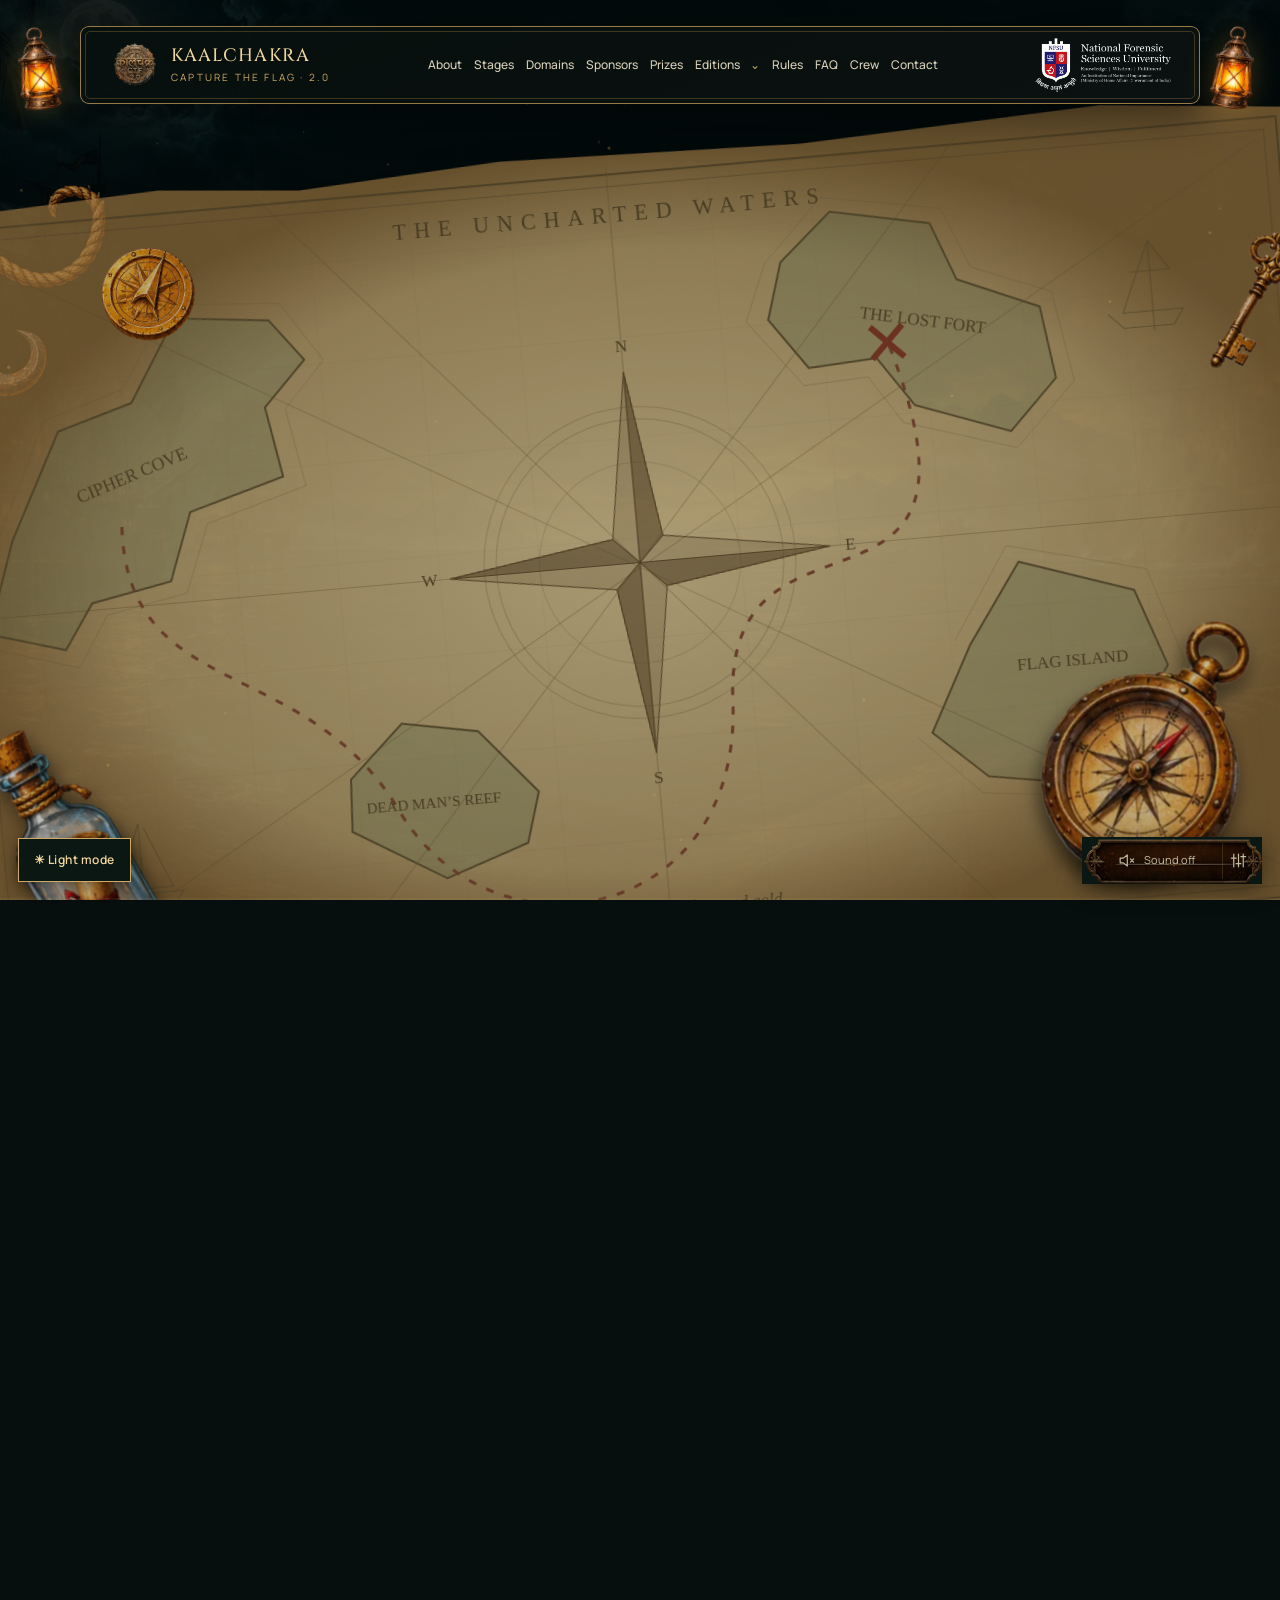
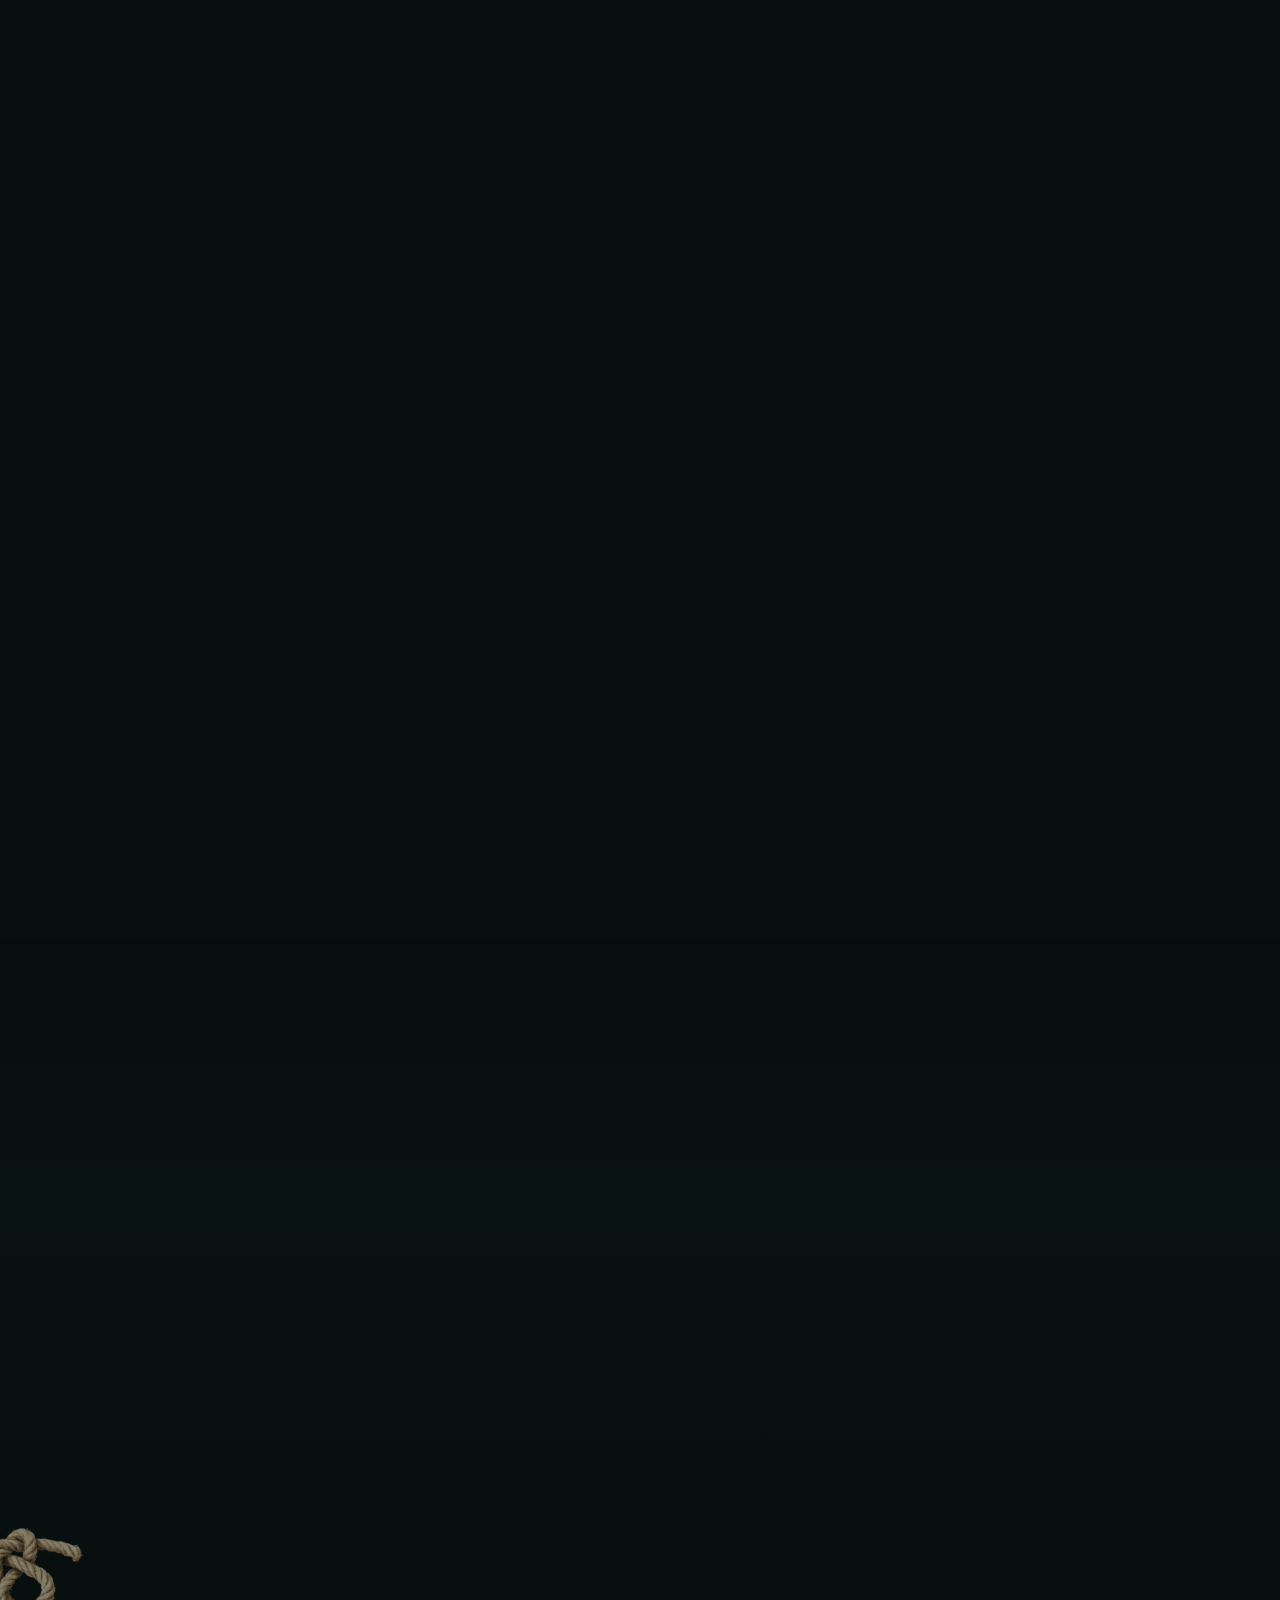
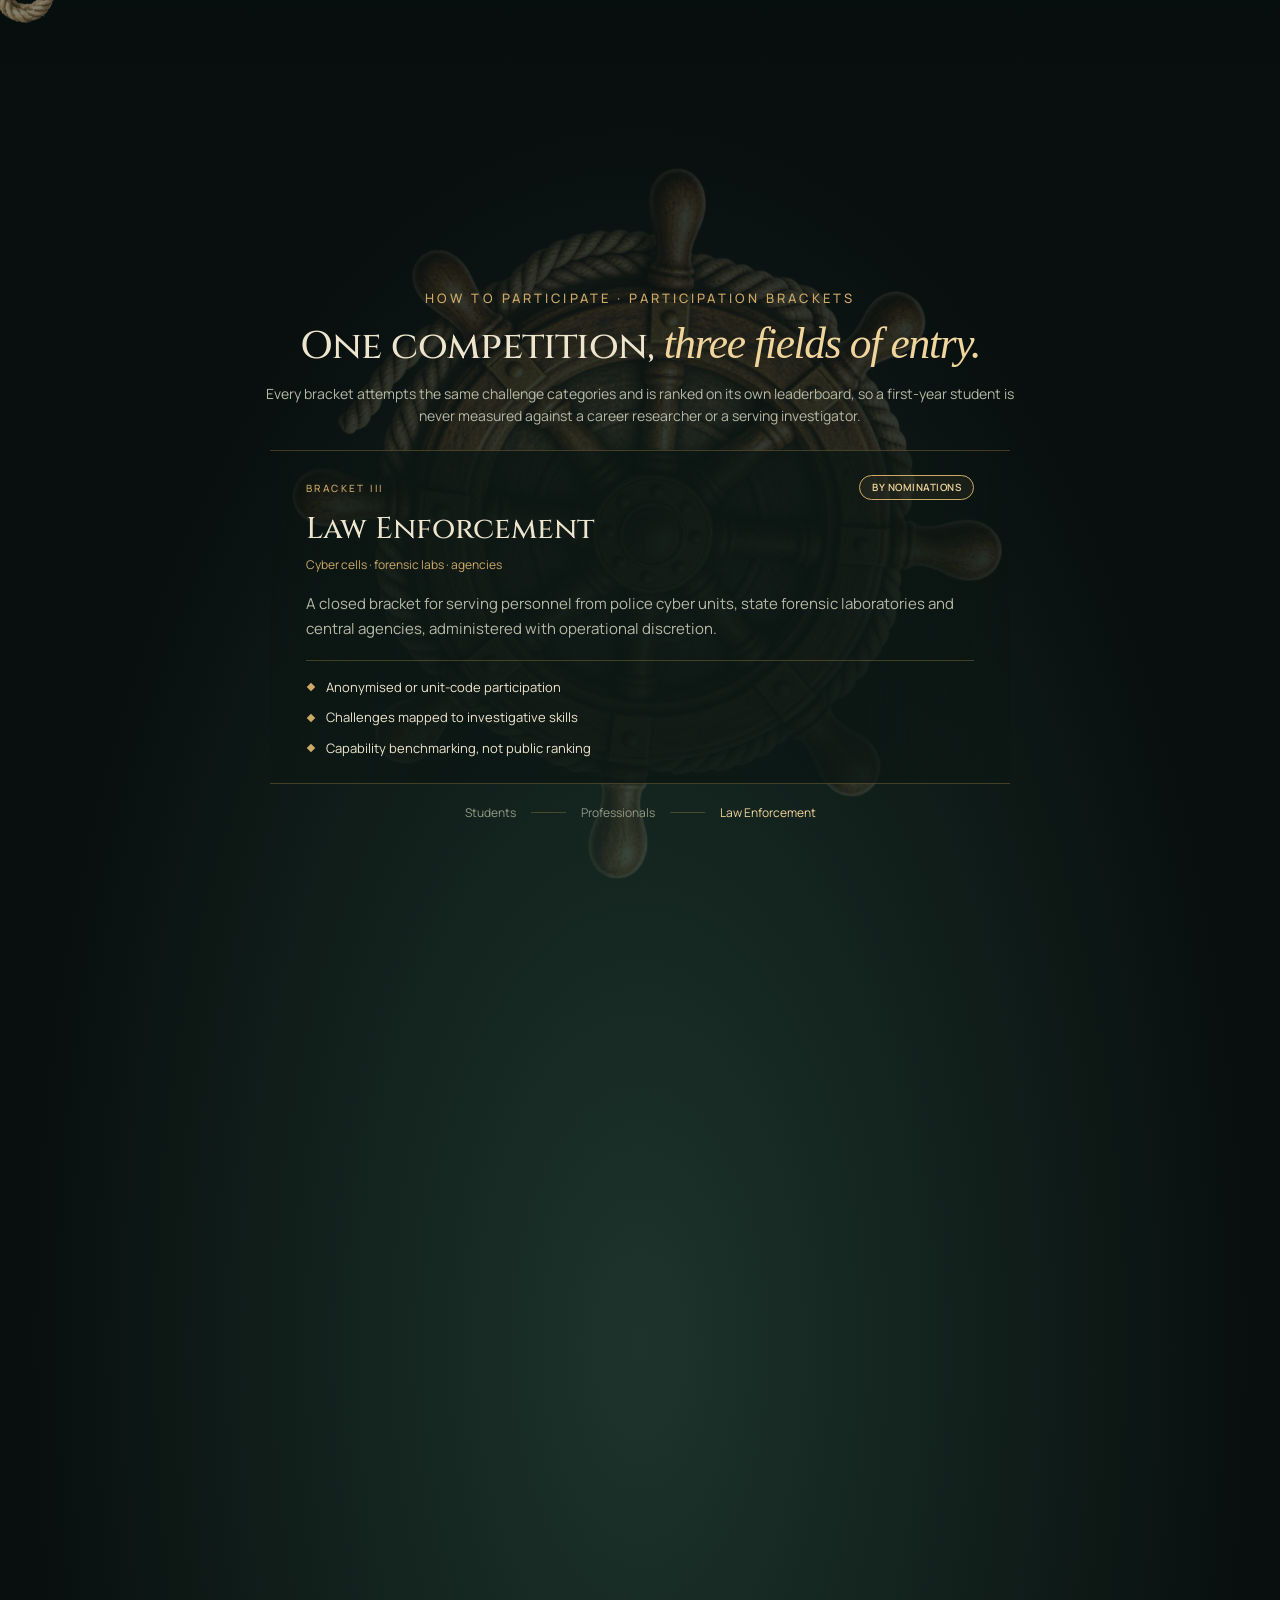
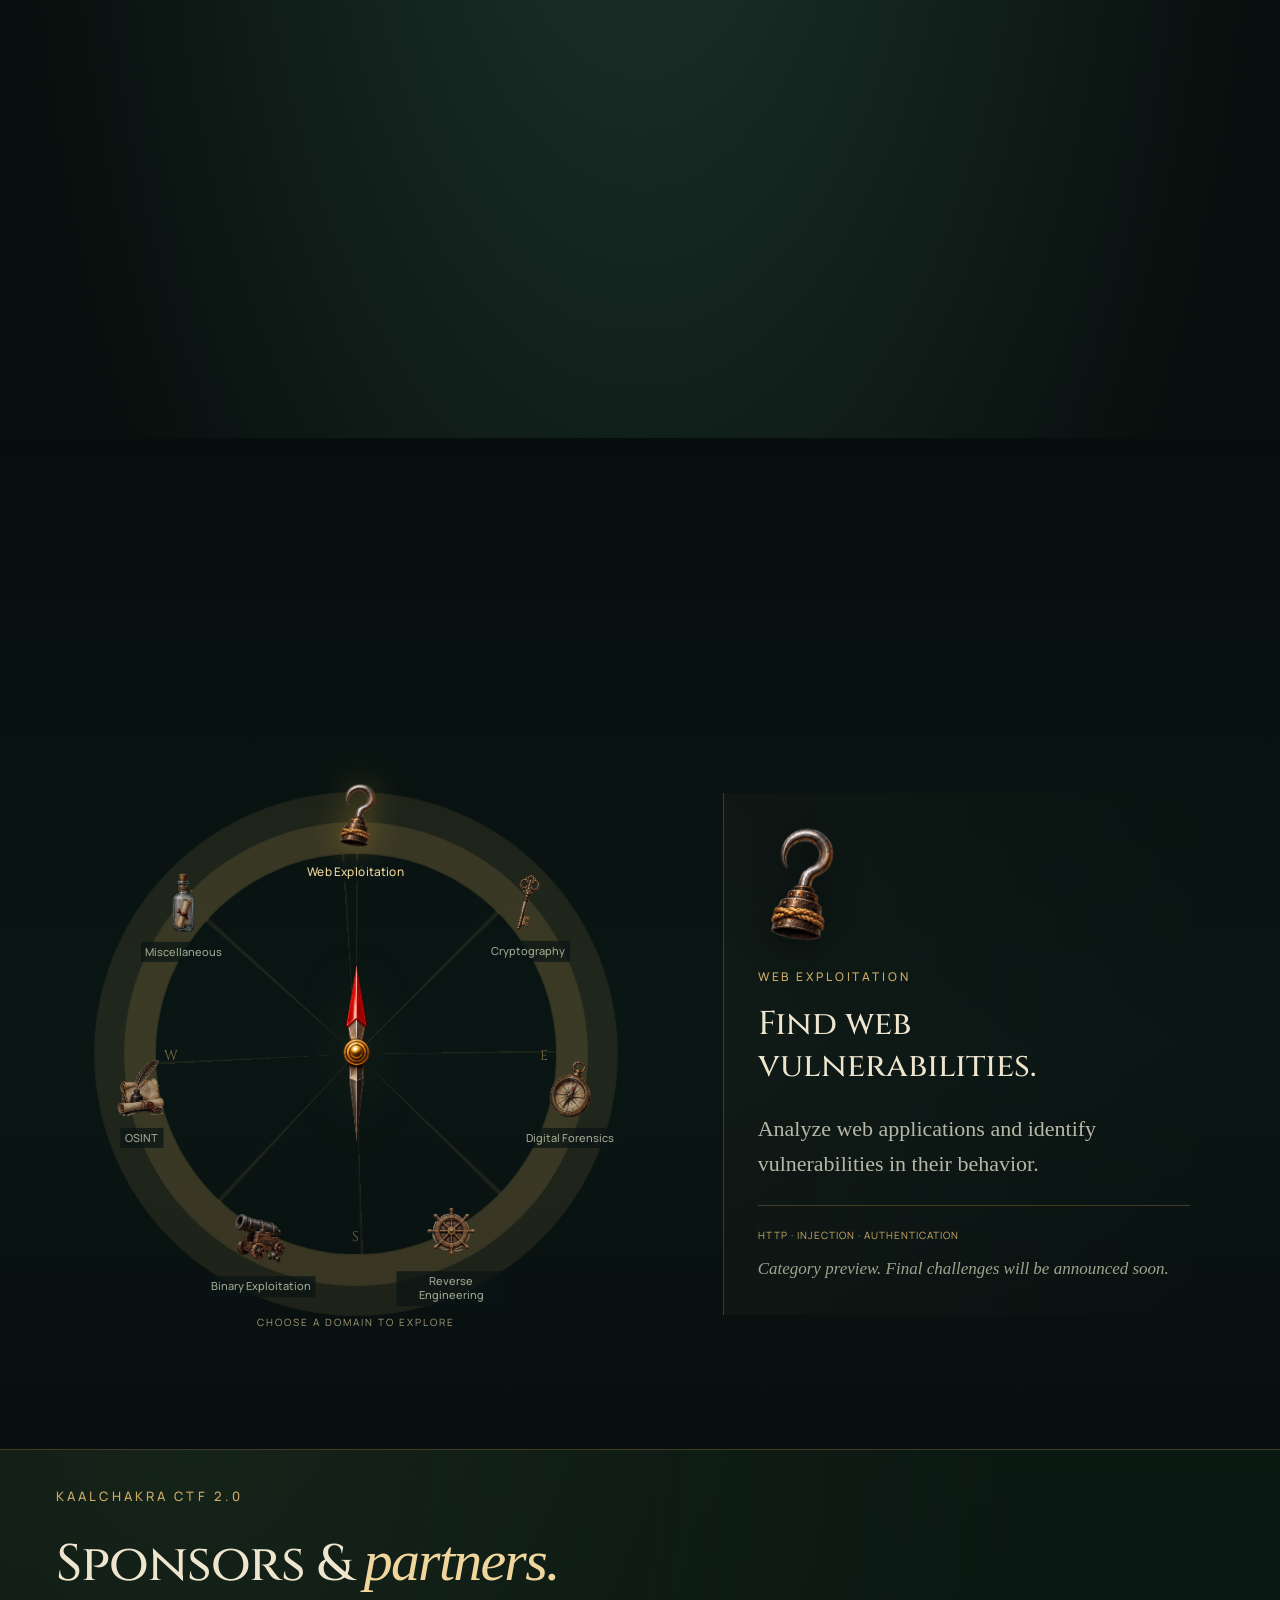
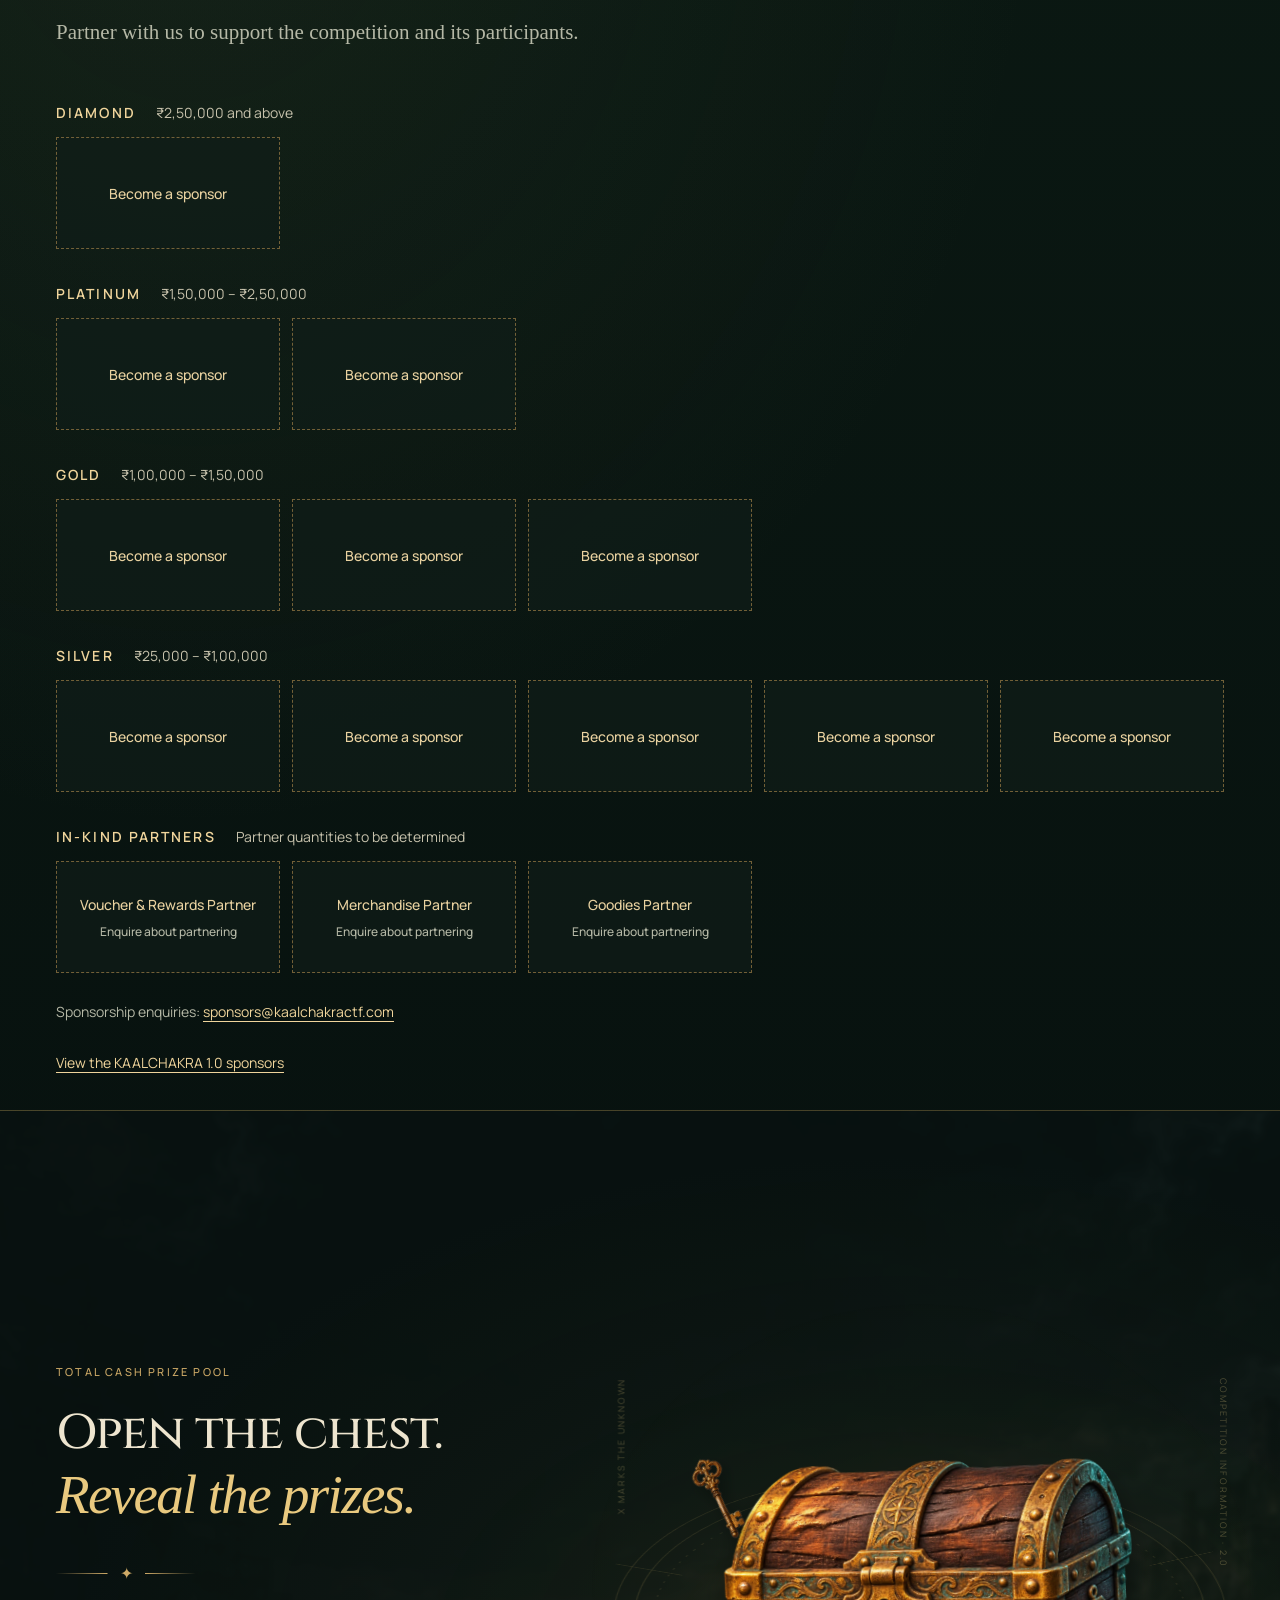
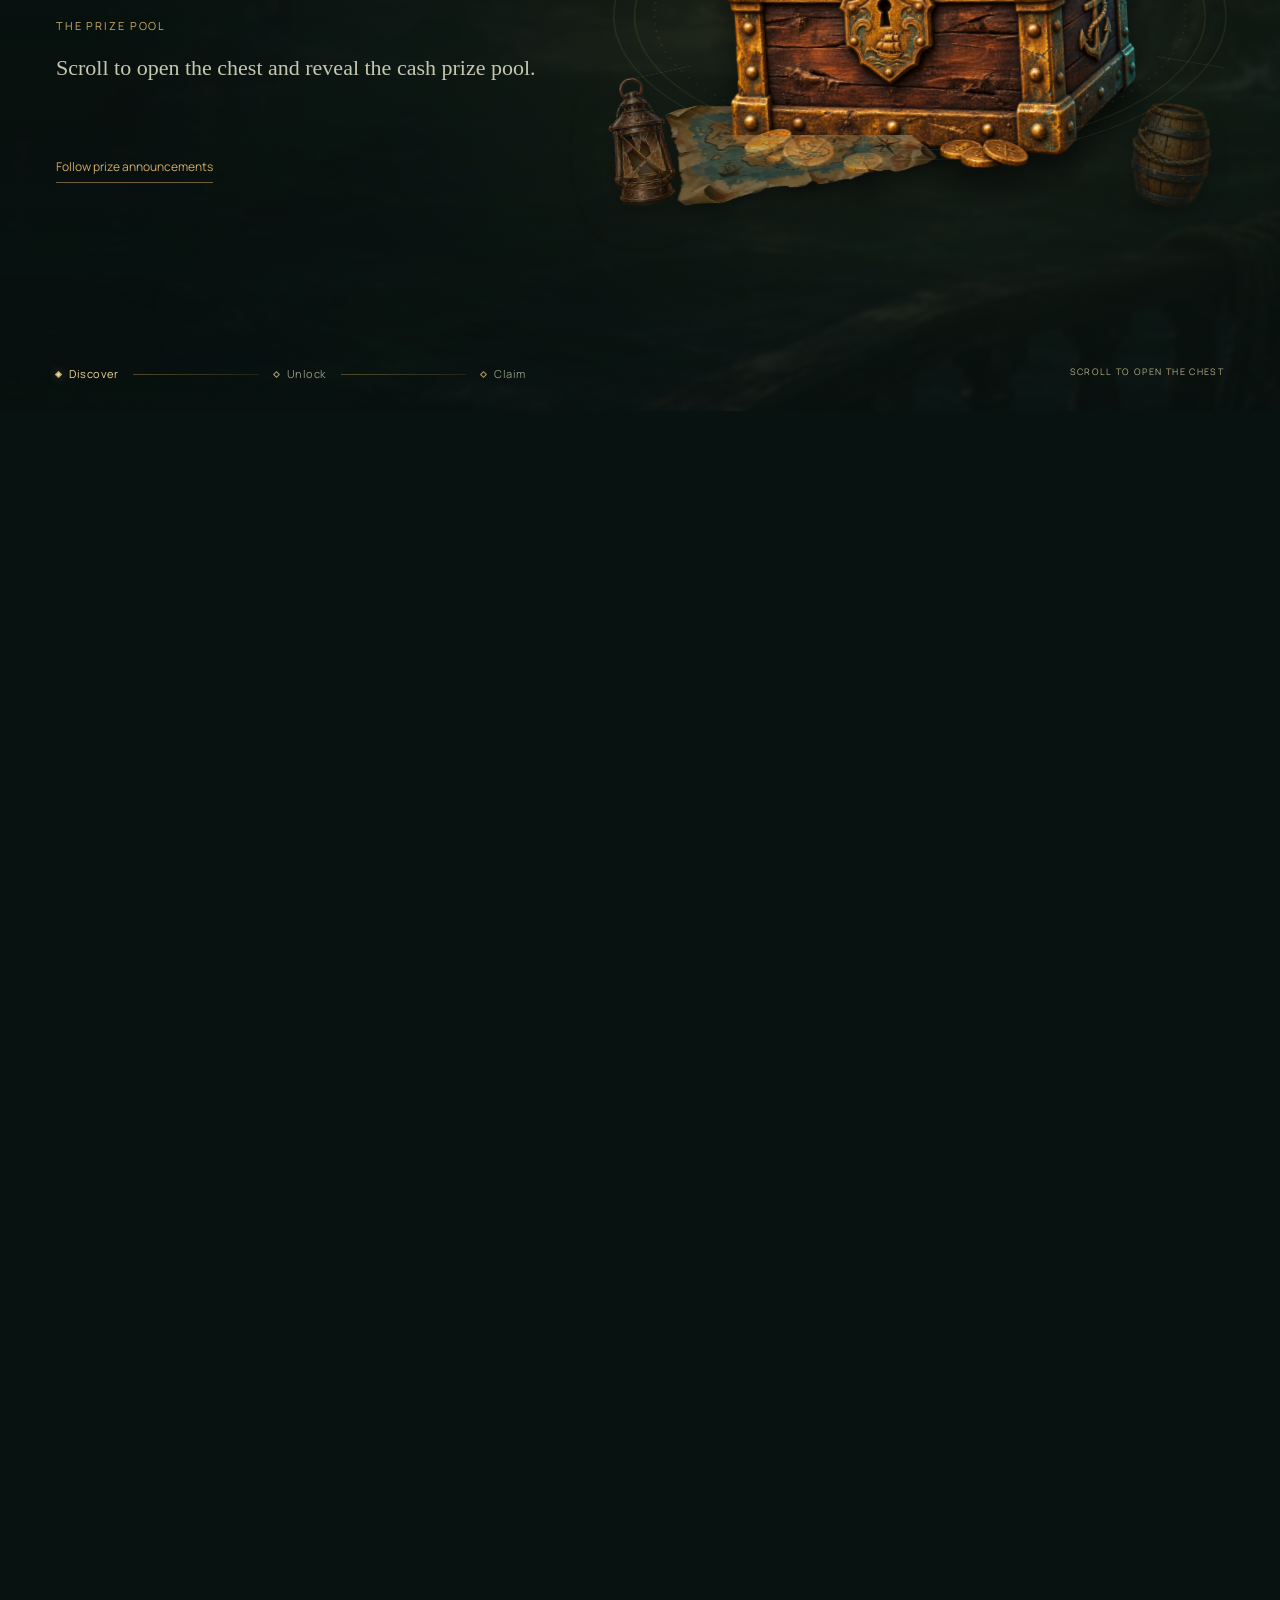
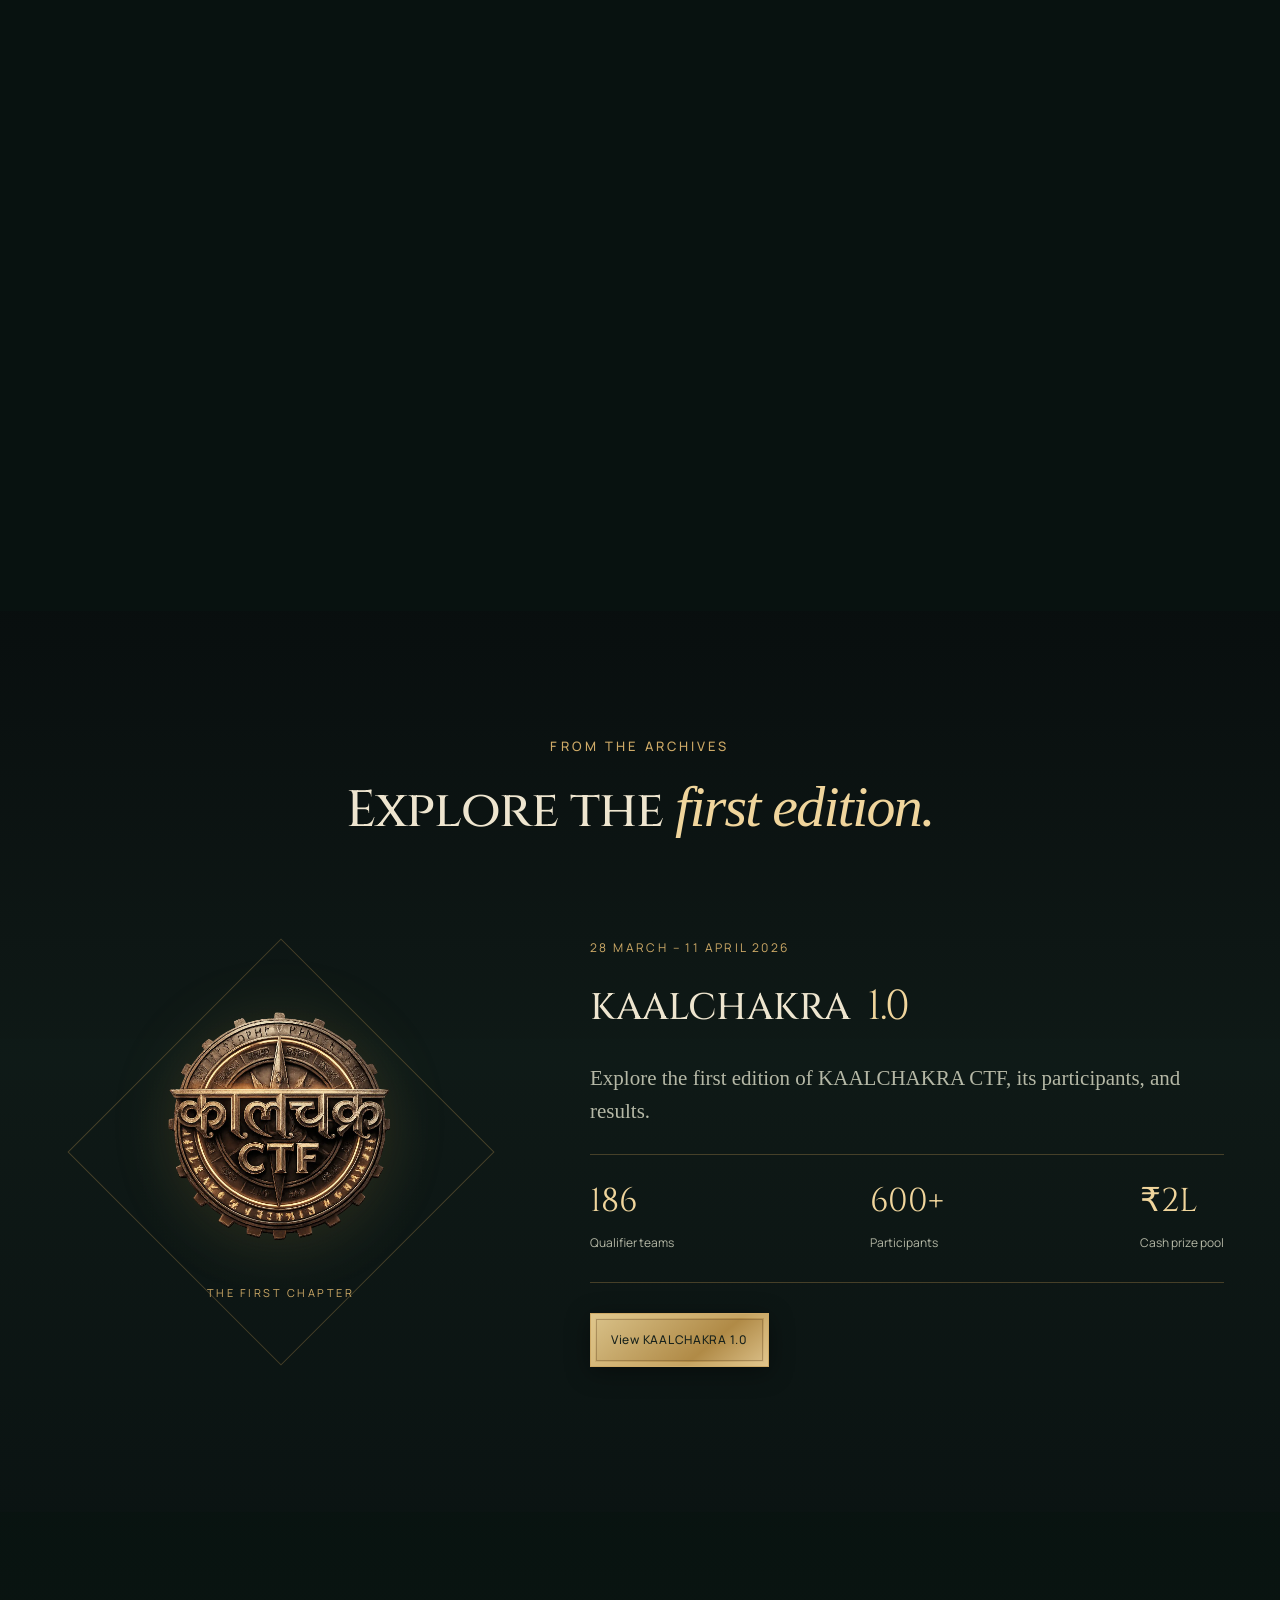
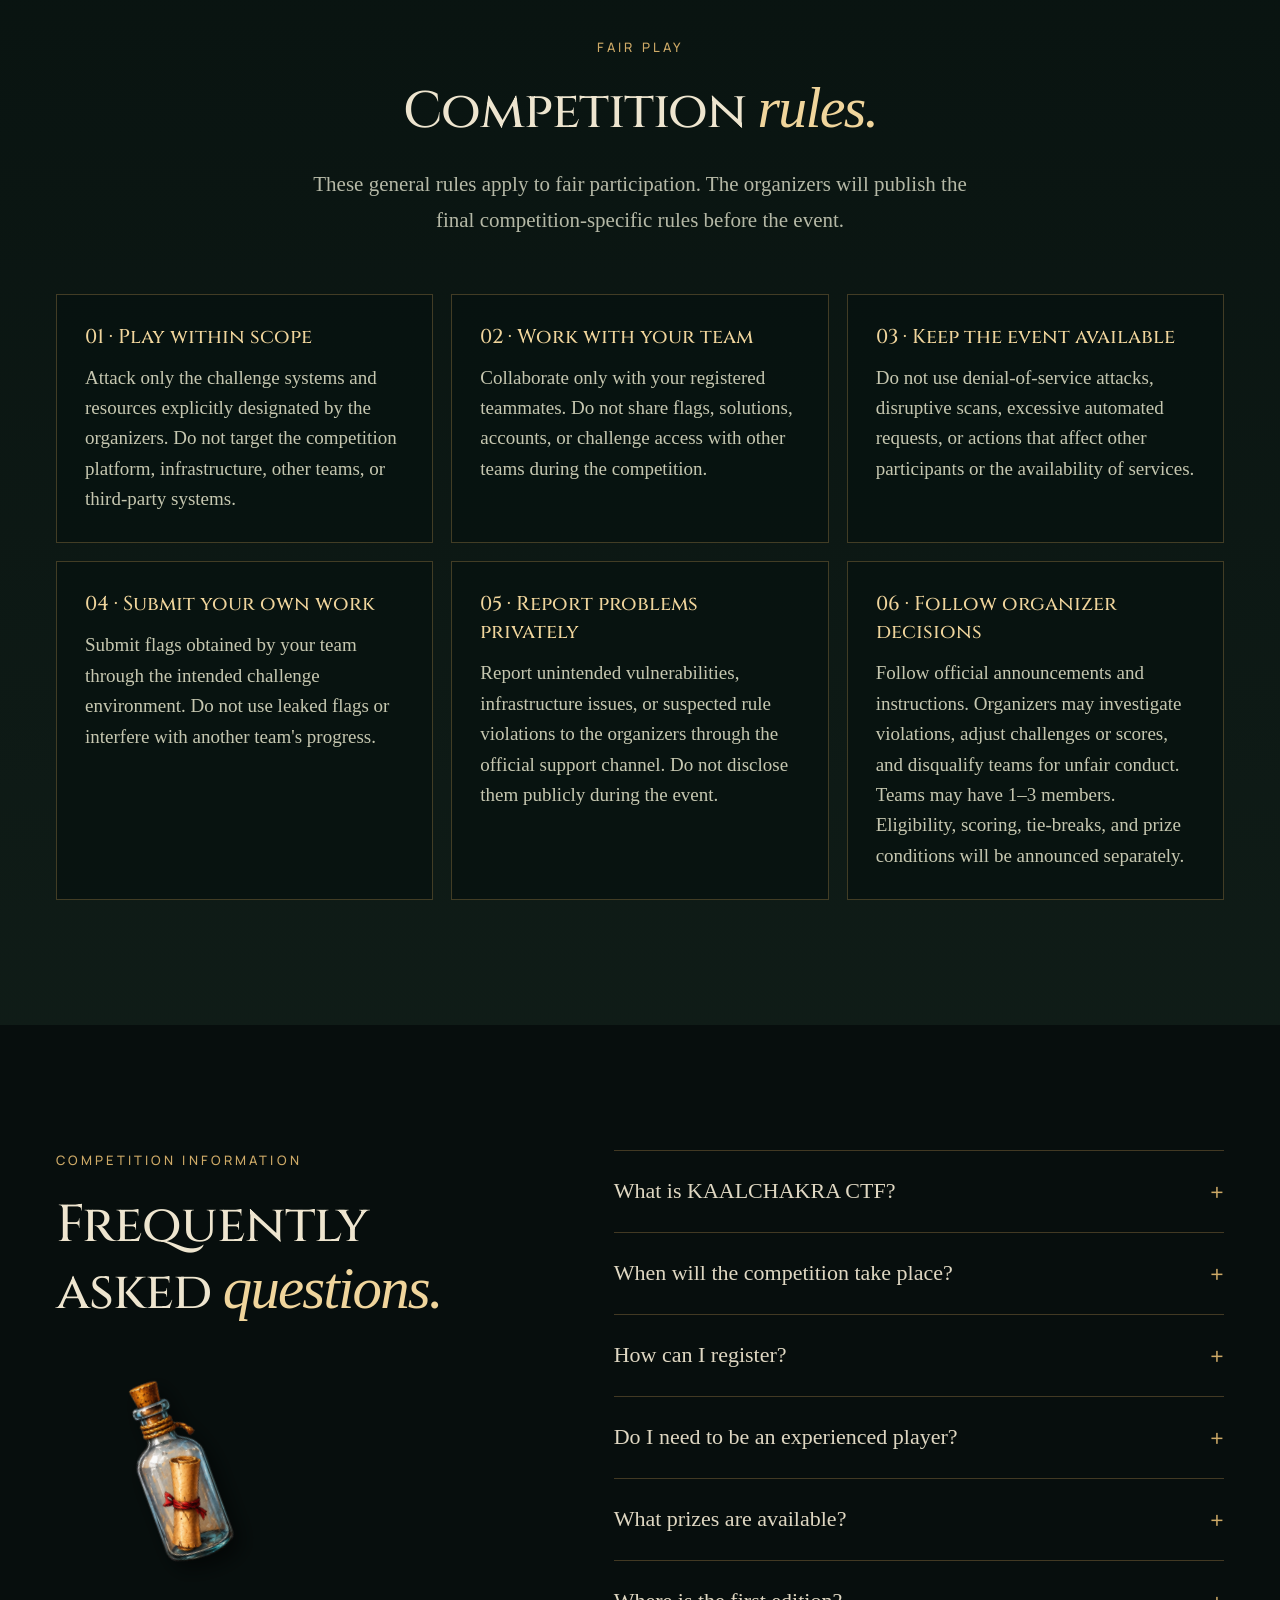
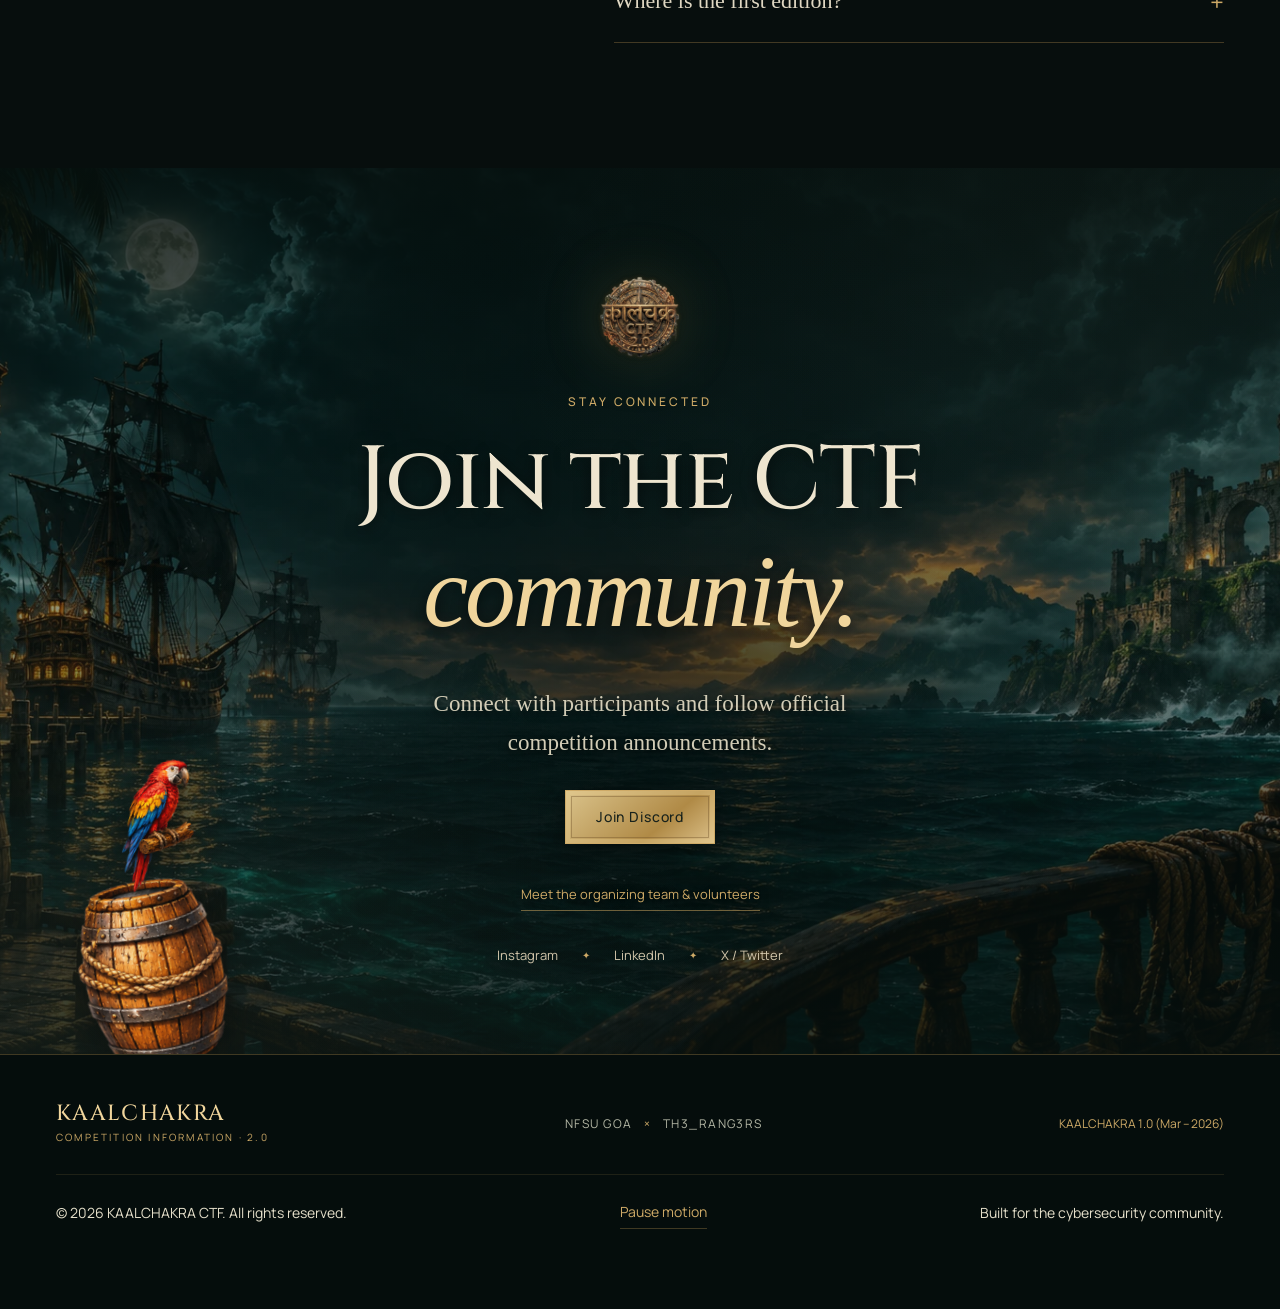
==== commit 375d7f45: "Update registration fee and nomination wording" ====
--- a/index.html
+++ b/index.html
@@ -66,7 +66,7 @@
  <div><dt>Team size</dt><dd>1&ndash;3 members</dd></div>
  <div><dt>Qualifier</dt><dd>Online <span aria-hidden="true">&middot;</span> 24 h</dd></div>
  <div><dt>Final</dt><dd>Offline <span aria-hidden="true">&middot;</span> 8 h<small>NFSU Goa</small></dd></div>
- <div class="competition-fee"><dt>Entry fee</dt><dd>TBA <small>(Non-refundable)</small></dd></div>
+ <div class="competition-fee"><dt>Registration fee</dt><dd>₹350 <small>(Inclusive of GST)</small></dd></div>
 </dl><p class="about-note">Dates, eligibility, and registration details will be announced soon.</p><div class="host-lockup"><img src="images/emblem.png" alt="NFSU emblem" width="50" height="60"><div>Organized by<strong>National Forensic Sciences University, Goa</strong><span>in collaboration with TH3_RANG3RS</span></div></div></div>
 </div></section>
 <section class="journey-wrapper participation-tracks" id="journey" aria-labelledby="journey-title"><div class="journey-stage">
@@ -84,7 +84,7 @@
    <ul class="track-benefits"><li>Separate professional leaderboard</li><li>Category-wise specialist recognition</li><li>Access to the hiring partners on campus</li></ul>
   </article>
   <article class="journey-card">
-   <div class="track-meta"><p class="eyebrow">BRACKET III</p><span class="track-access track-invitation">By invitation</span></div><h3>Law Enforcement</h3><p class="track-audience">Cyber cells &middot; forensic labs &middot; agencies</p>
+   <div class="track-meta"><p class="eyebrow">BRACKET III</p><span class="track-access track-invitation">By Nominations</span></div><h3>Law Enforcement</h3><p class="track-audience">Cyber cells &middot; forensic labs &middot; agencies</p>
    <p class="track-description">A closed bracket for serving personnel from police cyber units, state forensic laboratories and central agencies, administered with operational discretion.</p>
    <ul class="track-benefits"><li>Anonymised or unit-code participation</li><li>Challenges mapped to investigative skills</li><li>Capability benchmarking, not public ranking</li></ul>
   </article>
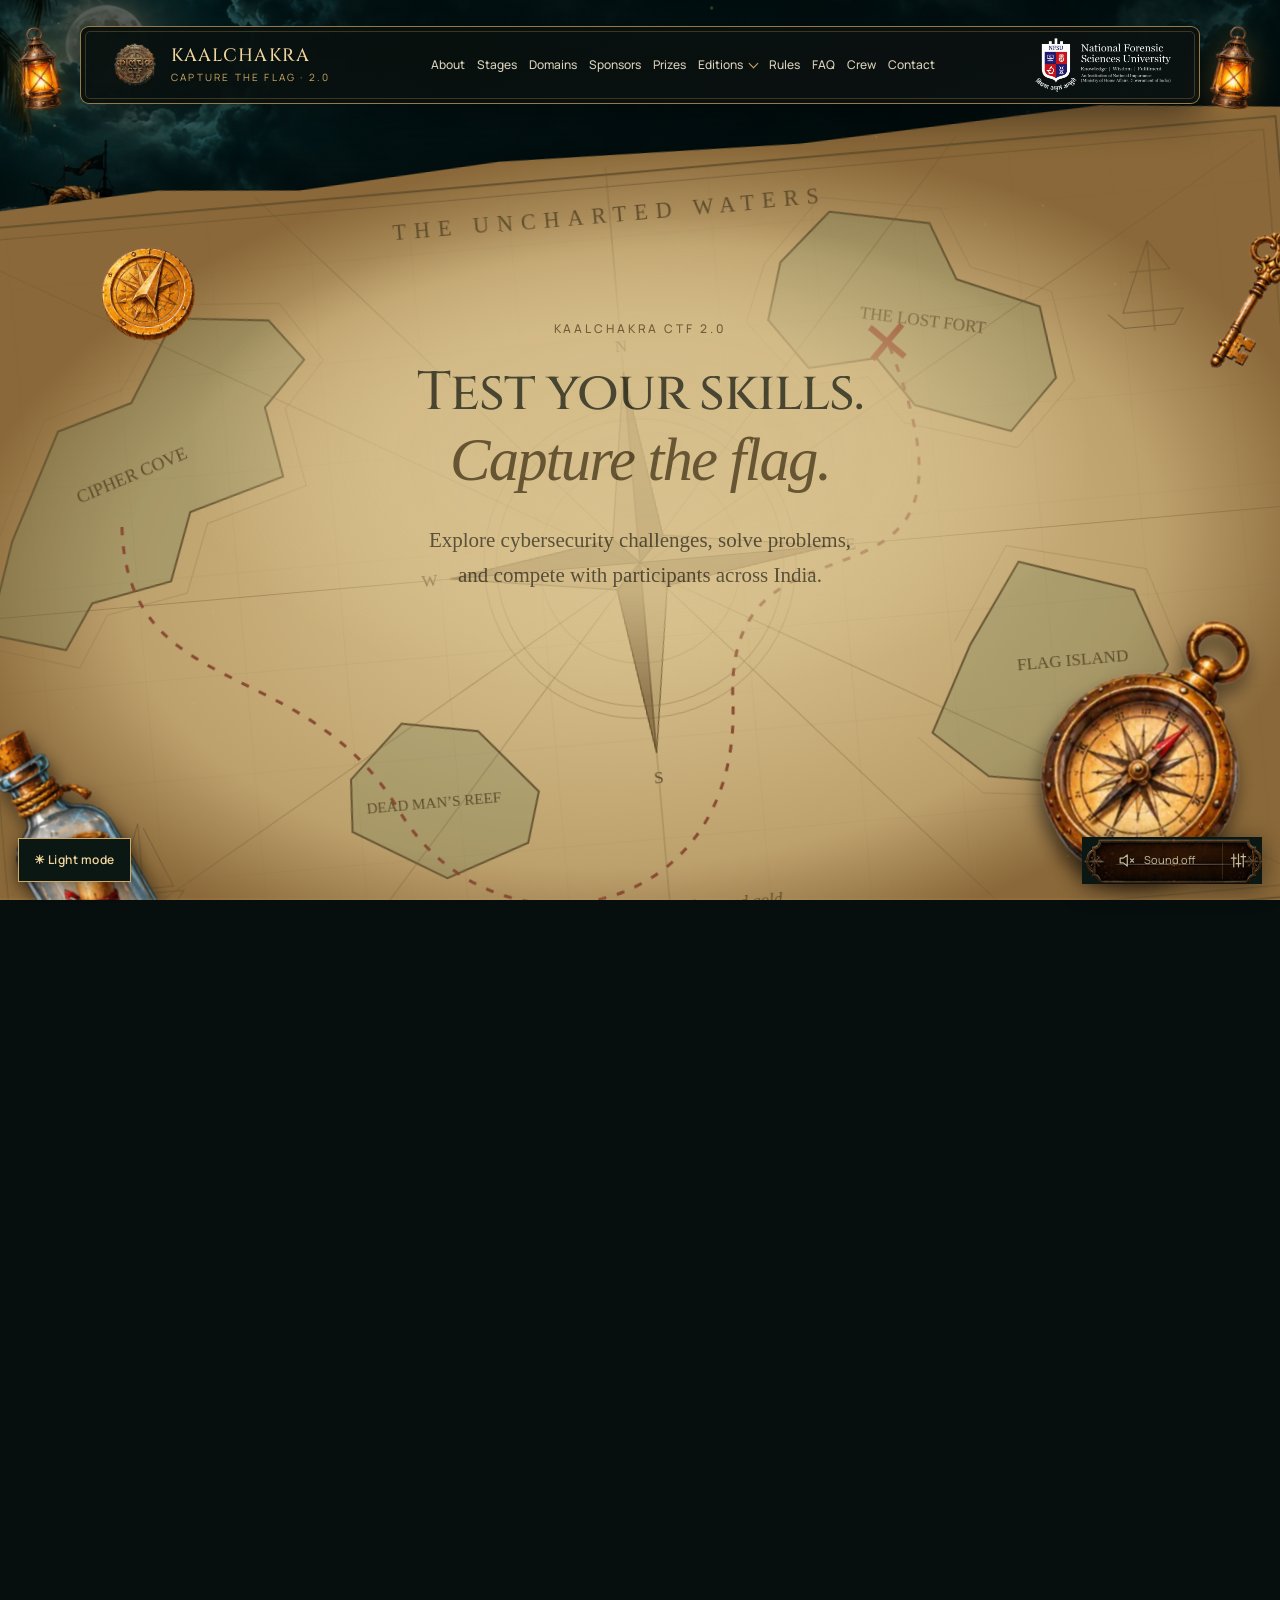
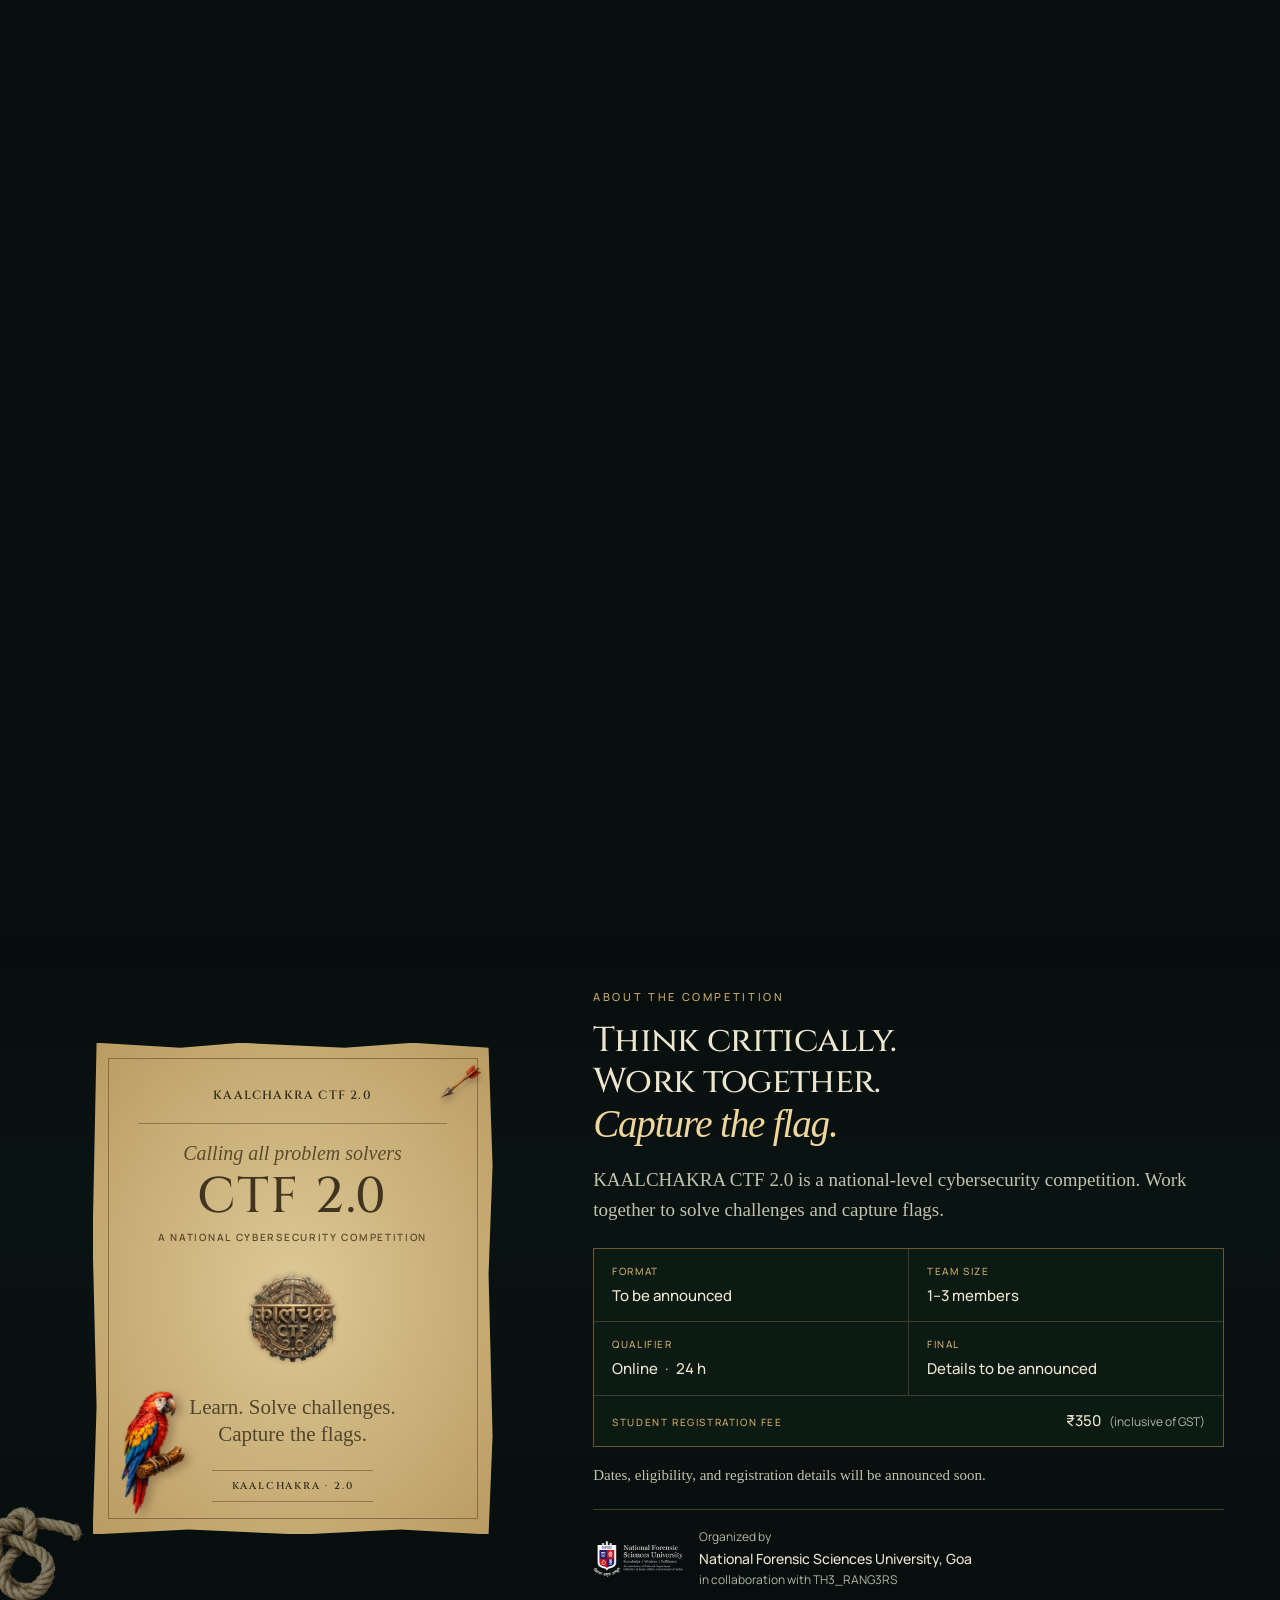
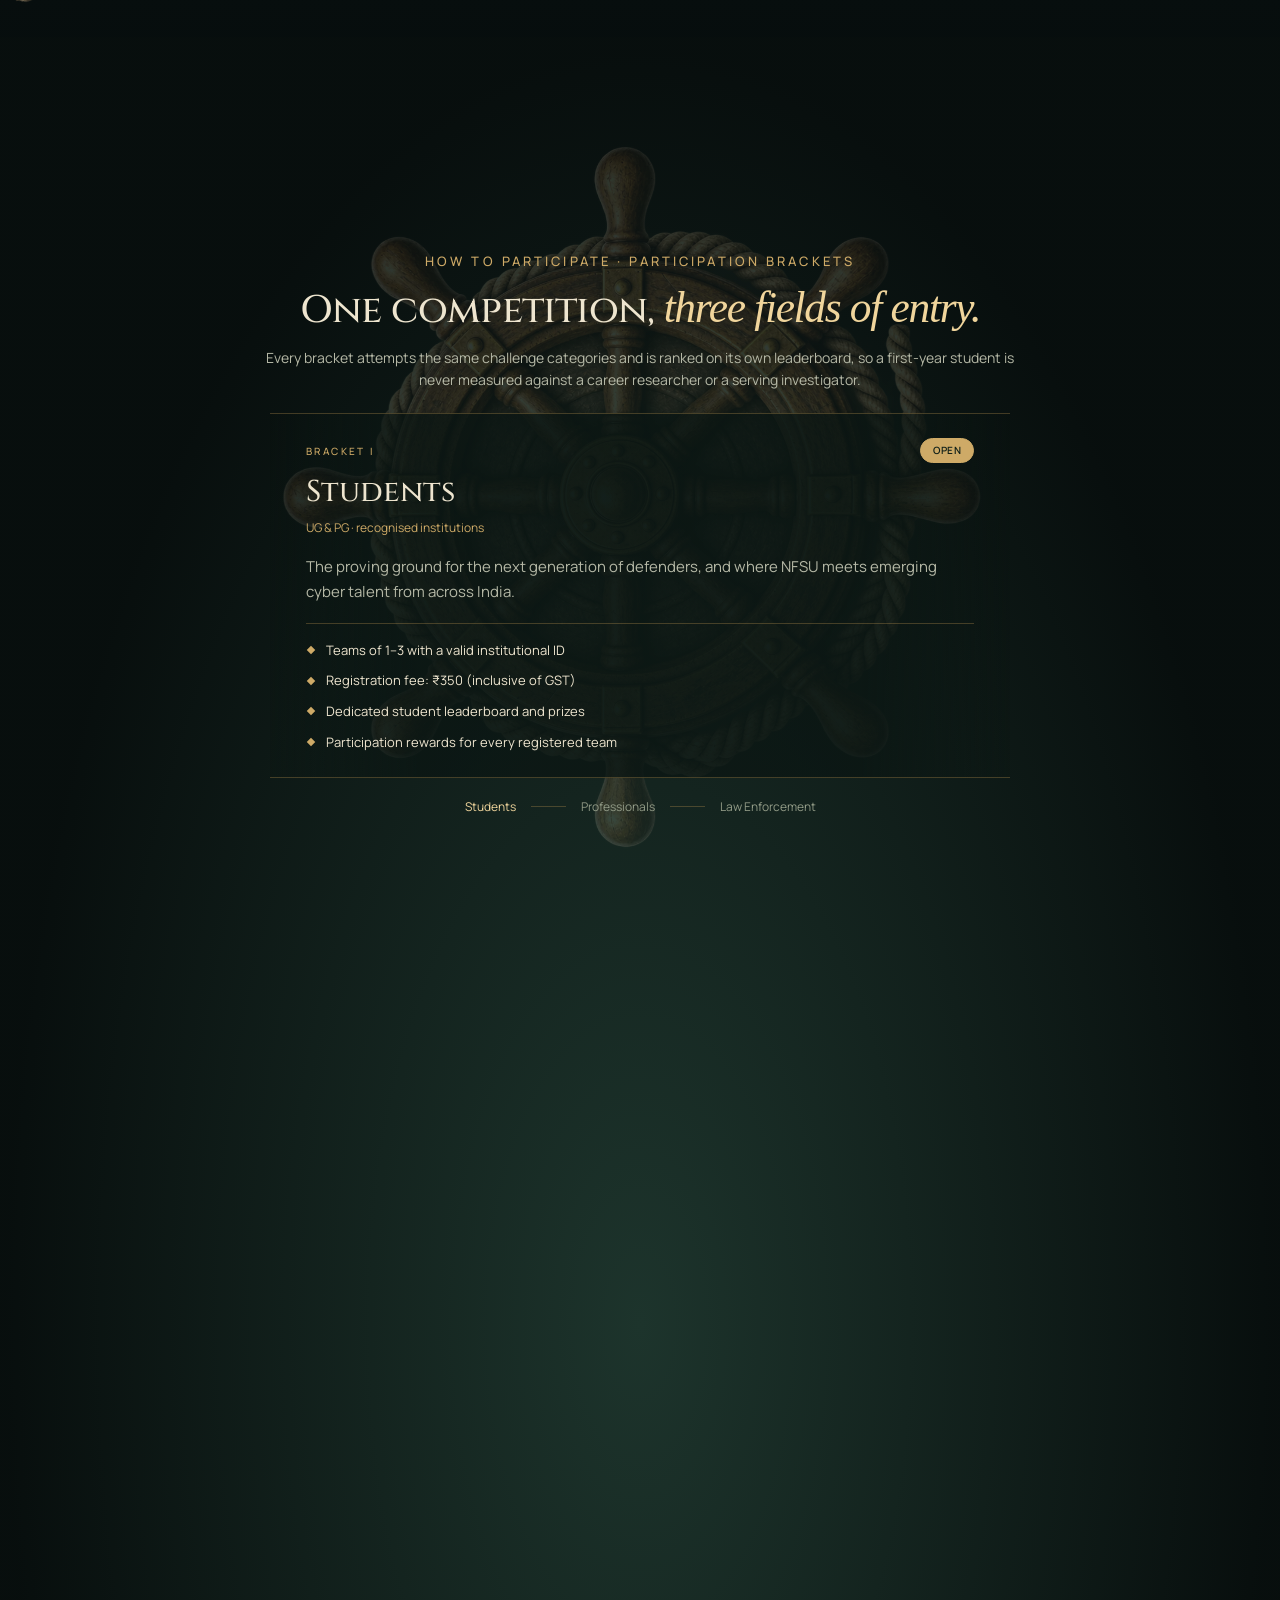
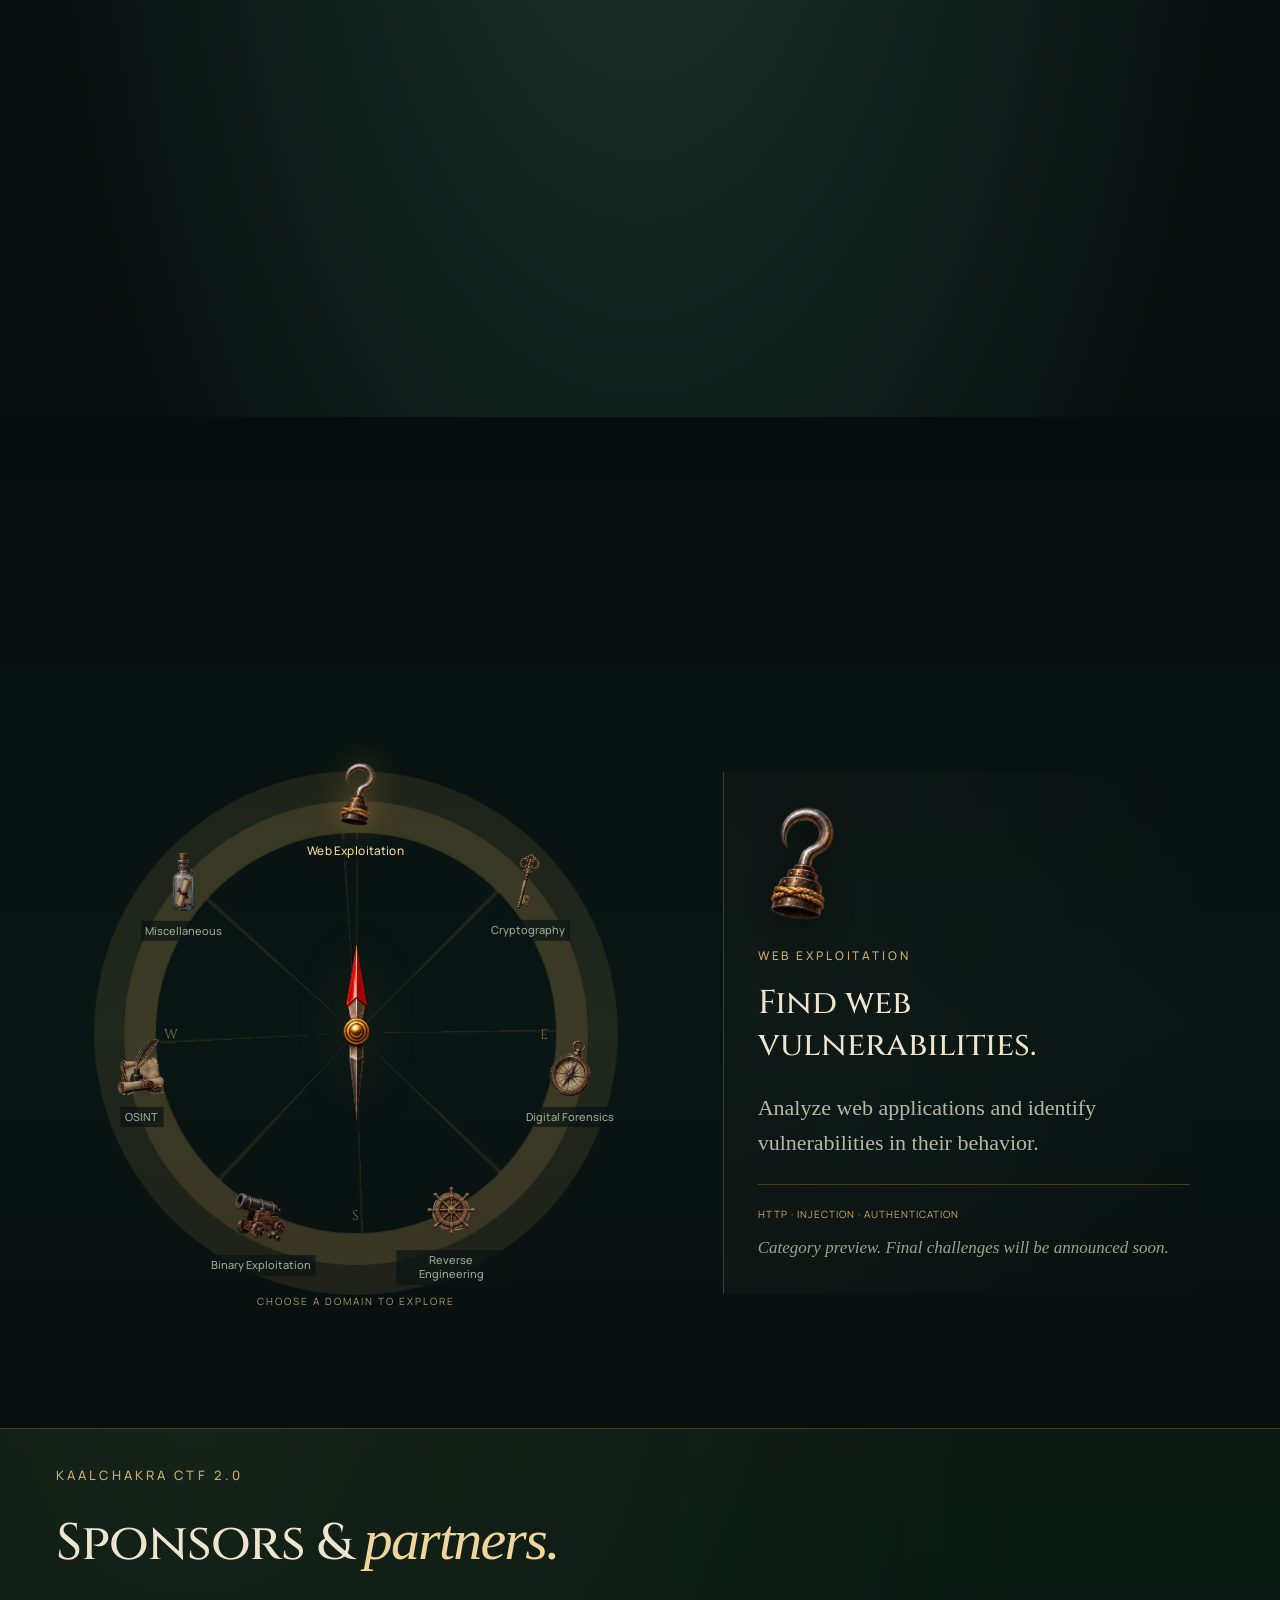
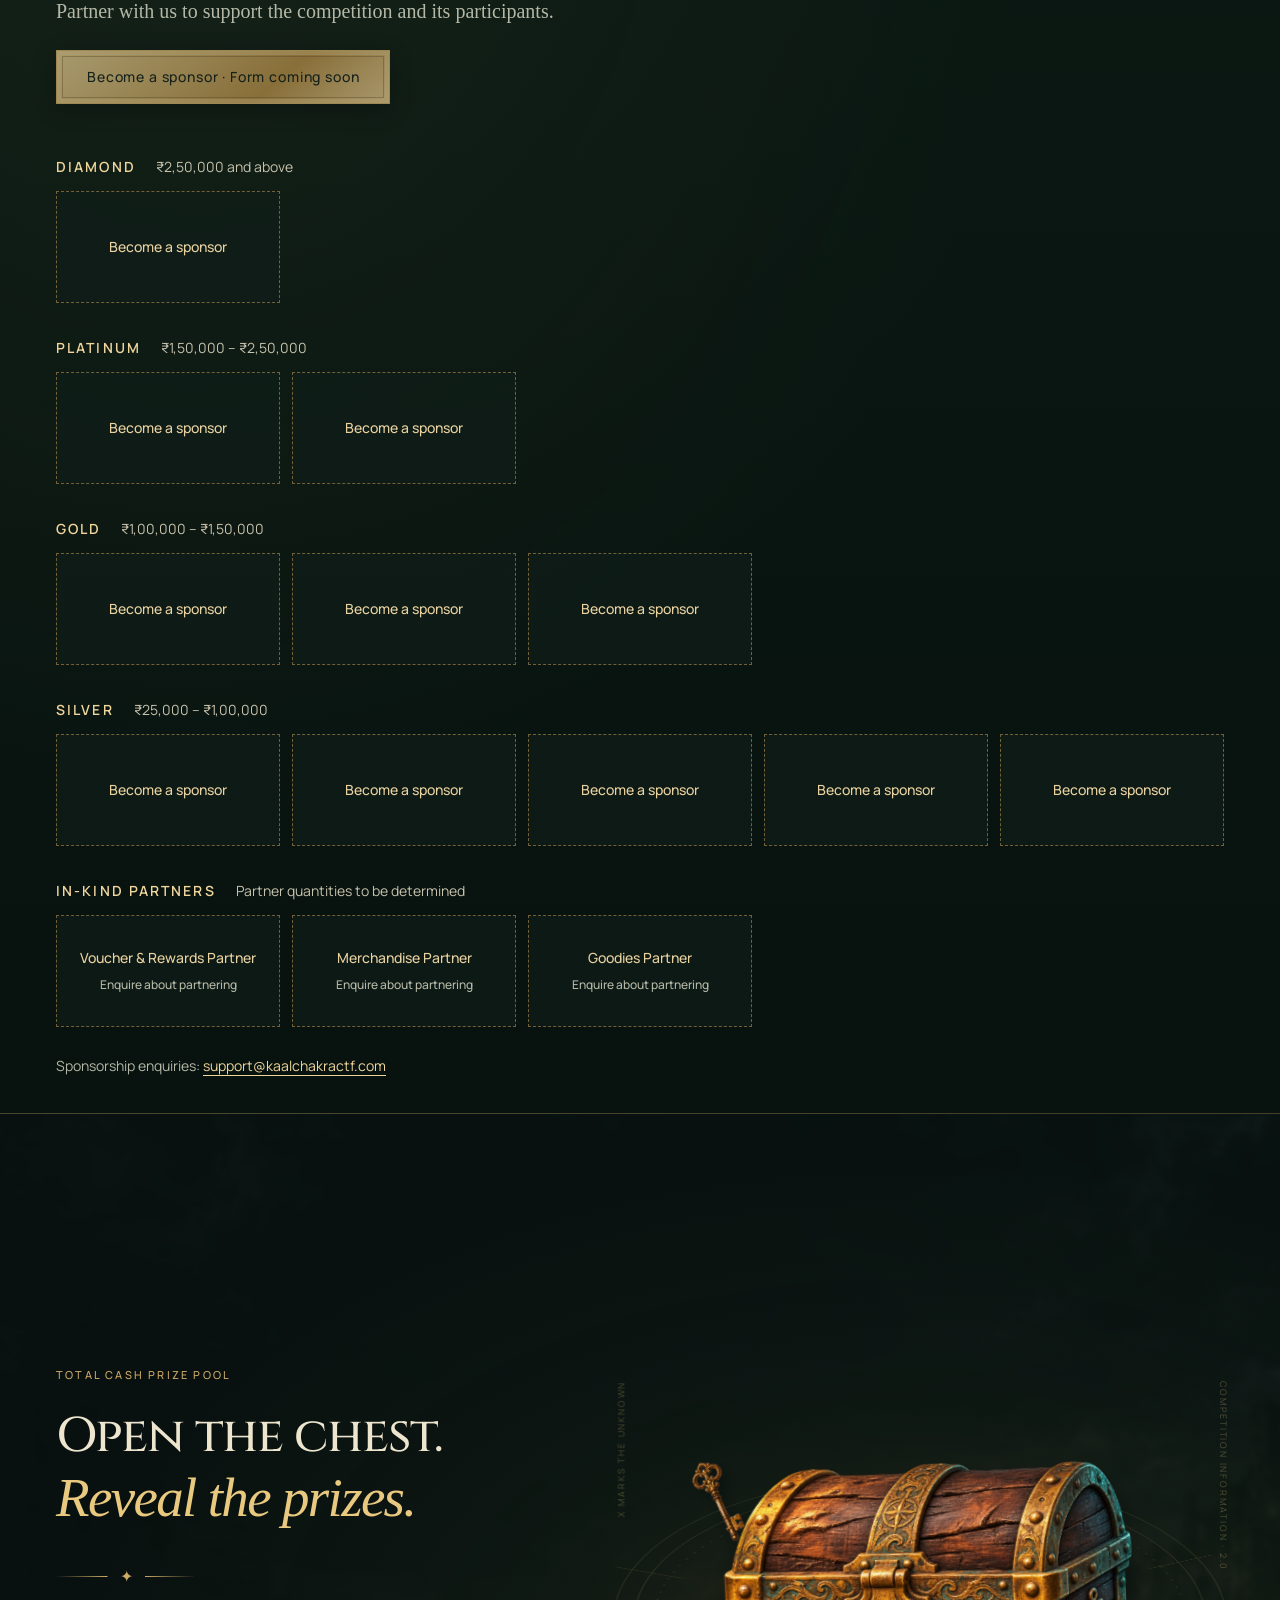
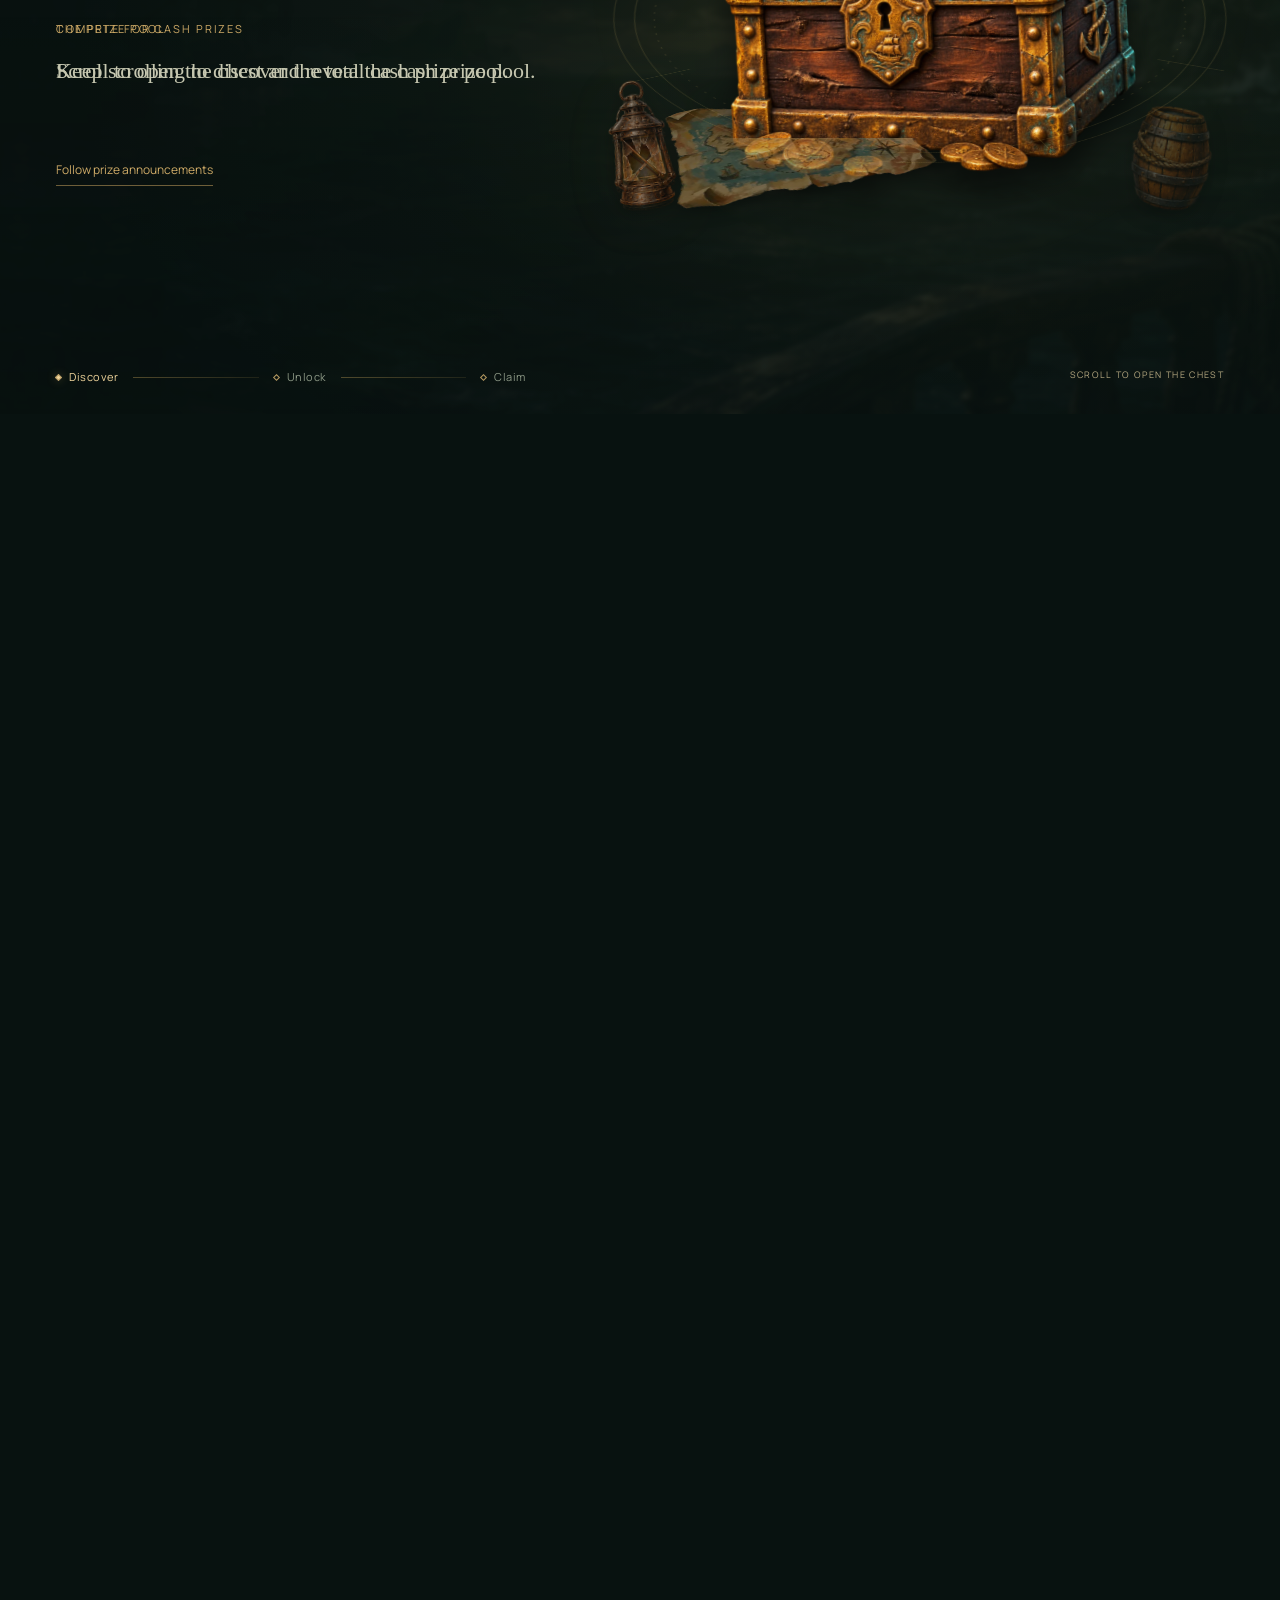
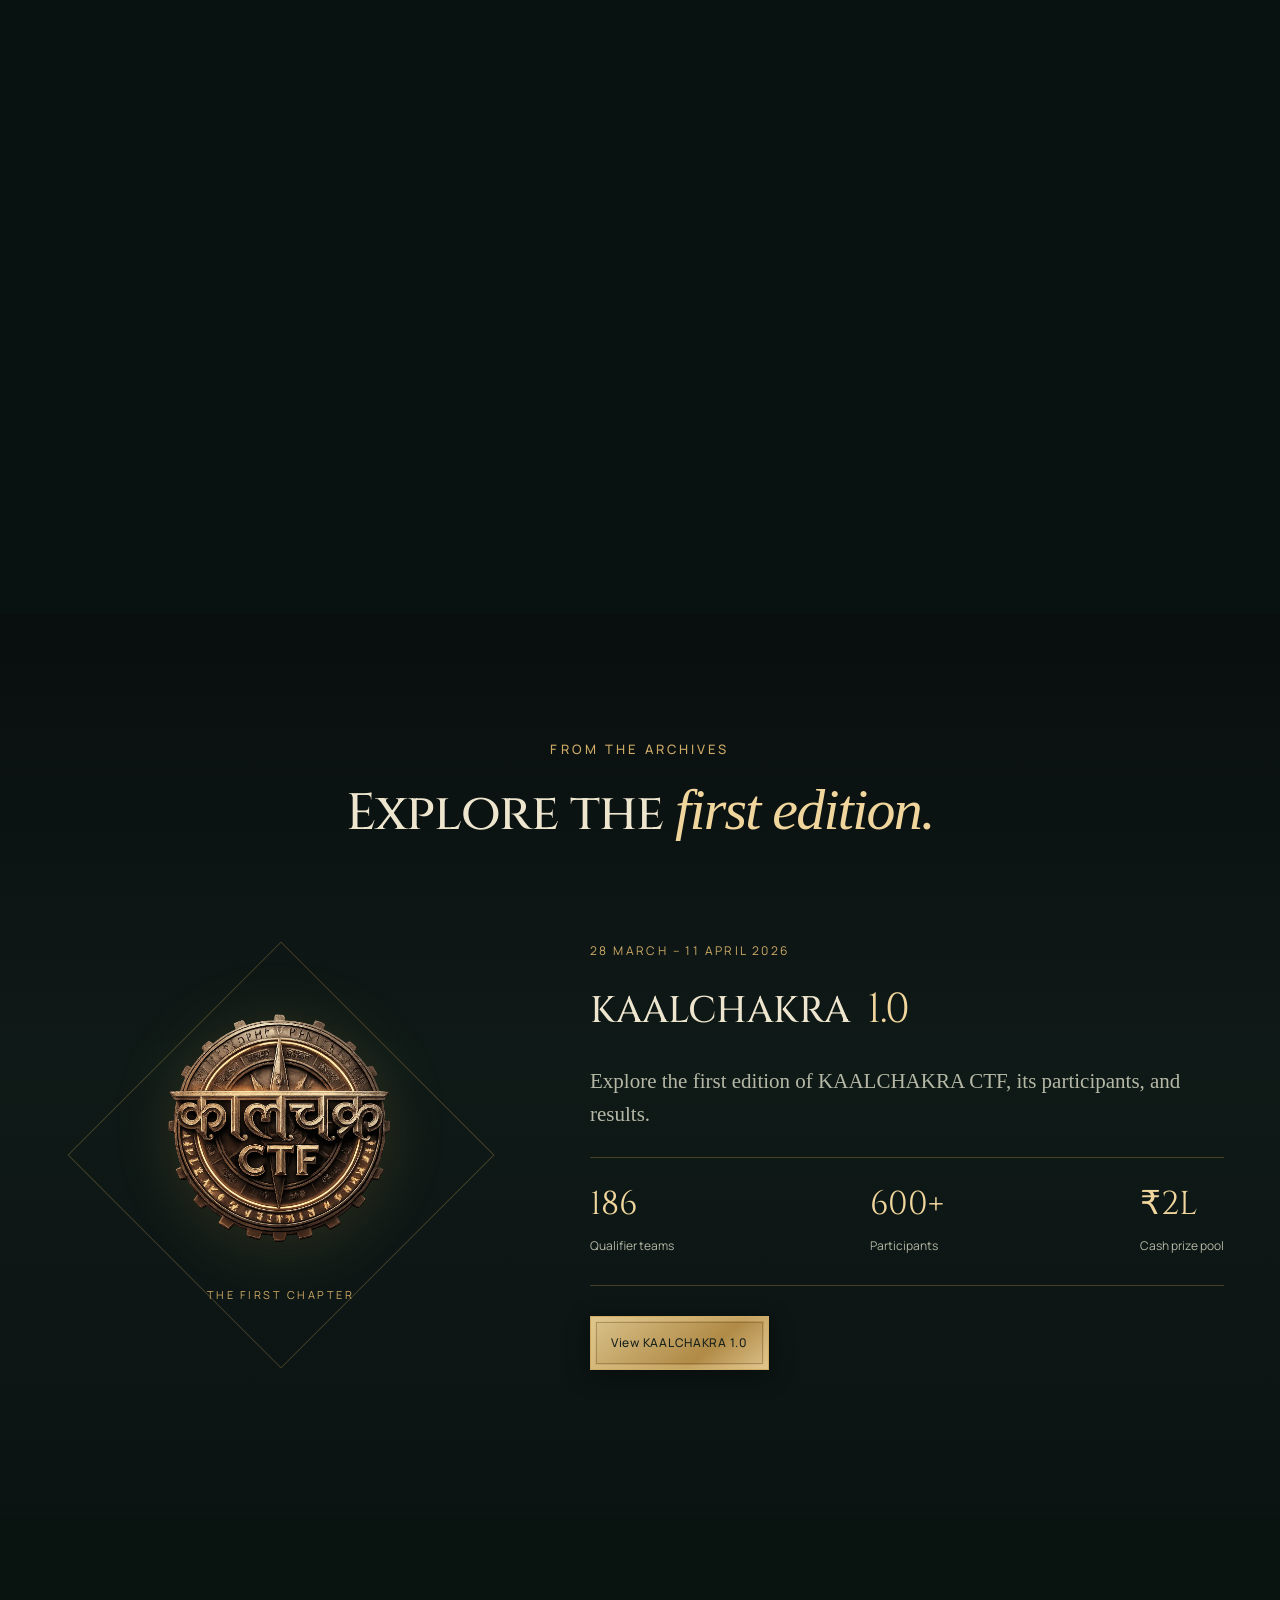
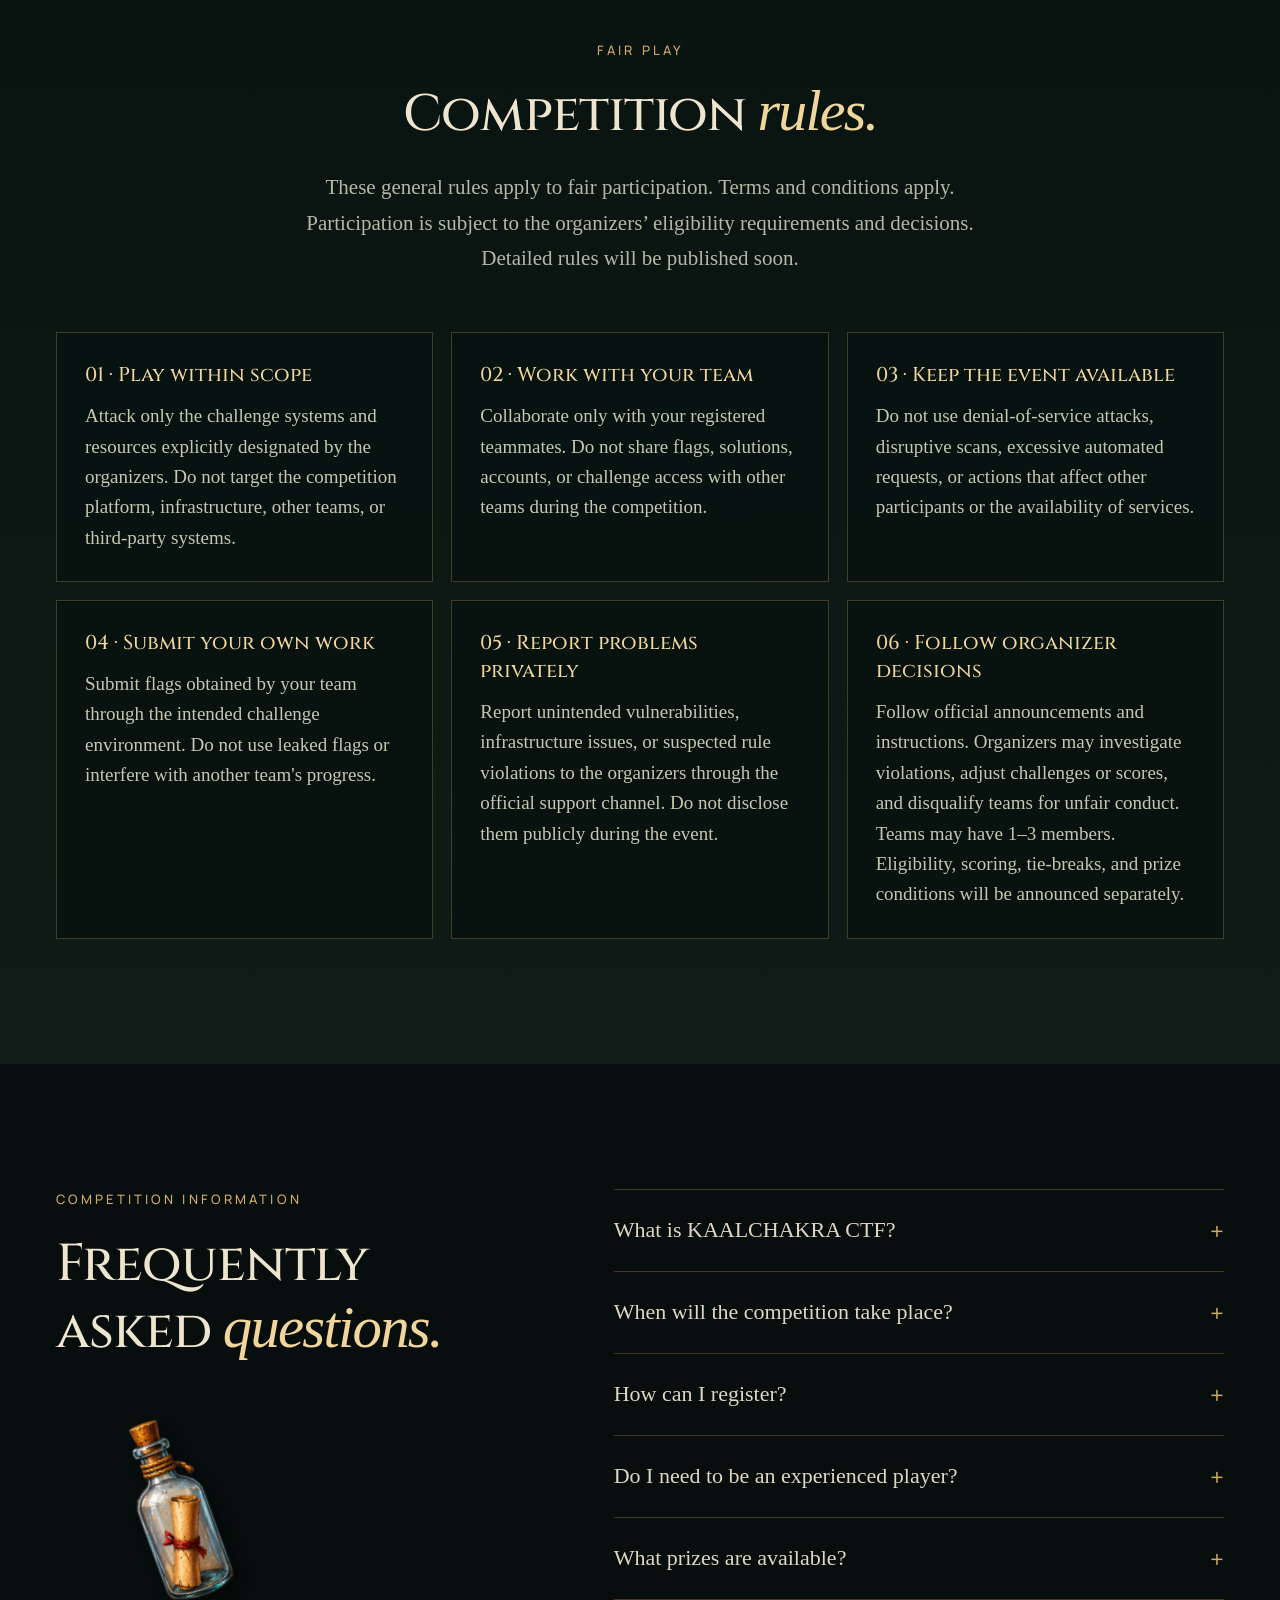
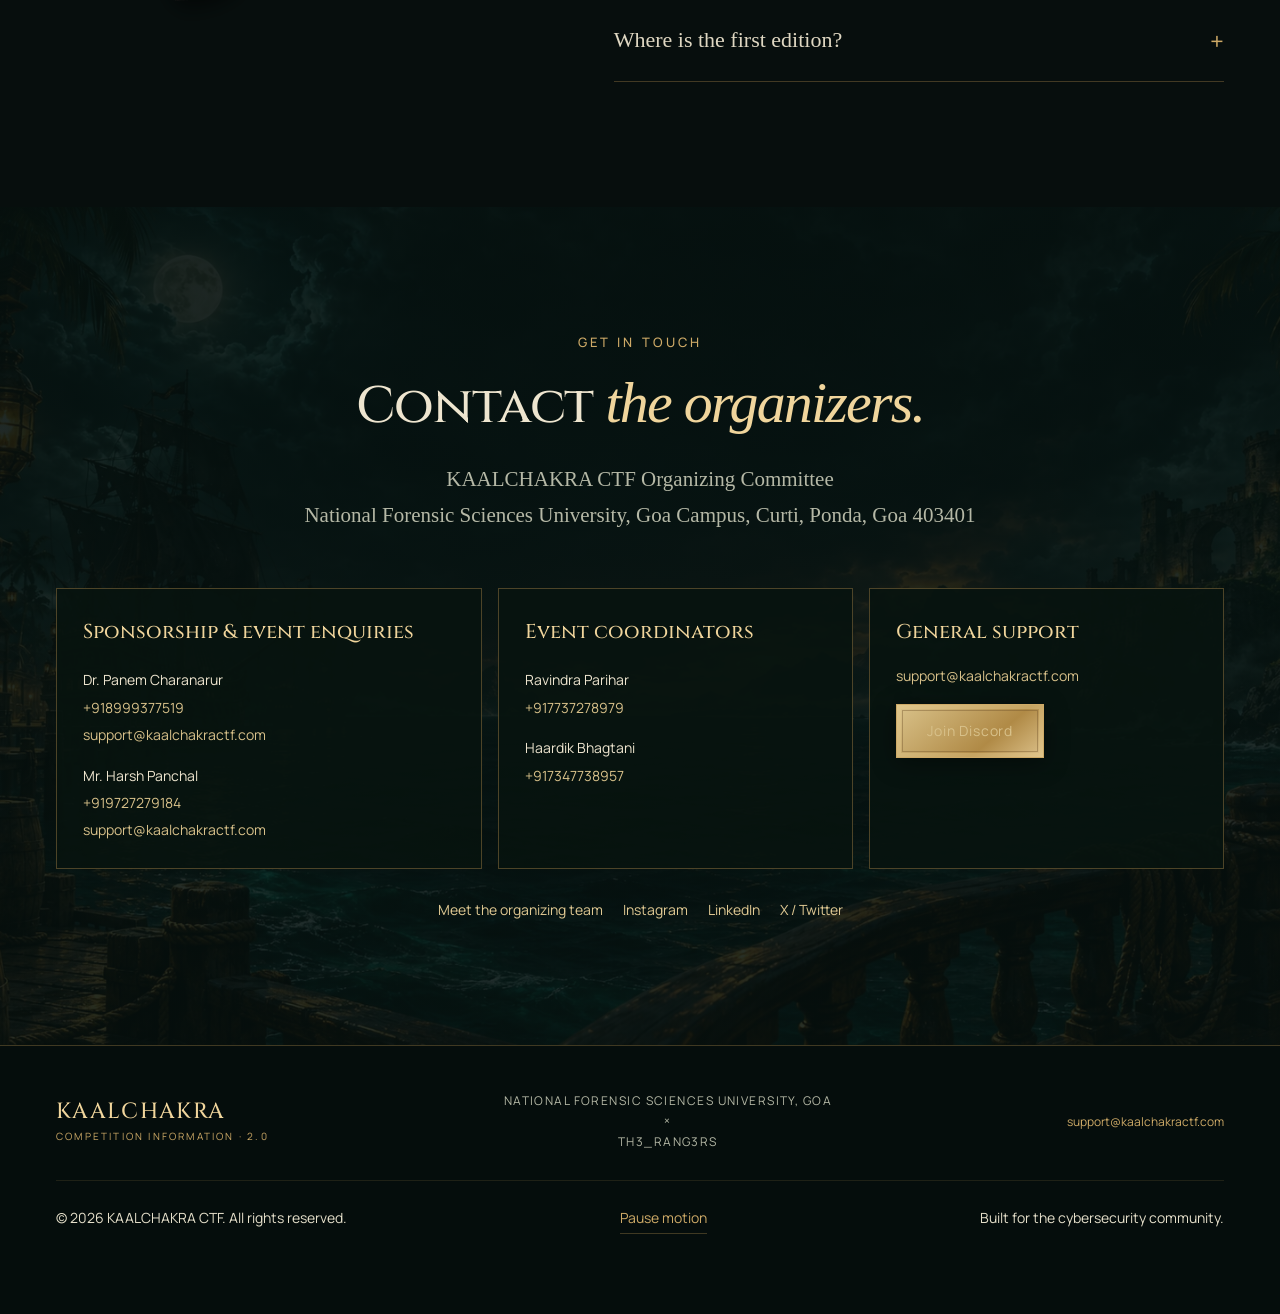
==== commit 1358b823: "Update registration, contact and clean page URLs" ====
--- a/index.html
+++ b/index.html
@@ -25,6 +25,7 @@
   <script src="theme.js"></script>
   <script src="pirate-audio.js" defer></script>
   <script src="pirate.js" defer></script>
+  <script src="registration.js" defer></script>
 </head>
 <body>
 <a class="skip-link" href="#main">Skip to content</a>
@@ -33,7 +34,7 @@
 <header class="site-header">
   <img class="nav-lantern nav-lantern-left" src="images/2.0/lantern_ok.png" alt="">
   <a class="brand" href="#home" aria-label="KAALCHAKRA 2.0 home"><img class="nav-logo" src="images/2.0/logo.webp" alt="" width="52" height="52"><span>KAALCHAKRA<small>CAPTURE THE FLAG · 2.0</small></span></a>
-  <nav id="navigation" aria-label="Main navigation"><a href="#about">About</a><a href="#journey">Stages</a><a href="#challenges">Domains</a><a href="#sponsors">Sponsors</a><a href="#bounty">Prizes</a><details class="edition-menu"><summary>Editions <span aria-hidden="true">⌄</span></summary><div><a href="1.0/index.html">1.0 <span>(Mar – 2026)</span><small>View the first edition</small></a></div></details><a href="#rules">Rules</a><a href="#faq">FAQ</a><a href="crew.html">Crew</a><a href="#crew">Contact</a></nav>
+  <nav id="navigation" aria-label="Main navigation"><a href="#about">About</a><a href="#journey">Stages</a><a href="#challenges">Domains</a><a href="#sponsors">Sponsors</a><a href="#bounty">Prizes</a><details class="edition-menu"><summary>Editions <span aria-hidden="true">⌄</span></summary><div><a href="1.0/">1.0 <span>(Mar – 2026)</span><small>View the first edition</small></a></div></details><a href="#rules">Rules</a><a href="#faq">FAQ</a><a href="crew/">Crew</a><a href="#crew">Contact</a></nav>
   <img class="nav-institute" src="images/emblem.png" alt="NFSU Goa" width="48" height="58">
   <button class="menu-toggle" aria-expanded="false" aria-controls="navigation" aria-label="Toggle navigation"><span></span><span></span></button>
   <img class="nav-lantern nav-lantern-right" src="images/2.0/lantern_ok.png" alt="">
@@ -42,12 +43,12 @@
 <section class="intro-wrapper" id="home" aria-label="KAALCHAKRA CTF 2.0">
  <div class="intro-stage">
   <div class="intro-brand">
-   <p class="eyebrow host-kicker">NATIONAL FORENSIC SCIENCES UNIVERSITY, GOA<br><span>×</span><br>TH3_RANG3RS PRESENT</p>
+   <p class="eyebrow host-kicker">NATIONAL FORENSIC SCIENCES UNIVERSITY, GOA<br><span>×</span><br>TH3_RANG3RS<br>PRESENTS</p>
    <div class="emblem-stage"><div class="emblem-orbit" aria-hidden="true"></div><img class="hero-emblem" src="images/2.0/logo.webp" alt="Kaalchakra pirate compass emblem" width="938" height="938"></div>
    <p class="edition-kicker">NATIONAL LEVEL COMPETITION</p>
    <h1>KAALCHAKRA CTF<span>2.0</span></h1>
    <p class="hero-tagline">Solve challenges. <em>Capture flags.</em></p>
-   <a class="button button-gold hero-cta" href="#crew"><span class="button-flourish" aria-hidden="true">✦</span> Join the community <span class="button-flourish" aria-hidden="true">✦</span></a>
+   <button class="button button-gold hero-cta" type="button" id="register-open"><span class="button-flourish" aria-hidden="true">✦</span> Register for the CTF <span class="button-flourish" aria-hidden="true">✦</span></button>
    <p class="launch-note">NATIONAL LEVEL CTF <span>·</span> COMING SOON</p>
    <button class="watch-reveal" id="watch-reveal"><span aria-hidden="true">▷</span> Watch the official reveal</button>
    <div class="intro-cue"><span>SCROLL TO EXPLORE</span><i></i></div>
@@ -62,11 +63,11 @@
 <section class="about section" id="about"><img class="about-rope" src="images/2.0/rope1.png" alt="" aria-hidden="true" loading="lazy"><div class="container about-layout">
  <div class="dispatch reveal"><img class="paper-arrow" src="images/2.0/arrow.png" alt="" aria-hidden="true" loading="lazy"><span class="dispatch-top">KAALCHAKRA CTF 2.0</span><div class="dispatch-rule"></div><p class="dispatch-small">Calling all problem solvers</p><h2>CTF 2.0</h2><p class="dispatch-sub">A NATIONAL CYBERSECURITY COMPETITION</p><img src="images/2.0/logo.webp" alt="" width="150" height="150" loading="lazy"><p>Learn. Solve challenges.<br>Capture the flags.</p><span class="dispatch-seal">KAALCHAKRA · 2.0</span><img class="dispatch-parrot" src="images/2.0/parrot.png" alt="" loading="lazy"></div>
  <div class="about-copy reveal"><p class="eyebrow">ABOUT THE COMPETITION</p><h2>Think critically.<br>Work together.<br><em>Capture the flag.</em></h2><div class="gold-rule" aria-hidden="true">✦</div><p>KAALCHAKRA CTF 2.0 is a national-level cybersecurity competition. Work together to solve challenges and capture flags.</p><dl class="competition-facts" aria-label="Competition details">
- <div><dt>Format</dt><dd>Jeopardy CTF</dd></div>
+ <div><dt>Format</dt><dd>To be announced</dd></div>
  <div><dt>Team size</dt><dd>1&ndash;3 members</dd></div>
  <div><dt>Qualifier</dt><dd>Online <span aria-hidden="true">&middot;</span> 24 h</dd></div>
- <div><dt>Final</dt><dd>Offline <span aria-hidden="true">&middot;</span> 8 h<small>NFSU Goa</small></dd></div>
- <div class="competition-fee"><dt>Registration fee</dt><dd>₹350 <small>(Inclusive of GST)</small></dd></div>
+ <div><dt>Final</dt><dd>Details to be announced</dd></div>
+ <div class="competition-fee"><dt>Student registration fee</dt><dd>₹350 <small>(inclusive of GST)</small></dd></div>
 </dl><p class="about-note">Dates, eligibility, and registration details will be announced soon.</p><div class="host-lockup"><img src="images/emblem.png" alt="NFSU emblem" width="50" height="60"><div>Organized by<strong>National Forensic Sciences University, Goa</strong><span>in collaboration with TH3_RANG3RS</span></div></div></div>
 </div></section>
 <section class="journey-wrapper participation-tracks" id="journey" aria-labelledby="journey-title"><div class="journey-stage">
@@ -76,7 +77,7 @@
   <article class="journey-card">
    <div class="track-meta"><p class="eyebrow">BRACKET I</p><span class="track-access">Open</span></div><h3>Students</h3><p class="track-audience">UG &amp; PG &middot; recognised institutions</p>
    <p class="track-description">The proving ground for the next generation of defenders, and where NFSU meets emerging cyber talent from across India.</p>
-   <ul class="track-benefits"><li>Teams of 1&ndash;3 with a valid institutional ID</li><li>Dedicated student leaderboard and prizes</li><li>Participation rewards for every registered team</li></ul>
+   <ul class="track-benefits"><li>Teams of 1&ndash;3 with a valid institutional ID</li><li>Registration fee: ₹350 (inclusive of GST)</li><li>Dedicated student leaderboard and prizes</li><li>Participation rewards for every registered team</li></ul>
   </article>
   <article class="journey-card">
    <div class="track-meta"><p class="eyebrow">BRACKET II</p><span class="track-access">Open</span></div><h3>Professionals</h3><p class="track-audience">Industry &middot; researchers &middot; red teams</p>
@@ -107,34 +108,34 @@
 <article class="domain-panel" role="tabpanel" id="domain-osint" aria-labelledby="tab-osint" tabindex="0" hidden><img src="images/2.0/ink_paper.png" alt="" loading="lazy"><p class="eyebrow">OSINT</p><h3>Investigate public information.</h3><p>Use publicly available information to investigate clues and answer questions.</p><span class="domain-tags">RECONNAISSANCE · RESEARCH · CONNECTIONS</span><span class="manifest-note">Category preview. Final challenges will be announced soon.</span></article>
 <article class="domain-panel" role="tabpanel" id="domain-misc" aria-labelledby="tab-misc" tabindex="0" hidden><img src="images/2.0/bottle.png" alt="" loading="lazy"><p class="eyebrow">MISCELLANEOUS</p><h3>Expect the unexpected.</h3><p>Solve puzzles and challenges that do not fit into a single category.</p><span class="domain-tags">STEGANOGRAPHY · PUZZLES · CURIOSITY</span><span class="manifest-note">Category preview. Final challenges will be announced soon.</span></article></div></div></div></section>
 <section class="sponsors section" id="sponsors" aria-labelledby="sponsors-title"><div class="container">
- <div class="sponsorship-heading"><p class="eyebrow">KAALCHAKRA CTF 2.0</p><h2 id="sponsors-title">Sponsors &amp; <em>partners.</em></h2><p>Partner with us to support the competition and its participants.</p></div>
+ <div class="sponsorship-heading"><p class="eyebrow">KAALCHAKRA CTF 2.0</p><h2 id="sponsors-title">Sponsors &amp; <em>partners.</em></h2><p>Partner with us to support the competition and its participants.</p><button class="button button-gold sponsor-form-button" type="button" disabled>Become a sponsor · Form coming soon</button></div>
  <div class="sponsorship-tiers">
   <section class="sponsorship-tier" aria-label="Diamond sponsorship"><div class="sponsorship-tier-heading"><h3>Diamond</h3><p>₹2,50,000 and above</p></div><div class="sponsorship-slots">
-   <a class="sponsorship-slot" href="mailto:sponsors@kaalchakractf.com?subject=KAALCHAKRA%202.0%20Diamond%20Sponsorship" aria-label="Enquire about Diamond sponsorship"><span>Become a sponsor</span></a>
+   <a class="sponsorship-slot" href="mailto:support@kaalchakractf.com?subject=KAALCHAKRA%202.0%20Diamond%20Sponsorship" aria-label="Enquire about Diamond sponsorship"><span>Become a sponsor</span></a>
   </div></section>
   <section class="sponsorship-tier" aria-label="Platinum sponsorship"><div class="sponsorship-tier-heading"><h3>Platinum</h3><p>₹1,50,000 – ₹2,50,000</p></div><div class="sponsorship-slots">
-   <a class="sponsorship-slot" href="mailto:sponsors@kaalchakractf.com?subject=KAALCHAKRA%202.0%20Platinum%20Sponsorship" aria-label="Enquire about Platinum sponsorship"><span>Become a sponsor</span></a>
-   <a class="sponsorship-slot" href="mailto:sponsors@kaalchakractf.com?subject=KAALCHAKRA%202.0%20Platinum%20Sponsorship" aria-label="Enquire about Platinum sponsorship"><span>Become a sponsor</span></a>
+   <a class="sponsorship-slot" href="mailto:support@kaalchakractf.com?subject=KAALCHAKRA%202.0%20Platinum%20Sponsorship" aria-label="Enquire about Platinum sponsorship"><span>Become a sponsor</span></a>
+   <a class="sponsorship-slot" href="mailto:support@kaalchakractf.com?subject=KAALCHAKRA%202.0%20Platinum%20Sponsorship" aria-label="Enquire about Platinum sponsorship"><span>Become a sponsor</span></a>
   </div></section>
   <section class="sponsorship-tier" aria-label="Gold sponsorship"><div class="sponsorship-tier-heading"><h3>Gold</h3><p>₹1,00,000 – ₹1,50,000</p></div><div class="sponsorship-slots">
-   <a class="sponsorship-slot" href="mailto:sponsors@kaalchakractf.com?subject=KAALCHAKRA%202.0%20Gold%20Sponsorship" aria-label="Enquire about Gold sponsorship"><span>Become a sponsor</span></a>
-   <a class="sponsorship-slot" href="mailto:sponsors@kaalchakractf.com?subject=KAALCHAKRA%202.0%20Gold%20Sponsorship" aria-label="Enquire about Gold sponsorship"><span>Become a sponsor</span></a>
-   <a class="sponsorship-slot" href="mailto:sponsors@kaalchakractf.com?subject=KAALCHAKRA%202.0%20Gold%20Sponsorship" aria-label="Enquire about Gold sponsorship"><span>Become a sponsor</span></a>
+   <a class="sponsorship-slot" href="mailto:support@kaalchakractf.com?subject=KAALCHAKRA%202.0%20Gold%20Sponsorship" aria-label="Enquire about Gold sponsorship"><span>Become a sponsor</span></a>
+   <a class="sponsorship-slot" href="mailto:support@kaalchakractf.com?subject=KAALCHAKRA%202.0%20Gold%20Sponsorship" aria-label="Enquire about Gold sponsorship"><span>Become a sponsor</span></a>
+   <a class="sponsorship-slot" href="mailto:support@kaalchakractf.com?subject=KAALCHAKRA%202.0%20Gold%20Sponsorship" aria-label="Enquire about Gold sponsorship"><span>Become a sponsor</span></a>
   </div></section>
   <section class="sponsorship-tier" aria-label="Silver sponsorship"><div class="sponsorship-tier-heading"><h3>Silver</h3><p>₹25,000 – ₹1,00,000</p></div><div class="sponsorship-slots">
-   <a class="sponsorship-slot" href="mailto:sponsors@kaalchakractf.com?subject=KAALCHAKRA%202.0%20Silver%20Sponsorship" aria-label="Enquire about Silver sponsorship"><span>Become a sponsor</span></a>
-   <a class="sponsorship-slot" href="mailto:sponsors@kaalchakractf.com?subject=KAALCHAKRA%202.0%20Silver%20Sponsorship" aria-label="Enquire about Silver sponsorship"><span>Become a sponsor</span></a>
-   <a class="sponsorship-slot" href="mailto:sponsors@kaalchakractf.com?subject=KAALCHAKRA%202.0%20Silver%20Sponsorship" aria-label="Enquire about Silver sponsorship"><span>Become a sponsor</span></a>
-   <a class="sponsorship-slot" href="mailto:sponsors@kaalchakractf.com?subject=KAALCHAKRA%202.0%20Silver%20Sponsorship" aria-label="Enquire about Silver sponsorship"><span>Become a sponsor</span></a>
-   <a class="sponsorship-slot" href="mailto:sponsors@kaalchakractf.com?subject=KAALCHAKRA%202.0%20Silver%20Sponsorship" aria-label="Enquire about Silver sponsorship"><span>Become a sponsor</span></a>
+   <a class="sponsorship-slot" href="mailto:support@kaalchakractf.com?subject=KAALCHAKRA%202.0%20Silver%20Sponsorship" aria-label="Enquire about Silver sponsorship"><span>Become a sponsor</span></a>
+   <a class="sponsorship-slot" href="mailto:support@kaalchakractf.com?subject=KAALCHAKRA%202.0%20Silver%20Sponsorship" aria-label="Enquire about Silver sponsorship"><span>Become a sponsor</span></a>
+   <a class="sponsorship-slot" href="mailto:support@kaalchakractf.com?subject=KAALCHAKRA%202.0%20Silver%20Sponsorship" aria-label="Enquire about Silver sponsorship"><span>Become a sponsor</span></a>
+   <a class="sponsorship-slot" href="mailto:support@kaalchakractf.com?subject=KAALCHAKRA%202.0%20Silver%20Sponsorship" aria-label="Enquire about Silver sponsorship"><span>Become a sponsor</span></a>
+   <a class="sponsorship-slot" href="mailto:support@kaalchakractf.com?subject=KAALCHAKRA%202.0%20Silver%20Sponsorship" aria-label="Enquire about Silver sponsorship"><span>Become a sponsor</span></a>
   </div></section>
   <section class="sponsorship-tier" aria-labelledby="in-kind-title"><div class="sponsorship-tier-heading"><h3 id="in-kind-title">In-kind partners</h3><p>Partner quantities to be determined</p></div><div class="sponsorship-slots sponsorship-partners">
-   <a class="sponsorship-slot" href="mailto:sponsors@kaalchakractf.com?subject=KAALCHAKRA%202.0%20Partnership"><span>Voucher &amp; Rewards Partner</span><small>Enquire about partnering</small></a>
-   <a class="sponsorship-slot" href="mailto:sponsors@kaalchakractf.com?subject=KAALCHAKRA%202.0%20Partnership"><span>Merchandise Partner</span><small>Enquire about partnering</small></a>
-   <a class="sponsorship-slot" href="mailto:sponsors@kaalchakractf.com?subject=KAALCHAKRA%202.0%20Partnership"><span>Goodies Partner</span><small>Enquire about partnering</small></a>
-  </div></section>
- </div><p class="sponsorship-contact">Sponsorship enquiries: <a href="mailto:sponsors@kaalchakractf.com">sponsors@kaalchakractf.com</a></p>
- <p class="sponsorship-archive"><a href="1.0/index.html#sponsors">View the KAALCHAKRA 1.0 sponsors</a></p>
+   <a class="sponsorship-slot" href="mailto:support@kaalchakractf.com?subject=KAALCHAKRA%202.0%20Partnership"><span>Voucher &amp; Rewards Partner</span><small>Enquire about partnering</small></a>
+   <a class="sponsorship-slot" href="mailto:support@kaalchakractf.com?subject=KAALCHAKRA%202.0%20Partnership"><span>Merchandise Partner</span><small>Enquire about partnering</small></a>
+   <a class="sponsorship-slot" href="mailto:support@kaalchakractf.com?subject=KAALCHAKRA%202.0%20Partnership"><span>Goodies Partner</span><small>Enquire about partnering</small></a>
+  </div></section>
+ </div><p class="sponsorship-contact">Sponsorship enquiries: <a href="mailto:support@kaalchakractf.com">support@kaalchakractf.com</a></p>
+ 
 </div></section>
 <section class="timeline timeline-wrapper" id="voyage" aria-labelledby="log-title" hidden><div class="timeline-stage"><div class="container">
  <div class="section-heading"><p class="eyebrow">COMPETITION TIMELINE</p><h2 id="log-title">Competition <em>timeline.</em></h2><p>Scroll to explore the planned milestones. Dates will be announced soon.</p></div>
@@ -199,11 +200,11 @@
  </div>
  <div class="container bounty-bottom"><div class="bounty-chapters" aria-label="Treasure reveal stages"><span class="active"><i></i>Discover</span><b></b><span><i></i>Unlock</span><b></b><span><i></i>Claim</span></div><p class="bounty-scroll-cue">SCROLL TO OPEN THE CHEST</p></div>
 </div></section>
-<section class="legacy section" id="legacy"><div class="container"><div class="section-heading reveal"><p class="eyebrow">FROM THE ARCHIVES</p><h2>Explore the <em>first edition.</em></h2></div><div class="archive-layout reveal"><div class="archive-crest"><img src="images/CTF_Logo.webp" alt="KAALCHAKRA first edition emblem" loading="lazy"><span>THE FIRST CHAPTER</span></div><div class="archive-copy"><p class="archive-date">28 MARCH – 11 APRIL 2026</p><h3>KAALCHAKRA <em>1.0</em></h3><p>Explore the first edition of KAALCHAKRA CTF, its participants, and results.</p><div class="archive-stats"><div><strong>186</strong><span>Qualifier teams</span></div><div><strong>600+</strong><span>Participants</span></div><div><strong>₹2L</strong><span>Cash prize pool</span></div></div><div class="archive-actions"><a class="button button-gold" href="1.0/index.html">View KAALCHAKRA 1.0</a></div></div></div></div></section>
+<section class="legacy section" id="legacy"><div class="container"><div class="section-heading reveal"><p class="eyebrow">FROM THE ARCHIVES</p><h2>Explore the <em>first edition.</em></h2></div><div class="archive-layout reveal"><div class="archive-crest"><img src="images/CTF_Logo.webp" alt="KAALCHAKRA first edition emblem" loading="lazy"><span>THE FIRST CHAPTER</span></div><div class="archive-copy"><p class="archive-date">28 MARCH – 11 APRIL 2026</p><h3>KAALCHAKRA <em>1.0</em></h3><p>Explore the first edition of KAALCHAKRA CTF, its participants, and results.</p><div class="archive-stats"><div><strong>186</strong><span>Qualifier teams</span></div><div><strong>600+</strong><span>Participants</span></div><div><strong>₹2L</strong><span>Cash prize pool</span></div></div><div class="archive-actions"><a class="button button-gold" href="1.0/">View KAALCHAKRA 1.0</a></div></div></div></div></section>
 <!-- Partnerships section temporarily hidden.
 <section class="partners section"><div class="container partners-layout reveal"><img src="images/2.0/lantern_ok.png" alt="" width="95" height="160" loading="lazy"><div><p class="eyebrow">PARTNERSHIPS</p><h2>Support <em>KAALCHAKRA 2.0.</em></h2><p>Interested in supporting KAALCHAKRA 2.0?<br>Contact the organizers to discuss partnership opportunities.</p></div><a class="button button-outline" href="https://discord.gg/q4Pam5h3Bd" target="_blank" rel="noopener noreferrer">Contact the organizers</a></div></section>
 -->
-<section class="rules section" id="rules" aria-labelledby="rules-title"><div class="container"><div class="section-heading"><p class="eyebrow">FAIR PLAY</p><h2 id="rules-title">Competition <em>rules.</em></h2><p>These general rules apply to fair participation. The organizers will publish the final competition-specific rules before the event.</p></div><div class="rules-grid">
+<section class="rules section" id="rules" aria-labelledby="rules-title"><div class="container"><div class="section-heading"><p class="eyebrow">FAIR PLAY</p><h2 id="rules-title">Competition <em>rules.</em></h2><p>These general rules apply to fair participation. Terms and conditions apply. Participation is subject to the organizers’ eligibility requirements and decisions. Detailed rules will be published soon.</p></div><div class="rules-grid">
 <article><h3>01 · Play within scope</h3><p>Attack only the challenge systems and resources explicitly designated by the organizers. Do not target the competition platform, infrastructure, other teams, or third-party systems.</p></article>
 <article><h3>02 · Work with your team</h3><p>Collaborate only with your registered teammates. Do not share flags, solutions, accounts, or challenge access with other teams during the competition.</p></article>
 <article><h3>03 · Keep the event available</h3><p>Do not use denial-of-service attacks, disruptive scans, excessive automated requests, or actions that affect other participants or the availability of services.</p></article>
@@ -217,17 +218,20 @@
 <details><summary>How can I register?<span aria-hidden="true">+</span></summary><p>Registration is not open yet. Teams may have 1&ndash;3 members. The registration link, eligibility, and rules will be released once confirmed. Join the Discord community to follow announcements.</p></details>
 <details><summary>Do I need to be an experienced player?<span aria-hidden="true">+</span></summary><p>Curiosity is a good place to start. Practice web security, cryptography, forensics, and reverse engineering to prepare. Official eligibility and difficulty details will accompany the 2.0 rules.</p></details>
 <details><summary>What prizes are available?<span aria-hidden="true">+</span></summary><p>KAALCHAKRA 2.0 has a total cash prize pool of ₹3,50,000. The prize breakdown will be announced soon.</p></details>
-<details><summary>Where is the first edition?<span aria-hidden="true">+</span></summary><p>Explore the <a href="1.0/index.html">KAALCHAKRA 1.0 page</a> for event highlights, winners, and sponsors. You can also find it under Editions in the navigation.</p></details>
+<details><summary>Where is the first edition?<span aria-hidden="true">+</span></summary><p>Explore the <a href="1.0/">KAALCHAKRA 1.0 page</a> for event highlights, winners, and sponsors. You can also find it under Editions in the navigation.</p></details>
 </div></div></section>
-<section class="crew-section" id="crew"><div class="crew-mist" aria-hidden="true"></div><div class="container reveal"><img class="crew-logo" src="images/2.0/logo.webp" alt="" width="100" height="100" loading="lazy"><p class="eyebrow">STAY CONNECTED</p><h2>Join the CTF<br><em>community.</em></h2><p>Connect with participants and follow official<br>competition announcements.</p><a class="button button-gold" href="https://discord.gg/q4Pam5h3Bd" target="_blank" rel="noopener noreferrer">Join Discord</a><p class="crew-page-link"><a class="text-link" href="crew.html">Meet the organizing team &amp; volunteers</a></p><div class="socials"><a href="https://instagram.com/kaalchakra_ctf" target="_blank" rel="noopener noreferrer">Instagram</a><span>✦</span><a href="https://linkedin.com/in/kaalchakra-ctf" target="_blank" rel="noopener noreferrer">LinkedIn</a><span>✦</span><a href="https://twitter.com/KaalChakra_CTF" target="_blank" rel="noopener noreferrer">X / Twitter</a></div></div><img class="crew-barrel" src="images/2.0/barrel.png" alt="" loading="lazy" aria-hidden="true"><img class="crew-parrot" src="images/2.0/parrot.png" alt="" loading="lazy" aria-hidden="true"></section>
+<section class="contact-section section" id="crew" aria-labelledby="contact-title"><div class="container"><div class="section-heading"><p class="eyebrow">GET IN TOUCH</p><h2 id="contact-title">Contact <em>the organizers.</em></h2><p>KAALCHAKRA CTF Organizing Committee<br>National Forensic Sciences University, Goa Campus, Curti, Ponda, Goa 403401</p></div>
+<div class="contact-grid"><article class="contact-card"><h3>Sponsorship &amp; event enquiries</h3><div class="contact-people"><div><strong>Dr. Panem Charanarur</strong><a href="tel:+918999377519">+918999377519</a><a href="mailto:support@kaalchakractf.com">support@kaalchakractf.com</a></div><div><strong>Mr. Harsh Panchal</strong><a href="tel:+919727279184">+919727279184</a><a href="mailto:support@kaalchakractf.com">support@kaalchakractf.com</a></div></div></article><article class="contact-card"><h3>Event coordinators</h3><div class="contact-people"><div><strong>Ravindra Parihar</strong><a href="tel:+917737278979">+917737278979</a></div><div><strong>Haardik Bhagtani</strong><a href="tel:+917347738957">+917347738957</a></div></div></article><article class="contact-card contact-support"><h3>General support</h3><a href="mailto:support@kaalchakractf.com">support@kaalchakractf.com</a><a class="button button-gold" href="https://discord.gg/q4Pam5h3Bd" target="_blank" rel="noopener noreferrer">Join Discord</a></article></div>
+<div class="contact-links"><a href="crew/">Meet the organizing team</a><a href="https://instagram.com/kaalchakra_ctf" target="_blank" rel="noopener noreferrer">Instagram</a><a href="https://linkedin.com/in/kaalchakra-ctf" target="_blank" rel="noopener noreferrer">LinkedIn</a><a href="https://twitter.com/KaalChakra_CTF" target="_blank" rel="noopener noreferrer">X / Twitter</a></div></div></section>
 </main>
-<footer><div class="container footer-main"><a class="brand" href="#home"><span>KAALCHAKRA<small>COMPETITION INFORMATION · 2.0</small></span></a><p>NFSU GOA <span>×</span> TH3_RANG3RS</p><a href="1.0/index.html">KAALCHAKRA 1.0 (Mar – 2026)</a></div><div class="container footer-bottom"><span>© 2026 KAALCHAKRA CTF. All rights reserved.</span><button id="motion-toggle" aria-pressed="false">Pause motion</button><span>Built for the cybersecurity community.</span></div></footer>
+<footer><div class="container footer-main"><a class="brand" href="#home"><span>KAALCHAKRA<small>COMPETITION INFORMATION · 2.0</small></span></a><p class="footer-organizers">NATIONAL FORENSIC SCIENCES UNIVERSITY, GOA<br>×<br>TH3_RANG3RS</p><a href="mailto:support@kaalchakractf.com">support@kaalchakractf.com</a></div><div class="container footer-bottom"><span>© 2026 KAALCHAKRA CTF. All rights reserved.</span><button id="motion-toggle" aria-pressed="false">Pause motion</button><span>Built for the cybersecurity community.</span></div></footer>
 <div class="sound-dock" role="group" aria-label="Immersive sound controls">
  <button id="sound-toggle" type="button" aria-pressed="false" aria-label="Enable immersive sound"><svg viewBox="0 0 24 24" aria-hidden="true"><path d="M4 9h4l5-4v14l-5-4H4Z"/><path class="sound-waves" d="M16 8c2 2 2 6 0 8m3-11c4 4 4 10 0 14"/><path class="sound-muted" d="m17 10 4 4m0-4-4 4"/></svg><span class="sound-label">Sound off</span></button>
  <button id="sound-settings-toggle" type="button" aria-label="Sound settings" aria-expanded="false" aria-controls="sound-settings"><svg viewBox="0 0 24 24" aria-hidden="true"><path d="M6 4v16M12 4v16M18 4v16M3 9h6m0 7h6m0-9h6"/></svg></button>
  <div id="sound-settings" hidden role="group" aria-labelledby="sound-settings-title"><p id="sound-settings-title">THE SOUND OF THE SEA</p><p class="sound-description">Ocean ambience and spatial effects.<br>Best with headphones.</p><label class="sound-volume-label" for="sound-volume">Volume <output id="sound-volume-value" for="sound-volume">35%</output></label><input id="sound-volume" type="range" min="0" max="100" value="35" step="1"><label class="sound-option"><input id="sound-ambience" type="checkbox" checked>Ocean ambience</label><label class="sound-option"><input id="sound-effects" type="checkbox" checked>Interaction sounds</label></div>
 </div>
 <div class="reading-progress" aria-hidden="true"><span></span></div>
+<dialog id="registration-dialog" aria-labelledby="registration-title"><div class="registration-dialog-inner"><form method="dialog"><button class="registration-close" aria-label="Close registration options">×</button></form><p class="eyebrow">KAALCHAKRA CTF 2.0</p><h2 id="registration-title">Choose your <em>track.</em></h2><p>Registration links will be announced soon.</p><div class="registration-options"><button type="button" disabled>Register as a student <small>Coming soon</small></button><button type="button" disabled>Register as a professional <small>Coming soon</small></button><button type="button" disabled>Register as law enforcement <small>By nomination · Coming soon</small></button></div><a href="#crew" class="registration-contact">Questions? Contact the organizers</a></div></dialog>
 <dialog id="logo-reveal" aria-labelledby="reveal-title"><div class="dialog-header"><h2 id="reveal-title">KAALCHAKRA 2.0 · Official reveal</h2><form method="dialog"><button aria-label="Close reveal">×</button></form></div><video controls playsinline preload="none" src="videos/popup_video.mp4" poster="images/2.0/logo.webp">Your browser does not support this video. <a href="videos/popup_video.mp4">Download the reveal</a>.</video><p>The next chapter is coming soon.</p></dialog>
 </body>
 </html>
--- a/theme.css
+++ b/theme.css
@@ -29,3 +29,43 @@
 .footer-bottom span { color: #e5dfca; }
 @media (max-width: 900px) { .sponsorship-slots { grid-template-columns: repeat(3, minmax(0, 1fr)); } }
 @media (max-width: 600px) { .sponsorship-heading { margin-bottom: 36px; } .sponsorship-slots { grid-template-columns: repeat(2, minmax(0, 1fr)); } .sponsorship-slot { min-height: 95px; padding: 12px; font-size: 13px; } .footer-bottom, .footer-bottom button { font-size: 13px; } }
+
+/* Registration and contact */
+#registration-dialog { width:min(620px,calc(100% - 32px)); max-height:calc(100dvh - 32px); overflow:auto; padding:0; border:1px solid #ceaa67; color:#eee5cf; background:linear-gradient(145deg,#14241f,#08120f); box-shadow:0 25px 80px #000a; }
+#registration-dialog::backdrop { background:#020807c9; }
+.registration-dialog-inner { position:relative; padding:clamp(26px,5vw,48px); animation:registration-enter .35s ease both; }
+.registration-dialog-inner h2 { margin-bottom:12px; }
+.registration-close { position:absolute; top:12px; right:16px; border:0; background:none; color:inherit; font-size:32px; cursor:pointer; }
+.registration-options { display:grid; gap:10px; margin:24px 0; }
+.registration-options button { display:flex; justify-content:space-between; align-items:center; gap:12px; padding:16px; border:1px solid #b68f4e77; background:#102019; color:#eee5cf; text-align:left; font:600 14px/1.5 'Manrope',sans-serif; }
+.registration-options small { color:#d4bc87; font-size:11px; }
+.registration-contact { color:#f0d59c; font:14px 'Manrope',sans-serif; text-decoration:underline; }
+@keyframes registration-enter { from { opacity:0; transform:translateY(14px) scale(.98); } }
+.contact-section { background:linear-gradient(#06100ee8,#06100edb),url('images/2.0/cinematic/pirate-harbor.webp') center/cover; }
+.contact-grid { display:grid; grid-template-columns:1.2fr 1fr 1fr; gap:16px; }
+.contact-card { padding:26px; border:1px solid #b68f4e66; background:#07130fe8; }
+.contact-card h3 { font-size:20px; margin-bottom:20px; color:#f0d59c; }
+.contact-people { display:grid; gap:18px; }
+.contact-people div { display:grid; gap:5px; }
+.contact-card strong,.contact-card a { overflow-wrap:anywhere; font:14px/1.6 'Manrope',sans-serif; }
+.contact-card a { color:#d8c18a; }
+.contact-support { display:flex; flex-direction:column; align-items:flex-start; gap:16px; }
+.contact-support h3 { margin:0; }
+.contact-links { display:flex; flex-wrap:wrap; justify-content:center; gap:20px; margin-top:30px; font:14px/1.5 'Manrope',sans-serif; color:#e0c993; }
+.footer-main .footer-organizers { display:block; text-align:center; line-height:1.7; }
+.sponsor-form-button { margin-top:22px; }
+.sponsor-form-button:disabled { cursor:not-allowed; opacity:.75; }
+html[data-theme="light"] .contact-section { background:linear-gradient(#f4ead5e8,#f4ead5e8),url('images/2.0/cinematic/parchment-voyage.webp') center/cover; }
+html[data-theme="light"] .contact-card { background:#fff8e7ed; border-color:#87592e77; }
+html[data-theme="light"] .contact-card h3,html[data-theme="light"] .contact-card strong,html[data-theme="light"] .contact-links { color:#0f354b; }
+html[data-theme="light"] .contact-card a { color:#6e2c1b; }
+html[data-theme="light"] #registration-dialog { background:linear-gradient(145deg,#fff8e7,#eadbc0); color:#36271c; }
+html[data-theme="light"] .registration-options button { background:#fff8e7; color:#36271c; border-color:#87592e77; }
+html[data-theme="light"] .registration-options small,html[data-theme="light"] .registration-contact { color:#6e2c1b; }
+@media(max-width:900px) { .contact-grid { grid-template-columns:1fr 1fr; } .contact-support { grid-column:1/-1; } }
+@media(max-width:600px) { .contact-grid { grid-template-columns:1fr; } .contact-support { grid-column:auto; } .registration-options button { flex-direction:column; align-items:flex-start; } .footer-main .footer-organizers { font-size:11px; } }
+@media(prefers-reduced-motion:reduce) { .registration-dialog-inner { animation:none; } }
+
+/* Keep the Editions chevron next to and vertically centered with its label. */
+.site-header .edition-menu summary { align-items: center; justify-content: flex-start; gap: 7px; }
+.site-header .edition-menu summary > span { display: inline-block; flex: 0 0 auto; width: 7px; height: 7px; margin: -3px 0 0; border-right: 1px solid currentColor; border-bottom: 1px solid currentColor; transform: rotate(45deg); font-size: 0; line-height: 0; }
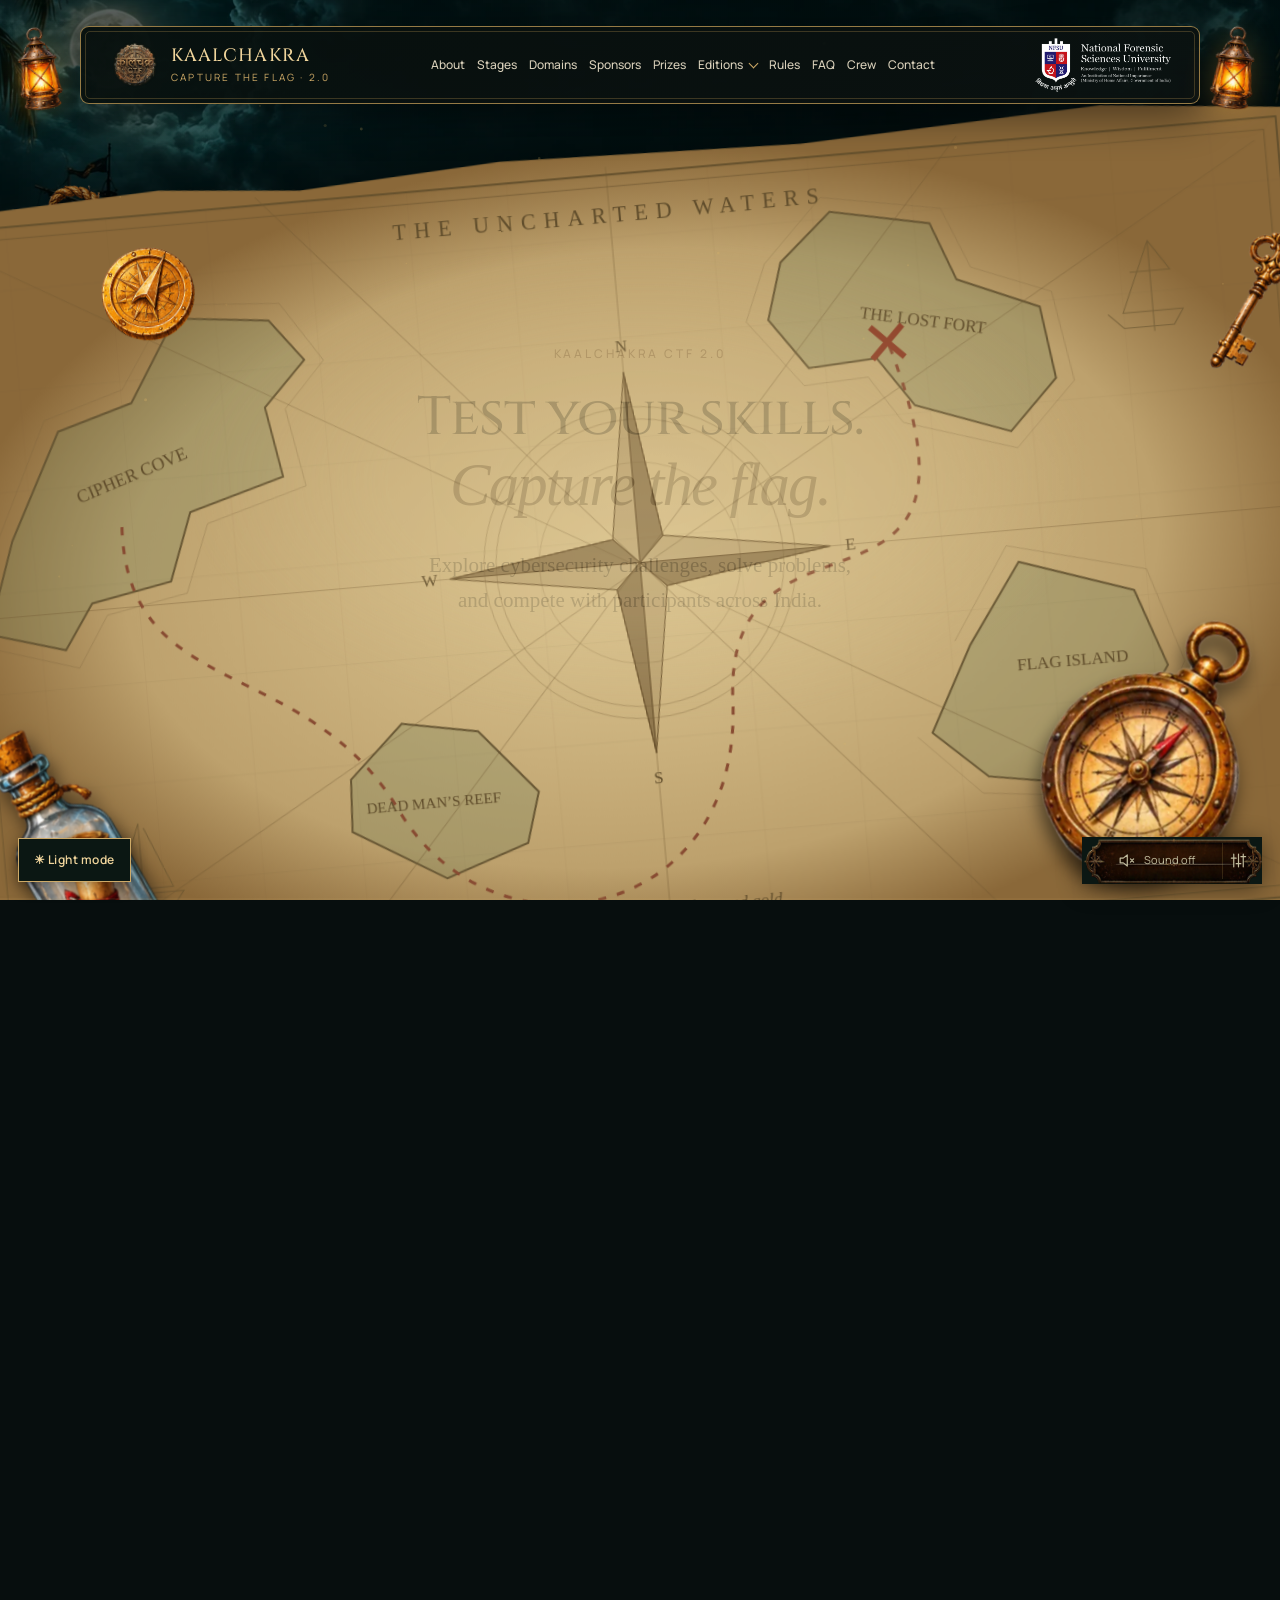
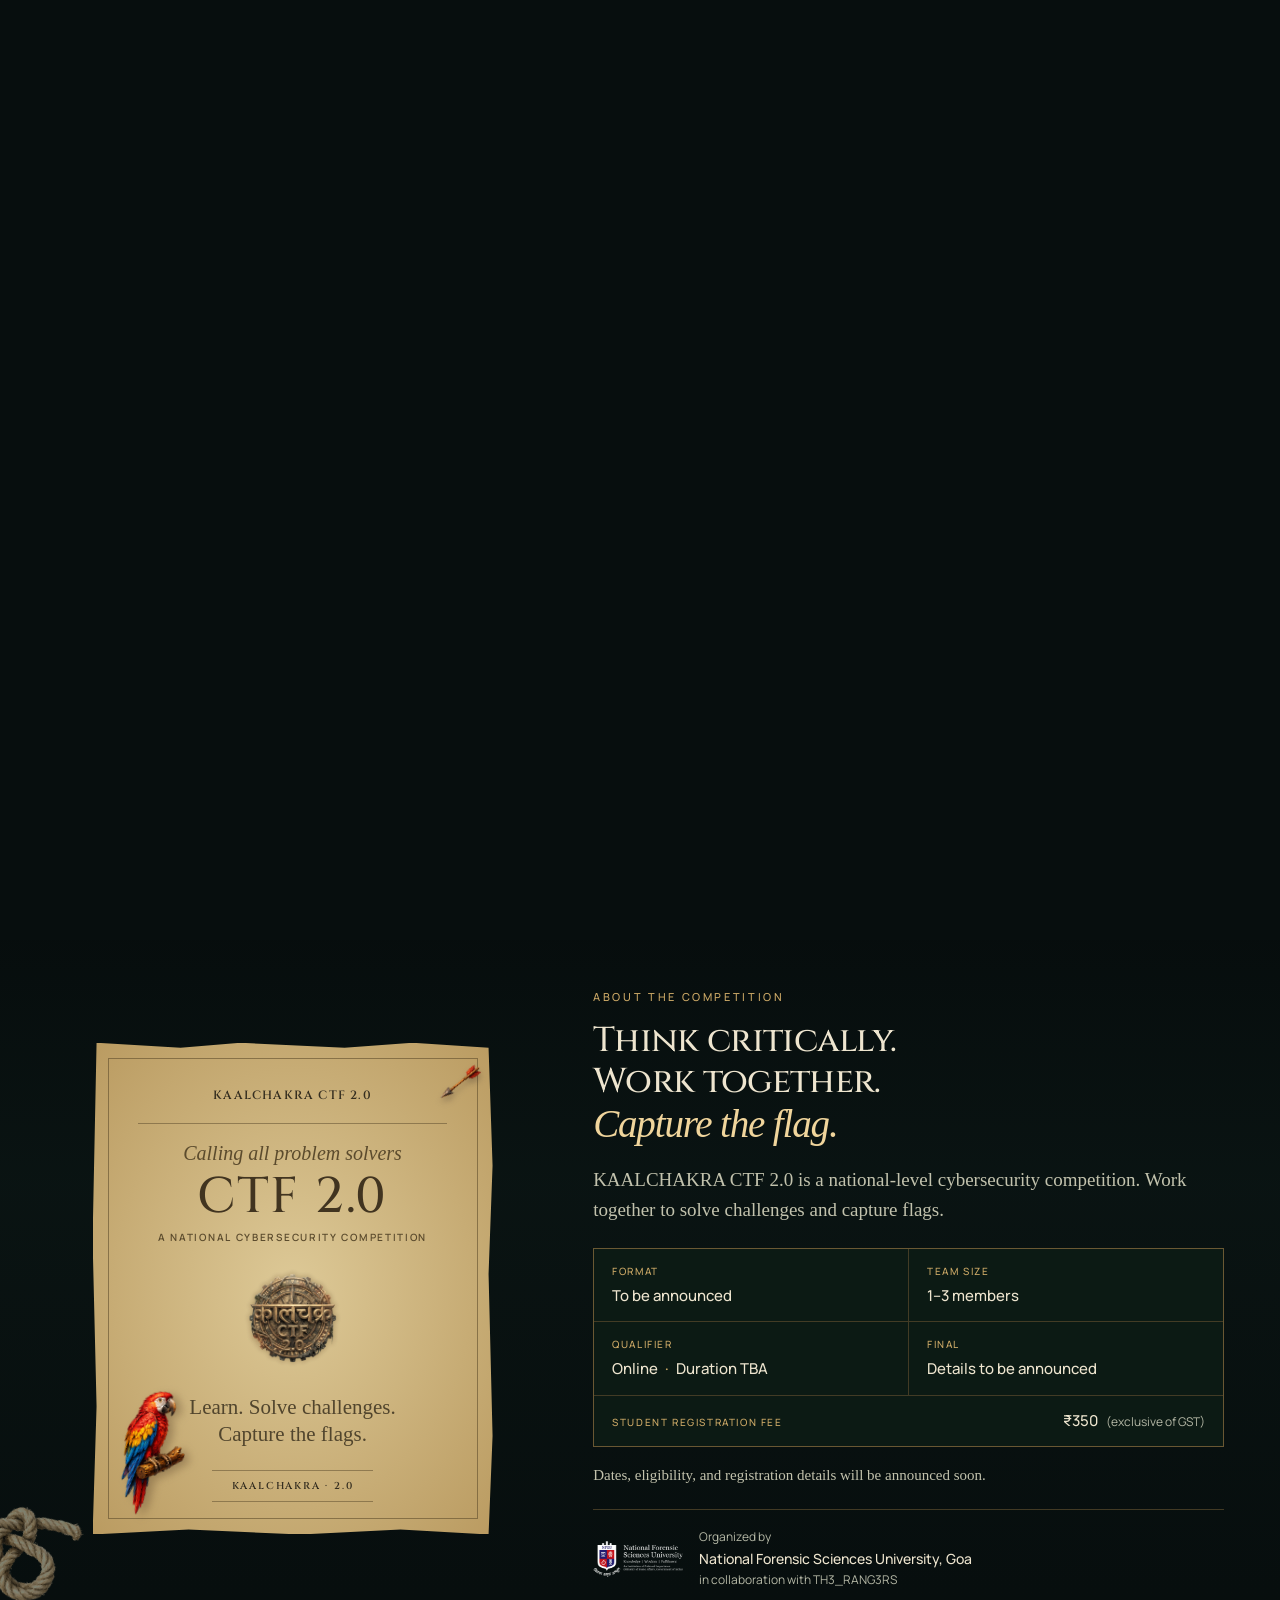
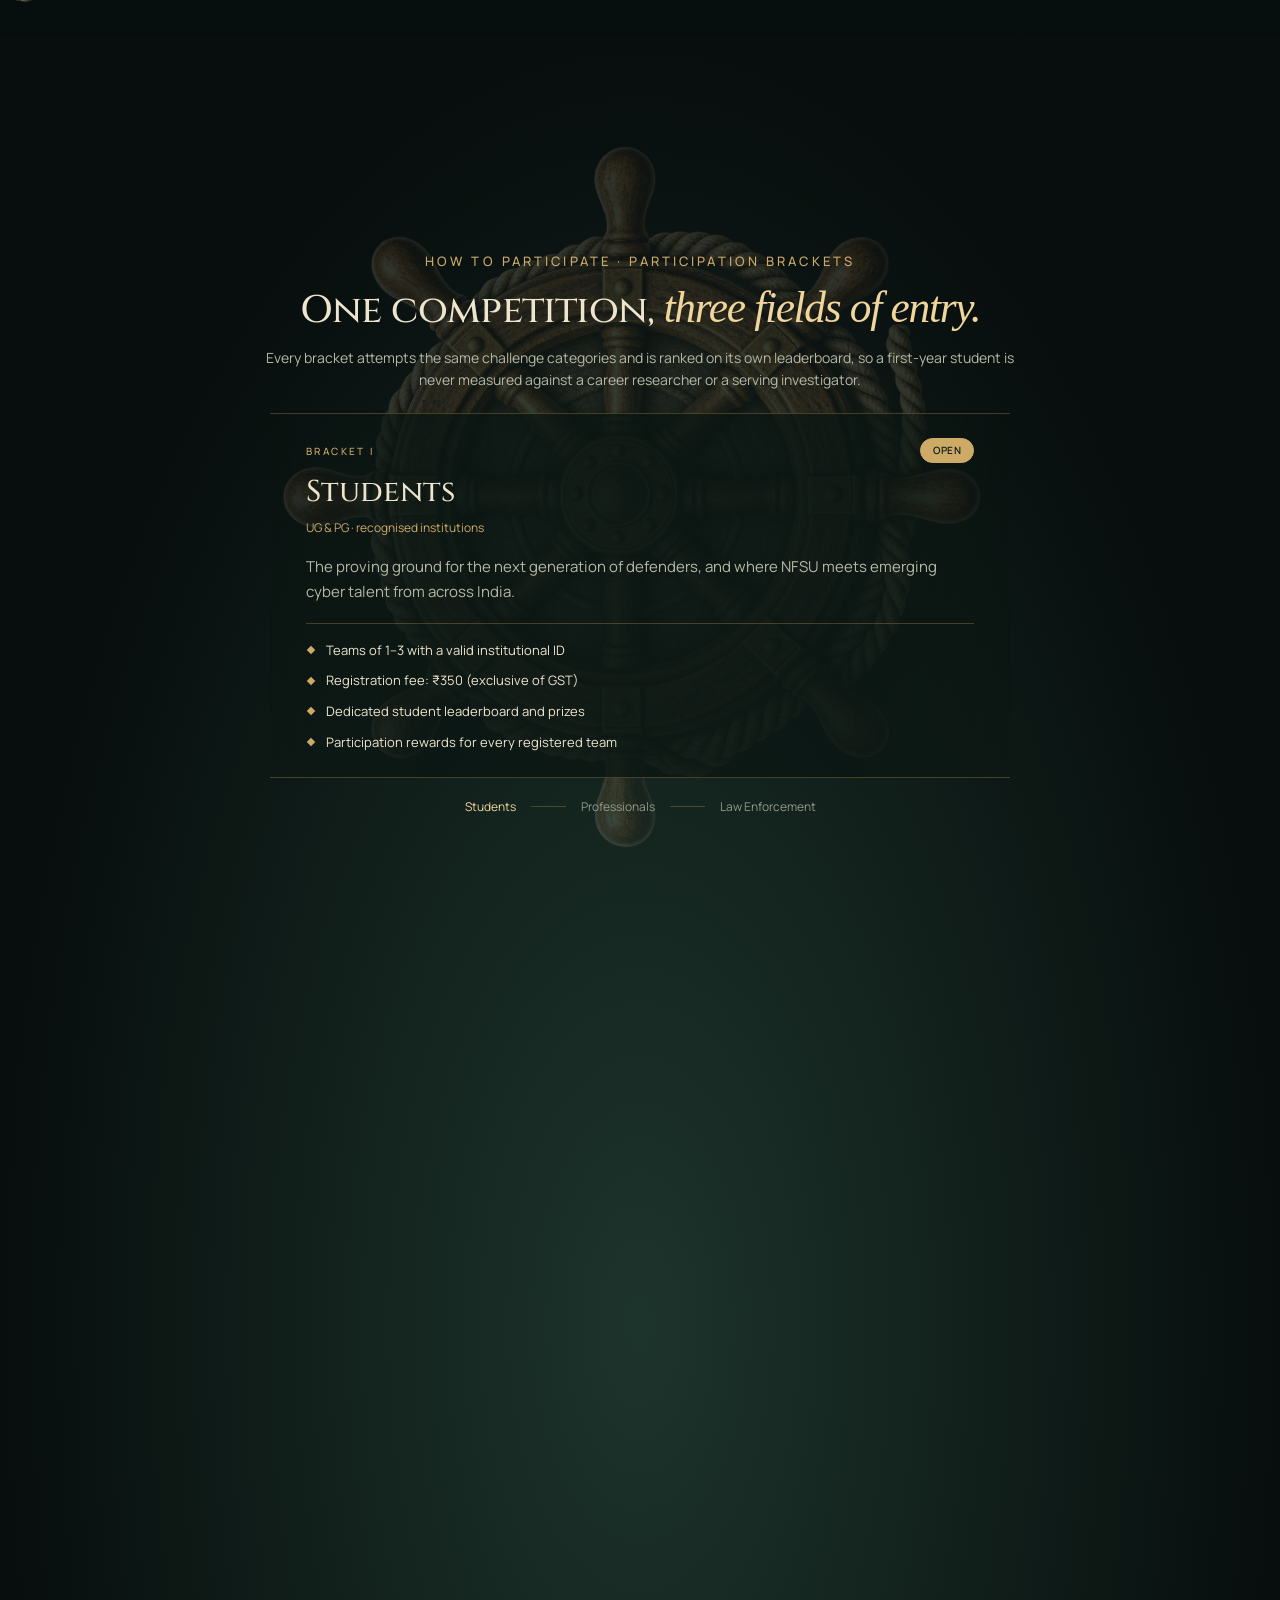
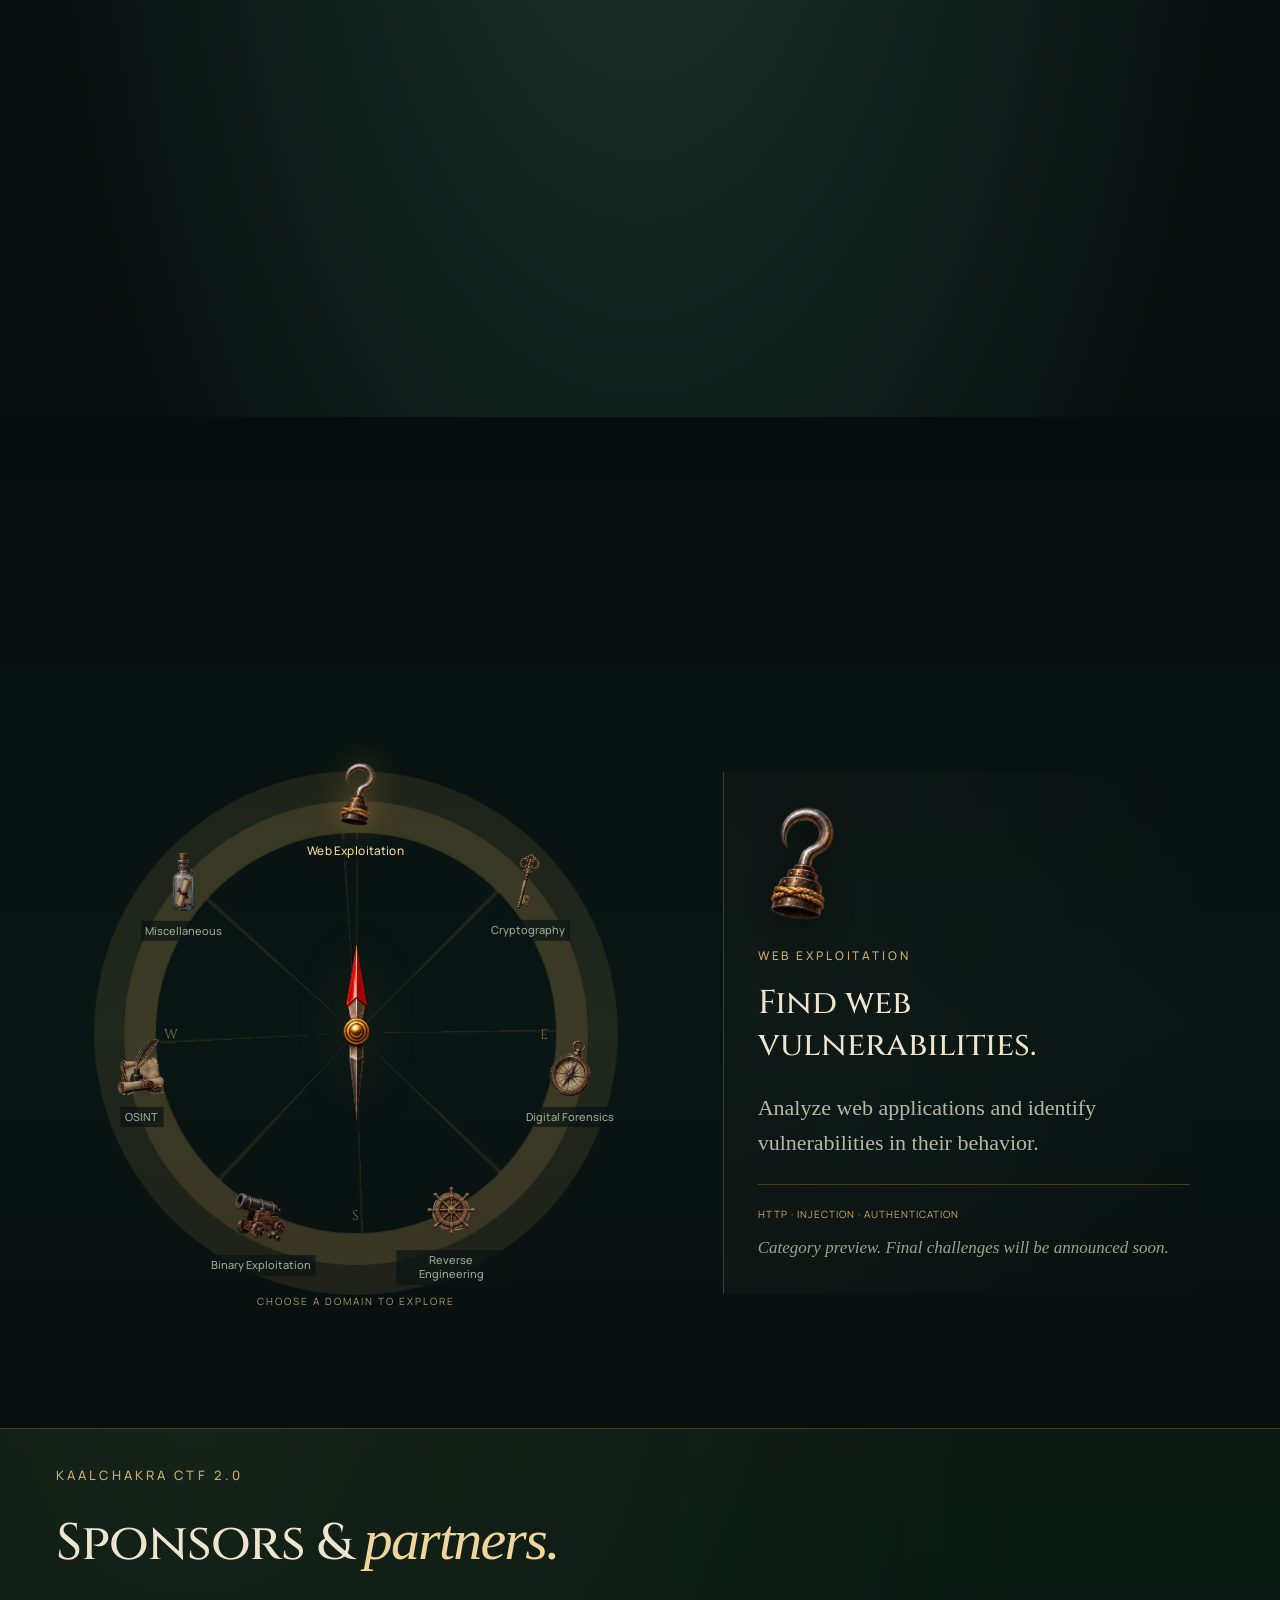
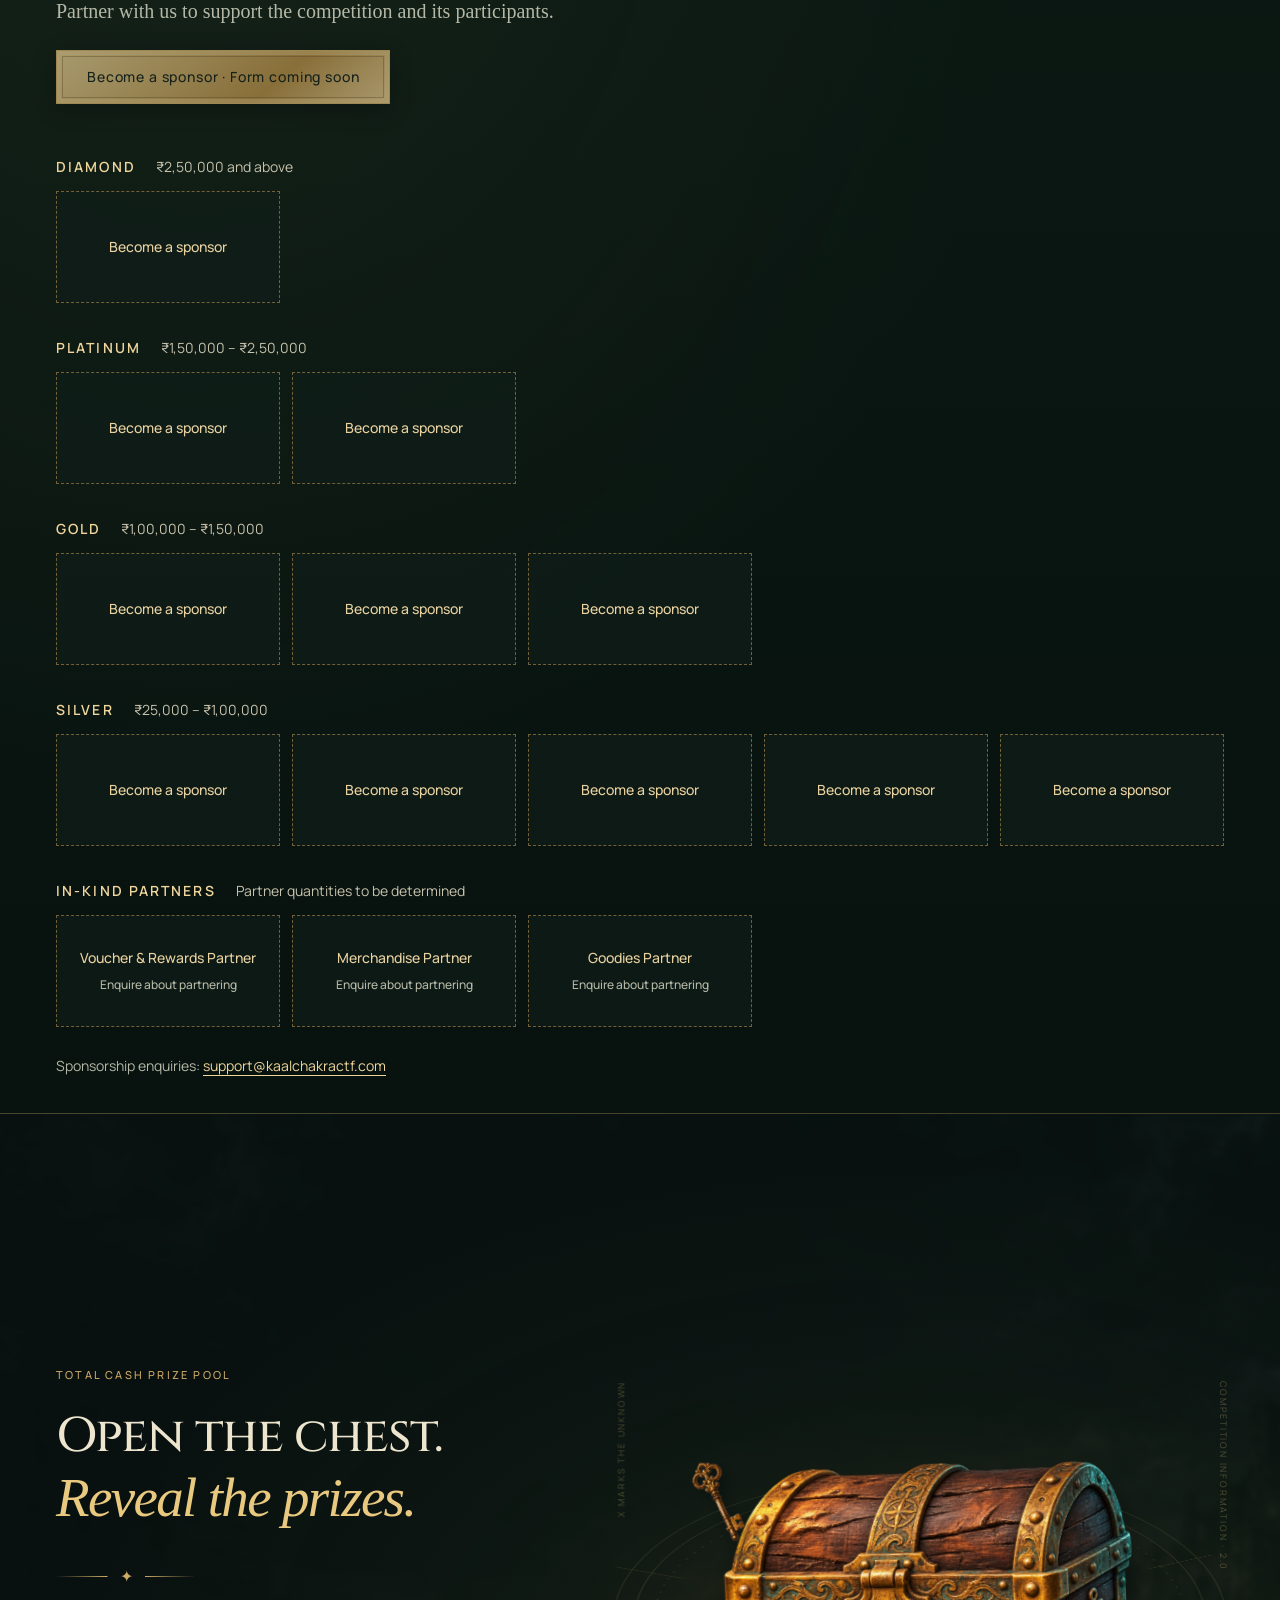
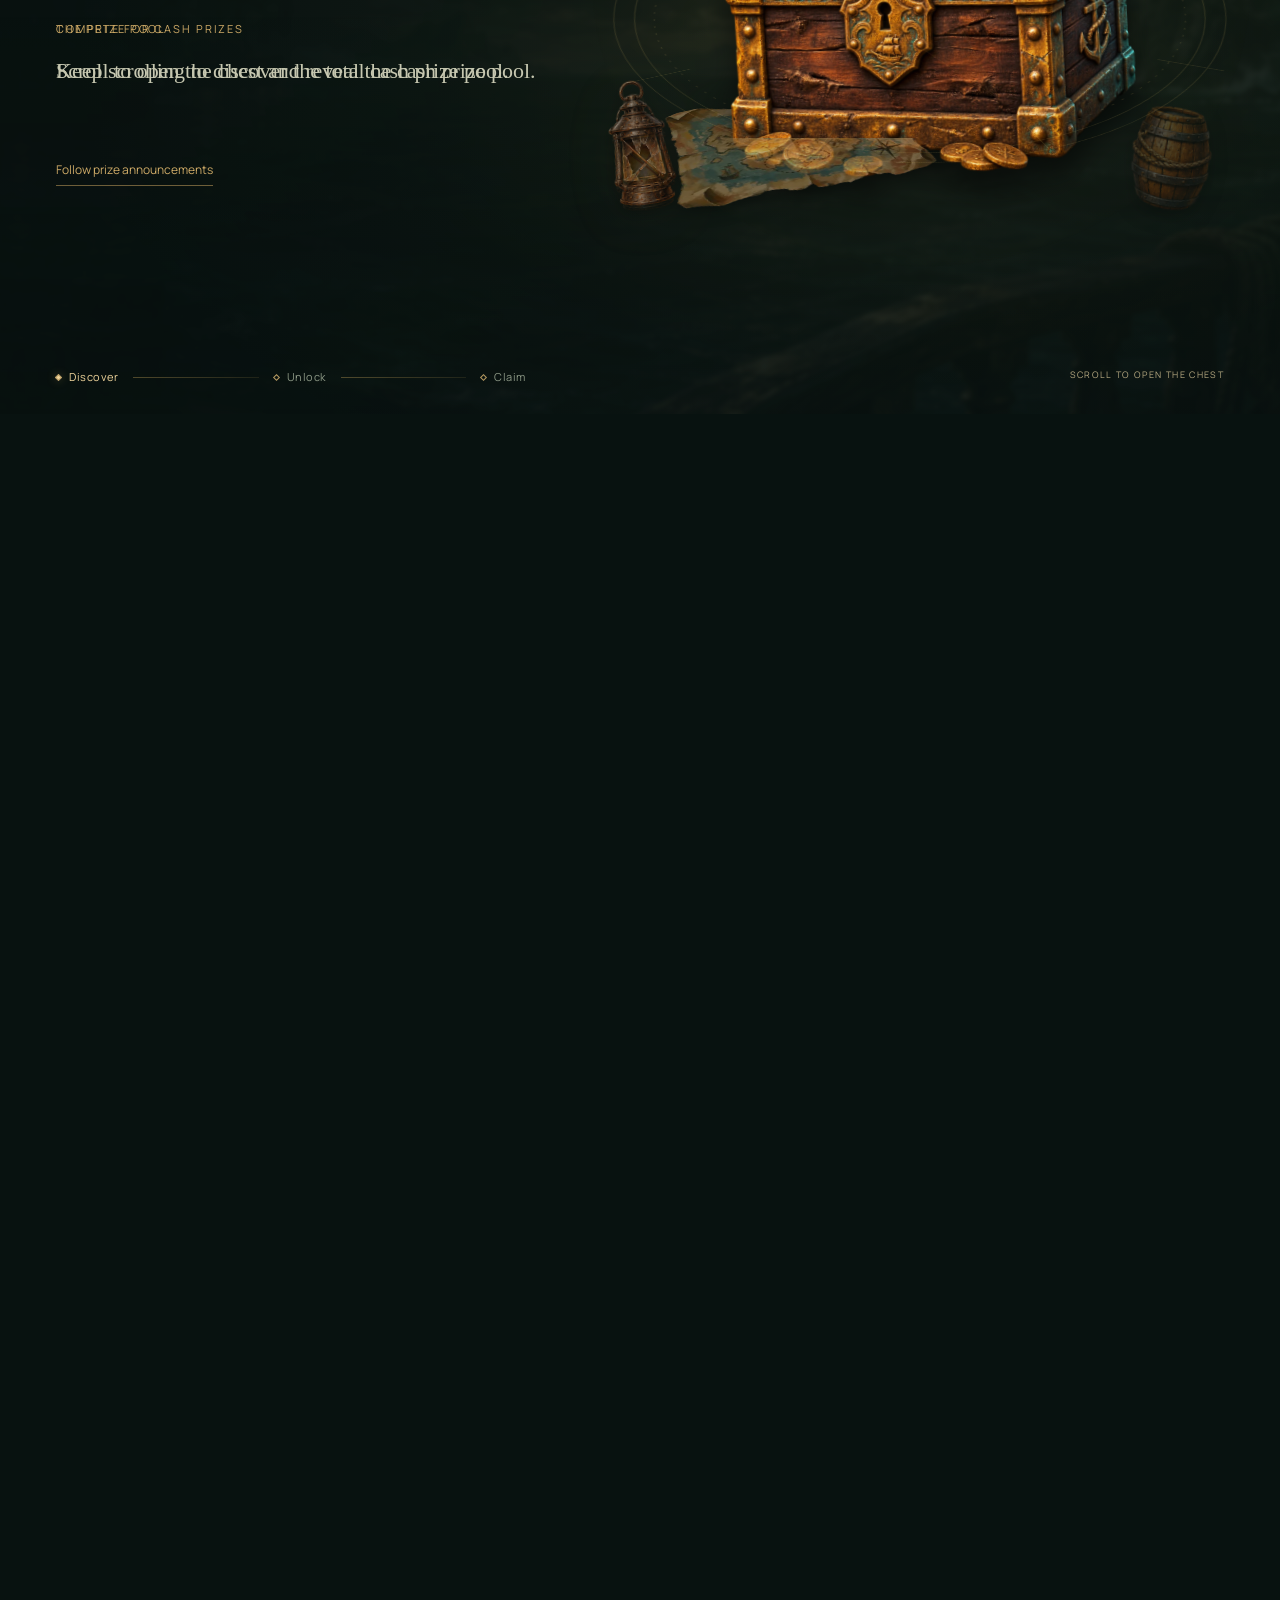
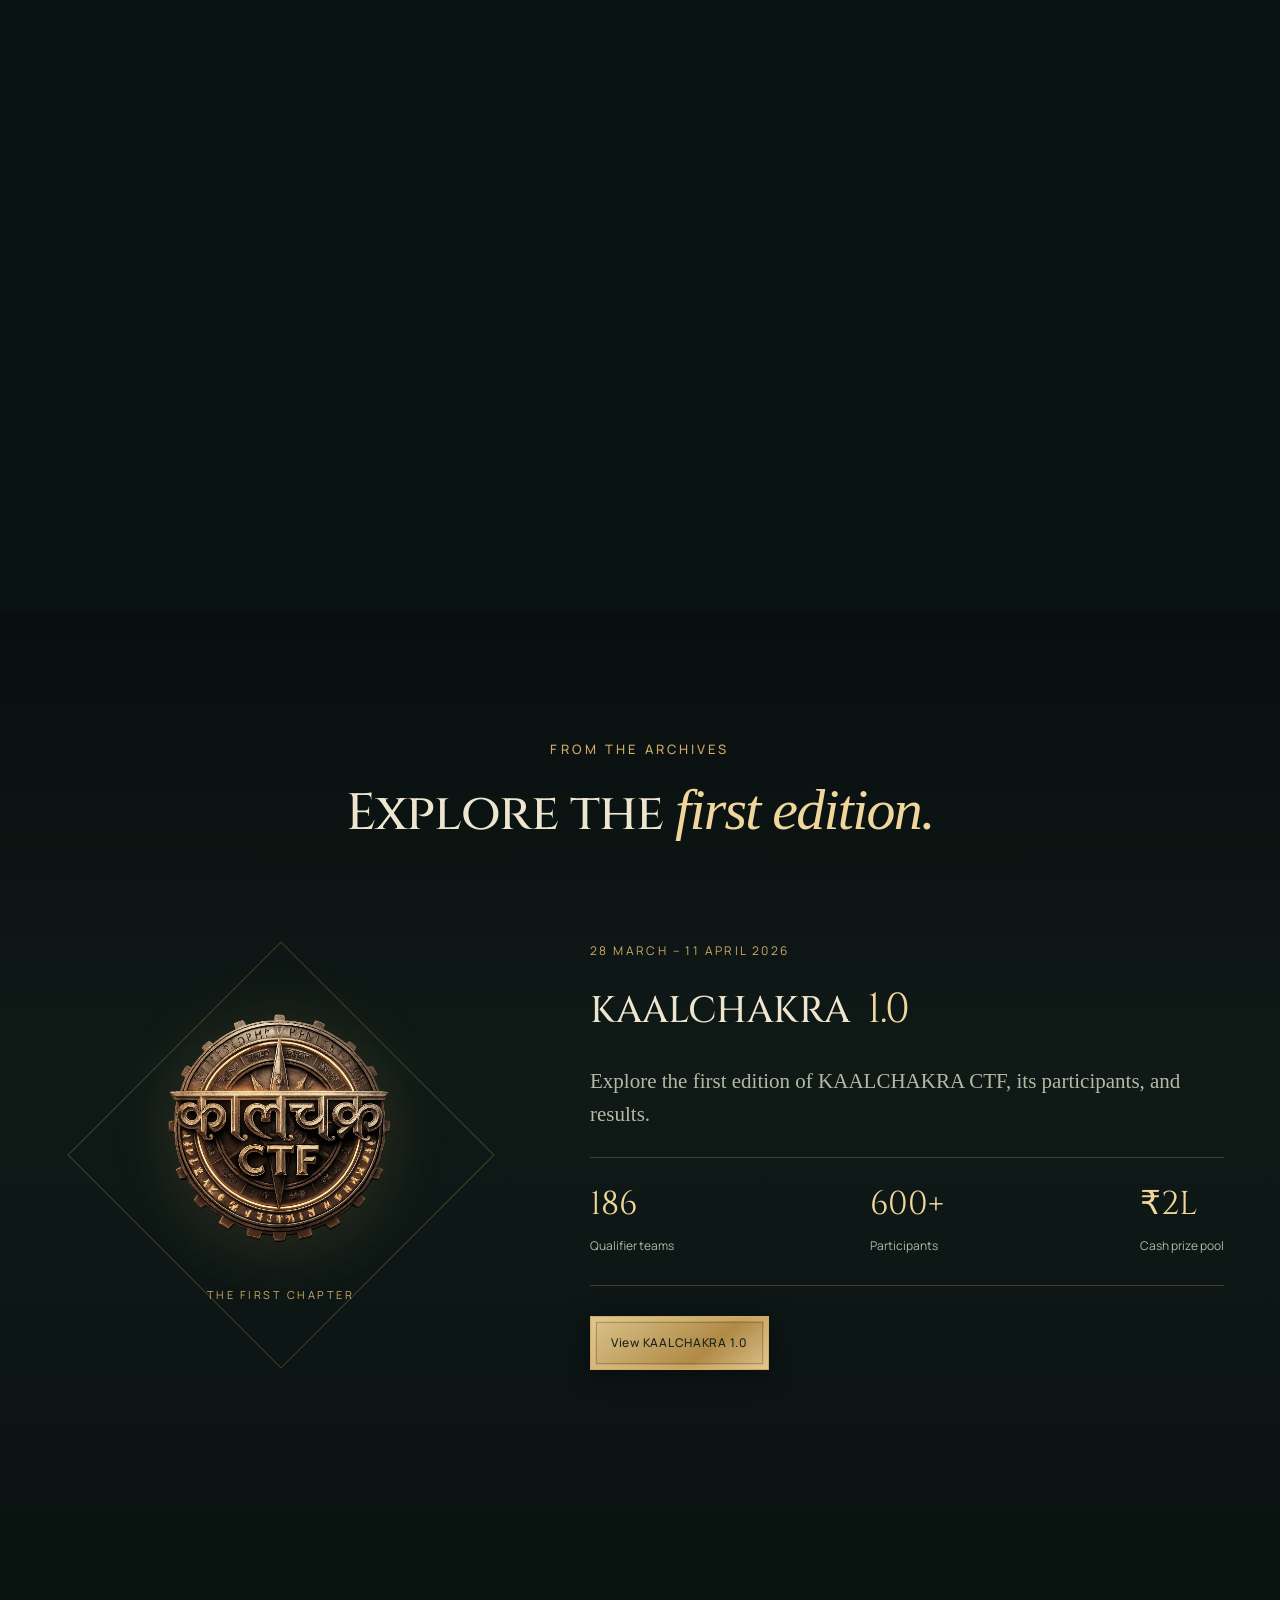
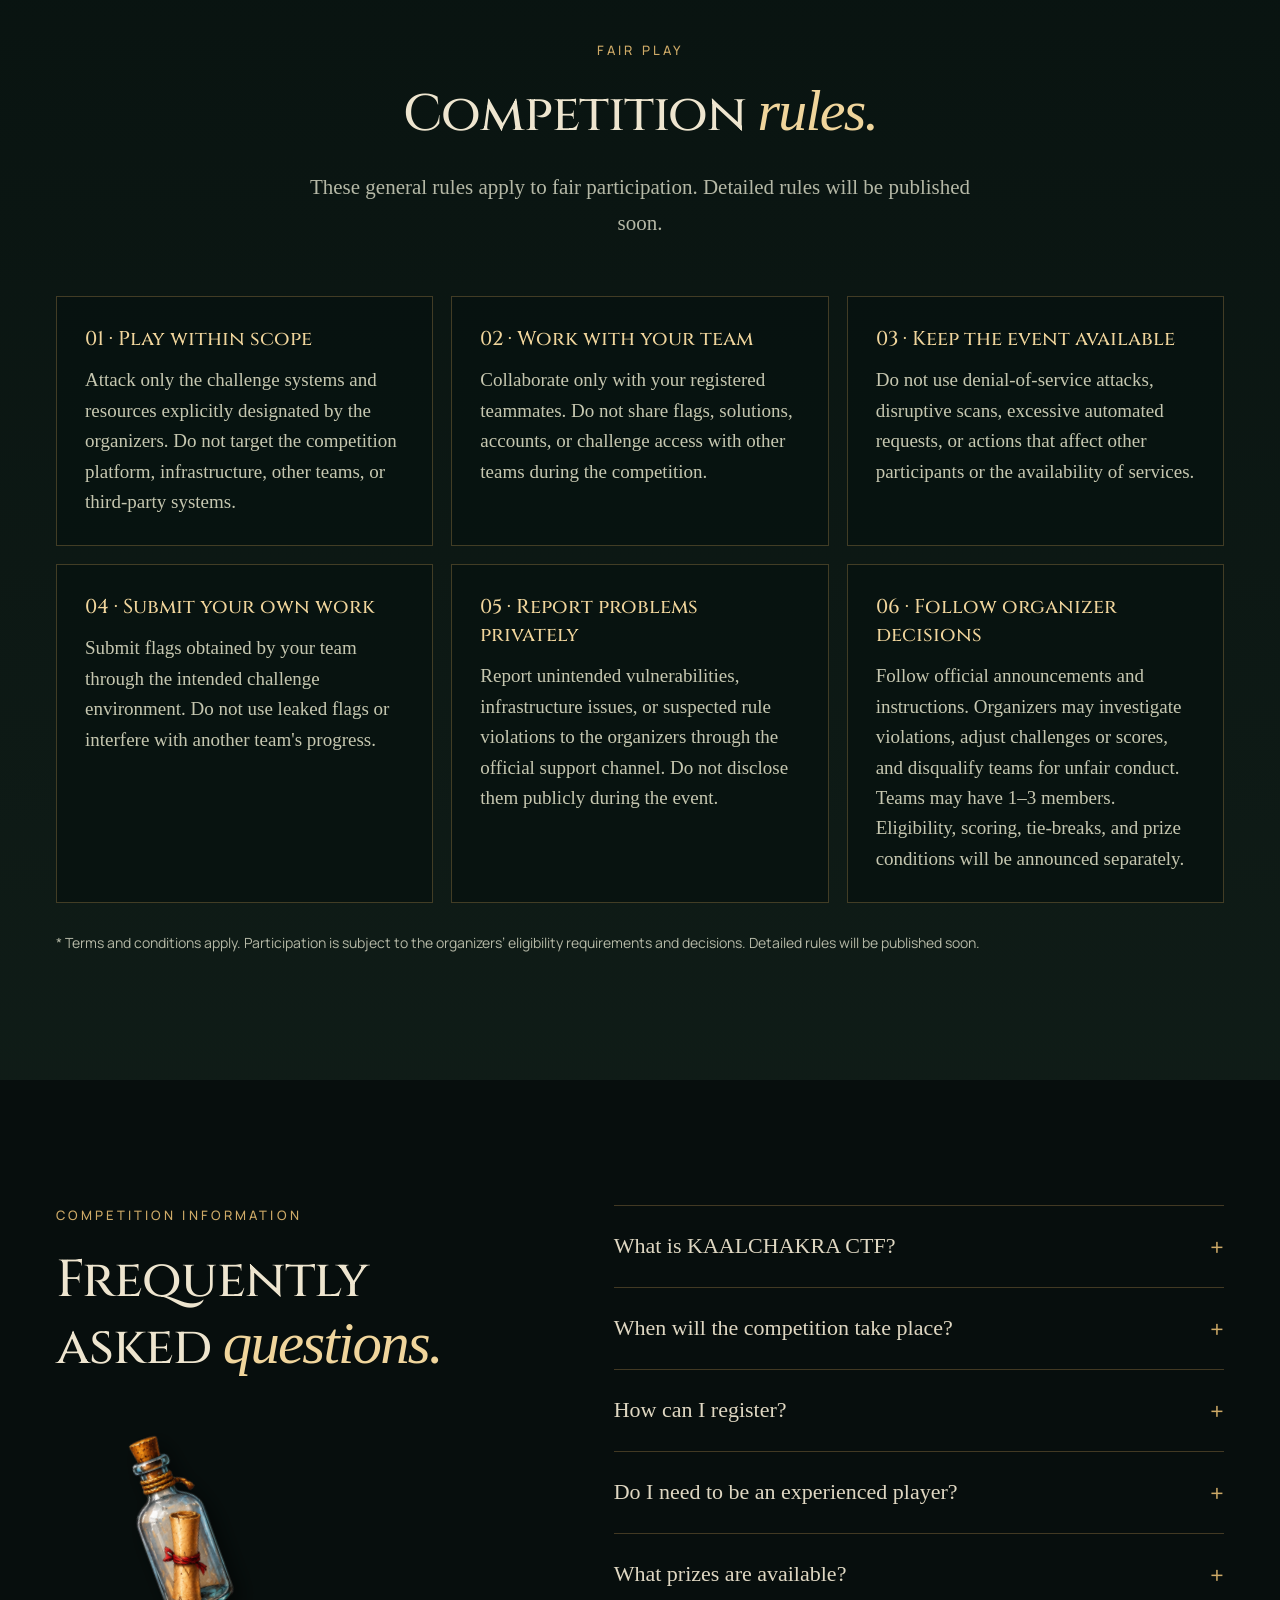
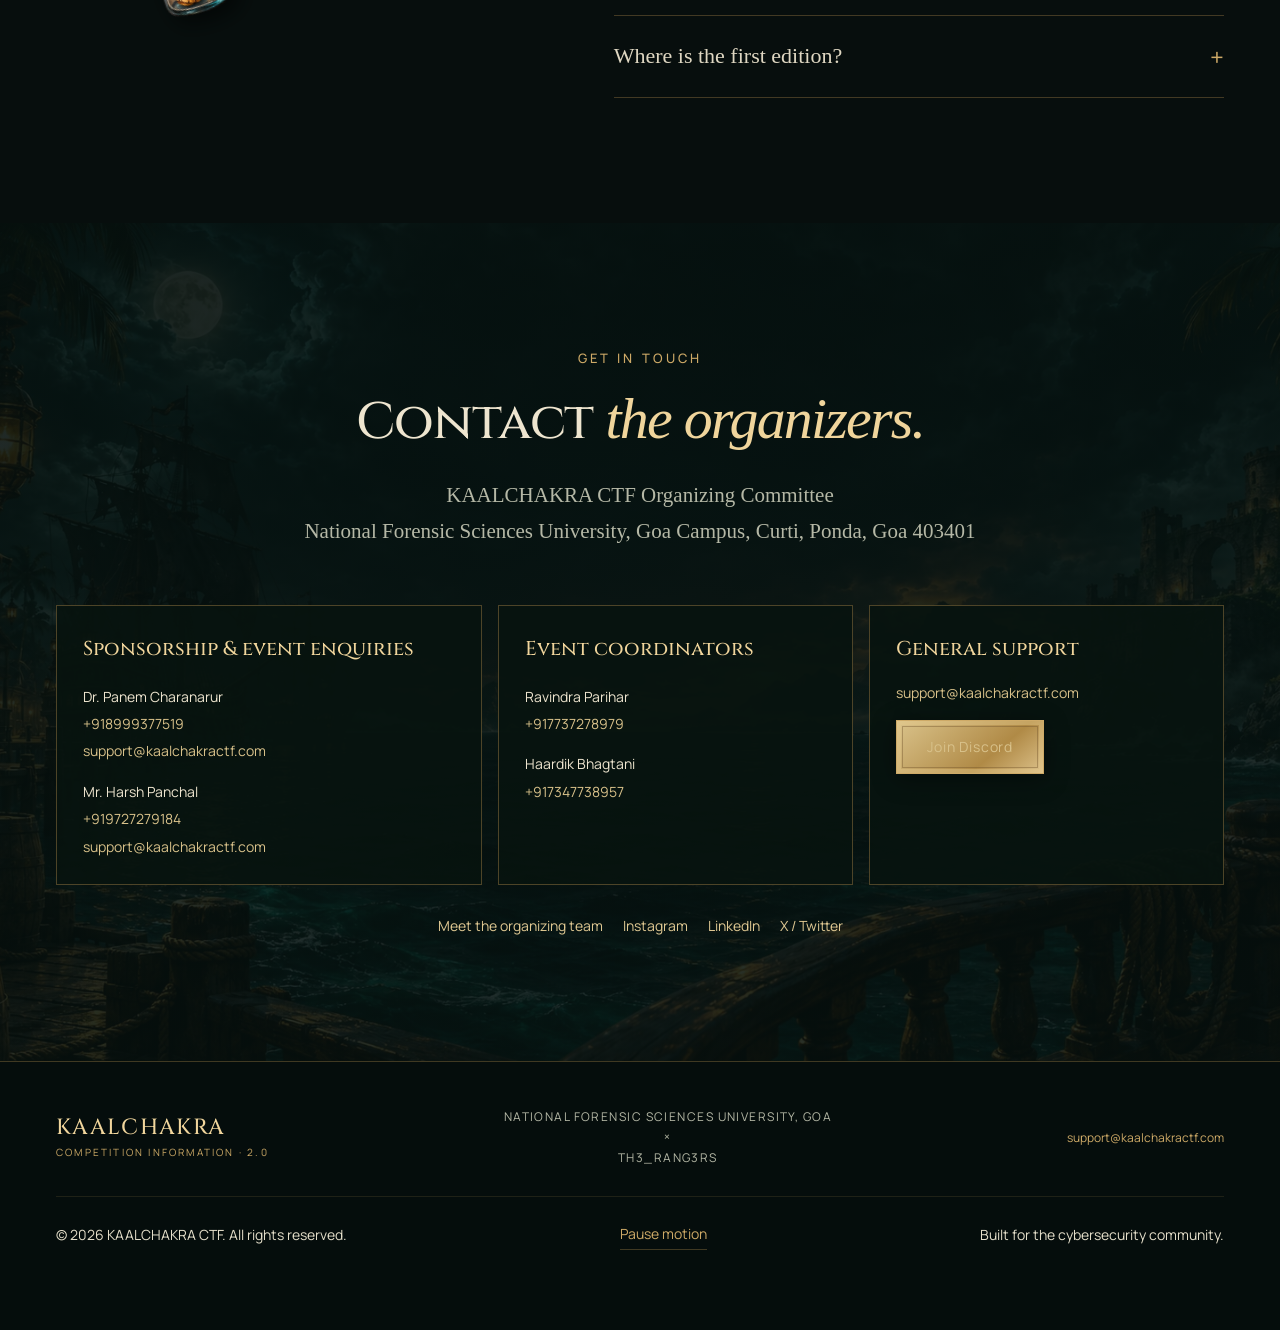
==== commit b7f4dee5: "Update registration details and title styling" ====
--- a/index.html
+++ b/index.html
@@ -46,7 +46,7 @@
    <p class="eyebrow host-kicker">NATIONAL FORENSIC SCIENCES UNIVERSITY, GOA<br><span>×</span><br>TH3_RANG3RS<br>PRESENTS</p>
    <div class="emblem-stage"><div class="emblem-orbit" aria-hidden="true"></div><img class="hero-emblem" src="images/2.0/logo.webp" alt="Kaalchakra pirate compass emblem" width="938" height="938"></div>
    <p class="edition-kicker">NATIONAL LEVEL COMPETITION</p>
-   <h1>KAALCHAKRA CTF<span>2.0</span></h1>
+   <h1>KAALCHAKRA CTF <span>2.0</span></h1>
    <p class="hero-tagline">Solve challenges. <em>Capture flags.</em></p>
    <button class="button button-gold hero-cta" type="button" id="register-open"><span class="button-flourish" aria-hidden="true">✦</span> Register for the CTF <span class="button-flourish" aria-hidden="true">✦</span></button>
    <p class="launch-note">NATIONAL LEVEL CTF <span>·</span> COMING SOON</p>
@@ -65,9 +65,9 @@
  <div class="about-copy reveal"><p class="eyebrow">ABOUT THE COMPETITION</p><h2>Think critically.<br>Work together.<br><em>Capture the flag.</em></h2><div class="gold-rule" aria-hidden="true">✦</div><p>KAALCHAKRA CTF 2.0 is a national-level cybersecurity competition. Work together to solve challenges and capture flags.</p><dl class="competition-facts" aria-label="Competition details">
  <div><dt>Format</dt><dd>To be announced</dd></div>
  <div><dt>Team size</dt><dd>1&ndash;3 members</dd></div>
- <div><dt>Qualifier</dt><dd>Online <span aria-hidden="true">&middot;</span> 24 h</dd></div>
+ <div><dt>Qualifier</dt><dd>Online <span aria-hidden="true">&middot;</span> Duration TBA</dd></div>
  <div><dt>Final</dt><dd>Details to be announced</dd></div>
- <div class="competition-fee"><dt>Student registration fee</dt><dd>₹350 <small>(inclusive of GST)</small></dd></div>
+ <div class="competition-fee"><dt>Student registration fee</dt><dd>₹350 <small>(exclusive of GST)</small></dd></div>
 </dl><p class="about-note">Dates, eligibility, and registration details will be announced soon.</p><div class="host-lockup"><img src="images/emblem.png" alt="NFSU emblem" width="50" height="60"><div>Organized by<strong>National Forensic Sciences University, Goa</strong><span>in collaboration with TH3_RANG3RS</span></div></div></div>
 </div></section>
 <section class="journey-wrapper participation-tracks" id="journey" aria-labelledby="journey-title"><div class="journey-stage">
@@ -77,7 +77,7 @@
   <article class="journey-card">
    <div class="track-meta"><p class="eyebrow">BRACKET I</p><span class="track-access">Open</span></div><h3>Students</h3><p class="track-audience">UG &amp; PG &middot; recognised institutions</p>
    <p class="track-description">The proving ground for the next generation of defenders, and where NFSU meets emerging cyber talent from across India.</p>
-   <ul class="track-benefits"><li>Teams of 1&ndash;3 with a valid institutional ID</li><li>Registration fee: ₹350 (inclusive of GST)</li><li>Dedicated student leaderboard and prizes</li><li>Participation rewards for every registered team</li></ul>
+   <ul class="track-benefits"><li>Teams of 1&ndash;3 with a valid institutional ID</li><li>Registration fee: ₹350 (exclusive of GST)</li><li>Dedicated student leaderboard and prizes</li><li>Participation rewards for every registered team</li></ul>
   </article>
   <article class="journey-card">
    <div class="track-meta"><p class="eyebrow">BRACKET II</p><span class="track-access">Open</span></div><h3>Professionals</h3><p class="track-audience">Industry &middot; researchers &middot; red teams</p>
@@ -204,14 +204,14 @@
 <!-- Partnerships section temporarily hidden.
 <section class="partners section"><div class="container partners-layout reveal"><img src="images/2.0/lantern_ok.png" alt="" width="95" height="160" loading="lazy"><div><p class="eyebrow">PARTNERSHIPS</p><h2>Support <em>KAALCHAKRA 2.0.</em></h2><p>Interested in supporting KAALCHAKRA 2.0?<br>Contact the organizers to discuss partnership opportunities.</p></div><a class="button button-outline" href="https://discord.gg/q4Pam5h3Bd" target="_blank" rel="noopener noreferrer">Contact the organizers</a></div></section>
 -->
-<section class="rules section" id="rules" aria-labelledby="rules-title"><div class="container"><div class="section-heading"><p class="eyebrow">FAIR PLAY</p><h2 id="rules-title">Competition <em>rules.</em></h2><p>These general rules apply to fair participation. Terms and conditions apply. Participation is subject to the organizers’ eligibility requirements and decisions. Detailed rules will be published soon.</p></div><div class="rules-grid">
+<section class="rules section" id="rules" aria-labelledby="rules-title"><div class="container"><div class="section-heading"><p class="eyebrow">FAIR PLAY</p><h2 id="rules-title">Competition <em>rules.</em></h2><p>These general rules apply to fair participation. Detailed rules will be published soon.</p></div><div class="rules-grid">
 <article><h3>01 · Play within scope</h3><p>Attack only the challenge systems and resources explicitly designated by the organizers. Do not target the competition platform, infrastructure, other teams, or third-party systems.</p></article>
 <article><h3>02 · Work with your team</h3><p>Collaborate only with your registered teammates. Do not share flags, solutions, accounts, or challenge access with other teams during the competition.</p></article>
 <article><h3>03 · Keep the event available</h3><p>Do not use denial-of-service attacks, disruptive scans, excessive automated requests, or actions that affect other participants or the availability of services.</p></article>
 <article><h3>04 · Submit your own work</h3><p>Submit flags obtained by your team through the intended challenge environment. Do not use leaked flags or interfere with another team's progress.</p></article>
 <article><h3>05 · Report problems privately</h3><p>Report unintended vulnerabilities, infrastructure issues, or suspected rule violations to the organizers through the official support channel. Do not disclose them publicly during the event.</p></article>
 <article><h3>06 · Follow organizer decisions</h3><p>Follow official announcements and instructions. Organizers may investigate violations, adjust challenges or scores, and disqualify teams for unfair conduct. Teams may have 1&ndash;3 members. Eligibility, scoring, tie-breaks, and prize conditions will be announced separately.</p></article>
-</div></div></section>
+</div><p class="rules-terms">* Terms and conditions apply. Participation is subject to the organizers’ eligibility requirements and decisions. Detailed rules will be published soon.</p></div></section>
 <section class="faq section" id="faq"><div class="container faq-layout"><div class="reveal"><p class="eyebrow">COMPETITION INFORMATION</p><h2>Frequently asked <em>questions.</em></h2><img class="faq-bottle" src="images/2.0/bottle.png" alt="A message in a bottle" loading="lazy"></div><div class="faq-list reveal">
 <details><summary>What is KAALCHAKRA CTF?<span aria-hidden="true">+</span></summary><p>A national level Capture The Flag competition organized by National Forensic Sciences University, Goa, in collaboration with TH3_RANG3RS. Solve cybersecurity challenges, uncover hidden flags, and earn your place on the leaderboard.</p></details>
 <details><summary>When will the competition take place?<span aria-hidden="true">+</span></summary><p>Edition 2.0 dates have not been announced yet. The official schedule will be published here and on our community channels.</p></details>
--- a/theme.css
+++ b/theme.css
@@ -69,3 +69,7 @@
 /* Keep the Editions chevron next to and vertically centered with its label. */
 .site-header .edition-menu summary { align-items: center; justify-content: flex-start; gap: 7px; }
 .site-header .edition-menu summary > span { display: inline-block; flex: 0 0 auto; width: 7px; height: 7px; margin: -3px 0 0; border-right: 1px solid currentColor; border-bottom: 1px solid currentColor; transform: rotate(45deg); font-size: 0; line-height: 0; }
+
+.intro-brand h1 > span { font-size: 1em; vertical-align: baseline; letter-spacing: inherit; }
+.rules-terms { margin-top: 28px; font: 14px/1.7 'Manrope', sans-serif; }
+@media (max-width: 700px) { .intro-brand h1 { white-space: normal; font-size: clamp(25px, 6.7vw, 48px); } }
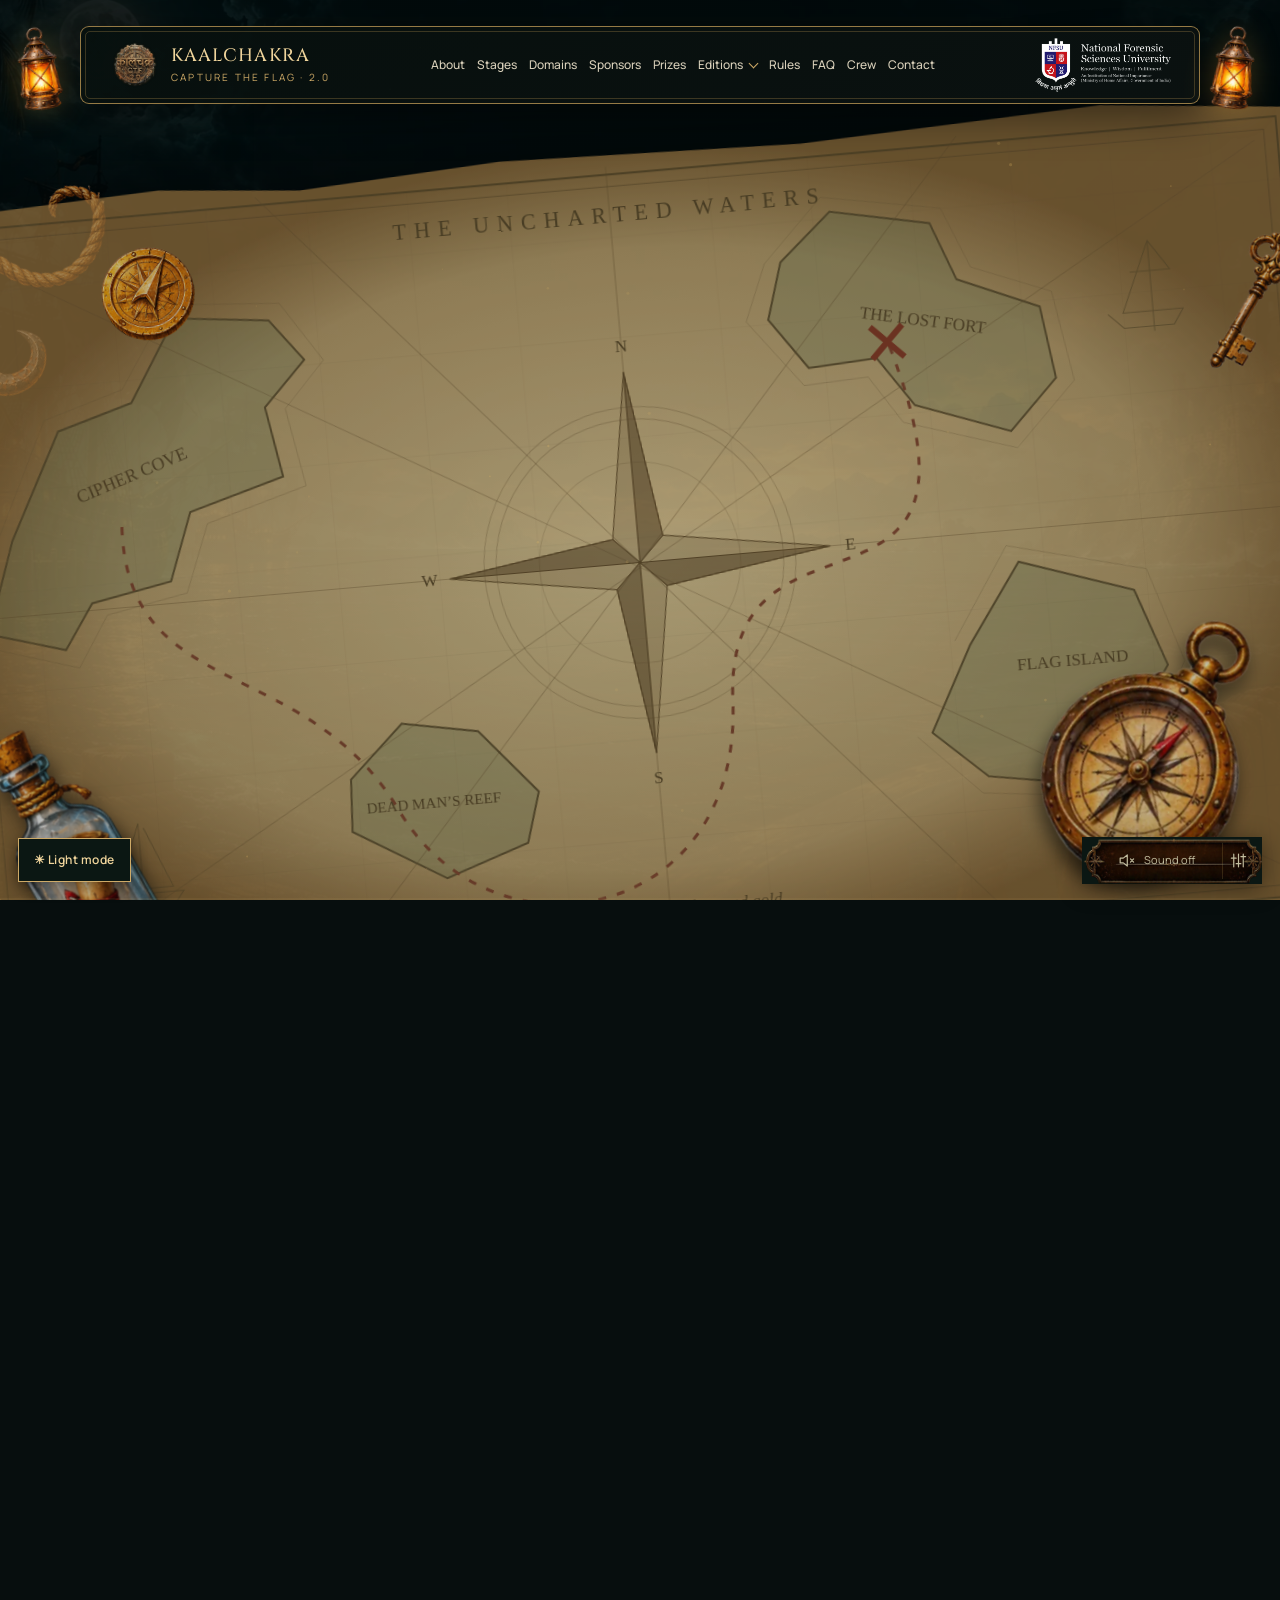
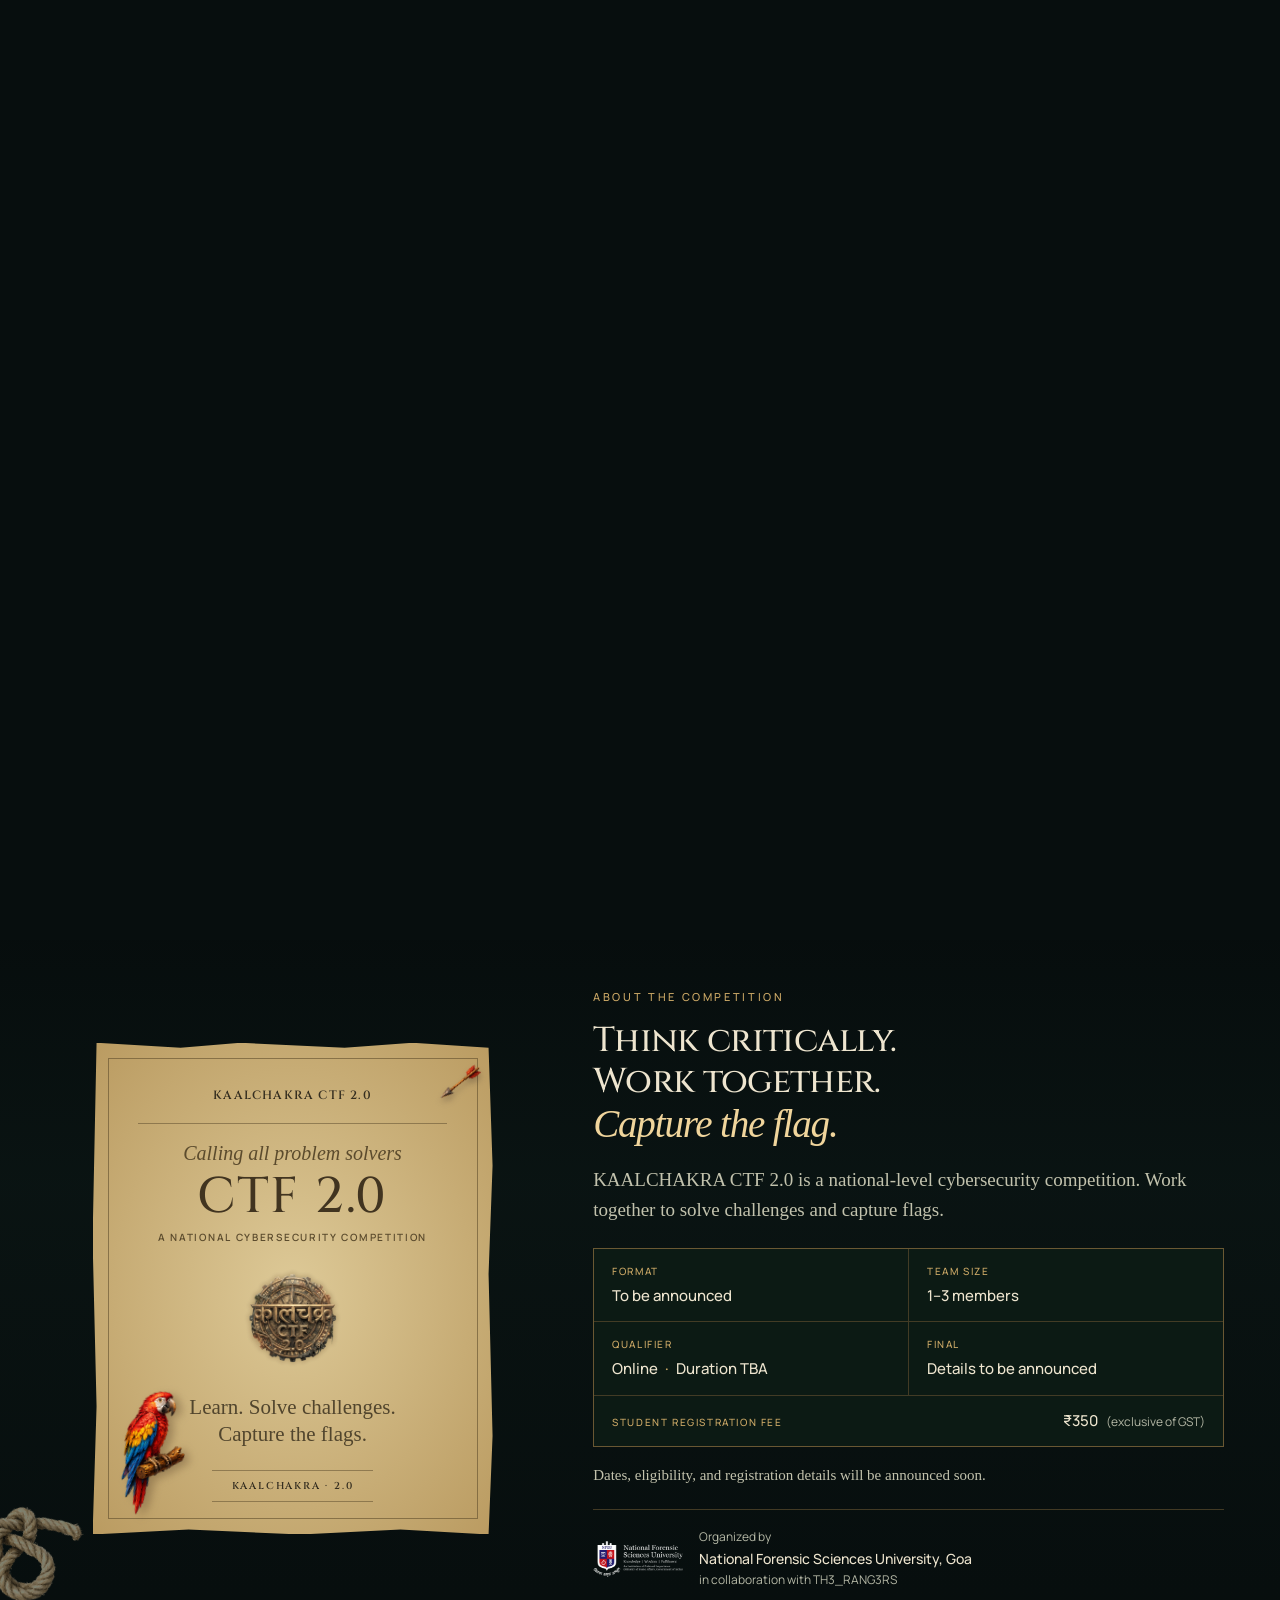
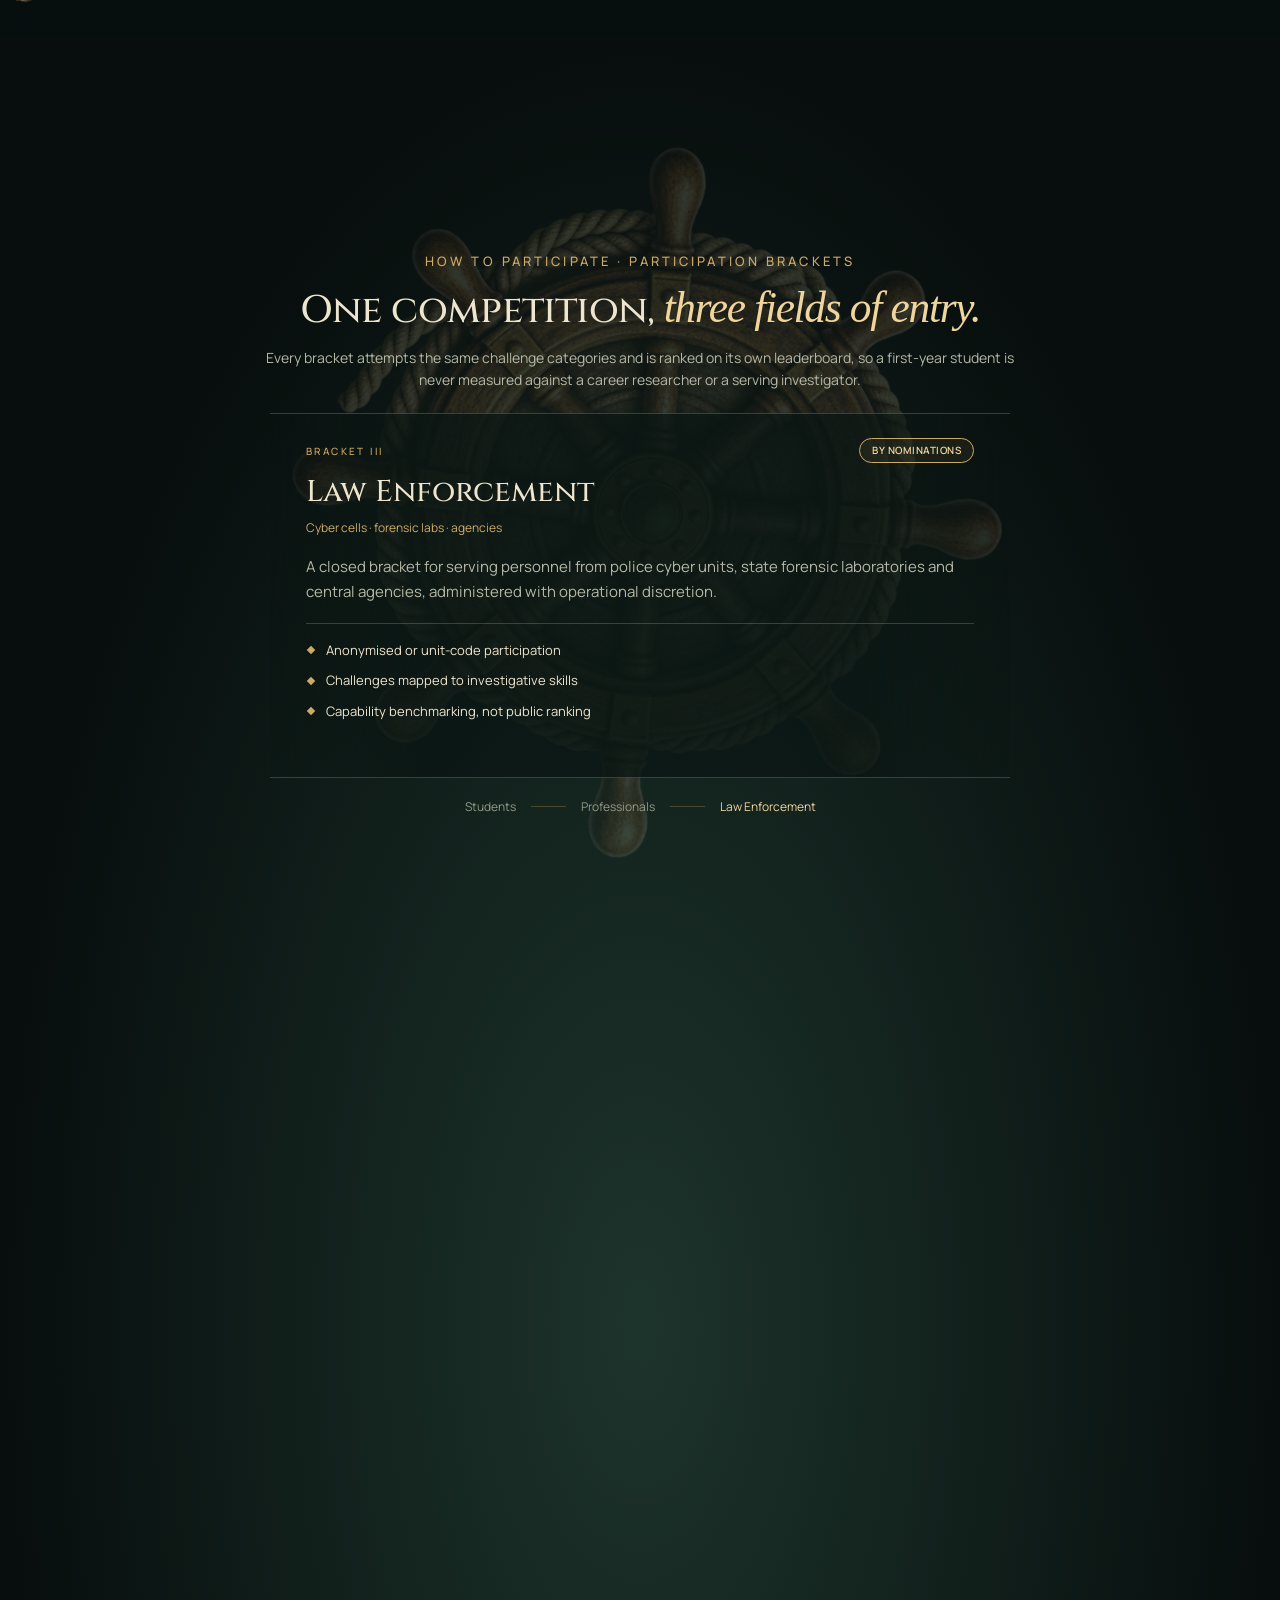
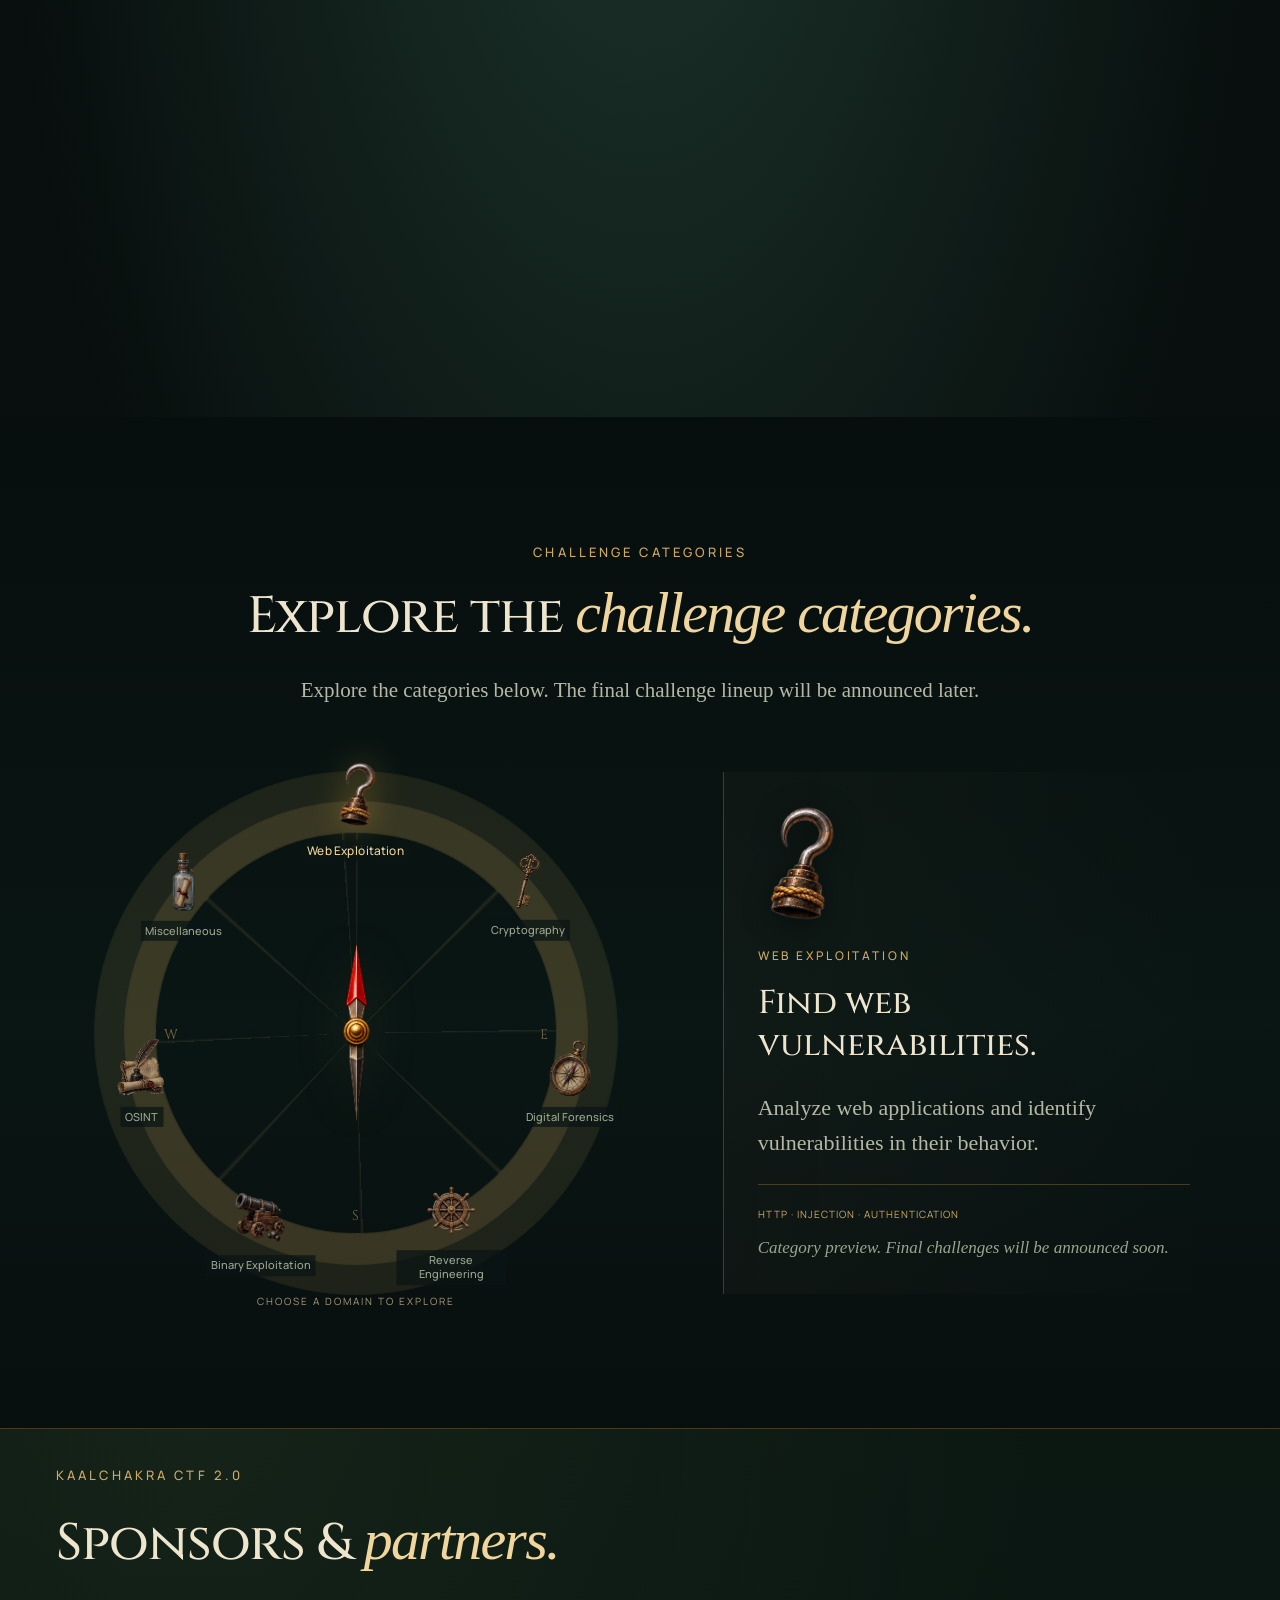
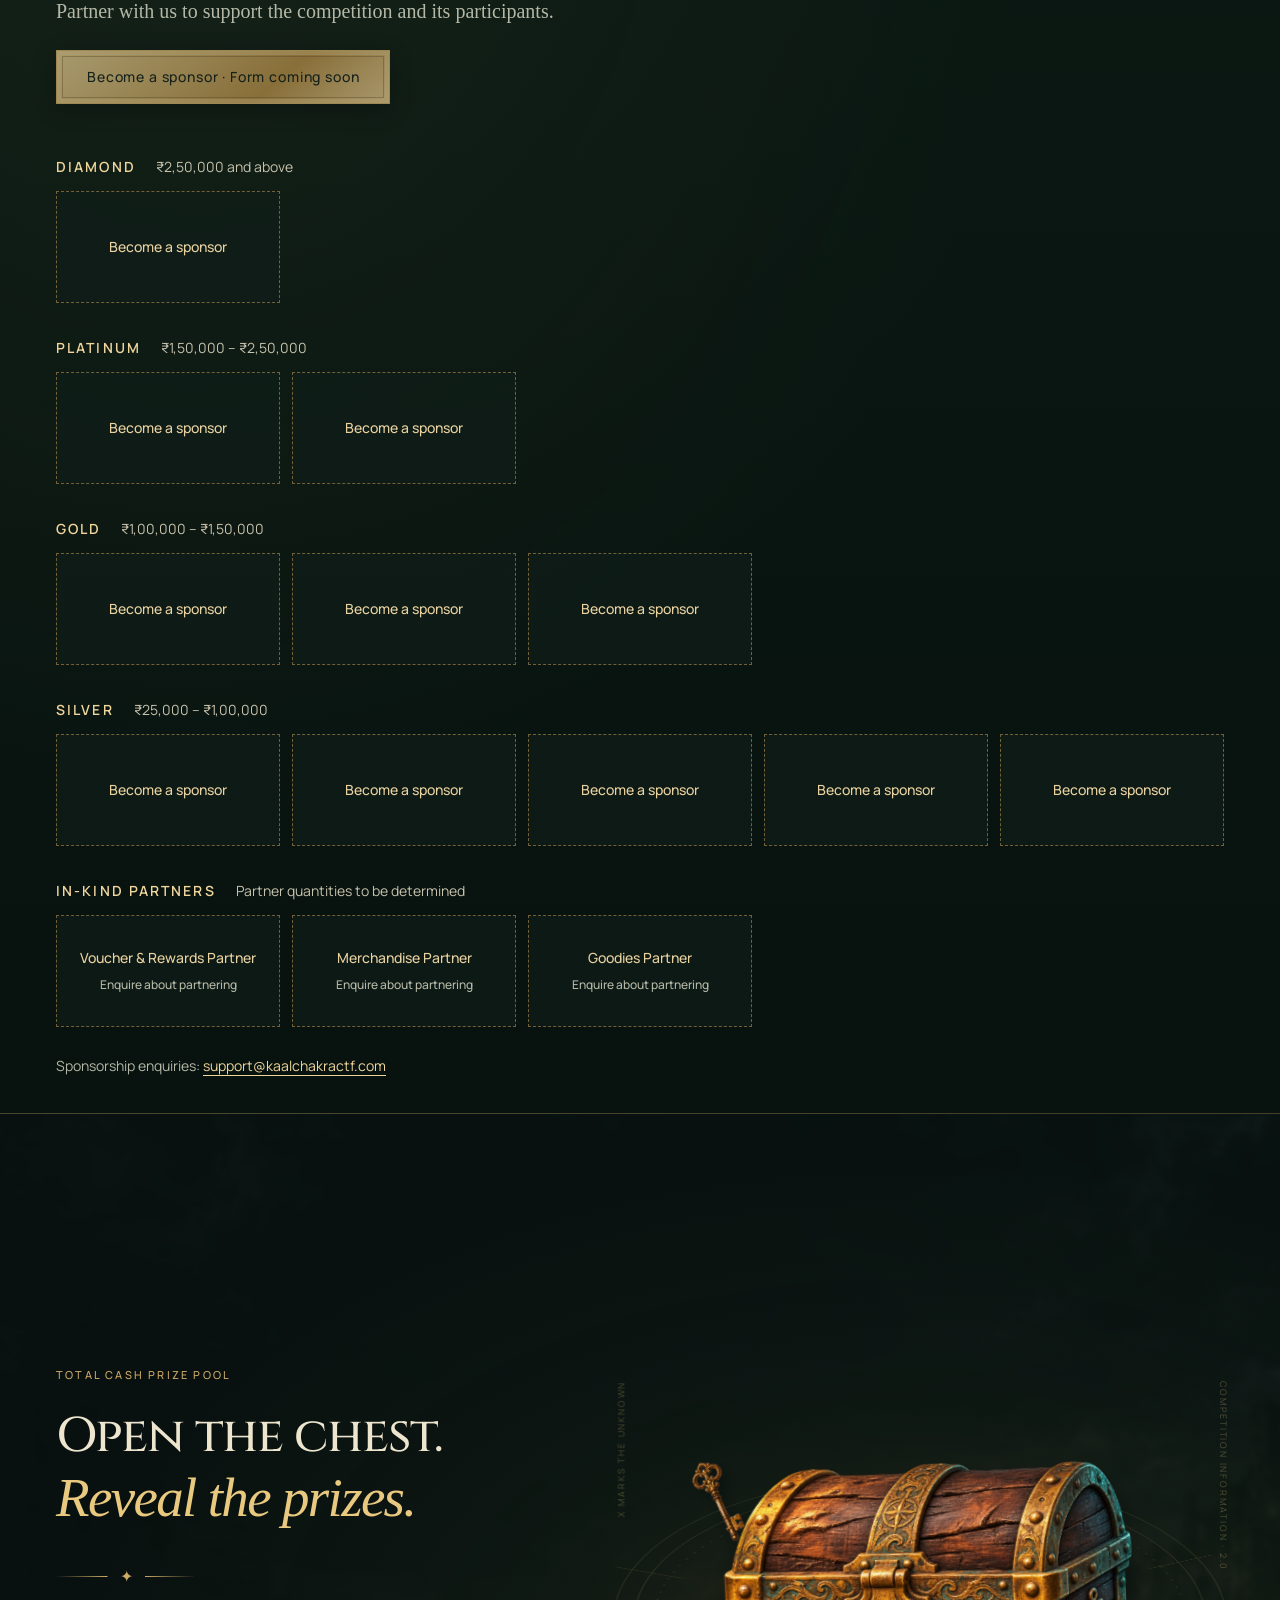
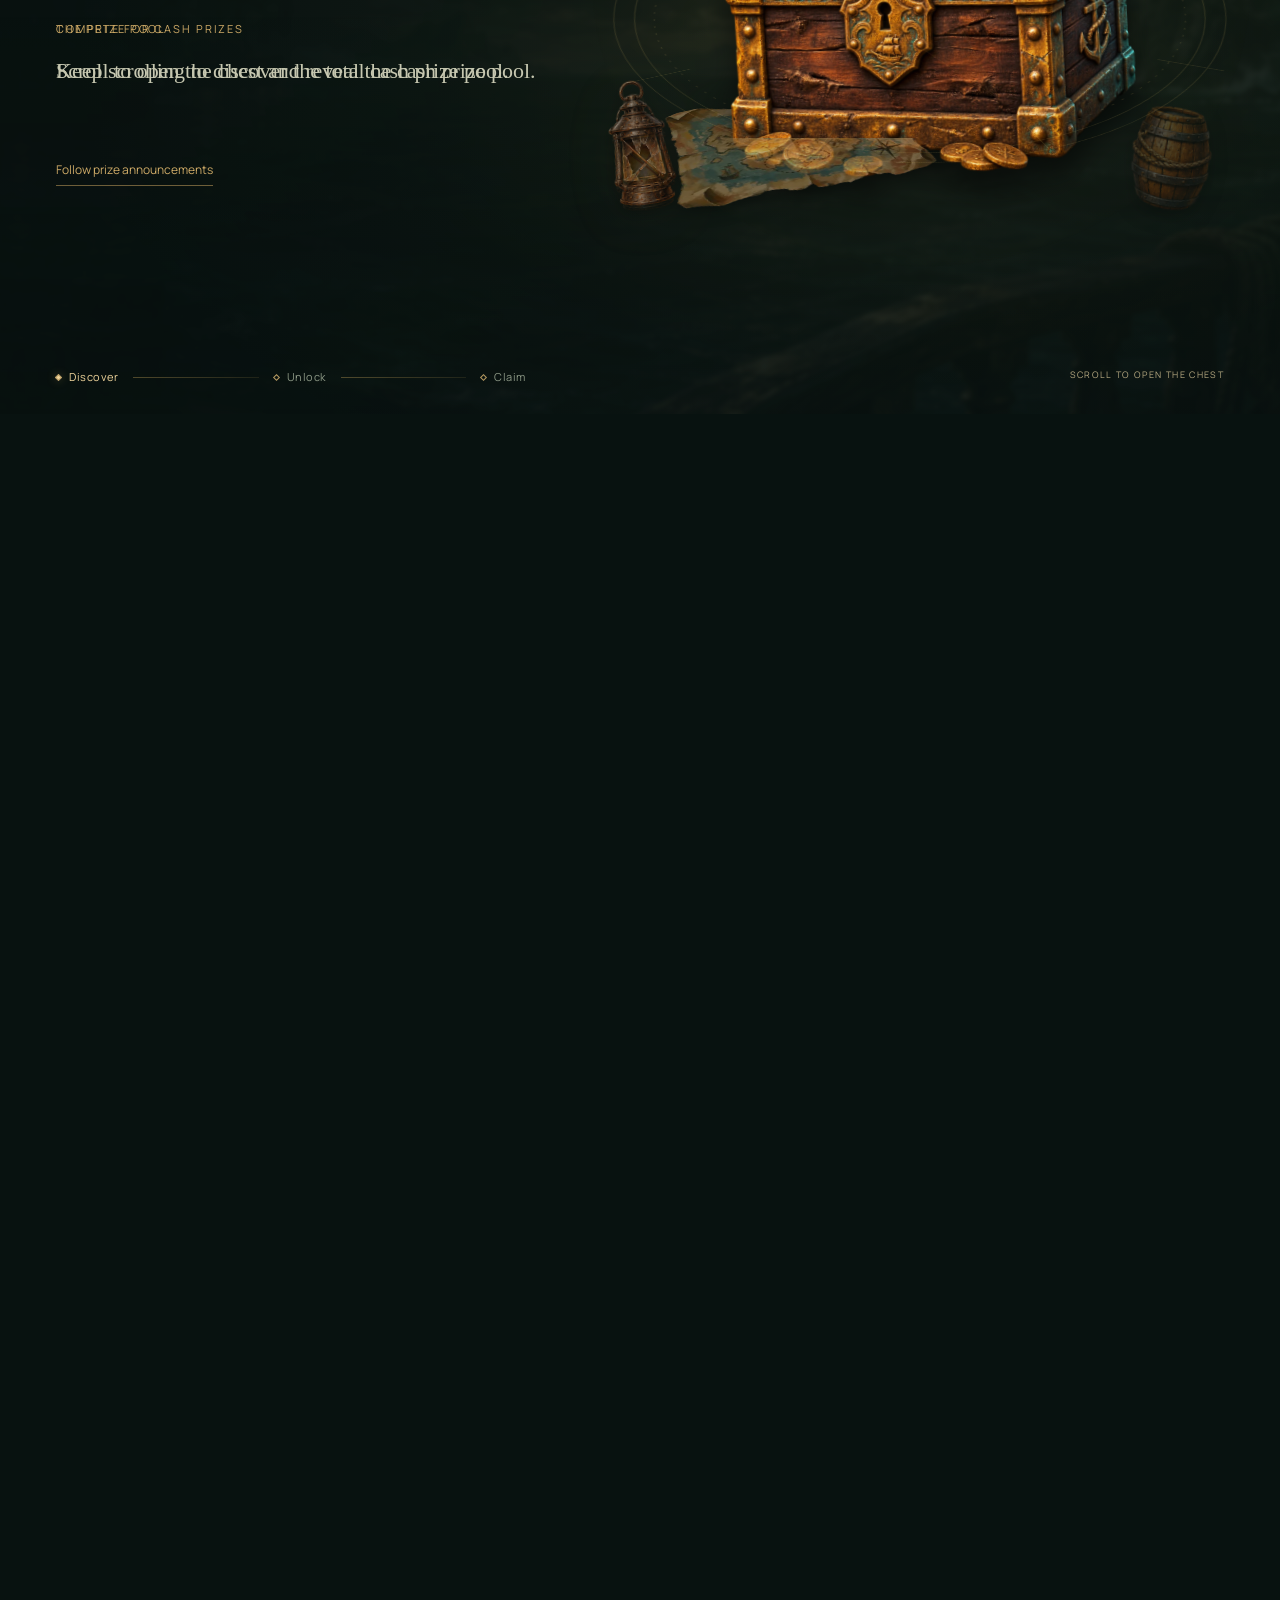
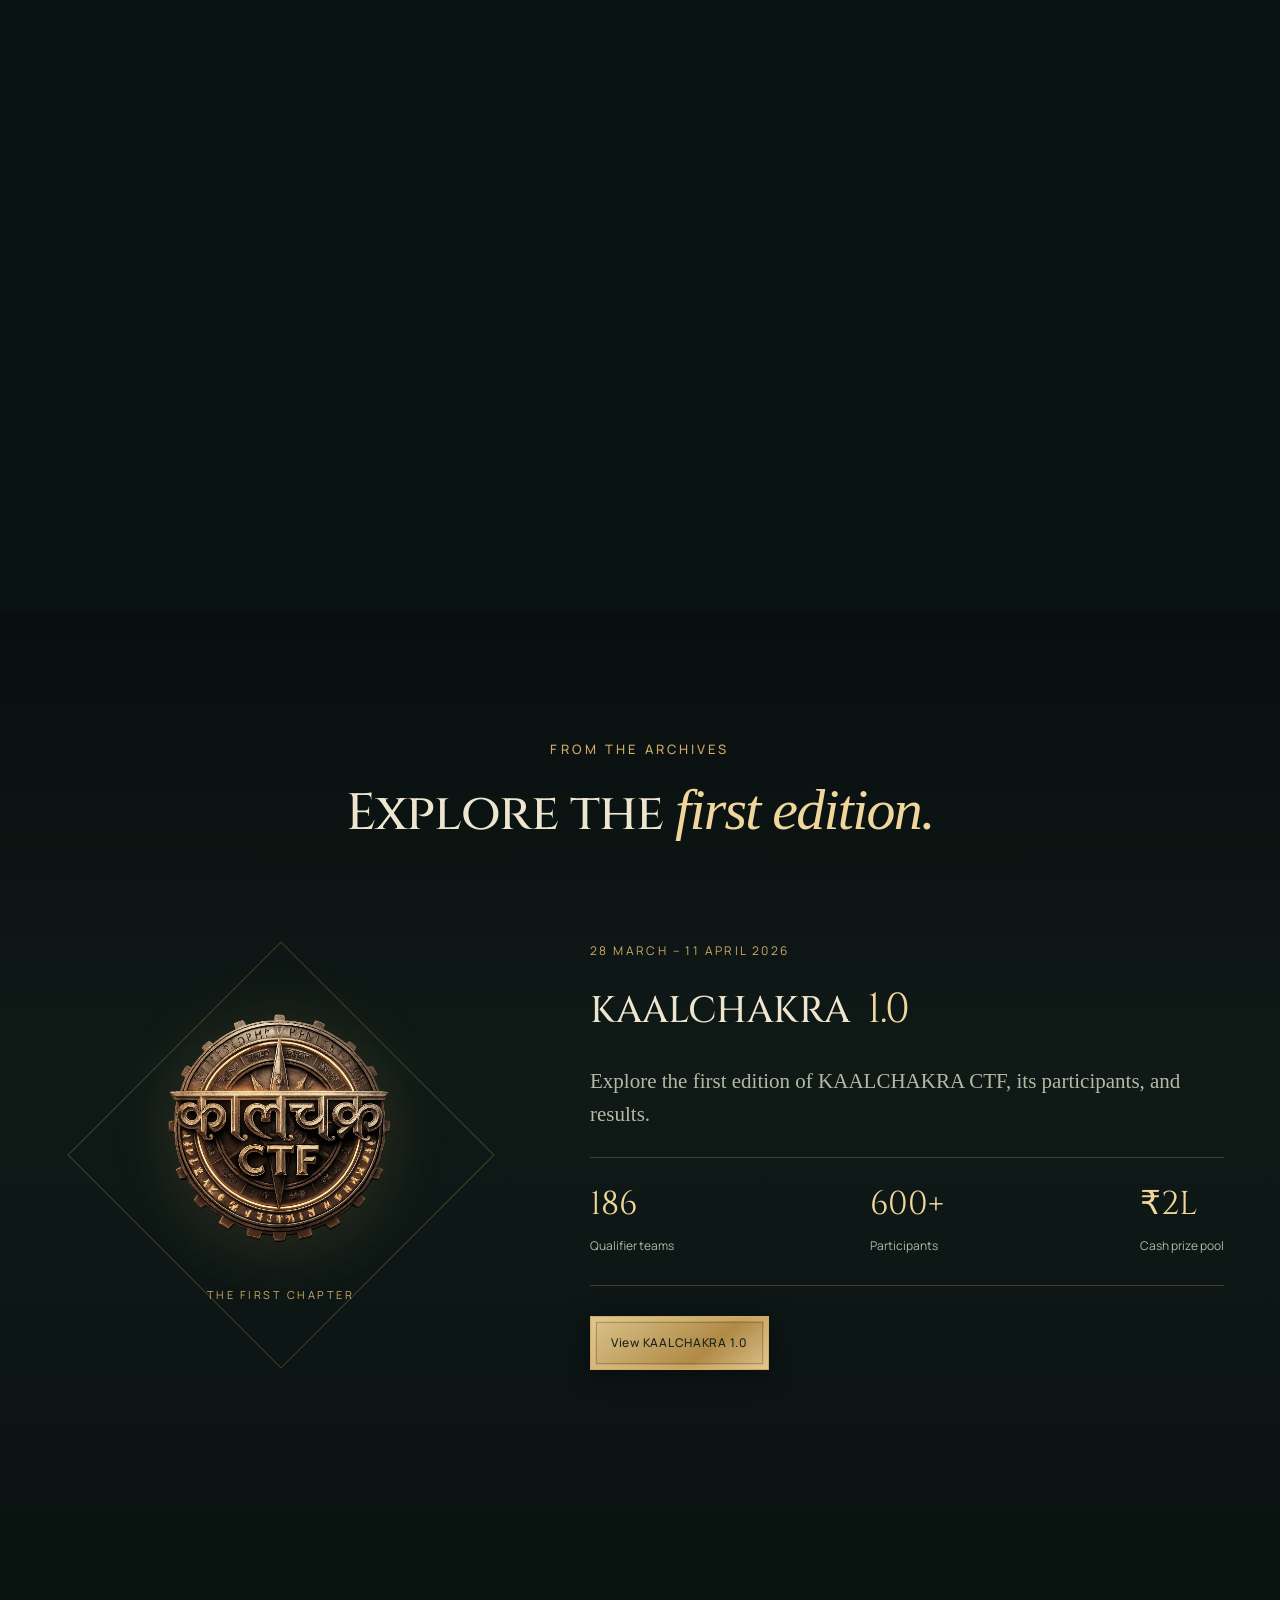
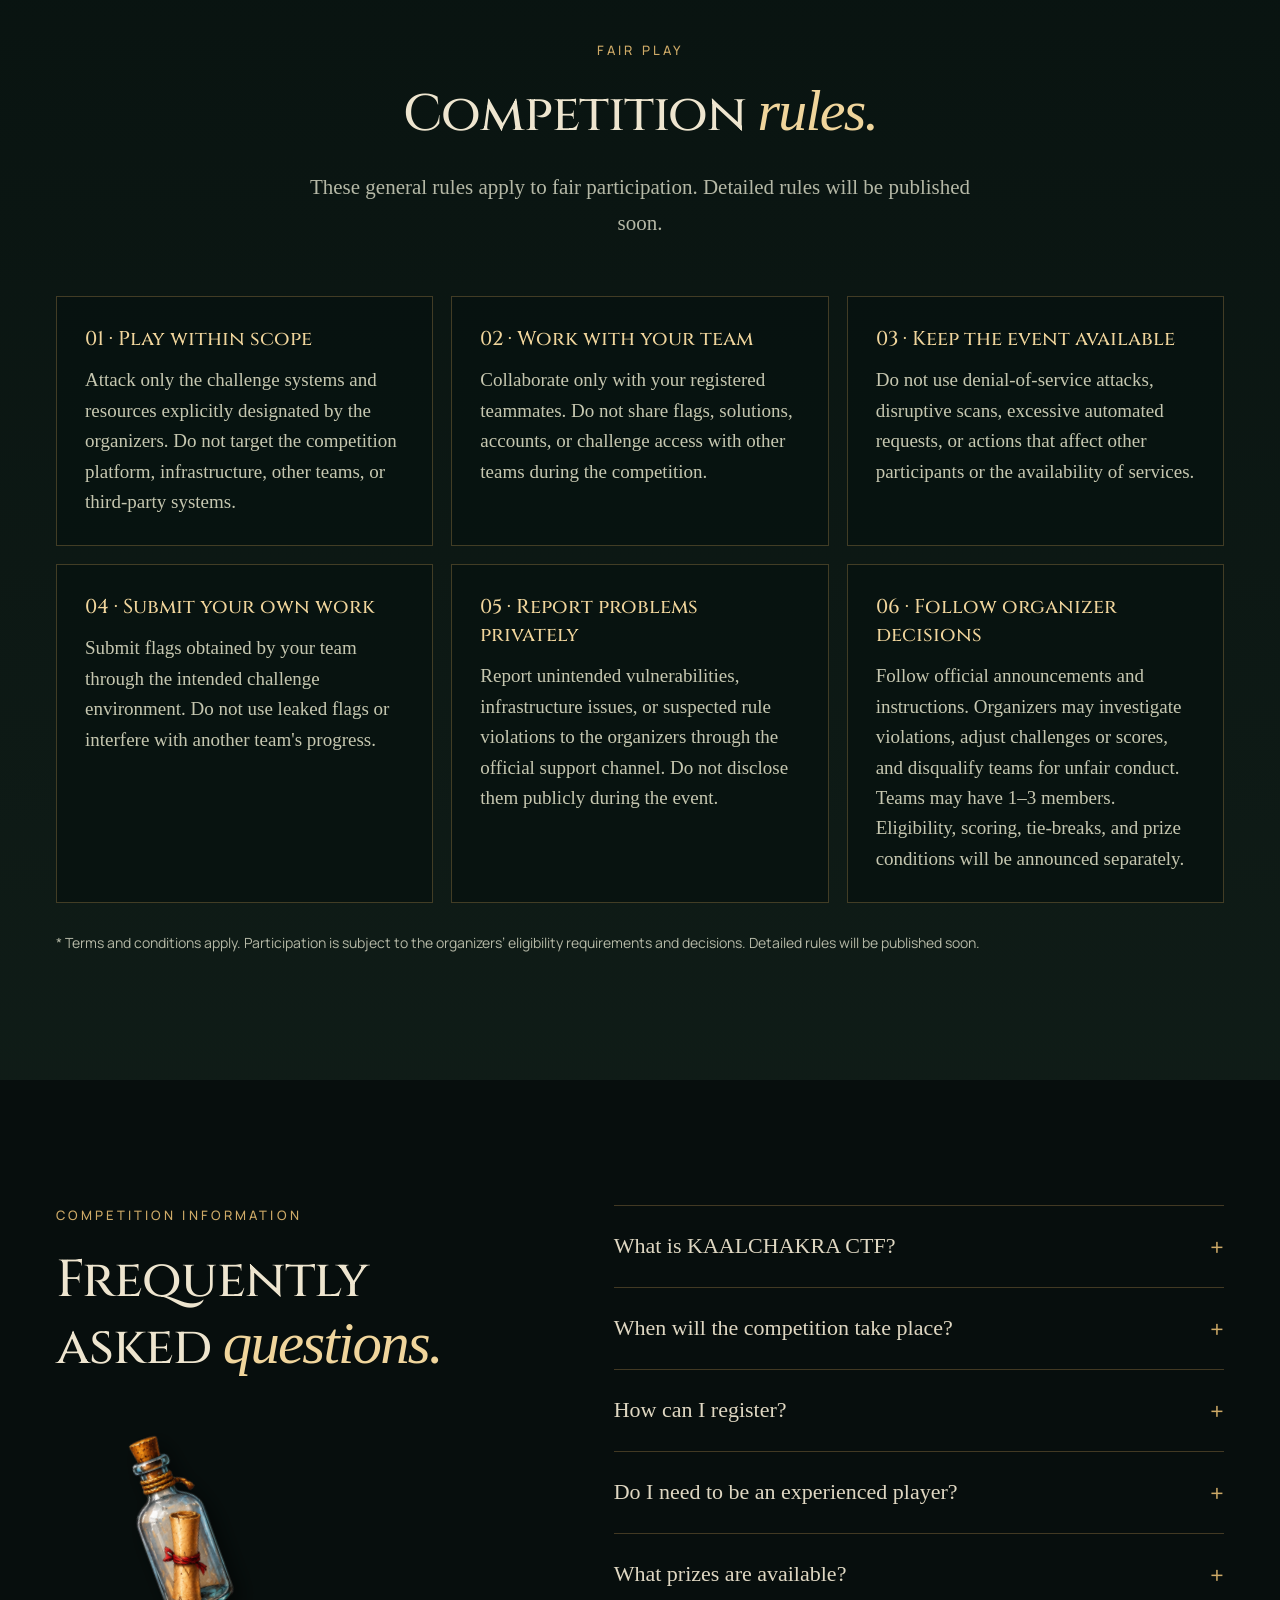
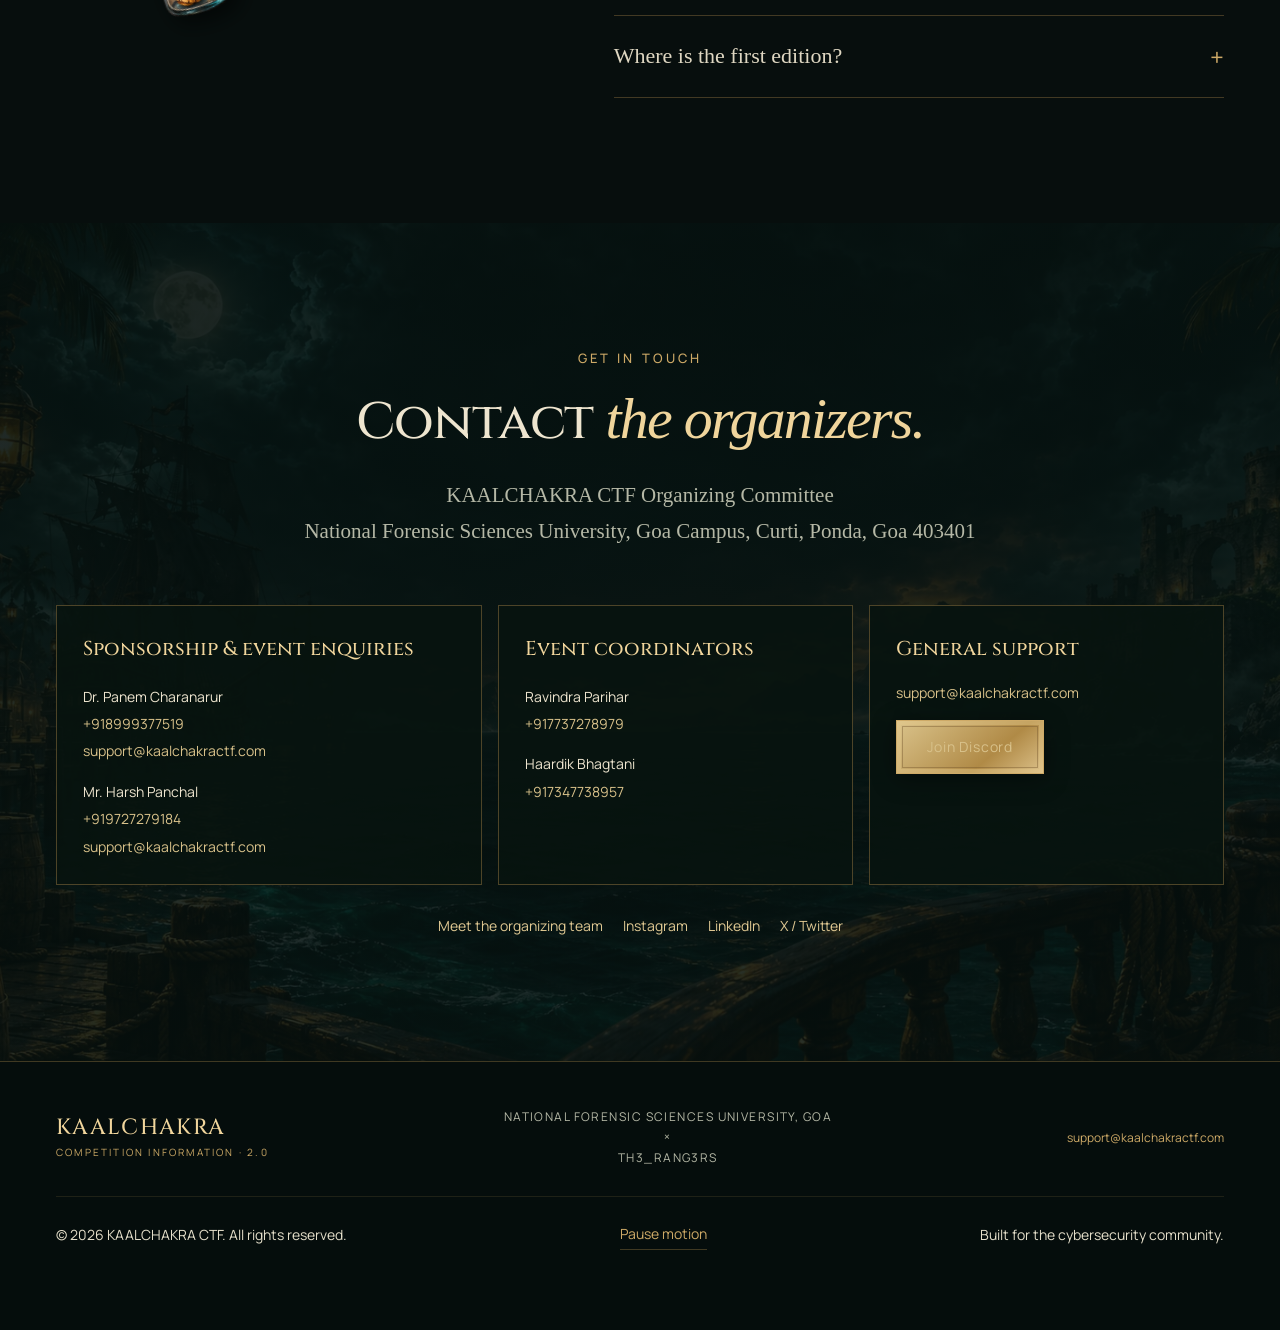
==== commit 8267c35f: "Update hero title" ====
--- a/index.html
+++ b/index.html
@@ -46,7 +46,7 @@
    <p class="eyebrow host-kicker">NATIONAL FORENSIC SCIENCES UNIVERSITY, GOA<br><span>×</span><br>TH3_RANG3RS<br>PRESENTS</p>
    <div class="emblem-stage"><div class="emblem-orbit" aria-hidden="true"></div><img class="hero-emblem" src="images/2.0/logo.webp" alt="Kaalchakra pirate compass emblem" width="938" height="938"></div>
    <p class="edition-kicker">NATIONAL LEVEL COMPETITION</p>
-   <h1>KAALCHAKRA CTF <span>2.0</span></h1>
+   <h1>KAALCHAKRA <span>2.0</span></h1>
    <p class="hero-tagline">Solve challenges. <em>Capture flags.</em></p>
    <button class="button button-gold hero-cta" type="button" id="register-open"><span class="button-flourish" aria-hidden="true">✦</span> Register for the CTF <span class="button-flourish" aria-hidden="true">✦</span></button>
    <p class="launch-note">NATIONAL LEVEL CTF <span>·</span> COMING SOON</p>
